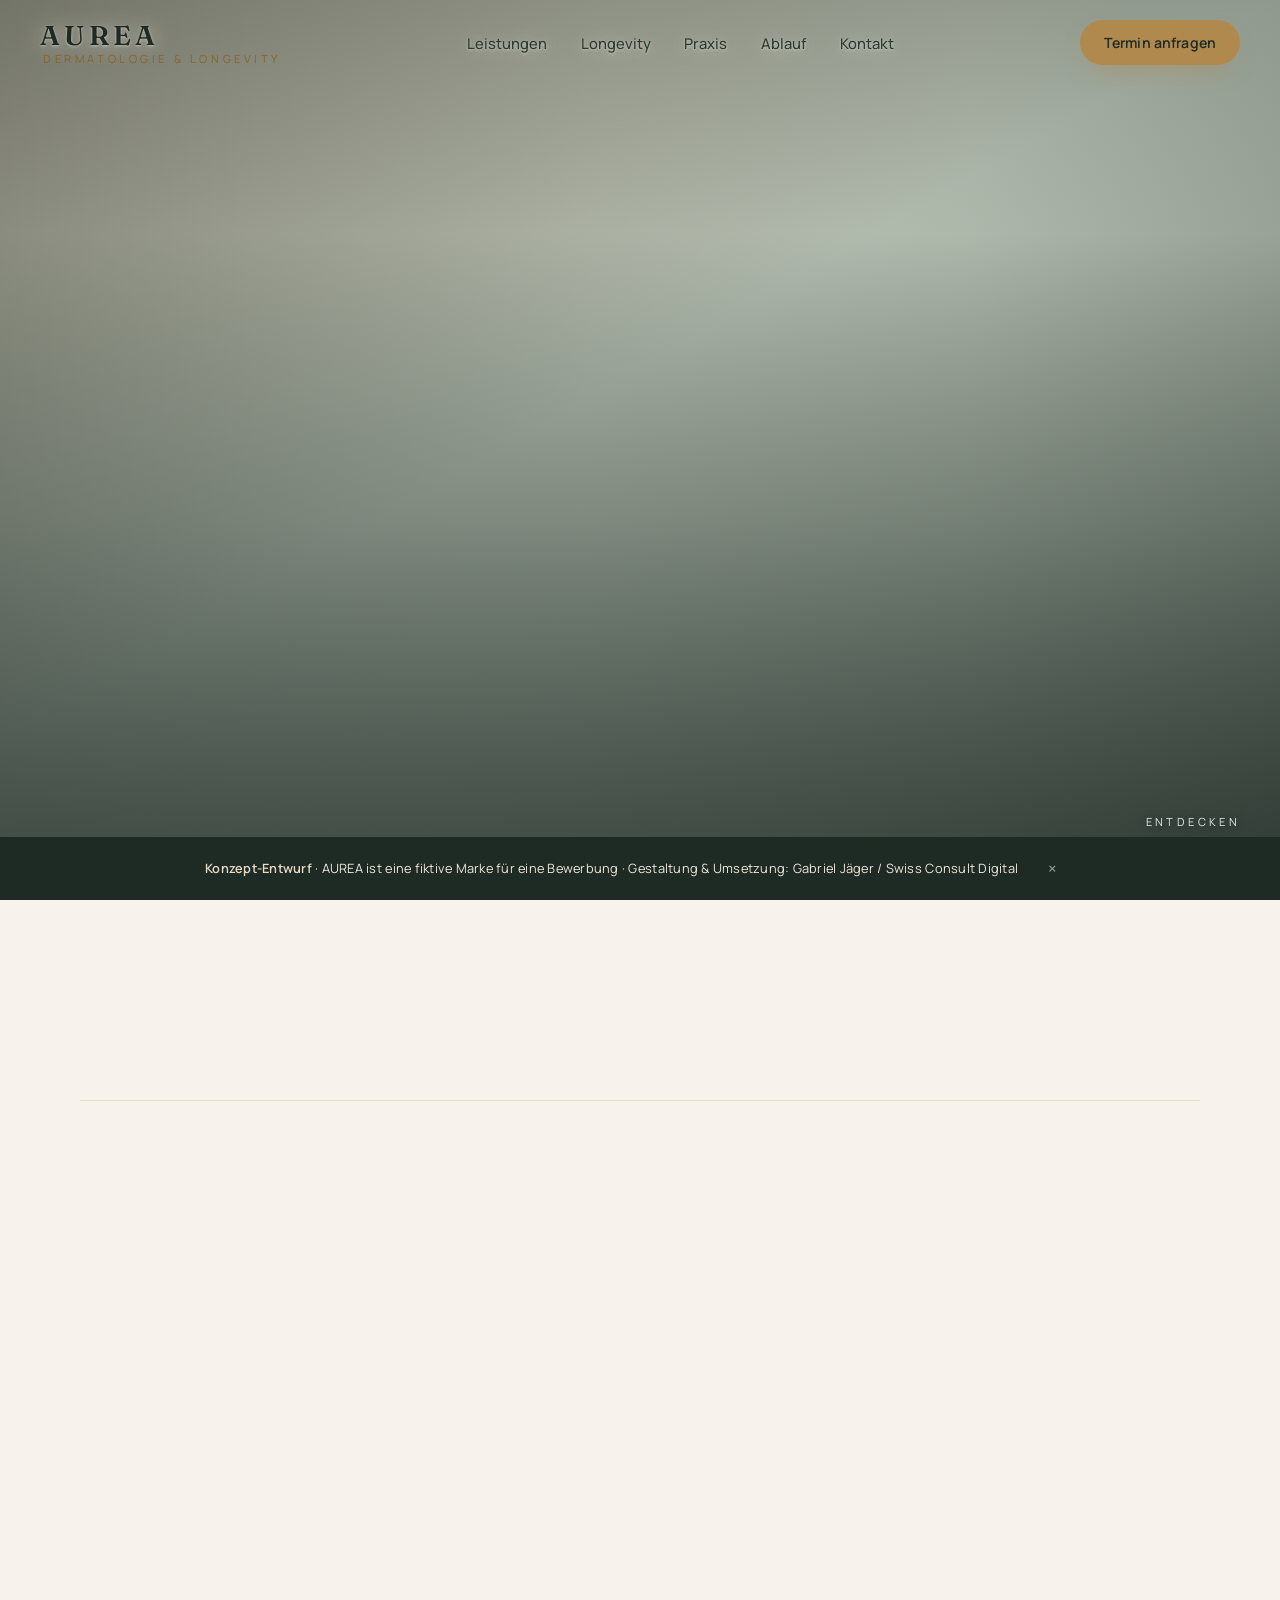
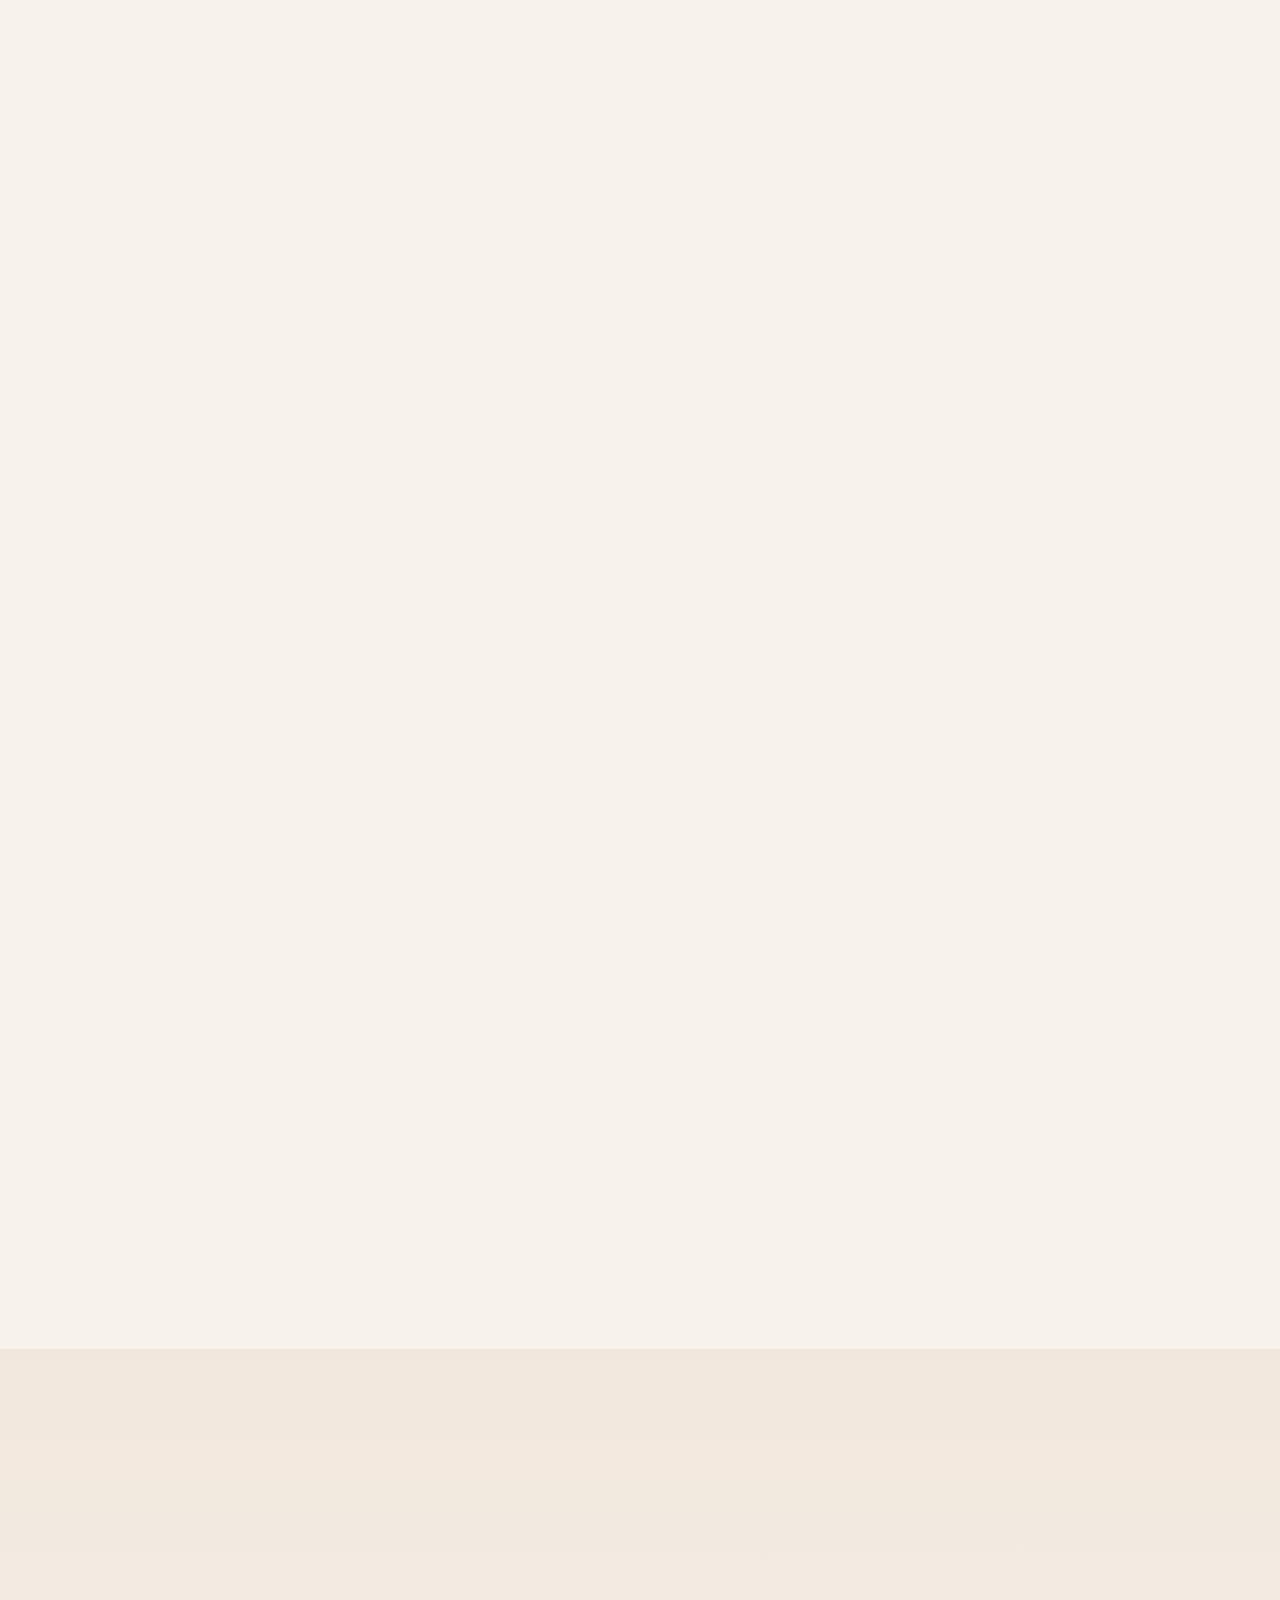
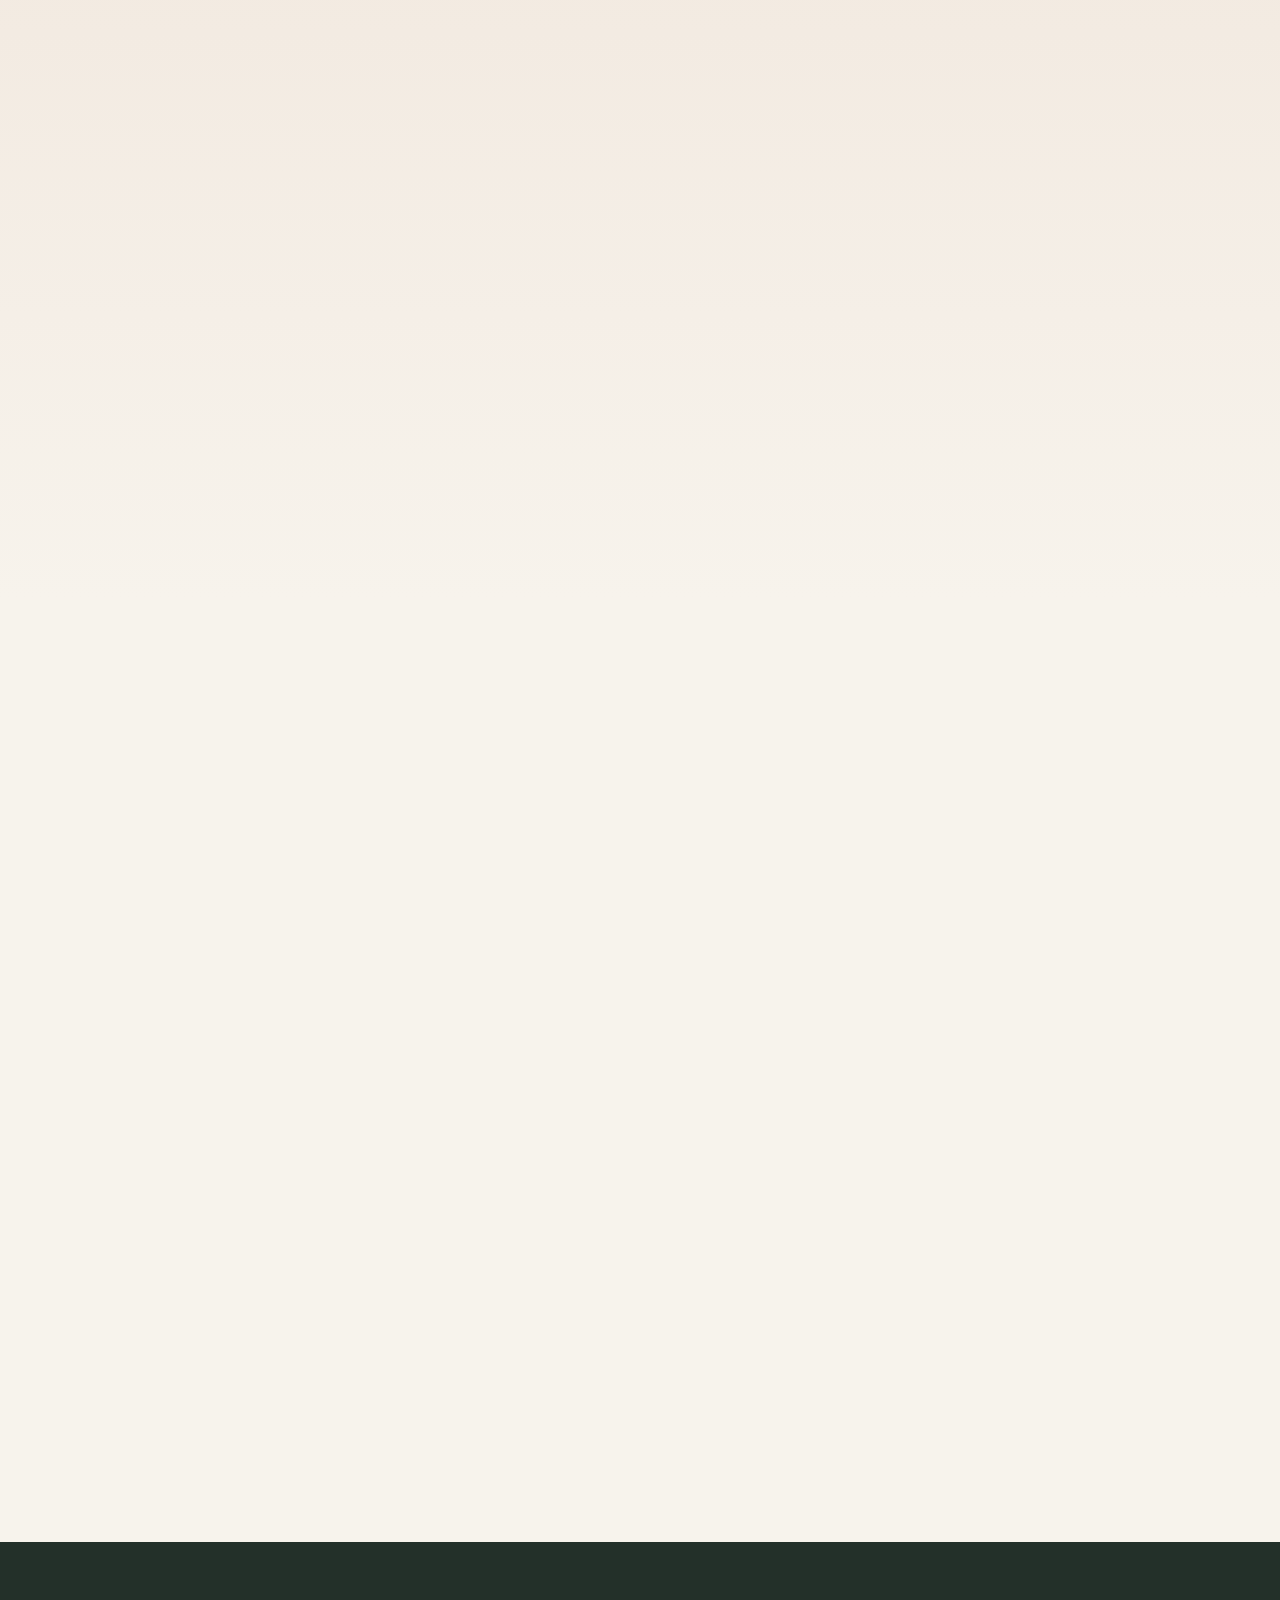
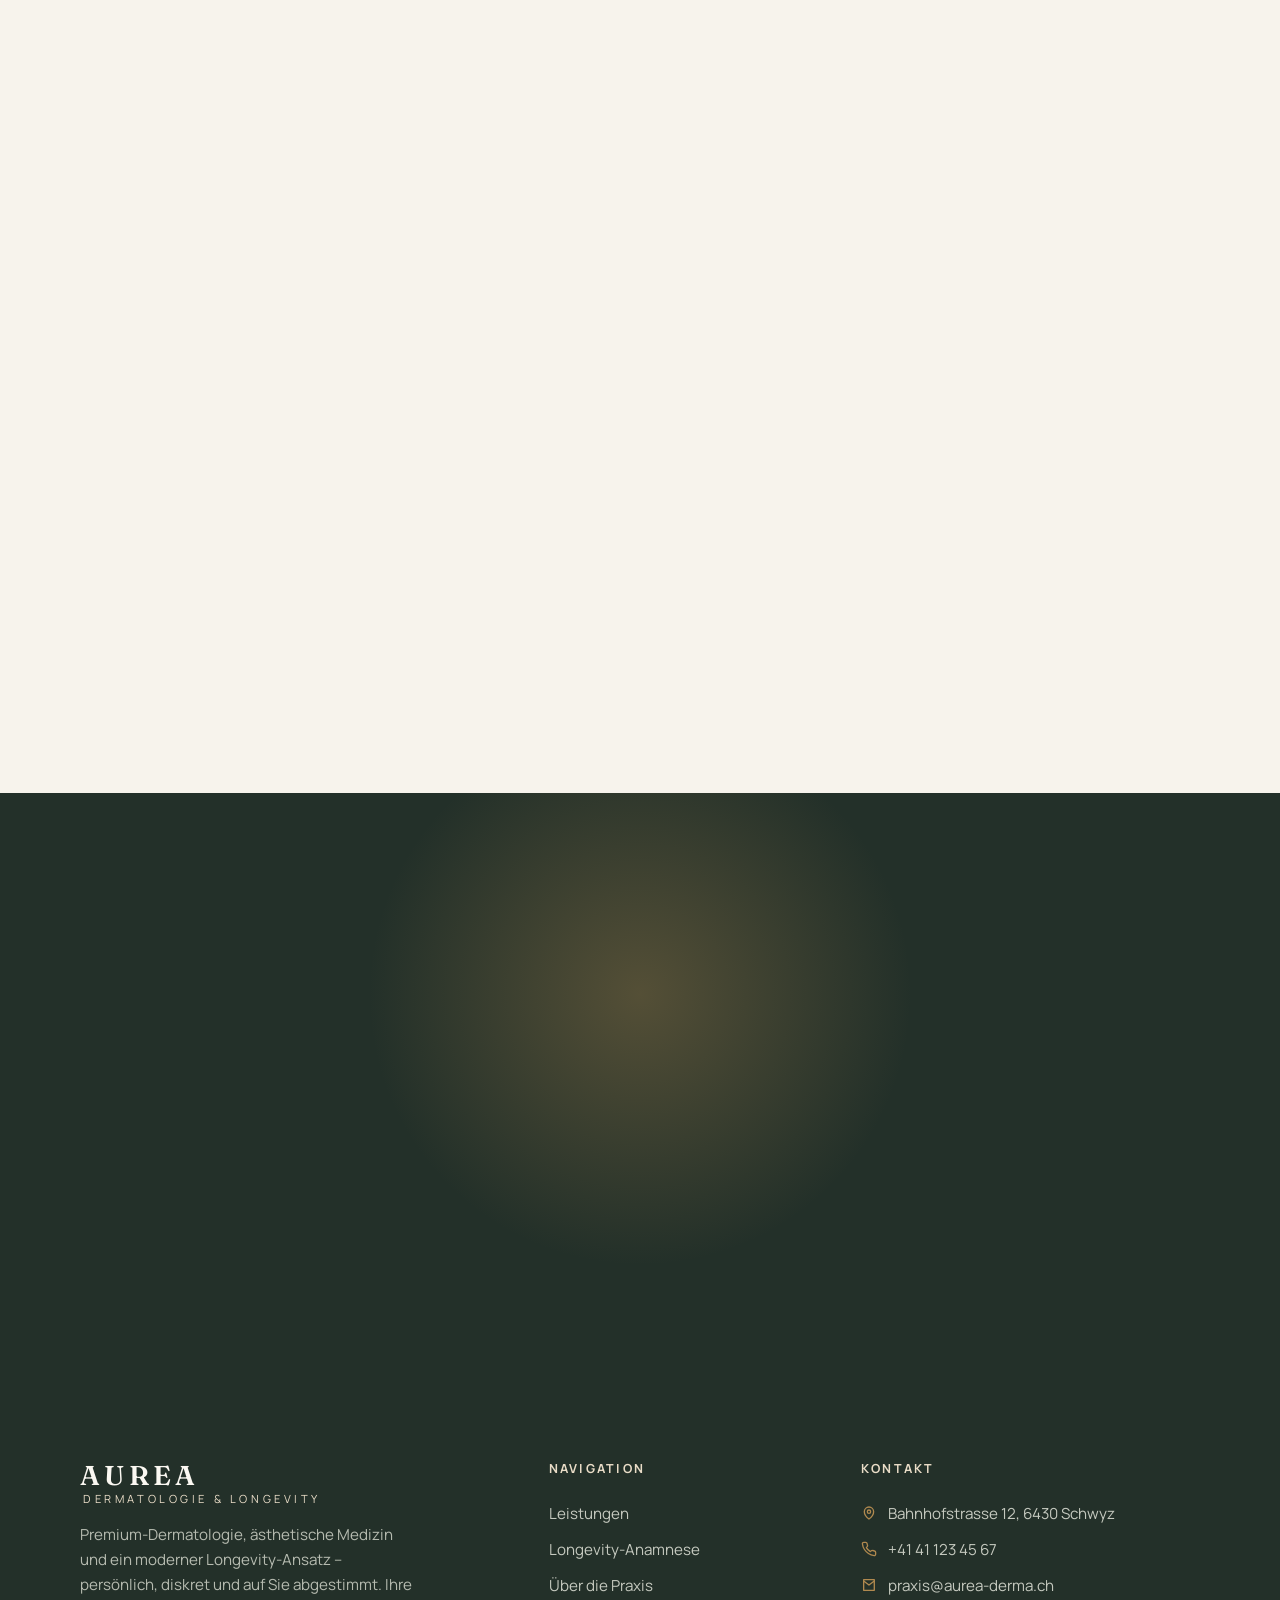
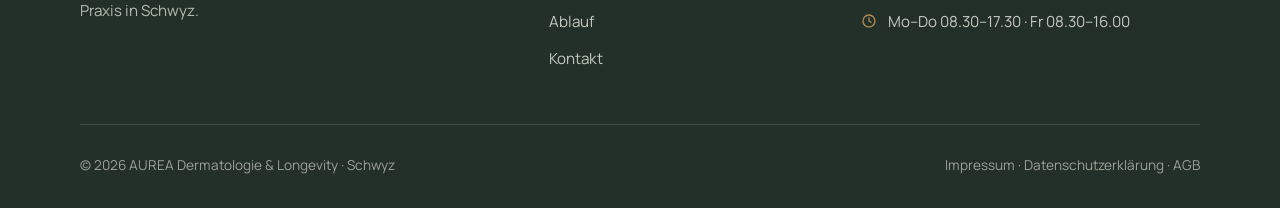
==== index.html @ 6bc844ad "DSG: Schriften lokal hosten (Google-CDN aus allen HTML entfernt) Fraunces + Manrope als lokale woff2" ====
<!DOCTYPE html>
<html lang="de-CH">
<head>
<meta charset="UTF-8">
<meta name="viewport" content="width=device-width, initial-scale=1.0">
<title>AUREA — Dermatologie & Longevity · Dr. med. Carla Brunner, Schwyz</title>
<meta name="description" content="AUREA in Schwyz verbindet medizinische Dermatologie, ästhetische Medizin und einen modernen Longevity-Ansatz. Persönlich, diskret und auf Sie abgestimmt.">
  <link rel="preload" href="assets/fonts/fraunces-standard-normal.woff2" as="font" type="font/woff2" crossorigin>
  <link rel="preload" href="assets/fonts/manrope-wght-normal.woff2" as="font" type="font/woff2" crossorigin>
<link rel="stylesheet" href="assets/style.css">
</head>
<body>

<!-- ============ NAV ============ -->
<header class="nav" id="nav">
  <a href="index.html" class="brand">
    <span class="mark">AUREA</span>
    <span class="sub">Dermatologie &amp; Longevity</span>
  </a>
  <nav class="nav-links" id="navlinks">
    <a href="#leistungen">Leistungen</a>
    <a href="longevity.html">Longevity</a>
    <a href="#ueber">Praxis</a>
    <a href="#ablauf">Ablauf</a>
    <a href="#kontakt">Kontakt</a>
  </nav>
  <div class="nav-right">
    <a href="#kontakt" class="btn btn-primary nav-cta">Termin anfragen</a>
    <button class="nav-toggle" id="navToggle" aria-label="Menü"><span></span><span></span><span></span></button>
  </div>
</header>

<!-- ============ HERO ============ -->
<section class="hero">
  <div class="hero-bg is-placeholder">
    <img src="assets/img/hero.jpg" alt="Lichtdurchflutete Premium-Praxis von AUREA in Schwyz" onerror="this.style.display='none'">
  </div>
  <div class="hero-inner">
    <span class="eyebrow reveal">Dermatologie · Ästhetik · Longevity · Schwyz</span>
    <h1 class="reveal d1">Ihre Hautgesundheit verdient Zeit, Sorgfalt und echtes Vertrauen</h1>
    <p class="lead reveal d2">In der AUREA Praxis verbinden wir medizinische Dermatologie, ästhetische Medizin und einen modernen Longevity-Ansatz – persönlich, diskret und individuell auf Sie abgestimmt. Für Ihr Anliegen nehmen wir uns bewusst Zeit.</p>
    <div class="hero-actions reveal d3">
      <a href="#kontakt" class="btn btn-primary">Termin anfragen
        <svg viewBox="0 0 24 24" fill="none" stroke="currentColor" stroke-width="2" stroke-linecap="round" stroke-linejoin="round"><path d="M5 12h14M13 6l6 6-6 6"/></svg></a>
      <a href="#leistungen" class="btn btn-outline-light">Leistungen entdecken</a>
    </div>
    <ul class="hero-trust reveal d4">
      <li><svg viewBox="0 0 24 24" fill="none" stroke="currentColor" stroke-width="2.4" stroke-linecap="round" stroke-linejoin="round"><path d="M20 6 9 17l-5-5"/></svg> Fachärztin für Dermatologie FMH</li>
      <li><svg viewBox="0 0 24 24" fill="none" stroke="currentColor" stroke-width="2.4" stroke-linecap="round" stroke-linejoin="round"><path d="M20 6 9 17l-5-5"/></svg> Über 15 Jahre Erfahrung</li>
      <li><svg viewBox="0 0 24 24" fill="none" stroke="currentColor" stroke-width="2.4" stroke-linecap="round" stroke-linejoin="round"><path d="M20 6 9 17l-5-5"/></svg> Diskret &amp; persönlich</li>
      <li><svg viewBox="0 0 24 24" fill="none" stroke="currentColor" stroke-width="2.4" stroke-linecap="round" stroke-linejoin="round"><path d="M20 6 9 17l-5-5"/></svg> Premium-Praxis in Schwyz</li>
    </ul>
  </div>
  <div class="hero-scroll"><span>Entdecken</span><span class="line"></span></div>
</section>

<!-- ============ STATS ============ -->
<div class="container">
  <div class="stats">
    <div class="stat reveal"><div class="v">FMH</div><div class="l">Fachärztin für Dermatologie &amp; Venerologie</div></div>
    <div class="stat reveal d1"><div class="v">15+ Jahre</div><div class="l">Erfahrung in Klinik und Praxis</div></div>
    <div class="stat reveal d2"><div class="v">100%</div><div class="l">auf Ihr Anliegen zugeschnitten</div></div>
    <div class="stat reveal d3"><div class="v">Schwyz</div><div class="l">zentral gelegen, gut erreichbar</div></div>
  </div>
</div>

<!-- ============ LEISTUNGEN ============ -->
<section class="section" id="leistungen">
  <div class="container">
    <div class="section-head center reveal">
      <span class="eyebrow center">Unsere Leistungen</span>
      <h2>Medizinische Kompetenz und ästhetisches Feingefühl – alles unter einem Dach</h2>
      <p>Von der medizinischen Abklärung über die Vorsorge bis zur ästhetischen Behandlung erhalten Sie bei uns das gesamte Spektrum der modernen Dermatologie – aufeinander abgestimmt und aus einer Hand.</p>
    </div>
    <div class="cards">

      <article class="card reveal">
        <div class="imgwrap grain"><img src="assets/img/leistung-medizin.jpg" alt="Medizinische Dermatologie" onerror="this.style.display='none'"></div>
        <div class="card-body">
          <span class="card-num">01</span>
          <h3>Medizinische Dermatologie</h3>
          <p>Akne, Ekzeme, Rosazea, Schuppenflechte oder Allergien: Wir klären die Ursache fundiert ab und behandeln sorgfältig nach aktuellem medizinischem Standard – verständlich erklärt und auf Sie abgestimmt.</p>
          <a href="#kontakt" class="link-arrow">Mehr erfahren <svg viewBox="0 0 24 24" fill="none" stroke="currentColor" stroke-width="2" stroke-linecap="round" stroke-linejoin="round"><path d="M5 12h14M13 6l6 6-6 6"/></svg></a>
        </div>
      </article>

      <article class="card reveal d1">
        <div class="imgwrap grain"><img src="assets/img/leistung-hautkrebs.jpg" alt="Hautkrebs-Vorsorge und Muttermal-Check" onerror="this.style.display='none'"></div>
        <div class="card-body">
          <span class="card-num">02</span>
          <h3>Hautkrebs-Vorsorge / Muttermal-Check</h3>
          <p>Mit modernster Auflichtmikroskopie untersuchen wir Ihre Haut und Ihre Muttermale sorgfältig. Früherkennung schafft Sicherheit – und ist die Grundlage für langfristig gesunde Haut.</p>
          <a href="#kontakt" class="link-arrow">Mehr erfahren <svg viewBox="0 0 24 24" fill="none" stroke="currentColor" stroke-width="2" stroke-linecap="round" stroke-linejoin="round"><path d="M5 12h14M13 6l6 6-6 6"/></svg></a>
        </div>
      </article>

      <article class="card reveal d2">
        <div class="imgwrap grain"><img src="assets/img/leistung-aesthetik.jpg" alt="Ästhetische Medizin" onerror="this.style.display='none'"></div>
        <div class="card-body">
          <span class="card-num">03</span>
          <h3>Ästhetische Medizin</h3>
          <p>Sanfte, natürliche Behandlungen, die Ihre Ausstrahlung unterstreichen – mit ärztlichem Augenmass statt Schablone. Wir beraten Sie ehrlich, zurückhaltend und ohne Versprechen.</p>
          <a href="#kontakt" class="link-arrow">Mehr erfahren <svg viewBox="0 0 24 24" fill="none" stroke="currentColor" stroke-width="2" stroke-linecap="round" stroke-linejoin="round"><path d="M5 12h14M13 6l6 6-6 6"/></svg></a>
        </div>
      </article>

      <article class="card reveal">
        <div class="imgwrap grain"><img src="assets/img/leistung-laser.jpg" alt="Laser- und Gerätetherapie" onerror="this.style.display='none'"></div>
        <div class="card-body">
          <span class="card-num">04</span>
          <h3>Laser- &amp; Gerätetherapie</h3>
          <p>Moderne Laser- und Geräteverfahren für Hautbild, Gefässe, Pigmente und Hauterneuerung. Jede Anwendung stimmen wir individuell auf Ihren Hauttyp und Ihr Ziel ab.</p>
          <a href="#kontakt" class="link-arrow">Mehr erfahren <svg viewBox="0 0 24 24" fill="none" stroke="currentColor" stroke-width="2" stroke-linecap="round" stroke-linejoin="round"><path d="M5 12h14M13 6l6 6-6 6"/></svg></a>
        </div>
      </article>

      <article class="card reveal d1">
        <div class="imgwrap grain"><img src="assets/img/leistung-longevity.jpg" alt="Longevity und Hautgesundheit" onerror="this.style.display='none'"></div>
        <div class="card-body">
          <span class="card-num">05</span>
          <h3>Longevity &amp; Hautgesundheit</h3>
          <p>Ein vorausschauender Ansatz für langfristig gesunde Haut: Wir betrachten Hautalterung im Zusammenhang mit Lebensstil, Prävention und Ihrer persönlichen Hautbiografie.</p>
          <a href="longevity.html" class="link-arrow">Zur Longevity-Anamnese <svg viewBox="0 0 24 24" fill="none" stroke="currentColor" stroke-width="2" stroke-linecap="round" stroke-linejoin="round"><path d="M5 12h14M13 6l6 6-6 6"/></svg></a>
        </div>
      </article>

      <article class="card reveal d2">
        <div class="imgwrap grain"><img src="assets/img/leistung-beratung.jpg" alt="Beratung und Begleitung" onerror="this.style.display='none'"></div>
        <div class="card-body">
          <span class="card-num">06</span>
          <h3>Beratung &amp; Begleitung</h3>
          <p>Wir nehmen uns Zeit für ein ausführliches Gespräch, erklären verständlich und begleiten Sie über die einzelne Behandlung hinaus – als verlässliche Ansprechpartnerin an Ihrer Seite.</p>
          <a href="#kontakt" class="link-arrow">Mehr erfahren <svg viewBox="0 0 24 24" fill="none" stroke="currentColor" stroke-width="2" stroke-linecap="round" stroke-linejoin="round"><path d="M5 12h14M13 6l6 6-6 6"/></svg></a>
        </div>
      </article>

    </div>
  </div>
</section>

<!-- ============ LONGEVITY TEASER ============ -->
<section class="section bg-blush">
  <div class="container">
    <div class="feature">
      <div class="feature-text reveal">
        <span class="eyebrow">Longevity &amp; Hautgesundheit</span>
        <h2>Gesunde Haut ist eine Frage der Weitsicht</h2>
        <p class="lead">Longevity bedeutet für uns, Ihre Hautgesundheit langfristig zu denken – statt nur das Symptom von heute zu behandeln. In einer ausführlichen Anamnese betrachten wir Ihre Haut im Zusammenhang mit Lebensstil, Schutz und Vorsorge. So entsteht ein Plan, der zu Ihrem Leben passt und Bestand hat.</p>
        <ul class="feature-list">
          <li><span class="ic"><svg viewBox="0 0 24 24" fill="none" stroke="currentColor" stroke-width="2.4" stroke-linecap="round" stroke-linejoin="round"><path d="M20 6 9 17l-5-5"/></svg></span>Ganzheitliche Hautanalyse und persönliche Hautbiografie</li>
          <li><span class="ic"><svg viewBox="0 0 24 24" fill="none" stroke="currentColor" stroke-width="2.4" stroke-linecap="round" stroke-linejoin="round"><path d="M20 6 9 17l-5-5"/></svg></span>Prävention und gezielter Schutz vor vorzeitiger Hautalterung</li>
          <li><span class="ic"><svg viewBox="0 0 24 24" fill="none" stroke="currentColor" stroke-width="2.4" stroke-linecap="round" stroke-linejoin="round"><path d="M20 6 9 17l-5-5"/></svg></span>Individuell abgestimmte Pflege- und Behandlungsstrategie</li>
          <li><span class="ic"><svg viewBox="0 0 24 24" fill="none" stroke="currentColor" stroke-width="2.4" stroke-linecap="round" stroke-linejoin="round"><path d="M20 6 9 17l-5-5"/></svg></span>Regelmässige Begleitung statt einmaliger Behandlung</li>
        </ul>
        <a href="longevity.html" class="btn btn-primary">Longevity-Anamnese entdecken
          <svg viewBox="0 0 24 24" fill="none" stroke="currentColor" stroke-width="2" stroke-linecap="round" stroke-linejoin="round"><path d="M5 12h14M13 6l6 6-6 6"/></svg></a>
      </div>
      <div class="imgwrap grain reveal d2"><img src="assets/img/longevity-teaser.jpg" alt="Longevity und Hautgesundheit bei AUREA" onerror="this.style.display='none'"></div>
    </div>
  </div>
</section>

<!-- ============ ÜBER / ÄRZTIN ============ -->
<section class="section" id="ueber">
  <div class="container">
    <div class="about">
      <div class="portrait reveal">
        <div class="imgwrap grain"><img src="assets/img/portrait.jpg" alt="Dr. med. Carla Brunner" onerror="this.style.display='none'"></div>
        <div class="badge"><div class="v">FMH</div><div class="l">Dermatologie &amp; Venerologie</div></div>
      </div>
      <div class="about-text reveal d1">
        <span class="eyebrow">Über die Praxis</span>
        <h2>Eine Ärztin, die zuhört – und sich Zeit nimmt</h2>
        <p class="lead">Dr. med. Carla Brunner führt die AUREA Praxis mit einer klaren Haltung: medizinische Sorgfalt, ehrliche Beratung und echte Zeit für den Menschen. Ästhetik verstehen wir als feine Ergänzung der Medizin, nie als Versprechen. Im Mittelpunkt stehen Ihr Vertrauen und Ihr persönliches Anliegen.</p>
        <ul class="creds">
          <li><svg viewBox="0 0 24 24" fill="none" stroke="currentColor" stroke-width="2.2" stroke-linecap="round" stroke-linejoin="round"><path d="M20 6 9 17l-5-5"/></svg> Fachärztin für Dermatologie &amp; Venerologie FMH</li>
          <li><svg viewBox="0 0 24 24" fill="none" stroke="currentColor" stroke-width="2.2" stroke-linecap="round" stroke-linejoin="round"><path d="M20 6 9 17l-5-5"/></svg> Über 15 Jahre Erfahrung in Klinik und Praxis</li>
          <li><svg viewBox="0 0 24 24" fill="none" stroke="currentColor" stroke-width="2.2" stroke-linecap="round" stroke-linejoin="round"><path d="M20 6 9 17l-5-5"/></svg> Spezialisierung in Hautkrebs-Vorsorge und ästhetischer Medizin</li>
          <li><svg viewBox="0 0 24 24" fill="none" stroke="currentColor" stroke-width="2.2" stroke-linecap="round" stroke-linejoin="round"><path d="M20 6 9 17l-5-5"/></svg> Regelmässige Fort- und Weiterbildung nach aktuellem Standard</li>
          <li><svg viewBox="0 0 24 24" fill="none" stroke="currentColor" stroke-width="2.2" stroke-linecap="round" stroke-linejoin="round"><path d="M20 6 9 17l-5-5"/></svg> Mitglied der Schweizerischen Gesellschaft für Dermatologie</li>
        </ul>
        <blockquote class="quote">«Gute Hautmedizin beginnt mit Zuhören. Ich möchte verstehen, was Sie beschäftigt – und Sie ehrlich und auf Augenhöhe beraten.»</blockquote>
        <div class="signature">Dr. med. Carla Brunner</div>
      </div>
    </div>
  </div>
</section>

<!-- ============ ABLAUF ============ -->
<section class="section bg-dark" id="ablauf">
  <div class="container">
    <div class="section-head center reveal" style="margin-inline:auto;">
      <span class="eyebrow center">So arbeiten wir</span>
      <h2>Ihr Weg zu uns – klar und unkompliziert</h2>
    </div>
    <div class="steps">
      <div class="step reveal"><span class="n">01</span><h3>Anfrage</h3><p>Stellen Sie unverbindlich eine Terminanfrage – telefonisch oder über das Formular. Wir melden uns zeitnah und diskret bei Ihnen zurück.</p></div>
      <div class="step reveal d1"><span class="n">02</span><h3>Erstgespräch &amp; Anamnese</h3><p>In Ruhe besprechen wir Ihr Anliegen, Ihre Vorgeschichte und Ihre Ziele. Eine sorgfältige Untersuchung bildet die Grundlage für alles Weitere.</p></div>
      <div class="step reveal d2"><span class="n">03</span><h3>Individueller Behandlungsplan</h3><p>Sie erhalten eine verständliche, ehrliche Einschätzung und einen auf Sie abgestimmten Plan – mit transparenter Information zu Ablauf und Kosten.</p></div>
      <div class="step reveal d3"><span class="n">04</span><h3>Behandlung &amp; Begleitung</h3><p>Wir behandeln Sie sorgfältig und begleiten Sie darüber hinaus. Kontrolltermine und Nachsorge gehören für uns selbstverständlich dazu.</p></div>
    </div>
  </div>
</section>

<!-- ============ TESTIMONIALS ============ -->
<section class="section bg-ivory2">
  <div class="container">
    <div class="section-head center reveal">
      <span class="eyebrow center">Stimmen unserer Patientinnen und Patienten</span>
      <h2>Vertrauen, das aus Sorgfalt wächst</h2>
    </div>
    <div class="tcards">
      <div class="tcard reveal">
        <div class="stars">★★★★★</div>
        <blockquote>«Endlich eine Ärztin, die sich wirklich Zeit nimmt und nichts über meinen Kopf hinweg entscheidet. Ich habe mich von Anfang an gut aufgehoben gefühlt.»</blockquote>
        <div class="who"><span class="av">S</span><div><div class="nm">Sandra M.</div><div class="dt">Patientin seit 2022</div></div></div>
      </div>
      <div class="tcard reveal d1">
        <div class="stars">★★★★★</div>
        <blockquote>«Die Beratung war ehrlich und zurückhaltend – mir wurde nichts aufgeschwatzt. Genau das schafft Vertrauen.»</blockquote>
        <div class="who"><span class="av">T</span><div><div class="nm">Thomas R.</div><div class="dt">Patient seit 2021</div></div></div>
      </div>
      <div class="tcard reveal">
        <div class="stars">★★★★★</div>
        <blockquote>«Vom Empfang bis zur Behandlung wirkt alles ruhig, professionell und diskret. Man spürt die Sorgfalt in jedem Detail.»</blockquote>
        <div class="who"><span class="av">B</span><div><div class="nm">Beatrice K.</div><div class="dt">Patientin seit 2023</div></div></div>
      </div>
      <div class="tcard reveal d1">
        <div class="stars">★★★★★</div>
        <blockquote>«Die jährliche Hautkontrolle gibt mir ein gutes Gefühl der Sicherheit. Alles wird verständlich erklärt.»</blockquote>
        <div class="who"><span class="av">M</span><div><div class="nm">Markus H.</div><div class="dt">Patient seit 2020</div></div></div>
      </div>
    </div>
  </div>
</section>

<!-- ============ FAQ ============ -->
<section class="section">
  <div class="container">
    <div class="section-head center reveal">
      <span class="eyebrow center">Häufige Fragen</span>
      <h2>Gut zu wissen</h2>
    </div>
    <div class="faq reveal">
      <div class="faq-item"><button class="faq-q">Werden die Kosten von der Krankenkasse übernommen oder bin ich Selbstzahler?<span class="pm"></span></button><div class="faq-a"><p>Medizinisch notwendige dermatologische Leistungen werden in der Regel über die Grundversicherung abgerechnet. Ästhetische und longevity-orientierte Behandlungen sind Selbstzahlerleistungen. Vor jeder Behandlung informieren wir Sie transparent über die zu erwartenden Kosten.</p></div></div>
      <div class="faq-item"><button class="faq-q">Wie erhalte ich einen Termin?<span class="pm"></span></button><div class="faq-a"><p>Am einfachsten stellen Sie eine Anfrage über das Kontaktformular oder telefonisch. Wir melden uns zeitnah zurück und finden gemeinsam einen passenden Termin. Für dringende medizinische Anliegen bemühen wir uns um eine rasche Lösung.</p></div></div>
      <div class="faq-item"><button class="faq-q">Was erwartet mich beim Erstgespräch?<span class="pm"></span></button><div class="faq-a"><p>Im Erstgespräch nehmen wir uns Zeit für Ihr Anliegen, Ihre Vorgeschichte und Ihre Ziele. Nach einer sorgfältigen Untersuchung besprechen wir gemeinsam die sinnvollen nächsten Schritte – ohne Druck und in Ruhe.</p></div></div>
      <div class="faq-item"><button class="faq-q">Wie wird mit Diskretion und Datenschutz umgegangen?<span class="pm"></span></button><div class="faq-a"><p>Diskretion ist für uns selbstverständlich. Ihre Daten behandeln wir vertraulich und nach den geltenden Schweizer Datenschutzbestimmungen. Gespräche und Behandlungen finden in geschütztem, ruhigem Rahmen statt.</p></div></div>
      <div class="faq-item"><button class="faq-q">Worin unterscheiden sich ästhetische und medizinische Behandlungen?<span class="pm"></span></button><div class="faq-a"><p>Medizinische Dermatologie behandelt Erkrankungen und Beschwerden der Haut. Ästhetische Medizin unterstreicht Ihre natürliche Ausstrahlung. Beides geht bei uns Hand in Hand – immer mit ärztlichem Augenmass und ohne Versprechen.</p></div></div>
      <div class="faq-item"><button class="faq-q">Wie komme ich zu Ihnen und gibt es Parkplätze in Schwyz?<span class="pm"></span></button><div class="faq-a"><p>Unsere Praxis liegt zentral an der Bahnhofstrasse 12 in 6430 Schwyz und ist mit öffentlichen Verkehrsmitteln gut erreichbar. In unmittelbarer Nähe stehen Parkmöglichkeiten zur Verfügung. Gerne nennen wir Ihnen die nächstgelegenen Parkplätze.</p></div></div>
    </div>
  </div>
</section>

<!-- ============ FINAL CTA ============ -->
<section class="section bg-dark ctaband" id="kontakt">
  <span class="glow"></span>
  <div class="container">
    <div class="reveal">
      <span class="eyebrow center">Kontakt &amp; Terminanfrage</span>
      <h2>Geben Sie Ihrer Haut die Aufmerksamkeit, die sie verdient</h2>
      <p>Stellen Sie unverbindlich eine Terminanfrage – wir melden uns diskret und zeitnah bei Ihnen.</p>
      <div class="hero-actions" style="justify-content:center;">
        <a href="tel:+41411234567" class="btn btn-primary">+41 41 123 45 67</a>
        <a href="mailto:praxis@aurea-derma.ch" class="btn btn-outline-light">praxis@aurea-derma.ch</a>
      </div>
    </div>
  </div>
</section>

<!-- ============ FOOTER ============ -->
<footer class="footer">
  <div class="container">
    <div class="footer-grid">
      <div>
        <div class="brand"><span class="mark">AUREA</span><span class="sub">Dermatologie &amp; Longevity</span></div>
        <p>Premium-Dermatologie, ästhetische Medizin und ein moderner Longevity-Ansatz – persönlich, diskret und auf Sie abgestimmt. Ihre Praxis in Schwyz.</p>
      </div>
      <div class="footer-col">
        <h4>Navigation</h4>
        <a href="#leistungen">Leistungen</a>
        <a href="longevity.html">Longevity-Anamnese</a>
        <a href="#ueber">Über die Praxis</a>
        <a href="#ablauf">Ablauf</a>
        <a href="#kontakt">Kontakt</a>
      </div>
      <div class="footer-col">
        <h4>Kontakt</h4>
        <div class="contact-line"><svg viewBox="0 0 24 24" fill="none" stroke="currentColor" stroke-width="2" stroke-linecap="round" stroke-linejoin="round"><path d="M12 21s-7-5.2-7-11a7 7 0 0 1 14 0c0 5.8-7 11-7 11Z"/><circle cx="12" cy="10" r="2.5"/></svg> Bahnhofstrasse 12, 6430 Schwyz</div>
        <div class="contact-line"><svg viewBox="0 0 24 24" fill="none" stroke="currentColor" stroke-width="2" stroke-linecap="round" stroke-linejoin="round"><path d="M22 16.9v3a2 2 0 0 1-2.2 2 19.8 19.8 0 0 1-8.6-3.1 19.5 19.5 0 0 1-6-6 19.8 19.8 0 0 1-3.1-8.7A2 2 0 0 1 4.1 2h3a2 2 0 0 1 2 1.7c.1.9.4 1.8.7 2.7a2 2 0 0 1-.5 2.1L8.1 9.9a16 16 0 0 0 6 6l1.4-1.2a2 2 0 0 1 2.1-.4c.9.3 1.8.6 2.7.7a2 2 0 0 1 1.7 2Z"/></svg> +41 41 123 45 67</div>
        <div class="contact-line"><svg viewBox="0 0 24 24" fill="none" stroke="currentColor" stroke-width="2" stroke-linecap="round" stroke-linejoin="round"><path d="M4 4h16v16H4z"/><path d="m4 6 8 6 8-6"/></svg> praxis@aurea-derma.ch</div>
        <div class="contact-line"><svg viewBox="0 0 24 24" fill="none" stroke="currentColor" stroke-width="2" stroke-linecap="round" stroke-linejoin="round"><circle cx="12" cy="12" r="9"/><path d="M12 7v5l3 2"/></svg> Mo–Do 08.30–17.30 · Fr 08.30–16.00</div>
      </div>
    </div>
    <div class="footer-bottom">
      <span>© 2026 AUREA Dermatologie &amp; Longevity · Schwyz</span>
      <span><a href="#">Impressum</a> · <a href="#">Datenschutzerklärung</a> · <a href="#">AGB</a></span>
    </div>
  </div>
</footer>

<!-- ============ CONCEPT MARKER ============ -->
<div class="concept-bar" id="conceptBar">
  <span><strong>Konzept-Entwurf</strong> · AUREA ist eine fiktive Marke für eine Bewerbung · Gestaltung &amp; Umsetzung: Gabriel Jäger / Swiss Consult Digital</span>
  <button onclick="document.getElementById('conceptBar').style.display='none'" aria-label="schliessen">×</button>
</div>

<script src="assets/app.js"></script>
</body>
</html>
---- assets/style.css ----
/* =========================================================================
   AUREA — Dermatologie & Longevity  ·  Konzept-Entwurf (Mockup)
   Design-System  ·  Gabriel Jäger / Swiss Consult Digital
   ========================================================================= */

/* Lokal gehostete Schriften (DSG-konform — kein Google-CDN, keine IP-Übermittlung). */
@font-face { font-family: "Fraunces"; font-style: normal; font-weight: 300 700; font-display: swap; src: url("fonts/fraunces-standard-normal.woff2") format("woff2"); }
@font-face { font-family: "Fraunces"; font-style: italic; font-weight: 300 700; font-display: swap; src: url("fonts/fraunces-standard-italic.woff2") format("woff2"); }
@font-face { font-family: "Manrope"; font-style: normal; font-weight: 200 800; font-display: swap; src: url("fonts/manrope-wght-normal.woff2") format("woff2"); }

/* ----------  Design Tokens  ---------- */
:root {
  /* Brand palette — warm ivory, deep forest-charcoal, champagne gold, blush */
  --ivory:        #F7F3EC;   /* page background */
  --ivory-2:      #FBF8F2;   /* alt surface */
  --paper:        #FFFFFF;
  --ink:          #1E2A24;   /* deep forest-charcoal (primary text / dark sections) */
  --ink-soft:     #2B3A33;
  --forest:       #233029;
  --muted:        #6C645B;   /* secondary text */
  --muted-2:      #736B5F;   /* de-emphasized meta text — AA on ivory */
  --gold:         #B0894F;   /* champagne gold — fills, icons, borders */
  --gold-hover:   #C49A5E;   /* lighter gold for button hover (keeps dark label high-contrast) */
  --gold-deep:    #8A6526;   /* gold TEXT on light backgrounds — WCAG AA */
  --gold-tint:    #E9DCC7;
  --blush:        #E7D7C8;
  --blush-tint:   #F1E7DD;
  --sage:         #C9D2C4;
  --line:         #E6DDCD;   /* hairlines */
  --line-soft:    #EFE8DC;

  /* Typography */
  --serif: 'Fraunces', 'Cormorant Garamond', Georgia, 'Times New Roman', serif;
  --sans:  'Manrope', -apple-system, BlinkMacSystemFont, 'Segoe UI', Roboto, sans-serif;

  /* Fluid type scale */
  --fs-eyebrow: 0.78rem;
  --fs-body:    1.05rem;
  --fs-lead:    clamp(1.12rem, 0.9rem + 0.7vw, 1.32rem);
  --fs-h3:      clamp(1.25rem, 1.05rem + 0.7vw, 1.6rem);
  --fs-h2:      clamp(2rem, 1.4rem + 2.4vw, 3.4rem);
  --fs-h1:      clamp(2.6rem, 1.6rem + 4.2vw, 5.2rem);
  --fs-display: clamp(3rem, 1.6rem + 6vw, 7rem);

  /* Spacing & layout */
  --container: 1200px;
  --container-narrow: 880px;
  --gut: clamp(1.25rem, 4vw, 2.5rem);
  --section-y: clamp(4.5rem, 8vw, 9rem);
  --radius: 4px;
  --radius-lg: 10px;
  --radius-xl: 20px;

  --shadow-sm: 0 2px 10px rgba(30, 42, 36, 0.05);
  --shadow:    0 18px 48px -22px rgba(30, 42, 36, 0.28);
  --shadow-lg: 0 40px 90px -40px rgba(30, 42, 36, 0.38);

  --ease: cubic-bezier(0.22, 1, 0.36, 1);
}

/* ----------  Reset  ---------- */
*, *::before, *::after { box-sizing: border-box; margin: 0; padding: 0; }
html { scroll-behavior: smooth; -webkit-text-size-adjust: 100%; }
body {
  font-family: var(--sans);
  font-size: var(--fs-body);
  line-height: 1.65;
  color: var(--ink);
  background: var(--ivory);
  font-weight: 400;
  -webkit-font-smoothing: antialiased;
  text-rendering: optimizeLegibility;
  overflow-x: hidden;
}
img { max-width: 100%; display: block; }
a { color: inherit; text-decoration: none; }
button { font-family: inherit; cursor: pointer; border: none; background: none; }
ul { list-style: none; }
::selection { background: var(--gold); color: #fff; }

/* Visible keyboard focus (WCAG 2.4.7) */
:focus-visible { outline: 2px solid var(--gold-deep); outline-offset: 3px; border-radius: 3px; }
.bg-dark :focus-visible, .hero :focus-visible, .ctaband :focus-visible, .subhero :focus-visible { outline-color: var(--gold-tint); }

/* ----------  Typography  ---------- */
h1, h2, h3, h4 { font-family: var(--serif); font-weight: 500; line-height: 1.08; letter-spacing: -0.01em; color: var(--ink); }
h1 { font-size: var(--fs-h1); }
h2 { font-size: var(--fs-h2); }
h3 { font-size: var(--fs-h3); font-weight: 500; }
p  { color: var(--muted); }
strong { color: var(--ink); font-weight: 600; }

.serif { font-family: var(--serif); }
.italic { font-style: italic; }

.eyebrow {
  display: inline-flex; align-items: center; gap: 0.6em;
  font-family: var(--sans);
  font-size: var(--fs-eyebrow);
  font-weight: 600;
  letter-spacing: 0.22em;
  text-transform: uppercase;
  color: var(--gold-deep);
}
.eyebrow::before {
  content: ""; width: 26px; height: 1px; background: var(--gold); opacity: 0.7;
}
.eyebrow.center::after {
  content: ""; width: 26px; height: 1px; background: var(--gold); opacity: 0.7;
}
.eyebrow.center { justify-content: center; }
.bg-dark .eyebrow { color: var(--gold-tint); }
.bg-dark .eyebrow::before, .bg-dark .eyebrow.center::after { background: var(--gold-tint); opacity: 0.85; }

.lead { font-size: var(--fs-lead); color: var(--ink-soft); line-height: 1.55; }

/* ----------  Layout  ---------- */
.container { width: 100%; max-width: var(--container); margin-inline: auto; padding-inline: var(--gut); }
.narrow { max-width: var(--container-narrow); }
.section { padding-block: var(--section-y); }
.section-head { max-width: 720px; margin-bottom: clamp(2.5rem, 5vw, 4rem); }
.section-head.center { margin-inline: auto; text-align: center; }
.section-head h2 { margin: 0.7rem 0 1rem; }
.section-head p { font-size: var(--fs-lead); color: var(--muted); }

.bg-ivory2 { background: var(--ivory-2); }
.bg-paper  { background: var(--paper); }
.bg-blush  { background: linear-gradient(180deg, var(--blush-tint), var(--ivory)); }
.bg-dark   { background: var(--forest); color: #EDEAE1; }
.bg-dark h1, .bg-dark h2, .bg-dark h3 { color: #FBF8F2; }
.bg-dark p { color: #C5C9BF; }

/* ----------  Buttons  ---------- */
.btn {
  display: inline-flex; align-items: center; justify-content: center; gap: 0.55em;
  font-family: var(--sans); font-weight: 600; font-size: 0.95rem; letter-spacing: 0.01em;
  padding: 1rem 1.9rem; border-radius: 100px;
  transition: transform 0.4s var(--ease), box-shadow 0.4s var(--ease), background 0.3s, color 0.3s;
  white-space: nowrap; line-height: 1;
}
.btn svg { width: 1.1em; height: 1.1em; }
.btn-primary { background: var(--gold); color: var(--ink); box-shadow: 0 12px 26px -12px rgba(176,137,79,0.7); }
.btn-primary:hover { background: var(--gold-hover); transform: translateY(-3px); box-shadow: 0 20px 34px -14px rgba(176,137,79,0.85); }
.btn-ghost { background: transparent; color: var(--ink); border: 1.5px solid var(--line); }
.btn-ghost:hover { border-color: var(--ink); transform: translateY(-3px); }
.btn-light { background: #fff; color: var(--ink); }
.btn-light:hover { transform: translateY(-3px); box-shadow: var(--shadow); }
.btn-outline-light { border: 1.5px solid rgba(255,255,255,0.35); color: #fff; }
.btn-outline-light:hover { border-color: #fff; background: rgba(255,255,255,0.08); transform: translateY(-3px); }
.btn-block { width: 100%; }

.link-arrow { display: inline-flex; align-items: center; gap: 0.5em; font-weight: 600; color: var(--gold-deep); font-size: 0.95rem; }
.link-arrow svg { width: 1.05em; transition: transform 0.35s var(--ease); }
.link-arrow:hover svg { transform: translateX(5px); }

/* ----------  Image placeholders (gradient fallback until Gemini images land)  ---------- */
.imgwrap { position: relative; overflow: hidden; background: linear-gradient(135deg, var(--blush-tint), var(--sage)); }
.imgwrap img { width: 100%; height: 100%; object-fit: cover; transition: transform 1.2s var(--ease); }
.imgwrap::after {
  /* tiny tag shown only over the placeholder gradient (hidden once an image covers it) */
  content: "Bild: Gemini"; position: absolute; left: 12px; bottom: 12px; z-index: 0;
  font-family: var(--sans); font-size: 0.62rem; letter-spacing: 0.18em; text-transform: uppercase;
  color: rgba(30,42,36,0.45); font-weight: 600;
}
.imgwrap img { position: relative; z-index: 1; }
.imgwrap.grain::before {
  content: ""; position: absolute; inset: 0; z-index: 2; pointer-events: none;
  background-image: radial-gradient(rgba(255,255,255,0.10) 1px, transparent 1px);
  background-size: 4px 4px; mix-blend-mode: soft-light;
}

/* ==========================================================================
   NAVBAR
   ========================================================================== */
.nav {
  position: fixed; top: 0; left: 0; right: 0; z-index: 100;
  display: flex; align-items: center; justify-content: space-between;
  padding: 1.25rem var(--gut);
  transition: background 0.45s var(--ease), padding 0.45s var(--ease), box-shadow 0.45s var(--ease), border-color 0.45s;
  border-bottom: 1px solid transparent;
}
.nav.scrolled {
  background: rgba(247,243,236,0.86); backdrop-filter: blur(14px) saturate(1.2);
  padding-block: 0.85rem; border-bottom-color: var(--line); box-shadow: var(--shadow-sm);
}
.nav:not(.scrolled) .brand .mark,
.nav:not(.scrolled) .nav-links a { text-shadow: 0 1px 20px rgba(247,243,236,0.6), 0 1px 3px rgba(247,243,236,0.5); }
.brand { display: flex; flex-direction: column; line-height: 1; }
.brand .mark { font-family: var(--serif); font-size: 1.7rem; font-weight: 600; letter-spacing: 0.16em; color: var(--ink); }
.brand .sub  { font-family: var(--sans); font-size: 0.7rem; letter-spacing: 0.32em; text-transform: uppercase; color: var(--gold-deep); margin-top: 4px; padding-left: 3px; }
.footer .brand .sub, .vnav .brand .sub { color: var(--gold-tint); }
.nav-links { display: flex; align-items: center; gap: 2.1rem; }
.nav-links a { font-size: 0.92rem; font-weight: 500; color: var(--ink-soft); position: relative; transition: color 0.3s; }
.nav-links a::after { content: ""; position: absolute; left: 0; bottom: -5px; height: 1.5px; width: 0; background: var(--gold); transition: width 0.35s var(--ease); }
.nav-links a:hover { color: var(--ink); }
.nav-links a:hover::after { width: 100%; }
.nav-right { display: flex; align-items: center; gap: 1.2rem; }
.nav-cta { padding: 0.98rem 1.5rem; font-size: 0.88rem; }
.nav-toggle { display: none; flex-direction: column; justify-content: center; align-items: center; gap: 5px; width: 44px; height: 44px; }
.nav-toggle span { width: 26px; height: 2px; background: var(--ink); border-radius: 2px; transition: 0.35s var(--ease); }

/* ==========================================================================
   HERO
   ========================================================================== */
.hero { position: relative; min-height: 100svh; display: flex; align-items: flex-end; padding-bottom: clamp(3rem,6vw,6rem); overflow: hidden; }
.hero-bg { position: absolute; inset: 0; z-index: 0; }
.hero-bg img { width: 100%; height: 100%; object-fit: cover; }
.hero-bg::after { content: ""; position: absolute; inset: 0; background:
  linear-gradient(180deg, rgba(30,42,36,0.34) 0%, rgba(30,42,36,0.12) 26%, rgba(30,42,36,0.30) 58%, rgba(30,42,36,0.70) 100%),
  linear-gradient(90deg, rgba(30,42,36,0.36) 0%, rgba(30,42,36,0.10) 46%, transparent 76%); }
.hero-bg.is-placeholder { background: linear-gradient(150deg, #E9DCC7 0%, #C9D2C4 45%, #233029 120%); }
.hero-inner { position: relative; z-index: 2; width: 100%; max-width: var(--container); margin-inline: auto; padding-inline: var(--gut); color: #fff; }
.hero .eyebrow { color: #F4EAD4; text-shadow: 0 1px 14px rgba(20,28,24,0.55); }
.hero .eyebrow::before { background: #F4EAD4; }
.hero h1 { color: #fff; max-width: 16ch; margin: 1.1rem 0 1.4rem; text-shadow: 0 2px 30px rgba(0,0,0,0.25); }
.hero .lead { color: rgba(255,255,255,0.94); max-width: 52ch; text-shadow: 0 1px 16px rgba(20,28,24,0.5); }
.hero-actions { display: flex; flex-wrap: wrap; gap: 1rem; margin-top: 2.2rem; }
.hero-trust { display: flex; flex-wrap: wrap; gap: 1.6rem 2.4rem; margin-top: 3rem; padding-top: 1.8rem; border-top: 1px solid rgba(255,255,255,0.18); }
.hero-trust li { display: flex; align-items: center; gap: 0.6em; font-size: 0.9rem; font-weight: 500; color: rgba(255,255,255,0.9); }
.hero-trust svg { width: 1.15em; color: var(--gold-tint); flex: none; }
.hero-scroll { position: absolute; bottom: 1.4rem; right: var(--gut); left: auto; transform: none; z-index: 2; font-size: 0.7rem; letter-spacing: 0.3em; text-transform: uppercase; color: rgba(255,255,255,0.88); text-shadow: 0 1px 10px rgba(20,28,24,0.5); display: flex; flex-direction: column; align-items: center; gap: 0.5rem; }
@media (max-width: 1100px) { .hero-scroll { display: none; } }
.hero-scroll .line { width: 1px; height: 38px; background: linear-gradient(rgba(255,255,255,0.7), transparent); animation: scrolldrop 2.4s var(--ease) infinite; }
@keyframes scrolldrop { 0% { transform: scaleY(0); transform-origin: top; } 45% { transform: scaleY(1); transform-origin: top; } 55% { transform: scaleY(1); transform-origin: bottom; } 100% { transform: scaleY(0); transform-origin: bottom; } }

/* ==========================================================================
   STATS BAR
   ========================================================================== */
.stats { display: grid; grid-template-columns: repeat(4, 1fr); gap: 2rem; padding-block: clamp(2.5rem,4vw,3.5rem); border-bottom: 1px solid var(--line); }
.stat { text-align: center; }
.stat .v { font-family: var(--serif); font-size: clamp(2rem, 1.4rem + 1.6vw, 3rem); color: var(--gold-deep); line-height: 1; }
.stat .l { font-size: 0.82rem; letter-spacing: 0.04em; color: var(--muted); margin-top: 0.7rem; }
.stat + .stat { border-left: 1px solid var(--line); }

/* ==========================================================================
   SERVICES
   ========================================================================== */
.cards { display: grid; grid-template-columns: repeat(3, 1fr); gap: clamp(1.2rem, 2vw, 1.8rem); }
.card {
  position: relative;
  background: var(--paper); border: 1px solid var(--line-soft); border-radius: var(--radius-lg); overflow: hidden;
  display: flex; flex-direction: column; transition: transform 0.5s var(--ease), box-shadow 0.5s var(--ease), border-color 0.5s;
}
.card:hover { transform: translateY(-7px); box-shadow: var(--shadow); border-color: var(--gold-tint); }
.card .imgwrap { aspect-ratio: 4 / 3; }
.card:hover .imgwrap img { transform: scale(1.06); }
.card-body { padding: 1.7rem 1.7rem 1.9rem; display: flex; flex-direction: column; flex: 1; }
.card-num { font-family: var(--serif); font-size: 0.95rem; color: var(--gold-deep); margin-bottom: 0.6rem; letter-spacing: 0.05em; }
.card h3 { margin-bottom: 0.6rem; }
.card p { font-size: 0.96rem; flex: 1; }
.card .link-arrow { margin-top: 1.3rem; }
.card .link-arrow::after { content: ""; position: absolute; inset: 0; z-index: 3; }

/* ==========================================================================
   LONGEVITY TEASER (split feature)
   ========================================================================== */
.feature { display: grid; grid-template-columns: 1.05fr 0.95fr; gap: clamp(2rem, 5vw, 5rem); align-items: center; }
.feature.flip { grid-template-columns: 0.95fr 1.05fr; }
.feature .imgwrap { aspect-ratio: 4 / 5; border-radius: var(--radius-xl); box-shadow: var(--shadow); }
.feature-text h2 { margin: 0.8rem 0 1.2rem; }
.feature-list { margin: 1.8rem 0 2.2rem; display: grid; gap: 1rem; }
.feature-list li { display: flex; gap: 0.9rem; align-items: flex-start; font-size: 1rem; color: var(--ink-soft); }
.feature-list .ic { flex: none; width: 26px; height: 26px; border-radius: 50%; background: var(--gold-tint); color: var(--gold-deep); display: grid; place-items: center; margin-top: 2px; }
.feature-list .ic svg { width: 14px; }

/* ==========================================================================
   ABOUT / DOCTOR
   ========================================================================== */
.about { display: grid; grid-template-columns: 0.85fr 1.15fr; gap: clamp(2rem,5vw,4.5rem); align-items: center; }
.about .portrait { position: relative; }
.about .portrait .imgwrap { aspect-ratio: 3 / 4; border-radius: var(--radius-xl); box-shadow: var(--shadow-lg); }
.about .badge { position: absolute; right: -18px; bottom: 28px; background: var(--forest); color: #F4EFE4; padding: 1.1rem 1.4rem; border-radius: var(--radius-lg); box-shadow: var(--shadow); text-align: center; }
.about .badge .v { font-family: var(--serif); font-size: 1.5rem; color: var(--gold-tint); line-height: 1; }
.about .badge .l { font-size: 0.72rem; letter-spacing: 0.14em; text-transform: uppercase; margin-top: 0.4rem; color: #D4D8CE; }
.creds { display: grid; grid-template-columns: 1fr 1fr; gap: 0.8rem 1.6rem; margin: 1.8rem 0; }
.creds li { display: flex; gap: 0.6rem; align-items: flex-start; font-size: 0.95rem; color: var(--ink-soft); }
.creds svg { width: 1.1em; color: var(--gold); flex: none; margin-top: 3px; }
.quote { font-family: var(--serif); font-size: var(--fs-h3); font-style: italic; line-height: 1.4; color: var(--ink); border-left: 2px solid var(--gold); padding-left: 1.4rem; margin: 1.8rem 0; }
.signature { font-family: var(--serif); font-size: 1.3rem; font-style: italic; color: var(--gold-deep); }

/* ==========================================================================
   PROCESS / ABLAUF
   ========================================================================== */
.steps { display: grid; grid-template-columns: repeat(4, 1fr); gap: clamp(1.2rem, 2.5vw, 2.2rem); counter-reset: step; }
.step { position: relative; }
.step .n { font-family: var(--serif); font-size: 3.2rem; color: var(--gold-tint); line-height: 1; display: block; margin-bottom: 0.7rem; }
.step h3 { font-size: 1.2rem; margin-bottom: 0.5rem; }
.step p { font-size: 0.95rem; }
.step:not(:last-child)::after { content: ""; position: absolute; top: 1.4rem; right: -1.1rem; width: 2.2rem; height: 1px; background: var(--line); }
.bg-dark .step .n { color: rgba(190,150,90,0.85); }
.bg-dark .step:not(:last-child)::after { background: rgba(255,255,255,0.15); }

/* ==========================================================================
   TESTIMONIALS
   ========================================================================== */
.tcards { display: grid; grid-template-columns: repeat(2, 1fr); gap: clamp(1.2rem,2vw,1.8rem); }
.tcard { background: var(--paper); border: 1px solid var(--line-soft); border-radius: var(--radius-lg); padding: 2rem 2.1rem; }
.tcard .stars { color: var(--gold-deep); letter-spacing: 0.15em; font-size: 0.95rem; margin-bottom: 1rem; }
.tcard blockquote { font-family: var(--serif); font-size: 1.22rem; font-style: italic; line-height: 1.45; color: var(--ink); margin-bottom: 1.4rem; }
.tcard .who { display: flex; align-items: center; gap: 0.9rem; }
.tcard .av { width: 42px; height: 42px; border-radius: 50%; background: linear-gradient(135deg, var(--blush), var(--sage)); display: grid; place-items: center; font-family: var(--serif); color: var(--forest); font-size: 1.05rem; }
.tcard .who .nm { font-weight: 600; font-size: 0.95rem; color: var(--ink); }
.tcard .who .dt { font-size: 0.82rem; color: var(--muted-2); }

/* ==========================================================================
   FAQ (accordion)
   ========================================================================== */
.faq { max-width: 820px; margin-inline: auto; }
.faq-item { border-bottom: 1px solid var(--line); }
.faq-q { width: 100%; display: flex; justify-content: space-between; align-items: center; gap: 1.5rem; text-align: left; padding: 1.5rem 0; font-family: var(--serif); font-size: 1.2rem; color: var(--ink); }
.faq-q .pm { flex: none; width: 26px; height: 26px; position: relative; }
.faq-q .pm::before, .faq-q .pm::after { content: ""; position: absolute; top: 50%; left: 50%; transform: translate(-50%,-50%); background: var(--gold-deep); }
.faq-q .pm::before { width: 14px; height: 2px; }
.faq-q .pm::after { width: 2px; height: 14px; transition: transform 0.4s var(--ease); }
.faq-item.open .pm::after { transform: translate(-50%,-50%) scaleY(0); }
.faq-a { overflow: hidden; max-height: 0; transition: max-height 0.45s var(--ease); }
.faq-a p { padding-bottom: 1.5rem; color: var(--muted); font-size: 0.98rem; max-width: 68ch; }

/* ==========================================================================
   CTA BAND
   ========================================================================== */
.ctaband { position: relative; overflow: hidden; text-align: center; }
.ctaband .container { position: relative; z-index: 2; }
.ctaband h2 { color: #FBF8F2; max-width: 18ch; margin: 0.8rem auto 1.2rem; }
.ctaband p { color: #C8CCC2; max-width: 50ch; margin: 0 auto 2.2rem; font-size: var(--fs-lead); }
.ctaband .glow { position: absolute; width: 50vw; height: 50vw; border-radius: 50%; background: radial-gradient(circle, rgba(176,137,79,0.35), transparent 60%); top: -20%; left: 50%; transform: translateX(-50%); z-index: 0; }

/* ==========================================================================
   FOOTER
   ========================================================================== */
.footer { background: var(--forest); color: #C5C9BF; padding-block: clamp(3.5rem,6vw,5rem) 2rem; }
.footer-grid { display: grid; grid-template-columns: 1.6fr 1fr 1.3fr; gap: clamp(2rem,4vw,4rem); padding-bottom: 3rem; border-bottom: 1px solid rgba(255,255,255,0.12); }
.footer .brand .mark { color: #FBF8F2; }
.footer p { color: #B6BBB0; font-size: 0.95rem; margin-top: 1.1rem; max-width: 38ch; }
.footer h4 { font-family: var(--sans); font-size: 0.78rem; letter-spacing: 0.18em; text-transform: uppercase; color: var(--gold-tint); margin-bottom: 1.2rem; font-weight: 700; }
.footer-col a, .footer-col li { display: block; font-size: 0.95rem; color: #C5C9BF; padding: 0.35rem 0; transition: color 0.3s; }
.footer-col a:hover { color: #fff; }
.footer .contact-line { display: flex; gap: 0.7rem; align-items: flex-start; font-size: 0.95rem; padding: 0.35rem 0; }
.footer .contact-line svg { width: 1.05em; color: var(--gold); flex: none; margin-top: 4px; }
.footer-bottom { display: flex; justify-content: space-between; flex-wrap: wrap; gap: 1rem; padding-top: 1.8rem; font-size: 0.85rem; color: #9CA298; }
.footer-bottom a { color: #9CA298; }
.footer-bottom a:hover { color: #fff; }

/* ==========================================================================
   CONCEPT / DRAFT BANNER
   ========================================================================== */
.concept-bar {
  position: fixed; bottom: 0; left: 0; right: 0; z-index: 200;
  background: var(--ink); color: #EFE8DC; font-size: 0.8rem; letter-spacing: 0.02em;
  display: flex; align-items: center; justify-content: center; gap: 0.8rem; flex-wrap: wrap;
  padding: 0.6rem 1rem; text-align: center;
}
.concept-bar strong { color: var(--gold-tint); }
.concept-bar button { color: #EFE8DC; opacity: 0.6; font-size: 1.1rem; line-height: 1; padding: 0.5rem 0.9rem; min-height: 44px; min-width: 44px; }
.concept-bar button:hover { opacity: 1; }

/* ==========================================================================
   SCROLL REVEAL
   ========================================================================== */
.reveal { opacity: 0; transform: translateY(28px); transition: opacity 0.9s var(--ease), transform 0.9s var(--ease); }
.reveal.in { opacity: 1; transform: none; }
.reveal.d1 { transition-delay: 0.08s; }
.reveal.d2 { transition-delay: 0.16s; }
.reveal.d3 { transition-delay: 0.24s; }
.reveal.d4 { transition-delay: 0.32s; }
@media (prefers-reduced-motion: reduce) { .reveal { opacity: 1; transform: none; } .hero-scroll .line { animation: none; } * { scroll-behavior: auto; } }

/* ==========================================================================
   LONGEVITY PAGE — pillars, measures, multi-step form
   ========================================================================== */
.subhero { padding-top: clamp(8rem, 14vh, 11rem); padding-bottom: clamp(3rem,6vw,5rem); position: relative; overflow: hidden; }
.subhero .imgwrap { position: absolute; inset: 0; z-index: 0; }
.subhero .imgwrap::after { content: ""; }
.subhero-overlay { position: absolute; inset: 0; background: linear-gradient(90deg, rgba(247,243,236,0.94) 0%, rgba(247,243,236,0.86) 42%, rgba(247,243,236,0.45) 100%); z-index: 1; }
.subhero .container { position: relative; z-index: 2; }
.subhero h1 { max-width: 18ch; margin: 1rem 0 1.3rem; }
.subhero .lead { max-width: 56ch; color: var(--muted); }
.breadcrumb { font-size: 0.82rem; color: var(--muted-2); margin-bottom: 0.5rem; }
.breadcrumb a:hover { color: var(--gold-deep); }

.pillars { display: grid; grid-template-columns: repeat(4, 1fr); gap: clamp(1rem,2vw,1.6rem); }
.pillar { background: var(--paper); border: 1px solid var(--line-soft); border-radius: var(--radius-lg); padding: 1.8rem 1.6rem; transition: transform 0.5s var(--ease), box-shadow 0.5s var(--ease); }
.pillar:hover { transform: translateY(-6px); box-shadow: var(--shadow); }
.pillar .ic { width: 50px; height: 50px; border-radius: 14px; background: linear-gradient(135deg, var(--gold-tint), var(--blush)); display: grid; place-items: center; color: var(--gold-deep); margin-bottom: 1.2rem; }
.pillar .ic svg { width: 24px; }
.pillar h3 { font-size: 1.2rem; margin-bottom: 0.5rem; }
.pillar p { font-size: 0.93rem; }

.measures { display: grid; grid-template-columns: repeat(2, 1fr); gap: 1.4rem 3rem; }
.measure { display: flex; gap: 1.1rem; padding: 1.2rem 0; border-bottom: 1px solid var(--line); }
.measure .mn { font-family: var(--serif); font-size: 1.3rem; color: var(--gold-deep); flex: none; }
.measure h3 { font-size: 1.1rem; margin-bottom: 0.3rem; }
.measure p { font-size: 0.93rem; }

/* Multi-step form */
.formwrap { max-width: 760px; margin-inline: auto; background: var(--paper); border: 1px solid var(--line); border-radius: var(--radius-xl); box-shadow: var(--shadow-lg); overflow: hidden; }
.form-head { padding: 2.2rem 2.4rem 1.6rem; border-bottom: 1px solid var(--line-soft); }
.form-head h3 { font-size: 1.5rem; margin-bottom: 0.5rem; }
.form-head p { font-size: 0.95rem; }
.progress { display: flex; gap: 0.5rem; margin-top: 1.4rem; }
.progress .dot { flex: 1; height: 4px; border-radius: 4px; background: var(--line); transition: background 0.4s; }
.progress .dot.active { background: var(--gold); }
.form-body { padding: 2.2rem 2.4rem; }
.fstep { display: none; animation: fade 0.5s var(--ease); }
.fstep.active { display: block; }
@keyframes fade { from { opacity: 0; transform: translateY(10px); } to { opacity: 1; transform: none; } }
.fstep .step-label { font-size: 0.78rem; letter-spacing: 0.18em; text-transform: uppercase; color: var(--gold-deep); font-weight: 600; margin-bottom: 0.4rem; }
.fstep h4 { font-family: var(--serif); font-size: 1.4rem; margin-bottom: 1.6rem; font-weight: 500; }
.field { margin-bottom: 1.3rem; }
.field label { display: block; font-size: 0.88rem; font-weight: 600; color: var(--ink-soft); margin-bottom: 0.5rem; }
.field input, .field textarea, .field select {
  width: 100%; padding: 0.9rem 1.1rem; border: 1.5px solid var(--line); border-radius: 8px;
  font-family: var(--sans); font-size: 0.98rem; color: var(--ink); background: var(--ivory-2); transition: border-color 0.3s, box-shadow 0.3s;
}
.field input:focus, .field textarea:focus, .field select:focus { outline: none; border-color: var(--gold); box-shadow: 0 0 0 4px rgba(176,137,79,0.12); background: #fff; }
.field textarea { min-height: 110px; resize: vertical; }
.field-row { display: grid; grid-template-columns: 1fr 1fr; gap: 1.1rem; }
.choices { display: flex; flex-wrap: wrap; gap: 0.7rem; }
.choice { display: inline-flex; align-items: center; gap: 0.5rem; padding: 0.82rem 1.2rem; min-height: 44px; border: 1.5px solid var(--line); border-radius: 100px; font-size: 0.92rem; cursor: pointer; transition: all 0.3s; color: var(--ink-soft); }
.choice:hover { border-color: var(--gold); }
.choice input { accent-color: var(--gold); }
.choice:has(input:checked) { border-color: var(--gold); background: var(--gold-tint); color: var(--ink); font-weight: 600; }
.consent { display: flex; gap: 0.8rem; align-items: flex-start; background: var(--ivory-2); padding: 1.1rem 1.2rem; border-radius: 10px; font-size: 0.88rem; color: var(--muted); }
.consent input { margin-top: 4px; accent-color: var(--gold); width: 18px; height: 18px; flex: none; }
.form-nav { display: flex; justify-content: space-between; gap: 1rem; padding: 1.6rem 2.4rem 2.2rem; border-top: 1px solid var(--line-soft); }
.form-done { text-align: center; padding: 1rem 0; }
.form-done .check { width: 64px; height: 64px; border-radius: 50%; background: var(--gold-tint); color: var(--gold-deep); display: grid; place-items: center; margin: 0 auto 1.4rem; }
.form-done .check svg { width: 30px; }

/* ==========================================================================
   RESPONSIVE
   ========================================================================== */
@media (max-width: 1024px) {
  .cards { grid-template-columns: repeat(2, 1fr); }
  .steps { grid-template-columns: repeat(2, 1fr); row-gap: 2.5rem; }
  .step:nth-child(2)::after { display: none; }
  .pillars { grid-template-columns: repeat(2, 1fr); }
  .about { grid-template-columns: 1fr; gap: 3rem; }
  .about .portrait { max-width: 420px; }
}
@media (max-width: 860px) {
  .nav-links, .nav-right .nav-cta { display: none; }
  .nav-toggle { display: flex; }
  .nav.open .nav-links {
    display: flex; flex-direction: column; position: fixed; inset: 0; background: var(--ivory);
    align-items: center; justify-content: center; gap: 2rem; font-size: 1.4rem; z-index: 99;
  }
  .nav.open .nav-links a { font-family: var(--serif); }
  .nav.open .nav-toggle span:nth-child(1) { transform: translateY(7px) rotate(45deg); }
  .nav.open .nav-toggle span:nth-child(2) { opacity: 0; }
  .nav.open .nav-toggle span:nth-child(3) { transform: translateY(-7px) rotate(-45deg); }
  .hero { align-items: flex-start; padding-top: calc(5rem + env(safe-area-inset-top, 0px)); padding-bottom: 3rem; }
  .footer-grid { grid-template-columns: 1fr 1fr; }
  .footer-grid > :first-child { grid-column: 1 / -1; }
  .subhero-overlay { background: linear-gradient(180deg, rgba(247,243,236,0.86), rgba(247,243,236,0.93)); }
  .feature, .feature.flip { grid-template-columns: 1fr; gap: 2.5rem; }
  .feature .imgwrap { aspect-ratio: 16 / 11; max-height: 440px; }
  .feature.flip .imgwrap { order: -1; }
  .stats { grid-template-columns: repeat(2, 1fr); gap: 2rem 1rem; }
  .stat:nth-child(3) { border-left: none; }
  .stat:nth-child(odd) { border-left: none; }
  .tcards { grid-template-columns: 1fr; }
  .creds { grid-template-columns: 1fr; }
  .measures { grid-template-columns: 1fr; gap: 0; }
}
@media (max-width: 560px) {
  .cards { grid-template-columns: 1fr; }
  .pillars { grid-template-columns: 1fr; }
  .steps { grid-template-columns: 1fr; }
  .step::after { display: none !important; }
  .field-row { grid-template-columns: 1fr; }
  .footer-grid { grid-template-columns: 1fr; gap: 2rem; }
  .hero .eyebrow { display: none; }
  .hero-actions .btn { flex: 1; }
  .about .badge { right: 8px; }
  .form-head, .form-body, .form-nav { padding-inline: 1.4rem; }
}
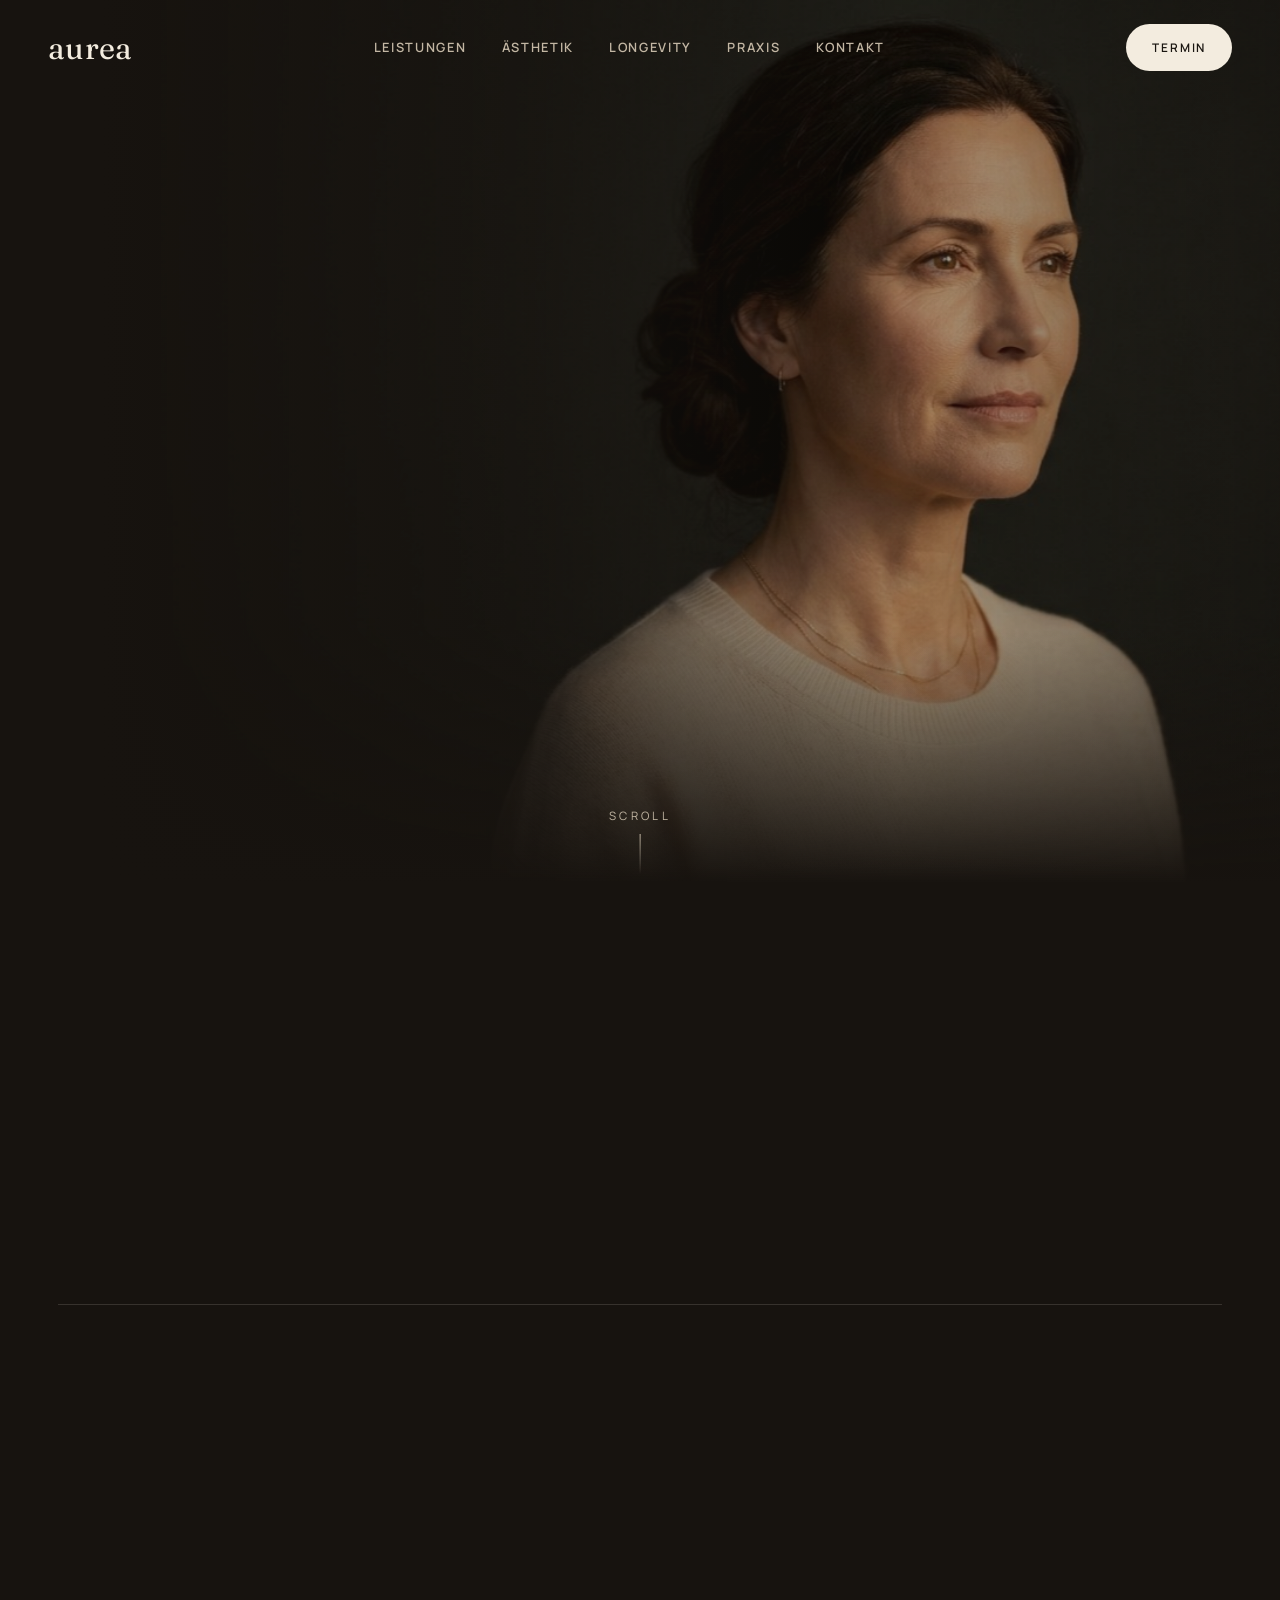
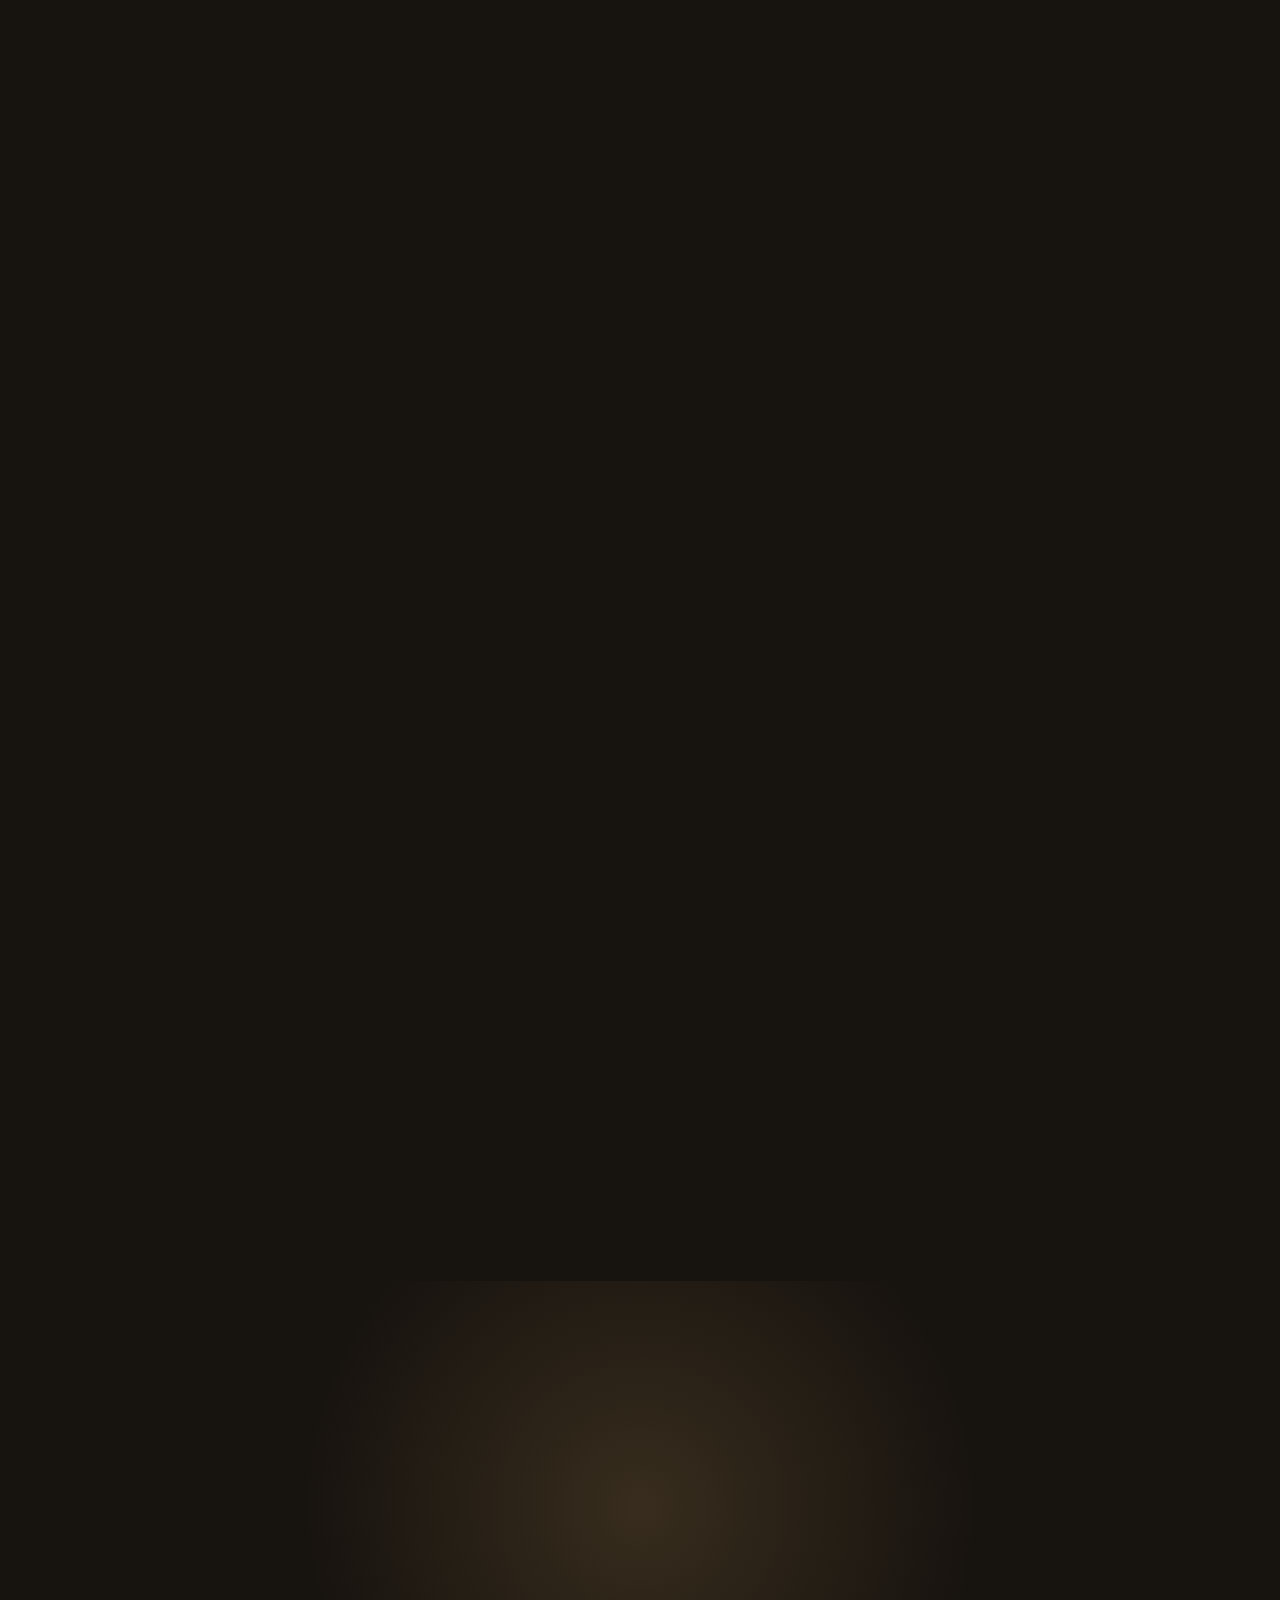
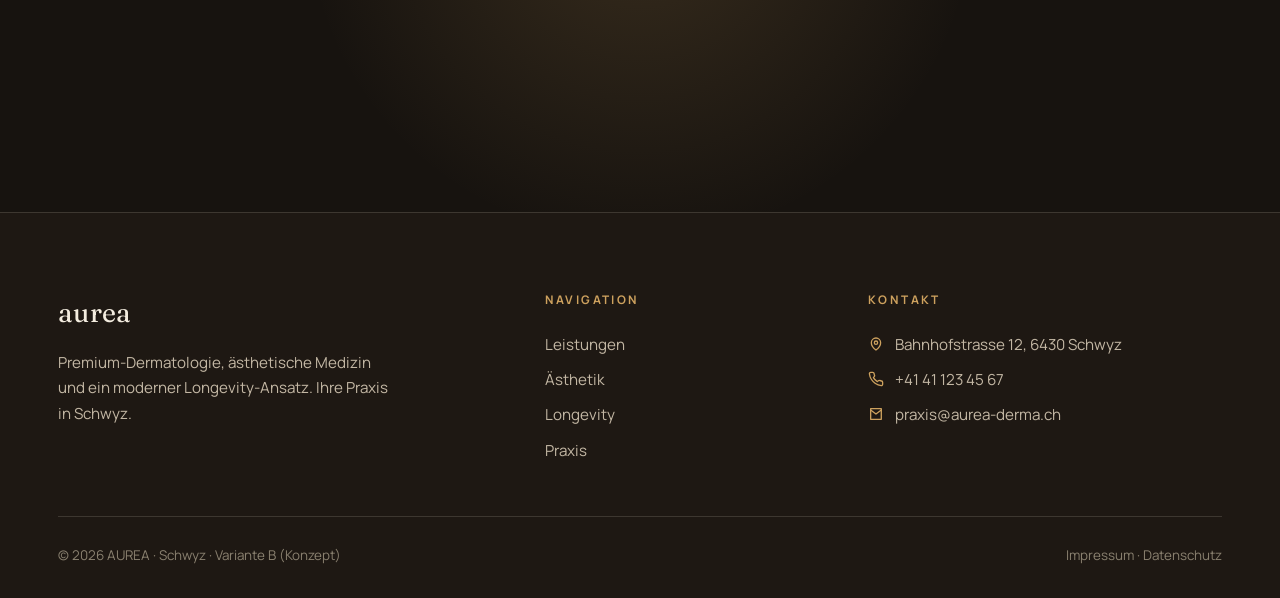
==== commit 59cdfb56: "Hero neu (Gremium-Sieger) + Ken-Burns-Zoom + Ausblick-Teaser (Shop/Mitglieder) Co-Authored-By: Claud" ====
--- a/index.html
+++ b/index.html
@@ -2,309 +2,275 @@
 <html lang="de-CH">
 <head>
 <meta charset="UTF-8">
+<script>document.documentElement.classList.add('aurea-js');</script>
 <meta name="viewport" content="width=device-width, initial-scale=1.0">
-<title>AUREA — Dermatologie & Longevity · Dr. med. Carla Brunner, Schwyz</title>
-<meta name="description" content="AUREA in Schwyz verbindet medizinische Dermatologie, ästhetische Medizin und einen modernen Longevity-Ansatz. Persönlich, diskret und auf Sie abgestimmt.">
+<title>AUREA — Variante B (Noir Editorial) · Dermatologie & Longevity, Schwyz</title>
+<meta name="description" content="AUREA Variante B — dunkle, editoriale Designsprache für eine Premium-Dermatologie. Konzept-Entwurf.">
   <link rel="preload" href="assets/fonts/fraunces-standard-normal.woff2" as="font" type="font/woff2" crossorigin>
   <link rel="preload" href="assets/fonts/manrope-wght-normal.woff2" as="font" type="font/woff2" crossorigin>
-<link rel="stylesheet" href="assets/style.css">
+<link rel="stylesheet" href="assets/style-b.css">
 </head>
 <body>
 
-<!-- ============ NAV ============ -->
-<header class="nav" id="nav">
-  <a href="index.html" class="brand">
-    <span class="mark">AUREA</span>
-    <span class="sub">Dermatologie &amp; Longevity</span>
-  </a>
-  <nav class="nav-links" id="navlinks">
+<!-- NAV -->
+<header class="b-nav" id="bnav">
+  <a href="index.html" class="b-brand">aurea</a>
+  <nav class="b-nav-links" id="bnavlinks">
     <a href="#leistungen">Leistungen</a>
-    <a href="longevity.html">Longevity</a>
-    <a href="#ueber">Praxis</a>
-    <a href="#ablauf">Ablauf</a>
+    <a href="#aesthetik">Ästhetik</a>
+    <a href="#longevity">Longevity</a>
+    <a href="#praxis">Praxis</a>
     <a href="#kontakt">Kontakt</a>
   </nav>
-  <div class="nav-right">
-    <a href="#kontakt" class="btn btn-primary nav-cta">Termin anfragen</a>
-    <button class="nav-toggle" id="navToggle" aria-label="Menü"><span></span><span></span><span></span></button>
+  <div style="display:flex;align-items:center;gap:1rem">
+    <a href="#termin" class="b-btn b-btn-cream b-nav-cta">Termin</a>
+    <button class="b-nav-toggle" id="bnavToggle" aria-label="Menü"><span></span><span></span><span></span></button>
   </div>
 </header>
 
-<!-- ============ HERO ============ -->
-<section class="hero">
-  <div class="hero-bg is-placeholder">
-    <img src="assets/img/hero.jpg" alt="Lichtdurchflutete Premium-Praxis von AUREA in Schwyz" onerror="this.style.display='none'">
-  </div>
-  <div class="hero-inner">
-    <span class="eyebrow reveal">Dermatologie · Ästhetik · Longevity · Schwyz</span>
-    <h1 class="reveal d1">Ihre Hautgesundheit verdient Zeit, Sorgfalt und echtes Vertrauen</h1>
-    <p class="lead reveal d2">In der AUREA Praxis verbinden wir medizinische Dermatologie, ästhetische Medizin und einen modernen Longevity-Ansatz – persönlich, diskret und individuell auf Sie abgestimmt. Für Ihr Anliegen nehmen wir uns bewusst Zeit.</p>
-    <div class="hero-actions reveal d3">
-      <a href="#kontakt" class="btn btn-primary">Termin anfragen
+<!-- HERO -->
+<section class="b-hero">
+  <div class="b-hero-bg"><img src="assets/img/b-hero.jpg" alt="" onerror="this.style.display='none'"></div>
+  <div class="b-hero-inner">
+    <span class="b-eyebrow b-reveal">Dermatologie · Ästhetik · Longevity · Schwyz</span>
+    <h1 class="b-reveal d1">Schöne Haut ist<br><em>kein Zufall.</em></h1>
+    <p class="b-lead b-reveal d2">AUREA verbindet medizinische Dermatologie, ästhetische Medizin und einen modernen Longevity-Ansatz – in Schwyz, mit Zeit und Präzision für Sie.</p>
+    <div class="b-hero-actions b-reveal d3">
+      <a href="#termin" class="b-btn b-btn-cream">Termin buchen
         <svg viewBox="0 0 24 24" fill="none" stroke="currentColor" stroke-width="2" stroke-linecap="round" stroke-linejoin="round"><path d="M5 12h14M13 6l6 6-6 6"/></svg></a>
-      <a href="#leistungen" class="btn btn-outline-light">Leistungen entdecken</a>
-    </div>
-    <ul class="hero-trust reveal d4">
-      <li><svg viewBox="0 0 24 24" fill="none" stroke="currentColor" stroke-width="2.4" stroke-linecap="round" stroke-linejoin="round"><path d="M20 6 9 17l-5-5"/></svg> Fachärztin für Dermatologie FMH</li>
-      <li><svg viewBox="0 0 24 24" fill="none" stroke="currentColor" stroke-width="2.4" stroke-linecap="round" stroke-linejoin="round"><path d="M20 6 9 17l-5-5"/></svg> Über 15 Jahre Erfahrung</li>
-      <li><svg viewBox="0 0 24 24" fill="none" stroke="currentColor" stroke-width="2.4" stroke-linecap="round" stroke-linejoin="round"><path d="M20 6 9 17l-5-5"/></svg> Diskret &amp; persönlich</li>
-      <li><svg viewBox="0 0 24 24" fill="none" stroke="currentColor" stroke-width="2.4" stroke-linecap="round" stroke-linejoin="round"><path d="M20 6 9 17l-5-5"/></svg> Premium-Praxis in Schwyz</li>
-    </ul>
-  </div>
-  <div class="hero-scroll"><span>Entdecken</span><span class="line"></span></div>
-</section>
-
-<!-- ============ STATS ============ -->
-<div class="container">
-  <div class="stats">
-    <div class="stat reveal"><div class="v">FMH</div><div class="l">Fachärztin für Dermatologie &amp; Venerologie</div></div>
-    <div class="stat reveal d1"><div class="v">15+ Jahre</div><div class="l">Erfahrung in Klinik und Praxis</div></div>
-    <div class="stat reveal d2"><div class="v">100%</div><div class="l">auf Ihr Anliegen zugeschnitten</div></div>
-    <div class="stat reveal d3"><div class="v">Schwyz</div><div class="l">zentral gelegen, gut erreichbar</div></div>
-  </div>
-</div>
-
-<!-- ============ LEISTUNGEN ============ -->
-<section class="section" id="leistungen">
-  <div class="container">
-    <div class="section-head center reveal">
-      <span class="eyebrow center">Unsere Leistungen</span>
-      <h2>Medizinische Kompetenz und ästhetisches Feingefühl – alles unter einem Dach</h2>
-      <p>Von der medizinischen Abklärung über die Vorsorge bis zur ästhetischen Behandlung erhalten Sie bei uns das gesamte Spektrum der modernen Dermatologie – aufeinander abgestimmt und aus einer Hand.</p>
-    </div>
-    <div class="cards">
-
-      <article class="card reveal">
-        <div class="imgwrap grain"><img src="assets/img/leistung-medizin.jpg" alt="Medizinische Dermatologie" onerror="this.style.display='none'"></div>
-        <div class="card-body">
-          <span class="card-num">01</span>
-          <h3>Medizinische Dermatologie</h3>
-          <p>Akne, Ekzeme, Rosazea, Schuppenflechte oder Allergien: Wir klären die Ursache fundiert ab und behandeln sorgfältig nach aktuellem medizinischem Standard – verständlich erklärt und auf Sie abgestimmt.</p>
-          <a href="#kontakt" class="link-arrow">Mehr erfahren <svg viewBox="0 0 24 24" fill="none" stroke="currentColor" stroke-width="2" stroke-linecap="round" stroke-linejoin="round"><path d="M5 12h14M13 6l6 6-6 6"/></svg></a>
+      <a href="#leistungen" class="b-btn b-btn-outline">Leistungen</a>
+    </div>
+  </div>
+  <div class="b-scroll"><span>Scroll</span><span class="ln"></span></div>
+</section>
+
+<!-- LEISTUNGEN -->
+<section class="b-section b-container" id="leistungen">
+  <div class="b-head b-reveal">
+    <span class="b-eyebrow">Leistungen</span>
+    <h2>Das ganze Spektrum moderner Dermatologie.</h2>
+    <p>Medizin, Ästhetik und Prävention – aufeinander abgestimmt, aus einer Hand.</p>
+  </div>
+  <div class="b-serv">
+    <article class="b-serv-item b-reveal"><span class="no">01</span><div><h3>Medizinische Dermatologie</h3><p>Akne, Ekzeme, Rosazea, Schuppenflechte, Allergien – fundiert abgeklärt, sorgfältig behandelt nach aktuellem Standard.</p><span class="b-link">Mehr<svg viewBox="0 0 24 24" fill="none" stroke="currentColor" stroke-width="2" stroke-linecap="round" stroke-linejoin="round"><path d="M5 12h14M13 6l6 6-6 6"/></svg></span></div><a class="stretch" href="#" data-service="medizin" aria-label="Mehr über Medizinische Dermatologie"></a></article>
+    <article class="b-serv-item b-reveal d1"><span class="no">02</span><div><h3>Hautkrebs-Vorsorge</h3><p>Muttermal-Check mit moderner Auflichtmikroskopie. Früherkennung schafft Sicherheit – die Basis langfristig gesunder Haut.</p><span class="b-link">Mehr<svg viewBox="0 0 24 24" fill="none" stroke="currentColor" stroke-width="2" stroke-linecap="round" stroke-linejoin="round"><path d="M5 12h14M13 6l6 6-6 6"/></svg></span></div><a class="stretch" href="#" data-service="hautkrebs" aria-label="Mehr über Hautkrebs-Vorsorge"></a></article>
+    <article class="b-serv-item b-reveal"><span class="no">03</span><div><h3>Ästhetische Medizin</h3><p>Sanfte, natürliche Behandlungen mit ärztlichem Augenmass – ehrlich beraten, ohne Versprechen.</p><span class="b-link">Mehr<svg viewBox="0 0 24 24" fill="none" stroke="currentColor" stroke-width="2" stroke-linecap="round" stroke-linejoin="round"><path d="M5 12h14M13 6l6 6-6 6"/></svg></span></div><a class="stretch" href="#" data-service="aesthetik" aria-label="Mehr über Ästhetische Medizin"></a></article>
+    <article class="b-serv-item b-reveal d1"><span class="no">04</span><div><h3>Laser- &amp; Gerätetherapie</h3><p>Moderne Verfahren für Hautbild, Gefässe, Pigmente und Hauterneuerung – individuell auf Ihren Hauttyp abgestimmt.</p><span class="b-link">Mehr<svg viewBox="0 0 24 24" fill="none" stroke="currentColor" stroke-width="2" stroke-linecap="round" stroke-linejoin="round"><path d="M5 12h14M13 6l6 6-6 6"/></svg></span></div><a class="stretch" href="#" data-service="laser" aria-label="Mehr über Laser- und Gerätetherapie"></a></article>
+    <article class="b-serv-item b-reveal"><span class="no">05</span><div><h3>Longevity &amp; Hautgesundheit</h3><p>Ein vorausschauender Ansatz: Hautalterung im Zusammenhang mit Lebensstil, Prävention und Ihrer Hautbiografie.</p><span class="b-link">Mehr<svg viewBox="0 0 24 24" fill="none" stroke="currentColor" stroke-width="2" stroke-linecap="round" stroke-linejoin="round"><path d="M5 12h14M13 6l6 6-6 6"/></svg></span></div><a class="stretch" href="#" data-service="longevity" aria-label="Mehr über Longevity und Hautgesundheit"></a></article>
+    <article class="b-serv-item b-reveal d1"><span class="no">06</span><div><h3>Beratung &amp; Begleitung</h3><p>Zeit für ein ausführliches Gespräch und Begleitung über die einzelne Behandlung hinaus.</p><span class="b-link">Mehr<svg viewBox="0 0 24 24" fill="none" stroke="currentColor" stroke-width="2" stroke-linecap="round" stroke-linejoin="round"><path d="M5 12h14M13 6l6 6-6 6"/></svg></span></div><a class="stretch" href="#" data-service="beratung" aria-label="Mehr über Beratung und Begleitung"></a></article>
+  </div>
+</section>
+
+<!-- FEATURE: ÄSTHETIK -->
+<section class="b-feature" id="aesthetik">
+  <div class="media b-reveal"><img src="assets/img/b-feature-1.jpg" alt="Ästhetische Medizin bei AUREA"></div>
+  <div class="txt b-reveal d1">
+    <span class="b-eyebrow">Ästhetik</span>
+    <h2>Natürlich. Nie gemacht.</h2>
+    <p>Ästhetik verstehen wir als feine Ergänzung der Medizin – nie als Versprechen. Wir unterstreichen Ihre Ausstrahlung mit ärztlichem Augenmass, beraten ehrlich und zurückhaltend und behandeln nur, was Ihnen wirklich entspricht.</p>
+    <a href="#termin" class="b-btn b-btn-cream">Beratung anfragen</a>
+  </div>
+</section>
+
+<!-- FEATURE: LONGEVITY -->
+<section class="b-feature flip" id="longevity">
+  <div class="media b-reveal"><img src="assets/img/b-feature-2.jpg" alt="Longevity und Hautgesundheit"></div>
+  <div class="txt b-reveal d1">
+    <span class="b-eyebrow">Longevity</span>
+    <h2>Haut ist ein Langzeit&shy;projekt.</h2>
+    <p>In einer ausführlichen Longevity-Anamnese betrachten wir Ihre Haut im Zusammenhang mit Lebensstil, Schutz und Vorsorge. So entsteht ein Plan, der zu Ihrem Leben passt – und Bestand hat.</p>
+    <a href="longevity-b.html" class="b-link">Longevity-Anamnese entdecken<svg viewBox="0 0 24 24" fill="none" stroke="currentColor" stroke-width="2" stroke-linecap="round" stroke-linejoin="round"><path d="M5 12h14M13 6l6 6-6 6"/></svg></a>
+  </div>
+</section>
+
+<!-- VORHER / NACHHER -->
+<section class="b-section b-ba" id="ergebnisse">
+  <div class="b-container">
+    <div class="b-head c b-reveal">
+      <span class="b-eyebrow c">Vorher · Nachher</span>
+      <h2>Sehen, was möglich ist.</h2>
+      <p>Ziehen Sie den Regler. Beispielhafte Darstellungen – individuelle Ergebnisse können abweichen, eine Garantie besteht nicht.</p>
+    </div>
+    <div class="ba-pills b-reveal">
+      <button class="ba-pill is-active" data-case="roetung">Rötungen &amp; Couperose</button>
+      <button class="ba-pill" data-case="pigment">Pigmentflecken</button>
+      <button class="ba-pill" data-case="textur">Hautbild &amp; Poren</button>
+    </div>
+    <div class="ba-stage b-reveal d1" id="baStage">
+      <img class="ba-after" id="baAfter" src="assets/img/ba-roetung-after.jpg" alt="Nachher">
+      <img class="ba-before" id="baBefore" src="assets/img/ba-roetung-before.jpg" alt="Vorher">
+      <div class="ba-handle"><span class="ba-knob"><svg viewBox="0 0 24 24" fill="none" stroke="currentColor" stroke-width="2" stroke-linecap="round" stroke-linejoin="round"><path d="m9 18-6-6 6-6M15 6l6 6-6 6"/></svg></span></div>
+      <span class="ba-tag ba-tag-before">Vorher</span>
+      <span class="ba-tag ba-tag-after">Nachher</span>
+      <input type="range" min="0" max="100" value="50" class="ba-range" id="baRange" aria-label="Vorher-Nachher-Regler">
+    </div>
+  </div>
+</section>
+
+<!-- PULL QUOTE -->
+<section class="b-section b-quote">
+  <div class="b-container b-reveal">
+    <blockquote>«Gute Hautmedizin beginnt mit <em>Zuhören.</em> Ich möchte verstehen, was Sie beschäftigt – und Sie ehrlich, auf Augenhöhe beraten.»</blockquote>
+    <div class="by">Dr. med. Carla Brunner · Fachärztin Dermatologie FMH</div>
+  </div>
+</section>
+
+<!-- DOCTOR -->
+<section class="b-section b-container" id="praxis">
+  <div class="b-doctor">
+    <div class="media b-reveal"><img src="assets/img/b-doctor.jpg" alt="Dr. med. Carla Brunner"></div>
+    <div class="b-reveal d1">
+      <span class="b-eyebrow">Die Praxis</span>
+      <h2>Eine Ärztin, die sich Zeit nimmt.</h2>
+      <p class="b-lead">Dr. med. Carla Brunner führt AUREA mit einer klaren Haltung: medizinische Sorgfalt, ehrliche Beratung und echte Zeit für den Menschen.</p>
+      <ul class="creds">
+        <li><svg viewBox="0 0 24 24" fill="none" stroke="currentColor" stroke-width="2.2" stroke-linecap="round" stroke-linejoin="round"><path d="M20 6 9 17l-5-5"/></svg> Fachärztin für Dermatologie &amp; Venerologie FMH</li>
+        <li><svg viewBox="0 0 24 24" fill="none" stroke="currentColor" stroke-width="2.2" stroke-linecap="round" stroke-linejoin="round"><path d="M20 6 9 17l-5-5"/></svg> Über 15 Jahre Erfahrung in Klinik und Praxis</li>
+        <li><svg viewBox="0 0 24 24" fill="none" stroke="currentColor" stroke-width="2.2" stroke-linecap="round" stroke-linejoin="round"><path d="M20 6 9 17l-5-5"/></svg> Spezialisierung in Hautkrebs-Vorsorge und ästhetischer Medizin</li>
+        <li><svg viewBox="0 0 24 24" fill="none" stroke="currentColor" stroke-width="2.2" stroke-linecap="round" stroke-linejoin="round"><path d="M20 6 9 17l-5-5"/></svg> Mitglied der Schweizerischen Gesellschaft für Dermatologie</li>
+      </ul>
+    </div>
+  </div>
+</section>
+
+<!-- TERMIN BUCHEN -->
+<section class="b-section b-container" id="termin">
+  <div class="b-head c b-reveal">
+    <span class="b-eyebrow c">Online-Terminanfrage</span>
+    <h2>In wenigen Schritten zum Termin.</h2>
+  </div>
+  <div class="bk b-reveal d1" id="bk">
+    <div class="bk-steps">
+      <span class="s active"><span class="n">1</span><span class="lbl">Fachrichtung</span></span><span class="bk-sep"></span>
+      <span class="s"><span class="n">2</span><span class="lbl">Anliegen</span></span><span class="bk-sep"></span>
+      <span class="s"><span class="n">3</span><span class="lbl">Termin</span></span><span class="bk-sep"></span>
+      <span class="s"><span class="n">4</span><span class="lbl">Bestätigung</span></span>
+    </div>
+    <div class="bk-body">
+      <div class="bk-step active">
+        <h3>Fachrichtung wählen</h3>
+        <p class="hint">Wofür möchten Sie einen Termin?</p>
+        <div class="bk-pillrow" id="bkFach">
+          <button class="bk-pill" data-fach="Dermatologie und Venerologie">Dermatologie und Venerologie</button>
+          <button class="bk-pill" data-fach="Ästhetische Medizin">Ästhetische Medizin</button>
         </div>
-      </article>
-
-      <article class="card reveal d1">
-        <div class="imgwrap grain"><img src="assets/img/leistung-hautkrebs.jpg" alt="Hautkrebs-Vorsorge und Muttermal-Check" onerror="this.style.display='none'"></div>
-        <div class="card-body">
-          <span class="card-num">02</span>
-          <h3>Hautkrebs-Vorsorge / Muttermal-Check</h3>
-          <p>Mit modernster Auflichtmikroskopie untersuchen wir Ihre Haut und Ihre Muttermale sorgfältig. Früherkennung schafft Sicherheit – und ist die Grundlage für langfristig gesunde Haut.</p>
-          <a href="#kontakt" class="link-arrow">Mehr erfahren <svg viewBox="0 0 24 24" fill="none" stroke="currentColor" stroke-width="2" stroke-linecap="round" stroke-linejoin="round"><path d="M5 12h14M13 6l6 6-6 6"/></svg></a>
+      </div>
+      <div class="bk-step">
+        <h3>Behandlungsgrund</h3>
+        <p class="hint">Bitte wählen Sie Ihr Anliegen.</p>
+        <div class="bk-pillrow" id="bkReasons"></div>
+      </div>
+      <div class="bk-step">
+        <h3>Freien Termin wählen</h3>
+        <p class="hint">Verfügbare Zeiten in der gewählten Woche.</p>
+        <div class="bk-cal-head">
+          <button class="bk-navbtn" id="bkPrev" aria-label="Vorherige Woche"><svg viewBox="0 0 24 24" fill="none" stroke="currentColor" stroke-width="2" stroke-linecap="round" stroke-linejoin="round"><path d="m15 18-6-6 6-6"/></svg></button>
+          <span class="kw" id="bkKW">KW</span>
+          <button class="bk-navbtn" id="bkNextWeek" aria-label="Nächste Woche"><svg viewBox="0 0 24 24" fill="none" stroke="currentColor" stroke-width="2" stroke-linecap="round" stroke-linejoin="round"><path d="m9 18 6-6-6-6"/></svg></button>
         </div>
-      </article>
-
-      <article class="card reveal d2">
-        <div class="imgwrap grain"><img src="assets/img/leistung-aesthetik.jpg" alt="Ästhetische Medizin" onerror="this.style.display='none'"></div>
-        <div class="card-body">
-          <span class="card-num">03</span>
-          <h3>Ästhetische Medizin</h3>
-          <p>Sanfte, natürliche Behandlungen, die Ihre Ausstrahlung unterstreichen – mit ärztlichem Augenmass statt Schablone. Wir beraten Sie ehrlich, zurückhaltend und ohne Versprechen.</p>
-          <a href="#kontakt" class="link-arrow">Mehr erfahren <svg viewBox="0 0 24 24" fill="none" stroke="currentColor" stroke-width="2" stroke-linecap="round" stroke-linejoin="round"><path d="M5 12h14M13 6l6 6-6 6"/></svg></a>
+        <div class="bk-week" id="bkWeek"></div>
+        <div class="bk-empty" id="bkEmpty" style="display:none">
+          <div class="ic"><svg viewBox="0 0 24 24" fill="none" stroke="currentColor" stroke-width="1.8" stroke-linecap="round" stroke-linejoin="round"><circle cx="12" cy="12" r="9"/><path d="M12 7v5l3 2"/></svg></div>
+          <h4>Diese Woche ist ausgebucht.</h4>
+          <p id="bkEmptyMsg">Nächster freier Termin: <strong class="nf">—</strong></p>
+          <button class="b-btn b-btn-cream" id="bkJump">Zum nächsten Termin<svg viewBox="0 0 24 24" fill="none" stroke="currentColor" stroke-width="2" stroke-linecap="round" stroke-linejoin="round"><path d="M5 12h14M13 6l6 6-6 6"/></svg></button>
         </div>
-      </article>
-
-      <article class="card reveal">
-        <div class="imgwrap grain"><img src="assets/img/leistung-laser.jpg" alt="Laser- und Gerätetherapie" onerror="this.style.display='none'"></div>
-        <div class="card-body">
-          <span class="card-num">04</span>
-          <h3>Laser- &amp; Gerätetherapie</h3>
-          <p>Moderne Laser- und Geräteverfahren für Hautbild, Gefässe, Pigmente und Hauterneuerung. Jede Anwendung stimmen wir individuell auf Ihren Hauttyp und Ihr Ziel ab.</p>
-          <a href="#kontakt" class="link-arrow">Mehr erfahren <svg viewBox="0 0 24 24" fill="none" stroke="currentColor" stroke-width="2" stroke-linecap="round" stroke-linejoin="round"><path d="M5 12h14M13 6l6 6-6 6"/></svg></a>
-        </div>
-      </article>
-
-      <article class="card reveal d1">
-        <div class="imgwrap grain"><img src="assets/img/leistung-longevity.jpg" alt="Longevity und Hautgesundheit" onerror="this.style.display='none'"></div>
-        <div class="card-body">
-          <span class="card-num">05</span>
-          <h3>Longevity &amp; Hautgesundheit</h3>
-          <p>Ein vorausschauender Ansatz für langfristig gesunde Haut: Wir betrachten Hautalterung im Zusammenhang mit Lebensstil, Prävention und Ihrer persönlichen Hautbiografie.</p>
-          <a href="longevity.html" class="link-arrow">Zur Longevity-Anamnese <svg viewBox="0 0 24 24" fill="none" stroke="currentColor" stroke-width="2" stroke-linecap="round" stroke-linejoin="round"><path d="M5 12h14M13 6l6 6-6 6"/></svg></a>
-        </div>
-      </article>
-
-      <article class="card reveal d2">
-        <div class="imgwrap grain"><img src="assets/img/leistung-beratung.jpg" alt="Beratung und Begleitung" onerror="this.style.display='none'"></div>
-        <div class="card-body">
-          <span class="card-num">06</span>
-          <h3>Beratung &amp; Begleitung</h3>
-          <p>Wir nehmen uns Zeit für ein ausführliches Gespräch, erklären verständlich und begleiten Sie über die einzelne Behandlung hinaus – als verlässliche Ansprechpartnerin an Ihrer Seite.</p>
-          <a href="#kontakt" class="link-arrow">Mehr erfahren <svg viewBox="0 0 24 24" fill="none" stroke="currentColor" stroke-width="2" stroke-linecap="round" stroke-linejoin="round"><path d="M5 12h14M13 6l6 6-6 6"/></svg></a>
-        </div>
-      </article>
-
-    </div>
-  </div>
-</section>
-
-<!-- ============ LONGEVITY TEASER ============ -->
-<section class="section bg-blush">
-  <div class="container">
-    <div class="feature">
-      <div class="feature-text reveal">
-        <span class="eyebrow">Longevity &amp; Hautgesundheit</span>
-        <h2>Gesunde Haut ist eine Frage der Weitsicht</h2>
-        <p class="lead">Longevity bedeutet für uns, Ihre Hautgesundheit langfristig zu denken – statt nur das Symptom von heute zu behandeln. In einer ausführlichen Anamnese betrachten wir Ihre Haut im Zusammenhang mit Lebensstil, Schutz und Vorsorge. So entsteht ein Plan, der zu Ihrem Leben passt und Bestand hat.</p>
-        <ul class="feature-list">
-          <li><span class="ic"><svg viewBox="0 0 24 24" fill="none" stroke="currentColor" stroke-width="2.4" stroke-linecap="round" stroke-linejoin="round"><path d="M20 6 9 17l-5-5"/></svg></span>Ganzheitliche Hautanalyse und persönliche Hautbiografie</li>
-          <li><span class="ic"><svg viewBox="0 0 24 24" fill="none" stroke="currentColor" stroke-width="2.4" stroke-linecap="round" stroke-linejoin="round"><path d="M20 6 9 17l-5-5"/></svg></span>Prävention und gezielter Schutz vor vorzeitiger Hautalterung</li>
-          <li><span class="ic"><svg viewBox="0 0 24 24" fill="none" stroke="currentColor" stroke-width="2.4" stroke-linecap="round" stroke-linejoin="round"><path d="M20 6 9 17l-5-5"/></svg></span>Individuell abgestimmte Pflege- und Behandlungsstrategie</li>
-          <li><span class="ic"><svg viewBox="0 0 24 24" fill="none" stroke="currentColor" stroke-width="2.4" stroke-linecap="round" stroke-linejoin="round"><path d="M20 6 9 17l-5-5"/></svg></span>Regelmässige Begleitung statt einmaliger Behandlung</li>
-        </ul>
-        <a href="longevity.html" class="btn btn-primary">Longevity-Anamnese entdecken
-          <svg viewBox="0 0 24 24" fill="none" stroke="currentColor" stroke-width="2" stroke-linecap="round" stroke-linejoin="round"><path d="M5 12h14M13 6l6 6-6 6"/></svg></a>
-      </div>
-      <div class="imgwrap grain reveal d2"><img src="assets/img/longevity-teaser.jpg" alt="Longevity und Hautgesundheit bei AUREA" onerror="this.style.display='none'"></div>
-    </div>
-  </div>
-</section>
-
-<!-- ============ ÜBER / ÄRZTIN ============ -->
-<section class="section" id="ueber">
-  <div class="container">
-    <div class="about">
-      <div class="portrait reveal">
-        <div class="imgwrap grain"><img src="assets/img/portrait.jpg" alt="Dr. med. Carla Brunner" onerror="this.style.display='none'"></div>
-        <div class="badge"><div class="v">FMH</div><div class="l">Dermatologie &amp; Venerologie</div></div>
-      </div>
-      <div class="about-text reveal d1">
-        <span class="eyebrow">Über die Praxis</span>
-        <h2>Eine Ärztin, die zuhört – und sich Zeit nimmt</h2>
-        <p class="lead">Dr. med. Carla Brunner führt die AUREA Praxis mit einer klaren Haltung: medizinische Sorgfalt, ehrliche Beratung und echte Zeit für den Menschen. Ästhetik verstehen wir als feine Ergänzung der Medizin, nie als Versprechen. Im Mittelpunkt stehen Ihr Vertrauen und Ihr persönliches Anliegen.</p>
-        <ul class="creds">
-          <li><svg viewBox="0 0 24 24" fill="none" stroke="currentColor" stroke-width="2.2" stroke-linecap="round" stroke-linejoin="round"><path d="M20 6 9 17l-5-5"/></svg> Fachärztin für Dermatologie &amp; Venerologie FMH</li>
-          <li><svg viewBox="0 0 24 24" fill="none" stroke="currentColor" stroke-width="2.2" stroke-linecap="round" stroke-linejoin="round"><path d="M20 6 9 17l-5-5"/></svg> Über 15 Jahre Erfahrung in Klinik und Praxis</li>
-          <li><svg viewBox="0 0 24 24" fill="none" stroke="currentColor" stroke-width="2.2" stroke-linecap="round" stroke-linejoin="round"><path d="M20 6 9 17l-5-5"/></svg> Spezialisierung in Hautkrebs-Vorsorge und ästhetischer Medizin</li>
-          <li><svg viewBox="0 0 24 24" fill="none" stroke="currentColor" stroke-width="2.2" stroke-linecap="round" stroke-linejoin="round"><path d="M20 6 9 17l-5-5"/></svg> Regelmässige Fort- und Weiterbildung nach aktuellem Standard</li>
-          <li><svg viewBox="0 0 24 24" fill="none" stroke="currentColor" stroke-width="2.2" stroke-linecap="round" stroke-linejoin="round"><path d="M20 6 9 17l-5-5"/></svg> Mitglied der Schweizerischen Gesellschaft für Dermatologie</li>
-        </ul>
-        <blockquote class="quote">«Gute Hautmedizin beginnt mit Zuhören. Ich möchte verstehen, was Sie beschäftigt – und Sie ehrlich und auf Augenhöhe beraten.»</blockquote>
-        <div class="signature">Dr. med. Carla Brunner</div>
-      </div>
-    </div>
-  </div>
-</section>
-
-<!-- ============ ABLAUF ============ -->
-<section class="section bg-dark" id="ablauf">
-  <div class="container">
-    <div class="section-head center reveal" style="margin-inline:auto;">
-      <span class="eyebrow center">So arbeiten wir</span>
-      <h2>Ihr Weg zu uns – klar und unkompliziert</h2>
-    </div>
-    <div class="steps">
-      <div class="step reveal"><span class="n">01</span><h3>Anfrage</h3><p>Stellen Sie unverbindlich eine Terminanfrage – telefonisch oder über das Formular. Wir melden uns zeitnah und diskret bei Ihnen zurück.</p></div>
-      <div class="step reveal d1"><span class="n">02</span><h3>Erstgespräch &amp; Anamnese</h3><p>In Ruhe besprechen wir Ihr Anliegen, Ihre Vorgeschichte und Ihre Ziele. Eine sorgfältige Untersuchung bildet die Grundlage für alles Weitere.</p></div>
-      <div class="step reveal d2"><span class="n">03</span><h3>Individueller Behandlungsplan</h3><p>Sie erhalten eine verständliche, ehrliche Einschätzung und einen auf Sie abgestimmten Plan – mit transparenter Information zu Ablauf und Kosten.</p></div>
-      <div class="step reveal d3"><span class="n">04</span><h3>Behandlung &amp; Begleitung</h3><p>Wir behandeln Sie sorgfältig und begleiten Sie darüber hinaus. Kontrolltermine und Nachsorge gehören für uns selbstverständlich dazu.</p></div>
-    </div>
-  </div>
-</section>
-
-<!-- ============ TESTIMONIALS ============ -->
-<section class="section bg-ivory2">
-  <div class="container">
-    <div class="section-head center reveal">
-      <span class="eyebrow center">Stimmen unserer Patientinnen und Patienten</span>
-      <h2>Vertrauen, das aus Sorgfalt wächst</h2>
-    </div>
-    <div class="tcards">
-      <div class="tcard reveal">
-        <div class="stars">★★★★★</div>
-        <blockquote>«Endlich eine Ärztin, die sich wirklich Zeit nimmt und nichts über meinen Kopf hinweg entscheidet. Ich habe mich von Anfang an gut aufgehoben gefühlt.»</blockquote>
-        <div class="who"><span class="av">S</span><div><div class="nm">Sandra M.</div><div class="dt">Patientin seit 2022</div></div></div>
-      </div>
-      <div class="tcard reveal d1">
-        <div class="stars">★★★★★</div>
-        <blockquote>«Die Beratung war ehrlich und zurückhaltend – mir wurde nichts aufgeschwatzt. Genau das schafft Vertrauen.»</blockquote>
-        <div class="who"><span class="av">T</span><div><div class="nm">Thomas R.</div><div class="dt">Patient seit 2021</div></div></div>
-      </div>
-      <div class="tcard reveal">
-        <div class="stars">★★★★★</div>
-        <blockquote>«Vom Empfang bis zur Behandlung wirkt alles ruhig, professionell und diskret. Man spürt die Sorgfalt in jedem Detail.»</blockquote>
-        <div class="who"><span class="av">B</span><div><div class="nm">Beatrice K.</div><div class="dt">Patientin seit 2023</div></div></div>
-      </div>
-      <div class="tcard reveal d1">
-        <div class="stars">★★★★★</div>
-        <blockquote>«Die jährliche Hautkontrolle gibt mir ein gutes Gefühl der Sicherheit. Alles wird verständlich erklärt.»</blockquote>
-        <div class="who"><span class="av">M</span><div><div class="nm">Markus H.</div><div class="dt">Patient seit 2020</div></div></div>
-      </div>
-    </div>
-  </div>
-</section>
-
-<!-- ============ FAQ ============ -->
-<section class="section">
-  <div class="container">
-    <div class="section-head center reveal">
-      <span class="eyebrow center">Häufige Fragen</span>
-      <h2>Gut zu wissen</h2>
-    </div>
-    <div class="faq reveal">
-      <div class="faq-item"><button class="faq-q">Werden die Kosten von der Krankenkasse übernommen oder bin ich Selbstzahler?<span class="pm"></span></button><div class="faq-a"><p>Medizinisch notwendige dermatologische Leistungen werden in der Regel über die Grundversicherung abgerechnet. Ästhetische und longevity-orientierte Behandlungen sind Selbstzahlerleistungen. Vor jeder Behandlung informieren wir Sie transparent über die zu erwartenden Kosten.</p></div></div>
-      <div class="faq-item"><button class="faq-q">Wie erhalte ich einen Termin?<span class="pm"></span></button><div class="faq-a"><p>Am einfachsten stellen Sie eine Anfrage über das Kontaktformular oder telefonisch. Wir melden uns zeitnah zurück und finden gemeinsam einen passenden Termin. Für dringende medizinische Anliegen bemühen wir uns um eine rasche Lösung.</p></div></div>
-      <div class="faq-item"><button class="faq-q">Was erwartet mich beim Erstgespräch?<span class="pm"></span></button><div class="faq-a"><p>Im Erstgespräch nehmen wir uns Zeit für Ihr Anliegen, Ihre Vorgeschichte und Ihre Ziele. Nach einer sorgfältigen Untersuchung besprechen wir gemeinsam die sinnvollen nächsten Schritte – ohne Druck und in Ruhe.</p></div></div>
-      <div class="faq-item"><button class="faq-q">Wie wird mit Diskretion und Datenschutz umgegangen?<span class="pm"></span></button><div class="faq-a"><p>Diskretion ist für uns selbstverständlich. Ihre Daten behandeln wir vertraulich und nach den geltenden Schweizer Datenschutzbestimmungen. Gespräche und Behandlungen finden in geschütztem, ruhigem Rahmen statt.</p></div></div>
-      <div class="faq-item"><button class="faq-q">Worin unterscheiden sich ästhetische und medizinische Behandlungen?<span class="pm"></span></button><div class="faq-a"><p>Medizinische Dermatologie behandelt Erkrankungen und Beschwerden der Haut. Ästhetische Medizin unterstreicht Ihre natürliche Ausstrahlung. Beides geht bei uns Hand in Hand – immer mit ärztlichem Augenmass und ohne Versprechen.</p></div></div>
-      <div class="faq-item"><button class="faq-q">Wie komme ich zu Ihnen und gibt es Parkplätze in Schwyz?<span class="pm"></span></button><div class="faq-a"><p>Unsere Praxis liegt zentral an der Bahnhofstrasse 12 in 6430 Schwyz und ist mit öffentlichen Verkehrsmitteln gut erreichbar. In unmittelbarer Nähe stehen Parkmöglichkeiten zur Verfügung. Gerne nennen wir Ihnen die nächstgelegenen Parkplätze.</p></div></div>
-    </div>
-  </div>
-</section>
-
-<!-- ============ FINAL CTA ============ -->
-<section class="section bg-dark ctaband" id="kontakt">
+      </div>
+      <div class="bk-step" id="bkConfirm">
+        <h3>Bestätigung</h3>
+        <p class="hint">Bitte prüfen Sie Ihre Angaben.</p>
+        <div id="bkConfirmBody"></div>
+      </div>
+    </div>
+    <div class="bk-nav">
+      <button class="b-btn b-btn-outline" id="bkBack" style="visibility:hidden">Zurück</button>
+      <button class="b-btn b-btn-cream" id="bkFwd">Weiter</button>
+    </div>
+  </div>
+</section>
+
+<!-- AUSBLICK · optionale Phasen (dezenter Teaser) -->
+<section class="b-section b-container" id="ausblick">
+  <div class="b-head c b-reveal">
+    <span class="b-eyebrow c">Ausblick · Optionale Phasen</span>
+    <h2>Mitwachsen, wenn Sie bereit sind.</h2>
+    <p>Zwei Module sind konzeptionell vorbereitet und jederzeit als eigene Phase zuschaltbar – ohne die Hauptseite zu belasten.</p>
+  </div>
+  <div class="ausblick-grid b-reveal">
+    <article class="ausblick-card">
+      <span class="ausblick-tag">in Planung</span>
+      <h3>Patienten- &amp; Longevity-Bereich</h3>
+      <p>Geschützter Login für persönliche Anamnese-Auswertungen, Verlaufsberichte und exklusive Inhalte.</p>
+      <span class="ausblick-meta">Mitgliederbereich · MemberPress / Restrict Content Pro</span>
+    </article>
+    <article class="ausblick-card">
+      <span class="ausblick-tag">in Planung</span>
+      <h3>Online-Shop</h3>
+      <p>Hautpflege-Produkte, Behandlungspakete und Gutscheine – Schweizer Zahlung, DSG-konform.</p>
+      <span class="ausblick-meta">Shop · WooCommerce</span>
+    </article>
+  </div>
+</section>
+
+<!-- CTA -->
+<section class="b-section b-cta" id="kontakt">
   <span class="glow"></span>
-  <div class="container">
-    <div class="reveal">
-      <span class="eyebrow center">Kontakt &amp; Terminanfrage</span>
-      <h2>Geben Sie Ihrer Haut die Aufmerksamkeit, die sie verdient</h2>
-      <p>Stellen Sie unverbindlich eine Terminanfrage – wir melden uns diskret und zeitnah bei Ihnen.</p>
-      <div class="hero-actions" style="justify-content:center;">
-        <a href="tel:+41411234567" class="btn btn-primary">+41 41 123 45 67</a>
-        <a href="mailto:praxis@aurea-derma.ch" class="btn btn-outline-light">praxis@aurea-derma.ch</a>
-      </div>
-    </div>
-  </div>
-</section>
-
-<!-- ============ FOOTER ============ -->
-<footer class="footer">
-  <div class="container">
-    <div class="footer-grid">
+  <div class="b-container">
+    <span class="b-eyebrow c b-reveal">Kontakt &amp; Termin</span>
+    <h2 class="b-reveal">Bereit, wenn Sie es sind.</h2>
+    <p class="b-reveal">Stellen Sie unverbindlich eine Terminanfrage – wir melden uns diskret und zeitnah bei Ihnen.</p>
+    <div class="b-hero-actions b-reveal" style="justify-content:center">
+      <a href="tel:+41411234567" class="b-btn b-btn-cream">+41 41 123 45 67</a>
+      <a href="mailto:praxis@aurea-derma.ch" class="b-btn b-btn-outline">praxis@aurea-derma.ch</a>
+    </div>
+  </div>
+</section>
+
+<!-- FOOTER -->
+<footer class="b-footer">
+  <div class="b-container">
+    <div class="b-footer-grid">
       <div>
-        <div class="brand"><span class="mark">AUREA</span><span class="sub">Dermatologie &amp; Longevity</span></div>
-        <p>Premium-Dermatologie, ästhetische Medizin und ein moderner Longevity-Ansatz – persönlich, diskret und auf Sie abgestimmt. Ihre Praxis in Schwyz.</p>
-      </div>
-      <div class="footer-col">
+        <div class="b-brand">aurea</div>
+        <p>Premium-Dermatologie, ästhetische Medizin und ein moderner Longevity-Ansatz. Ihre Praxis in Schwyz.</p>
+      </div>
+      <div class="b-footer-col">
         <h4>Navigation</h4>
         <a href="#leistungen">Leistungen</a>
-        <a href="longevity.html">Longevity-Anamnese</a>
-        <a href="#ueber">Über die Praxis</a>
-        <a href="#ablauf">Ablauf</a>
-        <a href="#kontakt">Kontakt</a>
-      </div>
-      <div class="footer-col">
+        <a href="#aesthetik">Ästhetik</a>
+        <a href="#longevity">Longevity</a>
+        <a href="#praxis">Praxis</a>
+      </div>
+      <div class="b-footer-col">
         <h4>Kontakt</h4>
-        <div class="contact-line"><svg viewBox="0 0 24 24" fill="none" stroke="currentColor" stroke-width="2" stroke-linecap="round" stroke-linejoin="round"><path d="M12 21s-7-5.2-7-11a7 7 0 0 1 14 0c0 5.8-7 11-7 11Z"/><circle cx="12" cy="10" r="2.5"/></svg> Bahnhofstrasse 12, 6430 Schwyz</div>
-        <div class="contact-line"><svg viewBox="0 0 24 24" fill="none" stroke="currentColor" stroke-width="2" stroke-linecap="round" stroke-linejoin="round"><path d="M22 16.9v3a2 2 0 0 1-2.2 2 19.8 19.8 0 0 1-8.6-3.1 19.5 19.5 0 0 1-6-6 19.8 19.8 0 0 1-3.1-8.7A2 2 0 0 1 4.1 2h3a2 2 0 0 1 2 1.7c.1.9.4 1.8.7 2.7a2 2 0 0 1-.5 2.1L8.1 9.9a16 16 0 0 0 6 6l1.4-1.2a2 2 0 0 1 2.1-.4c.9.3 1.8.6 2.7.7a2 2 0 0 1 1.7 2Z"/></svg> +41 41 123 45 67</div>
-        <div class="contact-line"><svg viewBox="0 0 24 24" fill="none" stroke="currentColor" stroke-width="2" stroke-linecap="round" stroke-linejoin="round"><path d="M4 4h16v16H4z"/><path d="m4 6 8 6 8-6"/></svg> praxis@aurea-derma.ch</div>
-        <div class="contact-line"><svg viewBox="0 0 24 24" fill="none" stroke="currentColor" stroke-width="2" stroke-linecap="round" stroke-linejoin="round"><circle cx="12" cy="12" r="9"/><path d="M12 7v5l3 2"/></svg> Mo–Do 08.30–17.30 · Fr 08.30–16.00</div>
-      </div>
-    </div>
-    <div class="footer-bottom">
-      <span>© 2026 AUREA Dermatologie &amp; Longevity · Schwyz</span>
-      <span><a href="#">Impressum</a> · <a href="#">Datenschutzerklärung</a> · <a href="#">AGB</a></span>
+        <div class="b-cl"><svg viewBox="0 0 24 24" fill="none" stroke="currentColor" stroke-width="2" stroke-linecap="round" stroke-linejoin="round"><path d="M12 21s-7-5.2-7-11a7 7 0 0 1 14 0c0 5.8-7 11-7 11Z"/><circle cx="12" cy="10" r="2.5"/></svg> Bahnhofstrasse 12, 6430 Schwyz</div>
+        <div class="b-cl"><svg viewBox="0 0 24 24" fill="none" stroke="currentColor" stroke-width="2" stroke-linecap="round" stroke-linejoin="round"><path d="M22 16.9v3a2 2 0 0 1-2.2 2 19.8 19.8 0 0 1-8.6-3.1 19.5 19.5 0 0 1-6-6 19.8 19.8 0 0 1-3.1-8.7A2 2 0 0 1 4.1 2h3a2 2 0 0 1 2 1.7c.1.9.4 1.8.7 2.7a2 2 0 0 1-.5 2.1L8.1 9.9a16 16 0 0 0 6 6l1.4-1.2a2 2 0 0 1 2.1-.4c.9.3 1.8.6 2.7.7a2 2 0 0 1 1.7 2Z"/></svg> +41 41 123 45 67</div>
+        <div class="b-cl"><svg viewBox="0 0 24 24" fill="none" stroke="currentColor" stroke-width="2" stroke-linecap="round" stroke-linejoin="round"><path d="M4 4h16v16H4z"/><path d="m4 6 8 6 8-6"/></svg> praxis@aurea-derma.ch</div>
+      </div>
+    </div>
+    <div class="b-foot-bottom">
+      <span>© 2026 AUREA · Schwyz · Variante B (Konzept)</span>
+      <span><a href="impressum-b.html">Impressum</a> · <a href="datenschutz-b.html">Datenschutz</a></span>
     </div>
   </div>
 </footer>
 
-<!-- ============ CONCEPT MARKER ============ -->
-<div class="concept-bar" id="conceptBar">
-  <span><strong>Konzept-Entwurf</strong> · AUREA ist eine fiktive Marke für eine Bewerbung · Gestaltung &amp; Umsetzung: Gabriel Jäger / Swiss Consult Digital</span>
-  <button onclick="document.getElementById('conceptBar').style.display='none'" aria-label="schliessen">×</button>
+<!-- SERVICE DETAIL MODAL -->
+<div class="bmodal" id="bmodal" aria-hidden="true">
+  <div class="bmodal-backdrop" data-close></div>
+  <div class="bmodal-panel" role="dialog" aria-modal="true" aria-labelledby="bmTitle">
+    <button class="bmodal-x" data-close aria-label="schliessen">×</button>
+    <span class="b-eyebrow" id="bmEy">Leistung</span>
+    <h3 id="bmTitle"></h3>
+    <p class="b-lead" id="bmLead"></p>
+    <ul class="bmodal-list" id="bmList"></ul>
+    <p class="bmodal-note" id="bmNote"></p>
+    <div class="bmodal-actions">
+      <a href="#termin" class="b-btn b-btn-cream" data-close>Termin buchen<svg viewBox="0 0 24 24" fill="none" stroke="currentColor" stroke-width="2" stroke-linecap="round" stroke-linejoin="round"><path d="M5 12h14M13 6l6 6-6 6"/></svg></a>
+      <button class="b-btn b-btn-outline" data-close>Schliessen</button>
+    </div>
+  </div>
 </div>
-
-<script src="assets/app.js"></script>
+<script src="assets/b-app.js"></script>
 </body>
 </html>
--- a/assets/style-b.css
+++ b/assets/style-b.css
@@ -0,0 +1,481 @@
+/* =========================================================================
+   AUREA — Variante B  ·  "Noir Editorial"
+   Dark, high-contrast, fashion-editorial — eigenständige Editorial-Richtung.
+   Champagner-Gold als Marken-Faden zu Variante A.
+   ========================================================================= */
+
+/* Lokal gehostete Schriften (DSG-konform — kein Google-CDN, keine IP-Übermittlung).
+   Variable woff2 (Fraunces opsz+wght normal/italic, Manrope wght). */
+@font-face { font-family: "Fraunces"; font-style: normal; font-weight: 300 700; font-display: swap; src: url("fonts/fraunces-standard-normal.woff2") format("woff2"); }
+@font-face { font-family: "Fraunces"; font-style: italic; font-weight: 300 700; font-display: swap; src: url("fonts/fraunces-standard-italic.woff2") format("woff2"); }
+@font-face { font-family: "Manrope"; font-style: normal; font-weight: 200 800; font-display: swap; src: url("fonts/manrope-wght-normal.woff2") format("woff2"); }
+
+:root {
+  --noir:      #17130F;   /* page background (warm near-black) */
+  --noir-2:    #1E1813;   /* surface */
+  --noir-3:    #271F18;   /* raised panel */
+  --bone:      #F3ECDF;   /* primary text / cream */
+  --bone-mut:  #C3B7A4;   /* muted text on dark */
+  --gold:      #CDA15E;   /* champagne gold for dark bg */
+  --gold-soft: #E6D2AC;
+  --light:     #ECE5D9;   /* light (bone) section bg */
+  --light-2:   #E3DACB;
+  --ink:       #1A1611;   /* text on light sections */
+  --ink-mut:   #5E564A;
+  --line:      rgba(243,236,223,0.14);
+  --line-ink:  rgba(26,22,17,0.14);
+
+  --serif: 'Fraunces', 'Cormorant Garamond', Georgia, serif;
+  --sans:  'Manrope', -apple-system, BlinkMacSystemFont, 'Segoe UI', sans-serif;
+
+  --container: 1260px;
+  --gut: clamp(1.25rem, 4vw, 3rem);
+  --section-y: clamp(4.5rem, 9vw, 9.5rem);
+  --ease: cubic-bezier(0.22, 1, 0.36, 1);
+
+  --fs-eyebrow: 0.78rem;
+  --fs-display: clamp(3rem, 1.2rem + 7.4vw, 8rem);
+  --fs-h2: clamp(2.2rem, 1.2rem + 3.4vw, 4.6rem);
+  --fs-h3: clamp(1.4rem, 1.1rem + 1vw, 1.9rem);
+  --fs-lead: clamp(1.1rem, 0.95rem + 0.6vw, 1.3rem);
+}
+
+*, *::before, *::after { box-sizing: border-box; margin: 0; padding: 0; }
+html { scroll-behavior: smooth; }
+body { font-family: var(--sans); font-size: 1.05rem; line-height: 1.65; color: var(--bone);
+  background: var(--noir); -webkit-font-smoothing: antialiased; overflow-x: hidden; }
+img { max-width: 100%; display: block; }
+a { color: inherit; text-decoration: none; }
+button { font-family: inherit; cursor: pointer; border: none; background: none; }
+ul { list-style: none; }
+::selection { background: var(--gold); color: var(--noir); }
+:focus-visible { outline: 2px solid var(--gold); outline-offset: 3px; border-radius: 3px; }
+
+h1, h2, h3 { font-family: var(--serif); font-weight: 400; line-height: 1.04; letter-spacing: -0.012em; }
+
+.b-container { width: 100%; max-width: var(--container); margin-inline: auto; padding-inline: var(--gut); }
+.b-section { padding-block: var(--section-y); }
+.b-eyebrow { display: inline-flex; align-items: center; gap: 0.7em; font-size: var(--fs-eyebrow); font-weight: 600;
+  letter-spacing: 0.32em; text-transform: uppercase; color: var(--gold); }
+.b-eyebrow.c { justify-content: center; }
+.b-lead { font-size: var(--fs-lead); color: var(--bone-mut); line-height: 1.6; }
+
+/* Buttons — cream pill (primary), outline (secondary) */
+.b-btn { display: inline-flex; align-items: center; justify-content: center; gap: 0.6em;
+  font-family: var(--sans); font-weight: 600; font-size: 0.82rem; letter-spacing: 0.16em; text-transform: uppercase;
+  padding: 1.15rem 2.2rem; border-radius: 100px; min-height: 44px;
+  transition: transform .45s var(--ease), background .35s, color .35s, box-shadow .45s var(--ease); }
+.b-btn svg { width: 1.05em; height: 1.05em; }
+.b-btn-cream { background: var(--bone); color: var(--ink); }
+.b-btn-cream:hover { background: #fff; transform: translateY(-3px); box-shadow: 0 18px 40px -18px rgba(0,0,0,0.6); }
+.b-btn-outline { border: 1.5px solid rgba(243,236,223,0.4); color: var(--bone); }
+.b-btn-outline:hover { border-color: var(--bone); background: rgba(243,236,223,0.06); transform: translateY(-3px); }
+.b-btn-dark { background: var(--ink); color: var(--bone); }
+.b-btn-dark:hover { transform: translateY(-3px); box-shadow: 0 18px 40px -18px rgba(0,0,0,0.4); }
+.b-btn-ink-outline { border: 1.5px solid var(--line-ink); color: var(--ink); }
+.b-btn-ink-outline:hover { border-color: var(--ink); transform: translateY(-3px); }
+
+.b-link { display: inline-flex; align-items: center; gap: 0.5em; font-weight: 600; font-size: 0.8rem;
+  letter-spacing: 0.14em; text-transform: uppercase; color: var(--gold); }
+.b-link svg { width: 1.1em; transition: transform .35s var(--ease); }
+.b-link:hover svg { transform: translateX(5px); }
+
+/* ---------- NAV ---------- */
+.b-nav { position: fixed; inset: 0 0 auto 0; z-index: 100; display: flex; align-items: center; justify-content: space-between;
+  padding: 1.35rem var(--gut); transition: background .45s var(--ease), padding .45s var(--ease), border-color .45s;
+  border-bottom: 1px solid transparent; }
+.b-nav.scrolled { background: rgba(23,19,15,0.82); backdrop-filter: blur(14px); padding-block: 0.9rem; border-bottom-color: var(--line); }
+.b-brand { font-family: var(--serif); font-size: 1.95rem; font-weight: 400; letter-spacing: 0.01em; color: var(--bone); }
+.b-nav-links { display: flex; align-items: center; gap: 2.2rem; }
+.b-nav-links a { font-size: 0.8rem; font-weight: 600; letter-spacing: 0.13em; text-transform: uppercase; color: var(--bone-mut); transition: color .3s; }
+.b-nav-links a:hover { color: var(--bone); }
+.b-nav-cta { padding: 0.85rem 1.6rem; font-size: 0.74rem; }
+.b-nav-toggle { display: none; flex-direction: column; justify-content: center; align-items: center; gap: 5px; width: 44px; height: 44px; }
+.b-nav-toggle span { width: 26px; height: 2px; background: var(--bone); border-radius: 2px; transition: .35s var(--ease); }
+
+/* ---------- HERO ---------- */
+.b-hero { position: relative; min-height: 100svh; display: flex; align-items: center; overflow: hidden; }
+.b-hero-bg { position: absolute; inset: 0; z-index: 0; background: var(--noir-2); }
+.b-hero-bg img { width: 100%; height: 100%; object-fit: cover; object-position: 70% center; opacity: 0.92;
+  animation: aurea-kenburns 30s ease-in-out infinite alternate; transform-origin: 70% 42%; will-change: transform; }
+/* Ken-Burns: kaum merklicher Slow-Zoom (lebendig/bedacht, 0 zusätzliche Bytes, GPU). */
+@keyframes aurea-kenburns { from { transform: scale(1); } to { transform: scale(1.055); } }
+@media (prefers-reduced-motion: reduce) { .b-hero-bg img { animation: none; } }
+
+/* Ausblick — optionale Phasen (dezenter „in Planung"-Teaser) */
+.ausblick-grid { display: grid; grid-template-columns: 1fr 1fr; gap: 1.2rem; max-width: 940px; margin: 0 auto; }
+.ausblick-card { position: relative; border: 1px solid var(--line); border-radius: 14px; padding: 1.9rem 1.8rem; background: var(--noir-2); }
+.ausblick-tag { display: inline-block; font-size: 0.68rem; letter-spacing: 0.18em; text-transform: uppercase; color: var(--gold);
+  border: 1px solid var(--line); border-radius: 100px; padding: 0.28rem 0.75rem; margin-bottom: 1.1rem; }
+.ausblick-card h3 { font-family: var(--serif); font-size: 1.35rem; font-weight: 400; color: var(--bone); margin-bottom: 0.55rem; }
+.ausblick-card p { color: var(--bone-mut); font-size: 0.97rem; line-height: 1.6; }
+.ausblick-meta { display: block; margin-top: 1.1rem; font-size: 0.76rem; letter-spacing: 0.05em; color: var(--bone-mut); opacity: 0.65; }
+@media (max-width: 720px) { .ausblick-grid { grid-template-columns: 1fr; } }
+.b-hero-bg::after { content: ""; position: absolute; inset: 0; background:
+  linear-gradient(90deg, var(--noir) 8%, rgba(23,19,15,0.72) 42%, rgba(23,19,15,0.30) 70%, rgba(23,19,15,0.55) 100%),
+  linear-gradient(0deg, var(--noir) 2%, transparent 30%); }
+.b-hero-inner { position: relative; z-index: 2; width: 100%; max-width: var(--container); margin-inline: auto; padding-inline: var(--gut); }
+.b-hero h1 { font-size: var(--fs-display); max-width: 15ch; margin: 1.4rem 0 1.6rem; color: var(--bone); font-weight: 300; }
+.b-hero h1 em { font-style: italic; color: var(--gold-soft); }
+.b-hero .b-lead { max-width: 46ch; color: #E8E1D4; }
+.b-hero-actions { display: flex; flex-wrap: wrap; gap: 1rem; margin-top: 2.4rem; }
+.b-scroll { position: absolute; bottom: 1.6rem; left: 50%; transform: translateX(-50%); z-index: 2;
+  font-size: 0.72rem; letter-spacing: 0.3em; text-transform: uppercase; color: var(--bone-mut);
+  display: flex; flex-direction: column; align-items: center; gap: 0.6rem;
+  transition: opacity .45s var(--ease); pointer-events: none; }
+.b-scroll .ln { width: 1px; height: 40px; background: linear-gradient(var(--bone-mut), transparent); }
+
+/* ---------- SECTION HEAD ---------- */
+.b-head { max-width: 760px; margin-bottom: clamp(2.5rem, 5vw, 4.5rem); }
+.b-head.c { margin-inline: auto; text-align: center; }
+.b-head h2 { font-size: var(--fs-h2); margin: 1rem 0; font-weight: 300; hyphens: manual; overflow-wrap: break-word; }
+/* Typografie-Goldstandard: Headlines ausgewogen umbrechen statt Mitten-im-Wort zu trennen. */
+.b-head h2, .b-hero h1, .b-subhero h1 { text-wrap: balance; }
+p, .b-lead { text-wrap: pretty; }
+.b-head p { font-size: var(--fs-lead); color: var(--bone-mut); }
+
+/* ---------- SERVICES (editorial list) ---------- */
+.b-serv { display: grid; grid-template-columns: 1fr 1fr; gap: 0; border-top: 1px solid var(--line); }
+.b-serv-item { position: relative; padding: 2.2rem 2rem; border-bottom: 1px solid var(--line); display: flex; gap: 1.6rem;
+  transition: background .4s; }
+.b-serv-item:nth-child(odd) { border-right: 1px solid var(--line); }
+.b-serv-item:hover { background: var(--noir-2); }
+.b-serv-item .no { font-family: var(--serif); font-size: 1.1rem; color: var(--gold); flex: none; padding-top: 0.4rem; }
+.b-serv-item h3 { font-size: var(--fs-h3); margin-bottom: 0.5rem; color: var(--bone); font-weight: 400; }
+.b-serv-item p { font-size: 0.97rem; color: var(--bone-mut); }
+.b-serv-item .b-link { margin-top: 1rem; }
+.b-serv-item .stretch { position: absolute; inset: 0; z-index: 1; }
+
+/* ---------- FEATURE (alternating full-bleed) ---------- */
+.b-feature { display: grid; grid-template-columns: 1fr 1fr; align-items: stretch; min-height: 80vh; }
+.b-feature .media { position: relative; overflow: hidden; min-height: 50vh; }
+.b-feature .media img { width: 100%; height: 100%; object-fit: cover; }
+.b-feature .txt { display: flex; flex-direction: column; justify-content: center; padding: clamp(2.5rem,6vw,6rem); }
+.b-feature.flip .media { order: 2; }
+.b-feature .txt h2 { font-size: var(--fs-h2); margin: 1rem 0 1.3rem; font-weight: 300; }
+.b-feature .txt p { color: var(--bone-mut); max-width: 46ch; }
+.b-feature .txt .b-btn, .b-feature .txt .b-link { margin-top: 2rem; align-self: flex-start; }
+.b-feature.on-light { background: var(--light); color: var(--ink); }
+.b-feature.on-light .txt h2 { color: var(--ink); }
+.b-feature.on-light .txt p { color: var(--ink-mut); }
+.b-feature.on-light .b-eyebrow { color: #9A7A3E; }
+
+/* ---------- PULL QUOTE (light section) ---------- */
+.b-quote { background: var(--light); color: var(--ink); text-align: center; }
+.b-quote .b-container { max-width: 980px; }
+.b-quote blockquote { font-family: var(--serif); font-weight: 300; font-size: clamp(1.8rem, 1rem + 3vw, 3.4rem);
+  line-height: 1.22; letter-spacing: -0.01em; }
+.b-quote blockquote em { font-style: italic; color: #9A7A3E; }
+.b-quote .by { margin-top: 2rem; font-size: 0.82rem; font-weight: 600; letter-spacing: 0.18em; text-transform: uppercase; color: var(--ink-mut); }
+
+/* ---------- DOCTOR ---------- */
+.b-doctor { display: grid; grid-template-columns: 0.9fr 1.1fr; gap: clamp(2rem,5vw,5rem); align-items: center; }
+.b-doctor .media { aspect-ratio: 3/4; overflow: hidden; border-radius: 2px; }
+.b-doctor .media img { width: 100%; height: 100%; object-fit: cover; }
+.b-doctor h2 { font-size: var(--fs-h2); margin: 1rem 0 1.3rem; font-weight: 300; color: var(--bone); }
+.b-doctor .creds { display: grid; gap: 0.7rem; margin: 1.8rem 0; }
+.b-doctor .creds li { display: flex; gap: 0.7rem; align-items: flex-start; color: var(--bone-mut); font-size: 0.97rem; }
+.b-doctor .creds svg { width: 1.05em; color: var(--gold); flex: none; margin-top: 4px; }
+
+/* ---------- CTA ---------- */
+.b-cta { text-align: center; position: relative; overflow: hidden; }
+.b-cta h2 { font-size: var(--fs-h2); font-weight: 300; max-width: 16ch; margin: 1rem auto 1.5rem; color: var(--bone); }
+.b-cta p { color: var(--bone-mut); max-width: 48ch; margin: 0 auto 2.4rem; font-size: var(--fs-lead); }
+.b-cta .glow { position: absolute; width: 60vw; height: 60vw; border-radius: 50%; top: -30%; left: 50%; transform: translateX(-50%);
+  background: radial-gradient(circle, rgba(205,161,94,0.18), transparent 62%); z-index: 0; }
+.b-cta .b-container { position: relative; z-index: 2; }
+
+/* ---------- FOOTER ---------- */
+.b-footer { background: var(--noir-2); border-top: 1px solid var(--line); padding-block: clamp(3.5rem,6vw,5rem) 2rem; }
+.b-footer-grid { display: grid; grid-template-columns: 1.6fr 1fr 1.3fr; gap: clamp(2rem,4vw,4rem); padding-bottom: 3rem; border-bottom: 1px solid var(--line); }
+.b-footer .b-brand { font-size: 1.7rem; }
+.b-footer p { color: var(--bone-mut); font-size: 0.95rem; margin-top: 1rem; max-width: 38ch; }
+.b-footer h4 { font-size: 0.74rem; letter-spacing: 0.2em; text-transform: uppercase; color: var(--gold); margin-bottom: 1.1rem; font-weight: 700; }
+.b-footer-col a, .b-footer-col li { display: block; font-size: 0.95rem; color: var(--bone-mut); padding: 0.32rem 0; transition: color .3s; }
+.b-footer-col a:hover { color: var(--bone); }
+.b-cl { display: flex; gap: 0.7rem; align-items: flex-start; font-size: 0.95rem; color: var(--bone-mut); padding: 0.32rem 0; }
+.b-cl svg { width: 1.05em; color: var(--gold); flex: none; margin-top: 4px; }
+.b-foot-bottom { display: flex; justify-content: space-between; flex-wrap: wrap; gap: 1rem; padding-top: 1.7rem; font-size: 0.84rem; color: #8A8170; }
+.b-foot-bottom a { color: #8A8170; }
+.b-foot-bottom a:hover { color: var(--bone); }
+
+/* ---------- CONCEPT BAR ---------- */
+.b-concept { position: fixed; bottom: 0; left: 0; right: 0; z-index: 200; background: #000; color: var(--bone-mut);
+  font-size: 0.8rem; display: flex; align-items: center; justify-content: center; gap: 0.8rem; flex-wrap: wrap; padding: 0.6rem 1rem; text-align: center; }
+.b-concept strong { color: var(--gold-soft); }
+.b-concept a { color: var(--gold-soft); text-decoration: underline; text-underline-offset: 3px; }
+.b-concept button { color: var(--bone-mut); opacity: 0.7; font-size: 1.1rem; line-height: 1; padding: 0.5rem 0.9rem; min-height: 44px; min-width: 44px; }
+.b-concept button:hover { opacity: 1; }
+
+/* ---------- REVEAL ---------- */
+/* Progressive Enhancement: versteckter Startzustand nur bei aktivem JS (html.aurea-js,
+   per Inline-Script im <head> gesetzt). Ohne JS bleibt jeder Inhalt sichtbar. */
+.aurea-js .b-reveal { opacity: 0; transform: translateY(30px); transition: opacity .9s var(--ease), transform .9s var(--ease); }
+.b-reveal.in { opacity: 1; transform: none; }
+.b-reveal.d1 { transition-delay: .1s; } .b-reveal.d2 { transition-delay: .2s; } .b-reveal.d3 { transition-delay: .3s; }
+@media (prefers-reduced-motion: reduce) { .b-reveal { opacity: 1; transform: none; } * { scroll-behavior: auto; } }
+
+/* ---------- BEFORE / AFTER SLIDER ---------- */
+.b-ba { text-align: center; }
+.ba-pills { display: flex; flex-wrap: wrap; justify-content: center; gap: 0.6rem; margin-bottom: 1.6rem; }
+.ba-pill { padding: 0.7rem 1.3rem; border-radius: 100px; border: 1.5px solid var(--line); color: var(--bone-mut);
+  font-size: 0.82rem; font-weight: 600; letter-spacing: 0.03em; min-height: 44px; transition: all .3s; }
+.ba-pill:hover { border-color: var(--gold); color: var(--bone); }
+.ba-pill.is-active { background: var(--bone); color: var(--ink); border-color: var(--bone); }
+.ba-stage { position: relative; max-width: 760px; margin: 0 auto; aspect-ratio: 4/3; border-radius: 6px; overflow: hidden;
+  --pos: 50%; box-shadow: 0 34px 80px -34px rgba(0,0,0,0.75); background: var(--noir-3); }
+.ba-stage img { position: absolute; inset: 0; width: 100%; height: 100%; object-fit: cover; display: block; }
+.ba-after { z-index: 1; }
+.ba-before { z-index: 2; clip-path: inset(0 calc(100% - var(--pos)) 0 0); }
+.ba-handle { position: absolute; top: 0; bottom: 0; left: var(--pos); width: 2px; background: var(--bone); z-index: 3;
+  transform: translateX(-1px); pointer-events: none; }
+.ba-knob { position: absolute; top: 50%; left: 50%; transform: translate(-50%,-50%); width: 46px; height: 46px; border-radius: 50%;
+  background: var(--bone); color: var(--ink); display: grid; place-items: center; box-shadow: 0 6px 22px rgba(0,0,0,0.55); }
+.ba-knob svg { width: 22px; }
+.ba-tag { position: absolute; bottom: 12px; z-index: 3; font-size: 0.66rem; font-weight: 700; letter-spacing: 0.14em;
+  text-transform: uppercase; padding: 0.34rem 0.72rem; border-radius: 100px; background: rgba(23,19,15,0.72); color: var(--bone); backdrop-filter: blur(4px); }
+.ba-tag-before { left: 12px; } .ba-tag-after { right: 12px; }
+.ba-range { position: absolute; inset: 0; width: 100%; height: 100%; margin: 0; background: transparent;
+  -webkit-appearance: none; appearance: none; z-index: 4; cursor: ew-resize; }
+.ba-range::-webkit-slider-runnable-track { background: transparent; height: 100%; }
+.ba-range::-webkit-slider-thumb { -webkit-appearance: none; width: 48px; height: 600px; background: transparent; cursor: ew-resize; }
+.ba-range::-moz-range-track { background: transparent; }
+.ba-range::-moz-range-thumb { width: 48px; height: 600px; border: 0; background: transparent; cursor: ew-resize; }
+.ba-range:focus-visible { outline: 2px solid var(--gold); outline-offset: 3px; }
+
+/* ---------- BOOKING TOOL ---------- */
+.bk { max-width: 880px; margin: 0 auto; background: var(--noir-2); border: 1px solid var(--line); border-radius: 18px; overflow: hidden; }
+.bk-steps { display: flex; align-items: center; gap: 0.5rem; padding: 1.4rem 1.8rem; border-bottom: 1px solid var(--line); flex-wrap: wrap; }
+.bk-steps .s { display: flex; align-items: center; gap: 0.5rem; font-size: 0.72rem; font-weight: 600; letter-spacing: 0.06em;
+  text-transform: uppercase; color: var(--bone-mut); }
+.bk-steps .s .n { width: 25px; height: 25px; border-radius: 50%; border: 1.5px solid var(--line); display: grid; place-items: center; font-size: 0.72rem; flex: none; }
+.bk-steps .s.active { color: var(--bone); } .bk-steps .s.active .n { background: var(--gold); color: var(--ink); border-color: var(--gold); }
+.bk-steps .s.done .n { background: var(--bone); color: var(--ink); border-color: var(--bone); }
+.bk-sep { flex: 1; height: 1px; background: var(--line); min-width: 8px; }
+.bk-body { padding: 2.1rem 1.8rem; }
+.bk-step { display: none; animation: bfade .5s var(--ease); }
+.bk-step.active { display: block; }
+@keyframes bfade { from { opacity: 0; transform: translateY(10px); } to { opacity: 1; transform: none; } }
+.bk-step h3 { font-family: var(--serif); font-weight: 400; font-size: 1.5rem; margin-bottom: 0.4rem; color: var(--bone); }
+.bk-step .hint { color: var(--bone-mut); font-size: 0.92rem; margin-bottom: 1.5rem; }
+.bk-pillrow { display: flex; flex-wrap: wrap; gap: 0.7rem; }
+.bk-pill { padding: 0.95rem 1.5rem; border-radius: 100px; border: 1.5px solid var(--line); color: var(--bone); background: var(--noir-3);
+  font-size: 0.92rem; font-weight: 600; min-height: 44px; transition: all .3s; }
+.bk-pill:hover { border-color: var(--gold); }
+.bk-pill.sel { background: var(--gold); color: var(--ink); border-color: var(--gold); }
+.bk-cal-head { display: flex; align-items: center; justify-content: space-between; gap: 1rem; margin-bottom: 1.3rem; }
+.bk-cal-head .kw { font-weight: 600; color: var(--bone); font-size: 0.98rem; }
+.bk-navbtn { width: 44px; height: 44px; border-radius: 50%; border: 1.5px solid var(--line); color: var(--bone); display: grid; place-items: center; transition: all .3s; flex: none; }
+.bk-navbtn:hover:not(:disabled) { border-color: var(--gold); color: var(--gold); }
+.bk-navbtn:disabled { opacity: 0.3; cursor: not-allowed; }
+.bk-navbtn svg { width: 18px; }
+.bk-week { display: grid; grid-template-columns: repeat(6, 1fr); gap: 0.55rem; }
+.bk-day { background: var(--noir-3); border: 1px solid var(--line); border-radius: 10px; padding: 0.85rem 0.5rem; min-height: 158px; text-align: center; }
+.bk-day.past { opacity: 0.45; }
+.bk-day.booked { opacity: 0.5; }
+.bk-day.booked .dom { color: var(--bone-mut); }
+.bk-day .dow { font-size: 0.68rem; font-weight: 700; letter-spacing: 0.1em; text-transform: uppercase; color: var(--bone-mut); }
+.bk-day .dom { font-family: var(--serif); font-size: 1.3rem; color: var(--bone); margin: 0.15rem 0 0.7rem; }
+.bk-slot { display: block; width: 100%; padding: 0.5rem 0.2rem; margin-bottom: 0.4rem; border-radius: 7px; border: 1px solid var(--line);
+  background: transparent; color: var(--bone); font-size: 0.8rem; font-weight: 600; transition: all .25s; min-height: 44px; cursor: pointer; }
+.bk-slot:hover { background: var(--gold); color: var(--ink); border-color: var(--gold); }
+.bk-slot.sel { background: var(--gold); color: var(--ink); border-color: var(--gold); }
+.bk-none { font-size: 1.2rem; line-height: 1; color: var(--bone-mut); padding-top: 1rem; opacity: 0.55; }
+.bk-empty { text-align: center; padding: 2.4rem 1rem 0.6rem; }
+.bk-empty .ic { width: 52px; height: 52px; border-radius: 50%; border: 1.5px solid var(--line); color: var(--gold); display: grid; place-items: center; margin: 0 auto 1.2rem; }
+.bk-empty h4 { font-family: var(--serif); font-weight: 400; font-size: 1.3rem; color: var(--bone); margin-bottom: 0.5rem; }
+.bk-empty p { color: var(--bone-mut); margin-bottom: 1.4rem; }
+.bk-nav { display: flex; justify-content: space-between; gap: 1rem; padding: 1.4rem 1.8rem; border-top: 1px solid var(--line); }
+.bk-summary { display: grid; gap: 0; margin-bottom: 1.6rem; }
+.bk-summary .row { display: flex; justify-content: space-between; gap: 1rem; padding: 0.85rem 0; border-bottom: 1px solid var(--line); font-size: 0.95rem; }
+.bk-summary .row .k { color: var(--bone-mut); } .bk-summary .row .v { color: var(--bone); font-weight: 600; text-align: right; }
+.bk-done { text-align: center; padding: 1rem; }
+.bk-done .chk { width: 64px; height: 64px; border-radius: 50%; background: var(--gold); color: var(--ink); display: grid; place-items: center; margin: 0 auto 1.4rem; }
+.bk-done .chk svg { width: 30px; }
+.bk-done p { color: var(--bone-mut); max-width: 44ch; margin: 0 auto; }
+
+/* ---------- SERVICE MODAL ---------- */
+.bmodal { position: fixed; inset: 0; z-index: 300; display: none; align-items: center; justify-content: center; padding: 1.2rem; }
+.bmodal.open { display: flex; }
+.bmodal-backdrop { position: absolute; inset: 0; background: rgba(8,6,4,0.74); backdrop-filter: blur(6px); }
+.bmodal-panel { position: relative; z-index: 1; width: 100%; max-width: 560px; max-height: 88vh; overflow: auto;
+  background: var(--noir-2); border: 1px solid var(--line); border-radius: 18px; padding: clamp(1.8rem, 4vw, 2.7rem);
+  box-shadow: 0 50px 120px -30px rgba(0,0,0,0.85); animation: bpop .4s var(--ease); }
+@keyframes bpop { from { opacity: 0; transform: translateY(18px) scale(.985); } to { opacity: 1; transform: none; } }
+.bmodal-x { position: absolute; top: 0.7rem; right: 0.7rem; width: 44px; height: 44px; border-radius: 50%;
+  color: var(--bone-mut); font-size: 1.5rem; line-height: 1; transition: color .3s, background .3s; }
+.bmodal-x:hover { color: var(--bone); background: var(--noir-3); }
+.bmodal-panel h3 { font-family: var(--serif); font-weight: 400; font-size: clamp(1.6rem, 1.2rem + 1.6vw, 2.2rem); margin: 0.7rem 0 1rem; color: var(--bone); }
+.bmodal-panel .b-lead { font-size: 1.02rem; }
+.bmodal-list { display: grid; gap: 0.7rem; margin: 1.5rem 0; }
+.bmodal-list li { display: flex; gap: 0.7rem; align-items: flex-start; color: var(--bone-mut); font-size: 0.97rem; }
+.bmodal-list svg { width: 1.05em; color: var(--gold); flex: none; margin-top: 4px; }
+.bmodal-note { font-size: 0.86rem; color: var(--bone-mut); opacity: 0.82; border-top: 1px solid var(--line); padding-top: 1.2rem; }
+.bmodal-actions { display: flex; flex-wrap: wrap; gap: 0.8rem; margin-top: 1.7rem; }
+
+/* ---------- RESPONSIVE ---------- */
+@media (max-width: 900px) {
+  .b-nav-links { display: none; }
+  .b-nav-cta { display: none; }
+  .b-nav-toggle { display: flex; }
+  .b-nav.open .b-nav-links { display: flex; flex-direction: column; position: fixed; inset: 0; background: var(--noir);
+    align-items: center; justify-content: center; gap: 2.2rem; font-size: 1.1rem; z-index: 99; }
+  .b-nav.open .b-nav-toggle span:nth-child(1) { transform: translateY(7px) rotate(45deg); }
+  .b-nav.open .b-nav-toggle span:nth-child(2) { opacity: 0; }
+  .b-nav.open .b-nav-toggle span:nth-child(3) { transform: translateY(-7px) rotate(-45deg); }
+  .b-hero { align-items: flex-end; padding-bottom: clamp(3rem,10vw,5rem); padding-top: calc(5rem + env(safe-area-inset-top,0px)); }
+  .b-hero-bg img { object-position: 60% center; }
+  .b-hero-bg::after { background: linear-gradient(0deg, var(--noir) 6%, rgba(23,19,15,0.55) 46%, rgba(23,19,15,0.5) 100%); }
+  .b-serv { grid-template-columns: 1fr; }
+  .b-serv-item:nth-child(odd) { border-right: none; }
+  .b-feature, .b-feature.flip { grid-template-columns: 1fr; }
+  .b-feature .media { order: -1 !important; min-height: 56vw; }
+  .b-feature.flip .media { order: -1; }
+  .b-doctor { grid-template-columns: 1fr; gap: 2.5rem; }
+  .b-doctor .media { max-width: 420px; }
+  .b-footer-grid { grid-template-columns: 1fr 1fr; }
+  .b-footer-grid > :first-child { grid-column: 1 / -1; }
+}
+@media (max-width: 560px) {
+  .b-footer-grid { grid-template-columns: 1fr; gap: 2rem; }
+  .b-hero-actions .b-btn { flex: 1; }
+}
+@media (max-width: 760px) {
+  .bk-week { grid-template-columns: repeat(3, 1fr); }
+  .bk-steps .lbl { display: none; }
+  .bk-steps { justify-content: center; }
+}
+@media (max-width: 480px) {
+  .bk-week { grid-template-columns: repeat(2, 1fr); }
+  .bk-day { min-height: 130px; }
+}
+
+/* =========================================================================
+   LONGEVITY-ANAMNESE (B) + RECHTLICHES — geteilte Noir-Editorial-Komponenten
+   ========================================================================= */
+
+/* ---- Sub-Hero (kürzer als Full-Hero) ---- */
+.b-subhero { position: relative; min-height: 74svh; display: flex; align-items: flex-end; overflow: hidden;
+  padding-bottom: clamp(2.5rem, 6vw, 5rem); padding-top: 7rem; }
+.b-subhero-bg { position: absolute; inset: 0; z-index: 0; background: var(--noir-2); }
+.b-subhero-bg img { width: 100%; height: 100%; object-fit: cover; object-position: 62% 28%; opacity: 0.9; }
+.b-subhero-bg::after { content: ""; position: absolute; inset: 0; background:
+  linear-gradient(90deg, var(--noir) 6%, rgba(23,19,15,0.74) 46%, rgba(23,19,15,0.34) 80%, rgba(23,19,15,0.5) 100%),
+  linear-gradient(0deg, var(--noir) 2%, transparent 38%); }
+.b-subhero-inner { position: relative; z-index: 2; width: 100%; max-width: var(--container);
+  margin-inline: auto; padding-inline: var(--gut); }
+.b-subhero h1 { font-size: clamp(2.6rem, 1.4rem + 5vw, 5.4rem); font-weight: 300; color: var(--bone);
+  max-width: 19ch; margin: 1.1rem 0 1.3rem; line-height: 1.04; }
+.b-subhero h1 em { font-style: italic; color: var(--gold-soft); }
+.b-subhero .b-lead { max-width: 56ch; color: #E8E1D4; }
+.b-subhero .b-hero-actions { margin-top: 2rem; }
+.b-breadcrumb { font-size: 0.78rem; letter-spacing: 0.12em; text-transform: uppercase; color: var(--bone-mut); margin-bottom: 0.5rem; }
+.b-breadcrumb a { color: var(--gold); }
+.b-breadcrumb a:hover { color: var(--gold-soft); }
+
+/* ---- Band-Hintergrund zur Rhythmisierung ---- */
+.b-band { background: var(--noir-2); }
+
+/* ---- Pillars (Vier Perspektiven) ---- */
+.b-pillars { display: grid; grid-template-columns: repeat(4, 1fr); gap: 1px; background: var(--line);
+  border: 1px solid var(--line); border-radius: 14px; overflow: hidden; }
+.b-pillar { background: var(--noir); padding: 2.2rem 1.7rem; }
+.b-band .b-pillar { background: var(--noir-2); }
+.b-pillar .ic { width: 50px; height: 50px; border-radius: 12px; border: 1px solid var(--line);
+  display: grid; place-items: center; color: var(--gold); margin-bottom: 1.3rem; }
+.b-pillar .ic svg { width: 24px; }
+.b-pillar h3 { font-size: 1.18rem; font-weight: 400; color: var(--bone); margin-bottom: 0.6rem; }
+.b-pillar p { font-size: 0.93rem; color: var(--bone-mut); }
+
+/* ---- Process (nummerierte Schritte) ---- */
+.b-process { display: grid; gap: 0; max-width: 880px; margin-inline: auto; border-top: 1px solid var(--line); }
+.b-step-row { display: grid; grid-template-columns: auto 1fr; gap: 1.7rem; padding: 1.9rem 0; border-bottom: 1px solid var(--line); }
+.b-step-row .mn { font-family: var(--serif); font-size: 1.5rem; color: var(--gold); line-height: 1.1; }
+.b-step-row h3 { font-size: 1.3rem; font-weight: 400; color: var(--bone); margin-bottom: 0.4rem; }
+.b-step-row p { color: var(--bone-mut); font-size: 0.97rem; max-width: 62ch; }
+
+/* ---- Measures grid (Was wir erfassen) ---- */
+.b-measures { display: grid; grid-template-columns: repeat(3, 1fr); gap: 1px; background: var(--line);
+  border: 1px solid var(--line); border-radius: 14px; overflow: hidden; }
+.b-measure-c { background: var(--noir); padding: 1.9rem 1.6rem; }
+.b-band .b-measure-c { background: var(--noir-2); }
+.b-measure-c h3 { font-size: 1.08rem; font-weight: 400; color: var(--bone); margin-bottom: 0.5rem;
+  display: flex; align-items: center; gap: 0.6rem; }
+.b-measure-c h3::before { content: ""; width: 7px; height: 7px; border-radius: 50%; background: var(--gold); flex: none; }
+.b-measure-c p { font-size: 0.92rem; color: var(--bone-mut); }
+
+/* ---- Multi-Step Formular ---- */
+.b-form { max-width: 820px; margin: 0 auto; background: var(--noir-2); border: 1px solid var(--line);
+  border-radius: 18px; overflow: hidden; }
+.b-form-head { padding: 1.8rem 2rem 1.5rem; border-bottom: 1px solid var(--line); }
+.b-form-head h3 { font-family: var(--serif); font-weight: 400; font-size: 1.45rem; color: var(--bone); }
+.b-form-head p { color: var(--bone-mut); font-size: 0.92rem; margin-top: 0.3rem; }
+.b-progress { display: flex; gap: 0.5rem; margin-top: 1.1rem; }
+.b-progress .dot { flex: 1; height: 4px; border-radius: 100px; background: var(--noir-3); transition: background .4s var(--ease); }
+.b-progress .dot.active { background: var(--gold); }
+.b-form-body { padding: 2rem; }
+.b-fstep { display: none; animation: bfade .5s var(--ease); }
+.b-fstep.active { display: block; }
+.b-fstep .step-label { font-size: 0.72rem; letter-spacing: 0.2em; text-transform: uppercase; color: var(--gold); margin-bottom: 0.5rem; }
+.b-fstep h4 { font-family: var(--serif); font-weight: 400; font-size: 1.45rem; color: var(--bone); margin-bottom: 1.4rem; }
+.b-field { margin-bottom: 1.2rem; }
+.b-field-row { display: grid; grid-template-columns: 1fr 1fr; gap: 1rem; }
+.b-field > label { display: block; font-size: 0.85rem; font-weight: 600; color: var(--bone); margin-bottom: 0.5rem; }
+.b-field input, .b-field select, .b-field textarea {
+  width: 100%; font-family: var(--sans); font-size: 0.97rem; color: var(--bone); background: var(--noir-3);
+  border: 1px solid var(--line); border-radius: 10px; padding: 0.85rem 1rem; min-height: 48px; transition: border-color .3s; }
+.b-field textarea { min-height: 104px; resize: vertical; line-height: 1.5; }
+.b-field input::placeholder, .b-field textarea::placeholder { color: var(--bone-mut); opacity: 0.65; }
+.b-field input:focus, .b-field select:focus, .b-field textarea:focus { outline: none; border-color: var(--gold); }
+.b-field select { appearance: none; -webkit-appearance: none; cursor: pointer; padding-right: 2.6rem;
+  background-image: url("data:image/svg+xml,%3Csvg xmlns='http://www.w3.org/2000/svg' width='14' height='14' viewBox='0 0 24 24' fill='none' stroke='%23CDA15E' stroke-width='2' stroke-linecap='round' stroke-linejoin='round'%3E%3Cpath d='m6 9 6 6 6-6'/%3E%3C/svg%3E");
+  background-repeat: no-repeat; background-position: right 1rem center; }
+.b-choices { display: grid; gap: 0.6rem; grid-template-columns: 1fr 1fr; }
+.b-choice { display: flex; align-items: center; gap: 0.7rem; padding: 0.8rem 1rem; min-height: 48px;
+  background: var(--noir-3); border: 1px solid var(--line); border-radius: 10px; font-size: 0.92rem; color: var(--bone); cursor: pointer; transition: border-color .3s; }
+.b-choice:hover { border-color: var(--gold); }
+.b-choice input { accent-color: var(--gold); width: 18px; height: 18px; flex: none; }
+.b-consent { display: flex; gap: 0.7rem; align-items: flex-start; padding: 0.9rem 0; font-size: 0.9rem; color: var(--bone-mut); cursor: pointer; }
+.b-consent input { accent-color: var(--gold); width: 18px; height: 18px; flex: none; margin-top: 3px; }
+.b-form-nav { display: flex; justify-content: space-between; gap: 1rem; padding: 1.5rem 2rem; border-top: 1px solid var(--line); }
+.b-form-done { text-align: center; padding: 1.5rem 1rem; }
+.b-form-done .chk { width: 64px; height: 64px; border-radius: 50%; background: var(--gold); color: var(--ink); display: grid; place-items: center; margin: 0 auto 1.4rem; }
+.b-form-done .chk svg { width: 30px; }
+.b-form-done h4 { font-family: var(--serif); font-weight: 400; font-size: 1.5rem; color: var(--bone); margin-bottom: 0.7rem; }
+.b-form-done p { color: var(--bone-mut); max-width: 46ch; margin: 0 auto; }
+
+/* ---- FAQ ---- */
+.b-faq { max-width: 820px; margin: 0 auto; border-top: 1px solid var(--line); }
+.b-faq-item { border-bottom: 1px solid var(--line); }
+.b-faq-q { width: 100%; display: flex; align-items: center; justify-content: space-between; gap: 1rem; text-align: left;
+  padding: 1.5rem 0.2rem; font-family: var(--sans); font-size: 1.05rem; font-weight: 600; color: var(--bone); min-height: 44px; }
+.b-faq-q:hover { color: var(--gold-soft); }
+.b-faq-q .pm { position: relative; width: 16px; height: 16px; flex: none; }
+.b-faq-q .pm::before, .b-faq-q .pm::after { content: ""; position: absolute; background: var(--gold); transition: transform .35s var(--ease); }
+.b-faq-q .pm::before { top: 7px; left: 0; width: 16px; height: 2px; }
+.b-faq-q .pm::after { left: 7px; top: 0; width: 2px; height: 16px; }
+.b-faq-item.open .pm::after { transform: scaleY(0); }
+.b-faq-a { max-height: 0; overflow: hidden; transition: max-height .45s var(--ease); }
+.b-faq-a p { color: var(--bone-mut); font-size: 0.97rem; padding: 0 0.2rem 1.5rem; max-width: 66ch; }
+
+/* ---- Rechtstexte (Legal prose) ---- */
+.b-legal { max-width: 800px; margin: 0 auto; overflow-wrap: anywhere; hyphens: auto; }
+.b-legal h2 { font-size: 1.5rem; font-weight: 400; color: var(--bone); margin: 2.2rem 0 0.8rem; }
+.b-legal h2:first-child { margin-top: 0; }
+.b-legal p, .b-legal li { color: var(--bone-mut); font-size: 0.98rem; margin-bottom: 0.8rem; line-height: 1.7; }
+.b-legal ul { padding-left: 1.2rem; list-style: disc; margin-bottom: 1rem; }
+.b-legal a { color: var(--gold); text-decoration: underline; text-underline-offset: 3px; }
+.b-legal strong { color: var(--bone); }
+
+/* ---- Responsive ---- */
+@media (max-width: 900px) {
+  .b-pillars { grid-template-columns: repeat(2, 1fr); }
+  .b-measures { grid-template-columns: 1fr 1fr; }
+}
+@media (max-width: 600px) {
+  .b-pillars, .b-measures { grid-template-columns: 1fr; }
+  .b-field-row { grid-template-columns: 1fr; }
+  .b-choices { grid-template-columns: 1fr; }
+  .b-step-row { grid-template-columns: 1fr; gap: 0.5rem; }
+  .b-form-body, .b-form-head, .b-form-nav { padding-inline: 1.3rem; }
+}
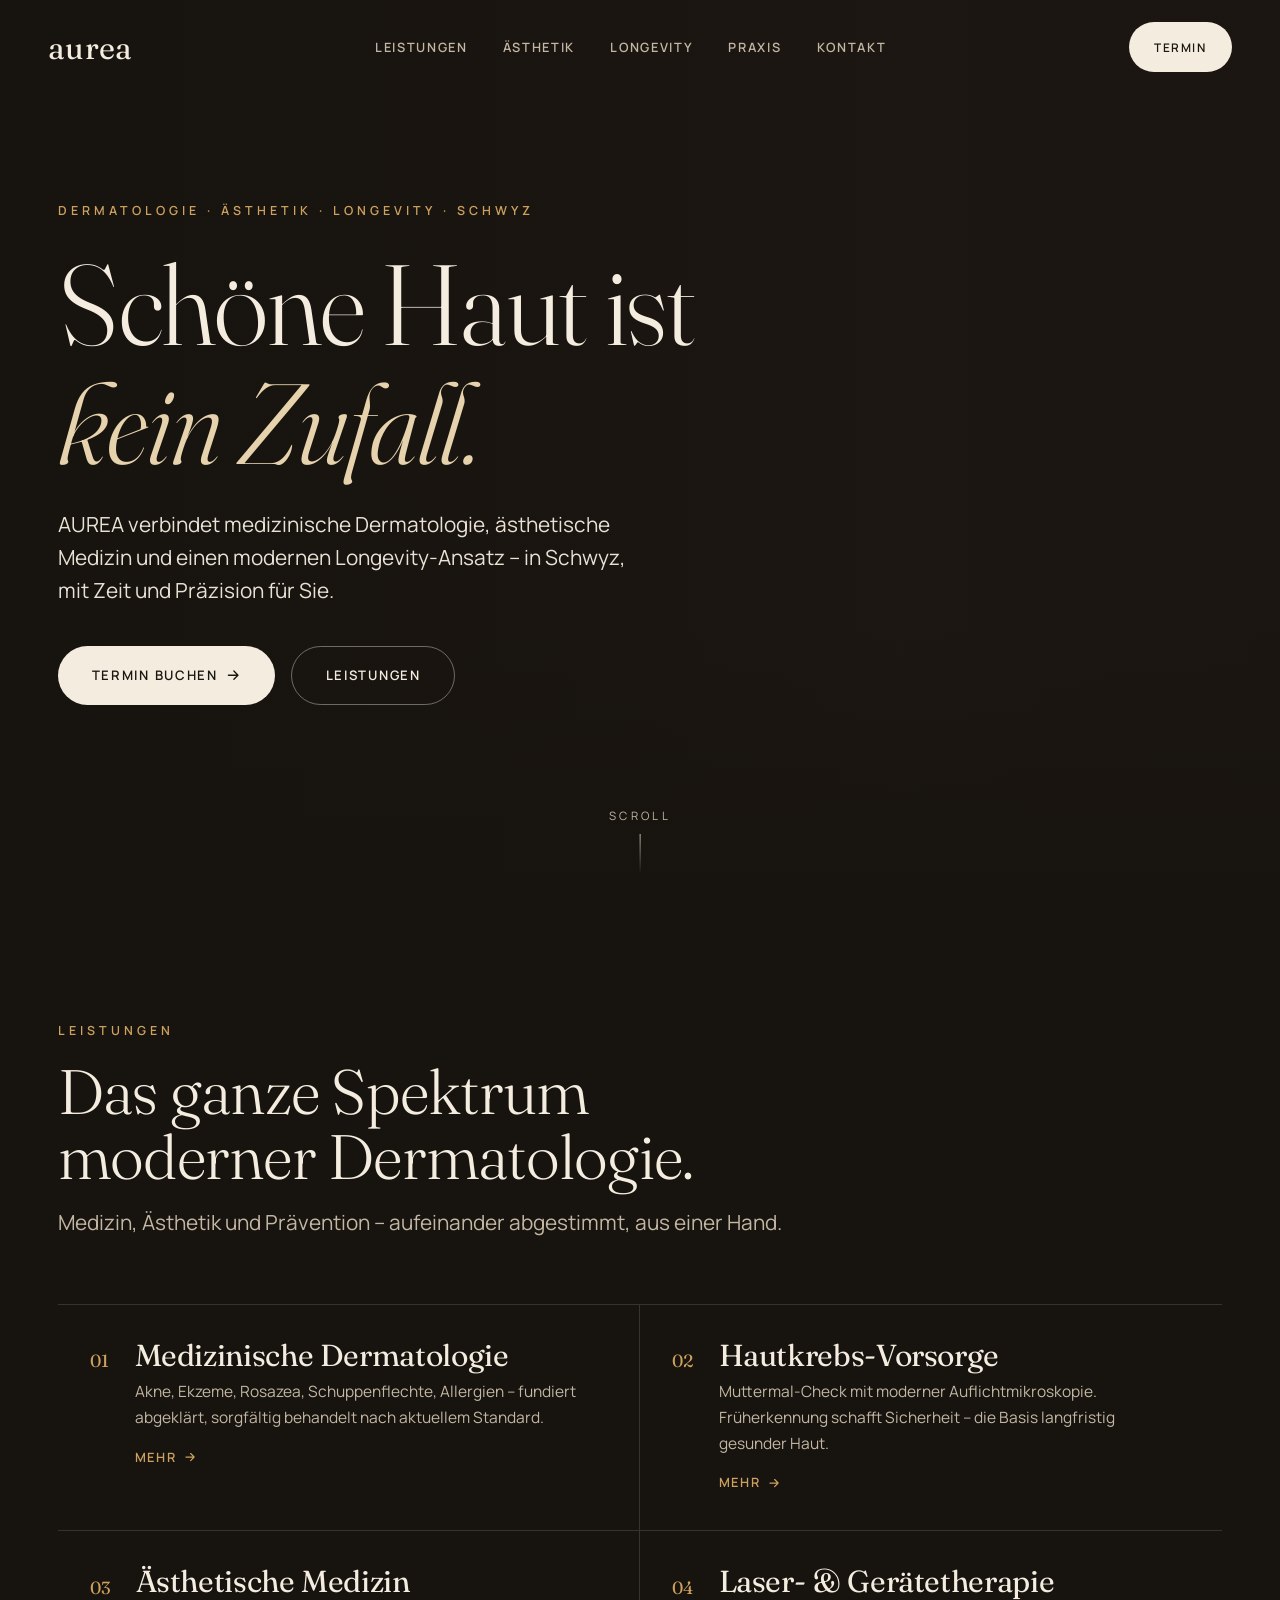
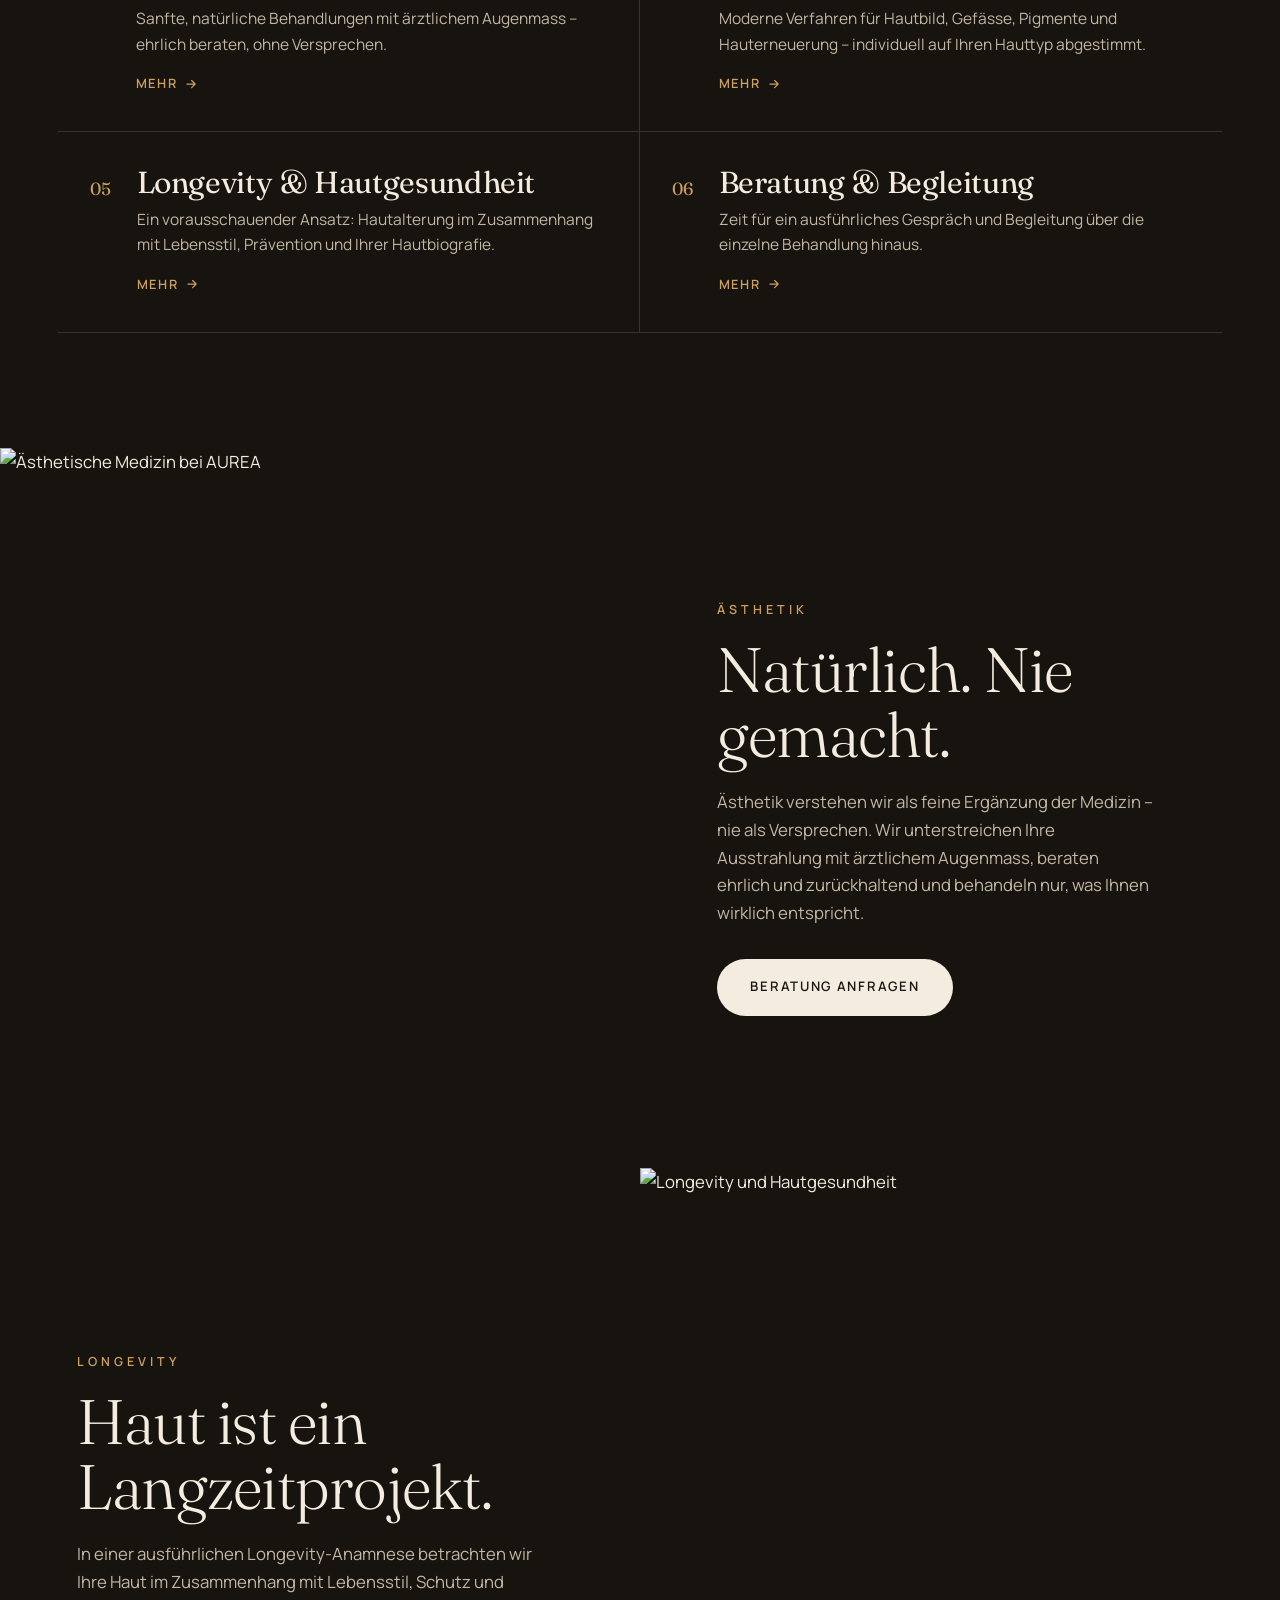
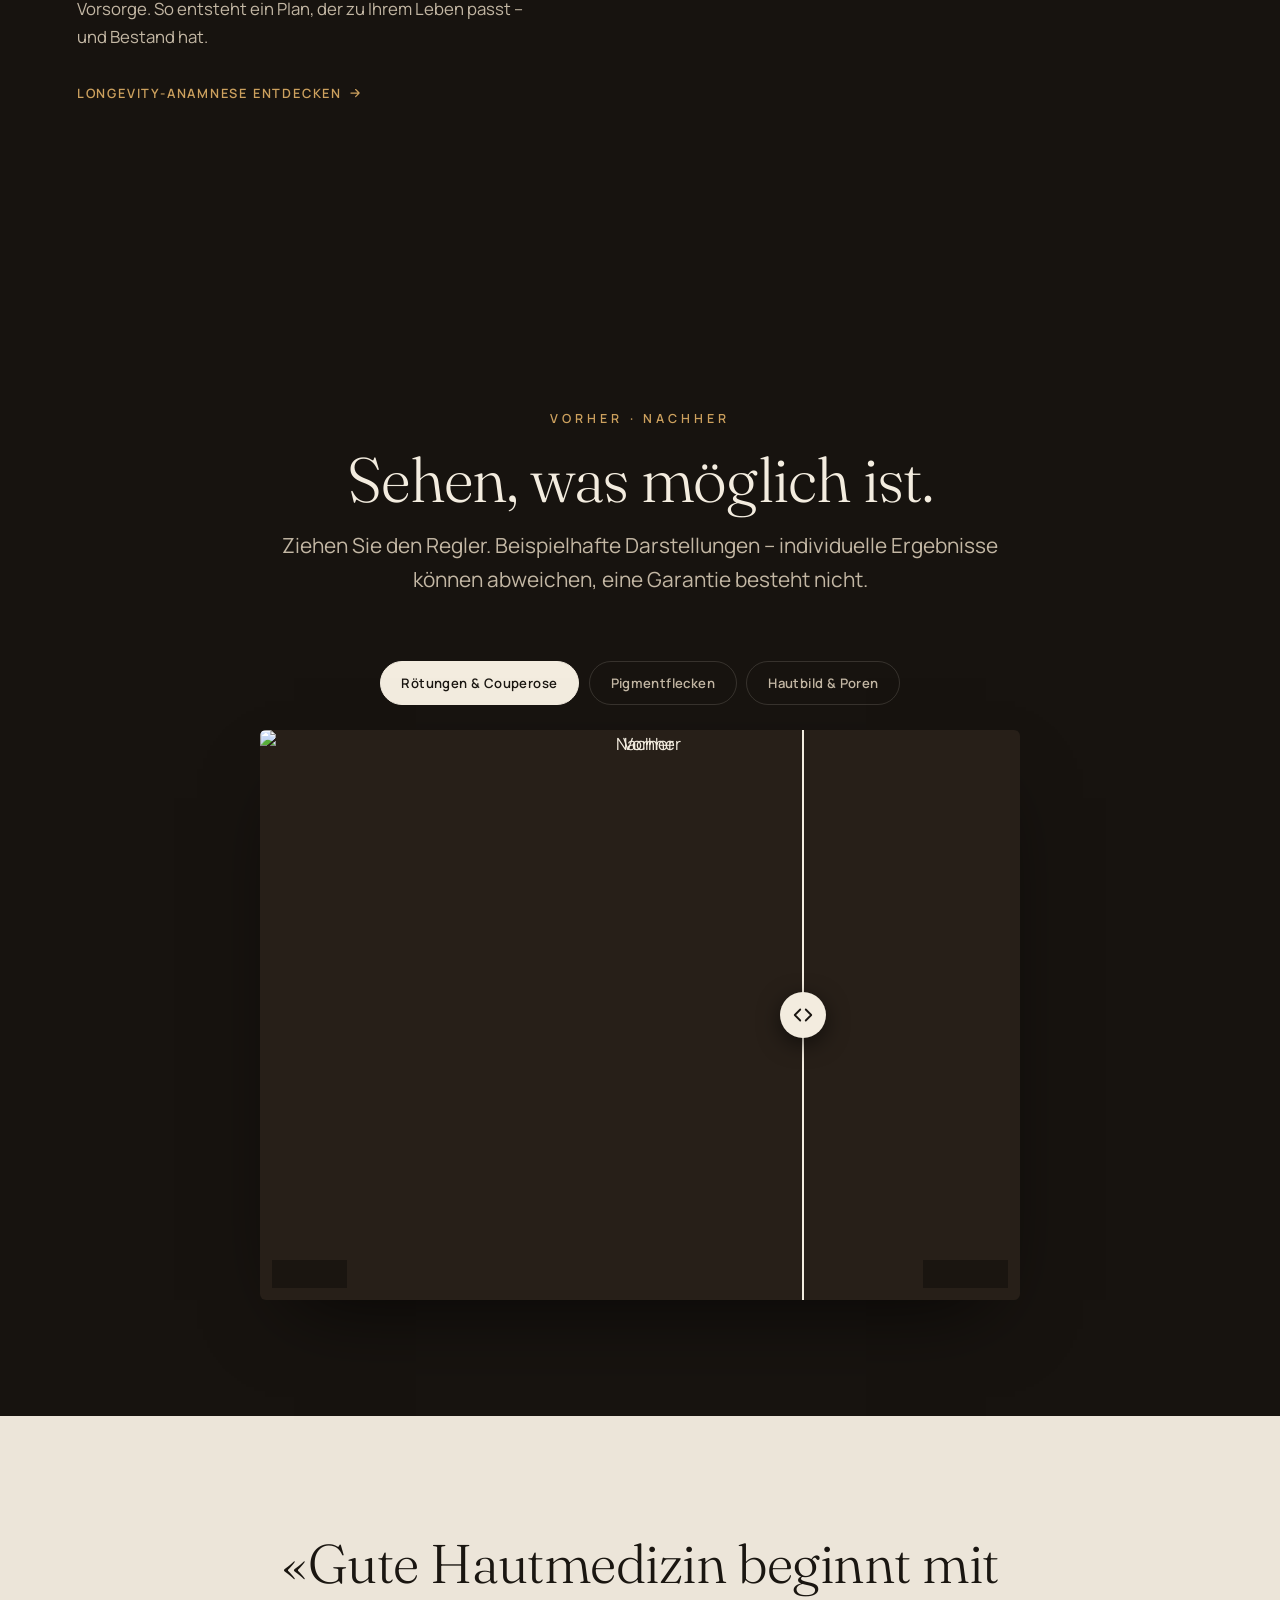
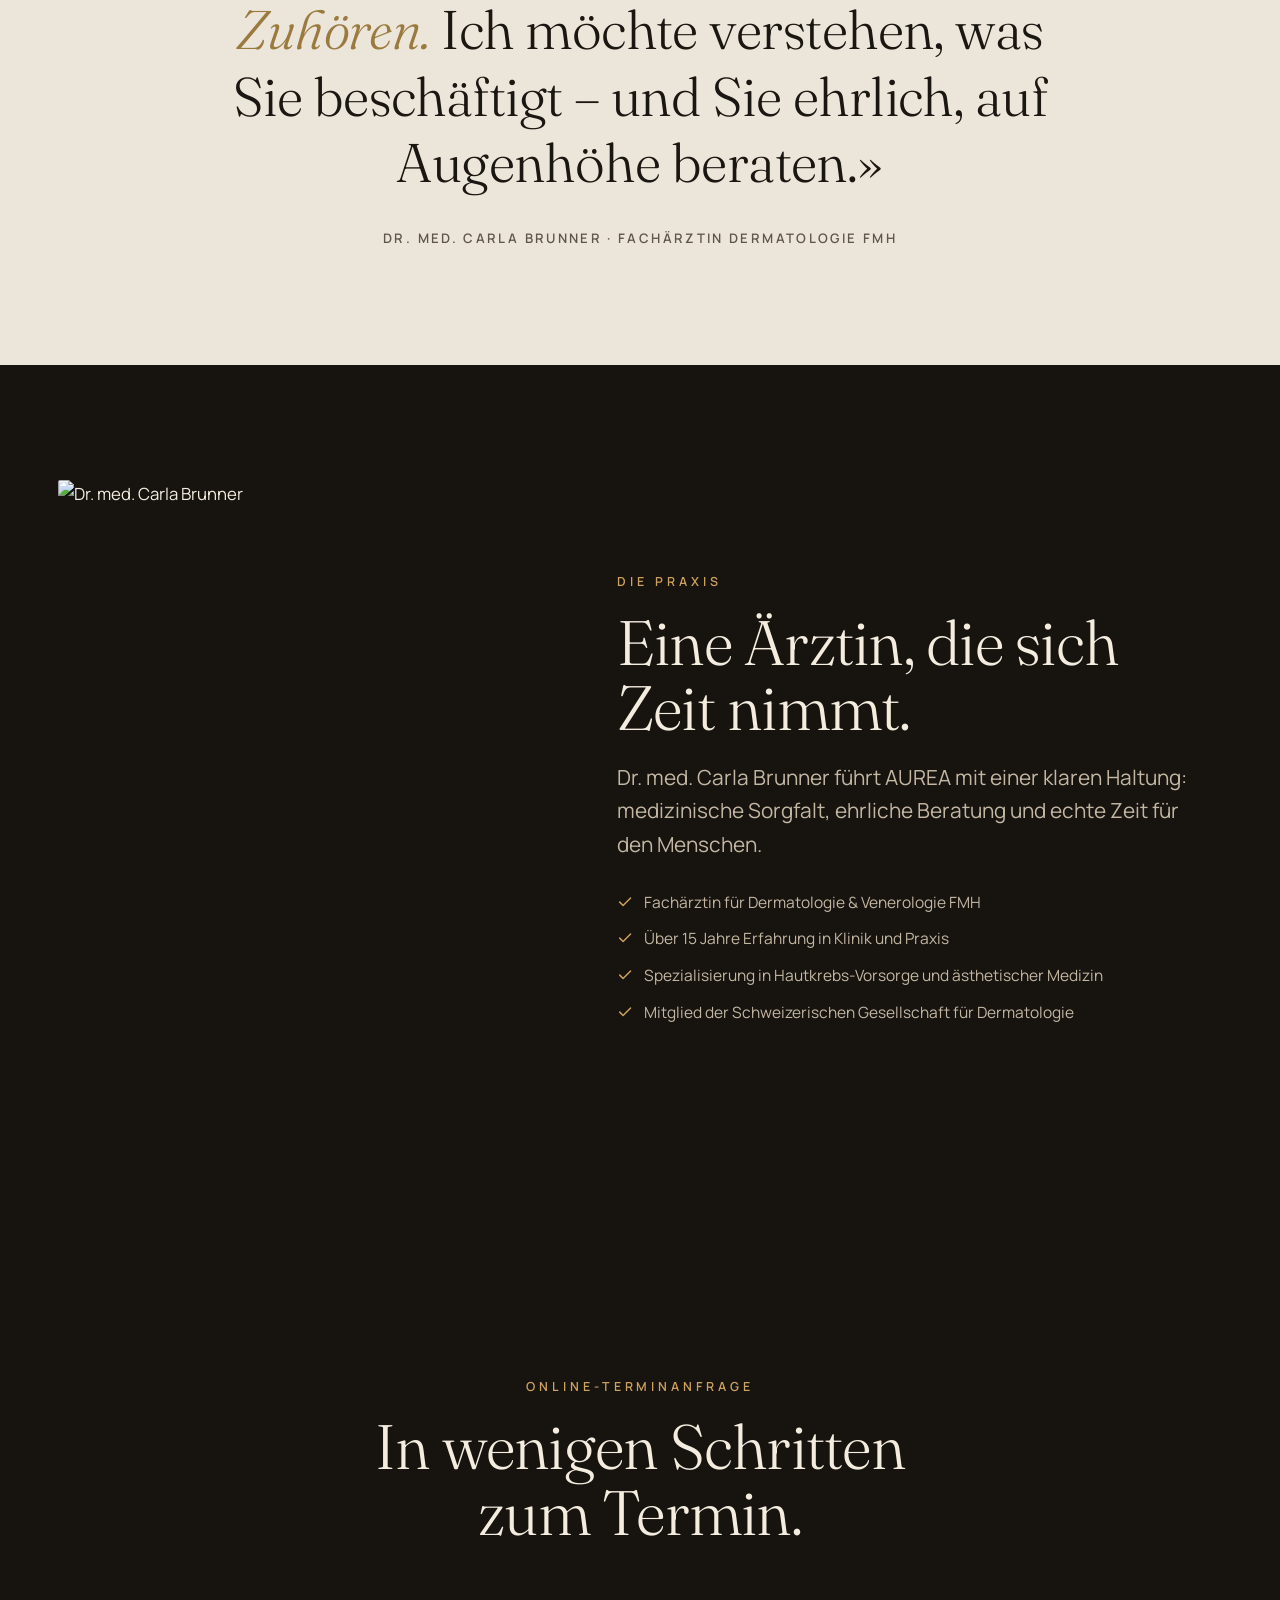
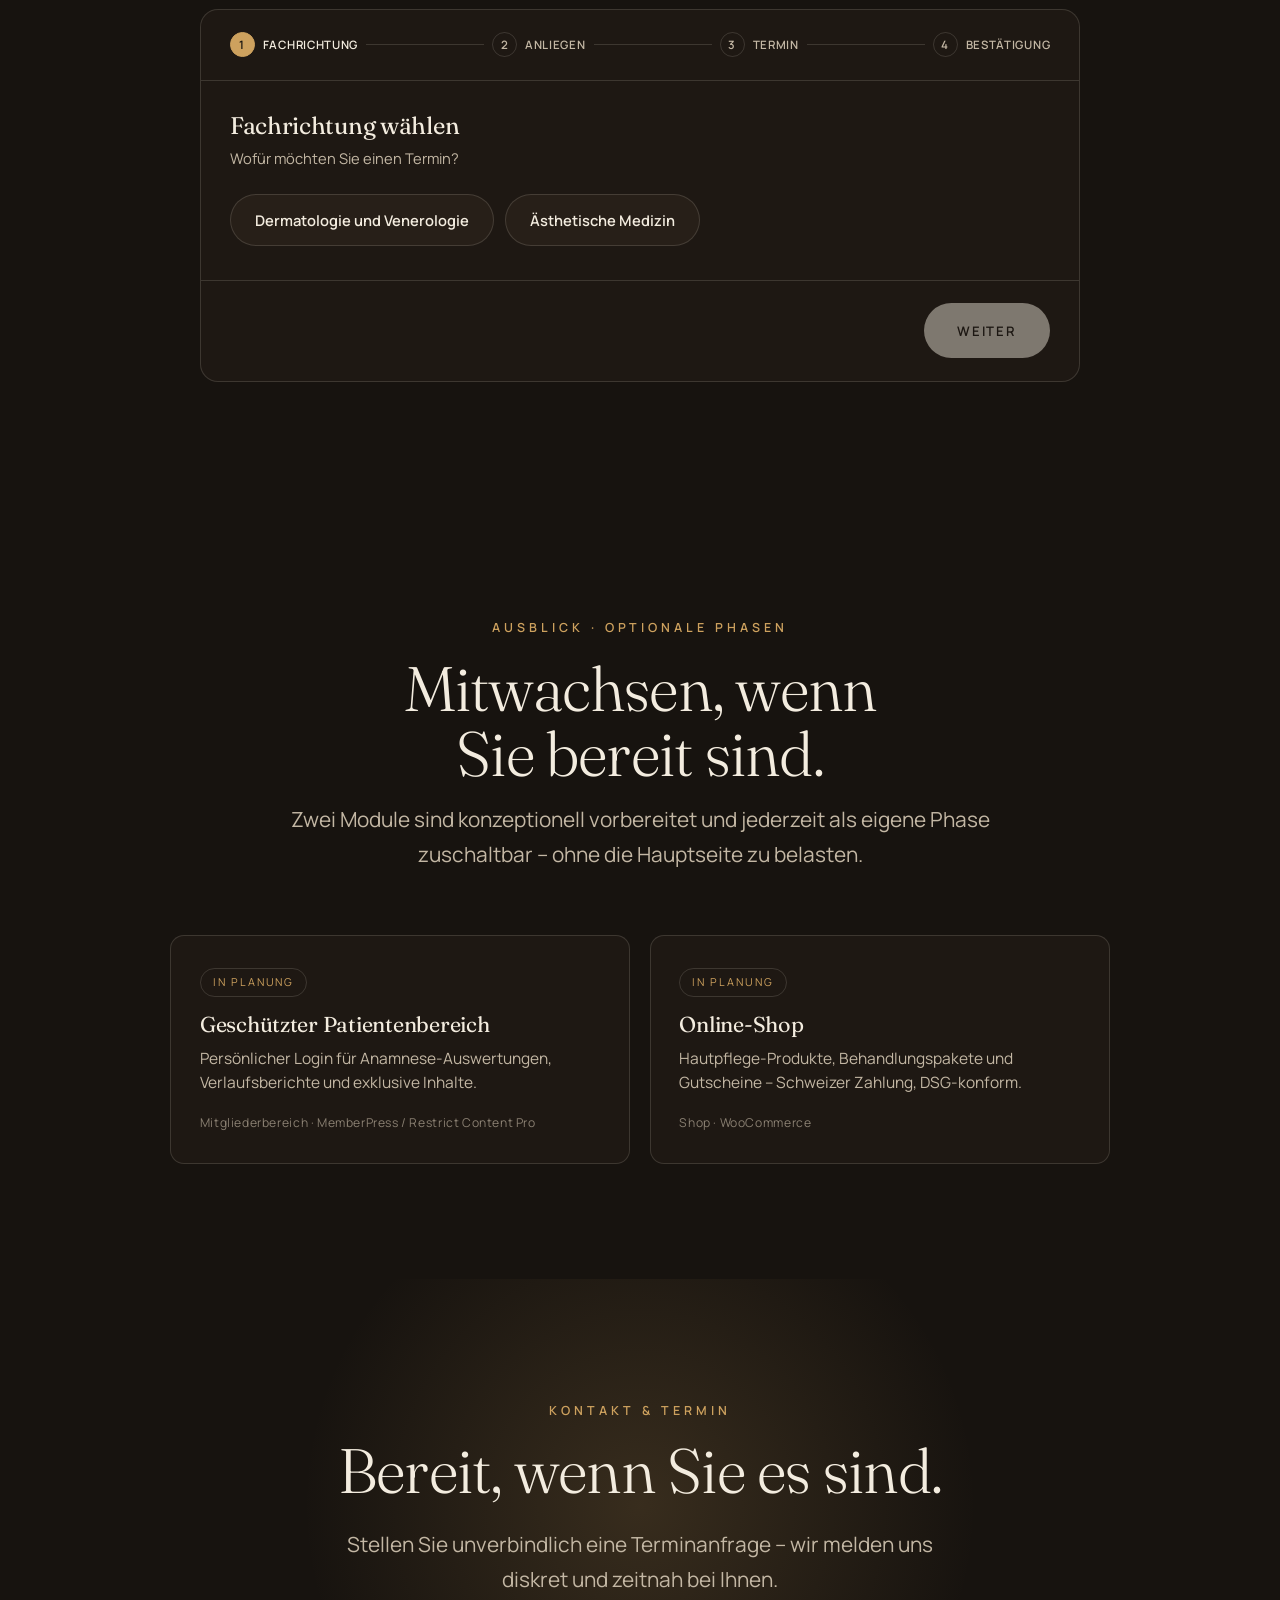
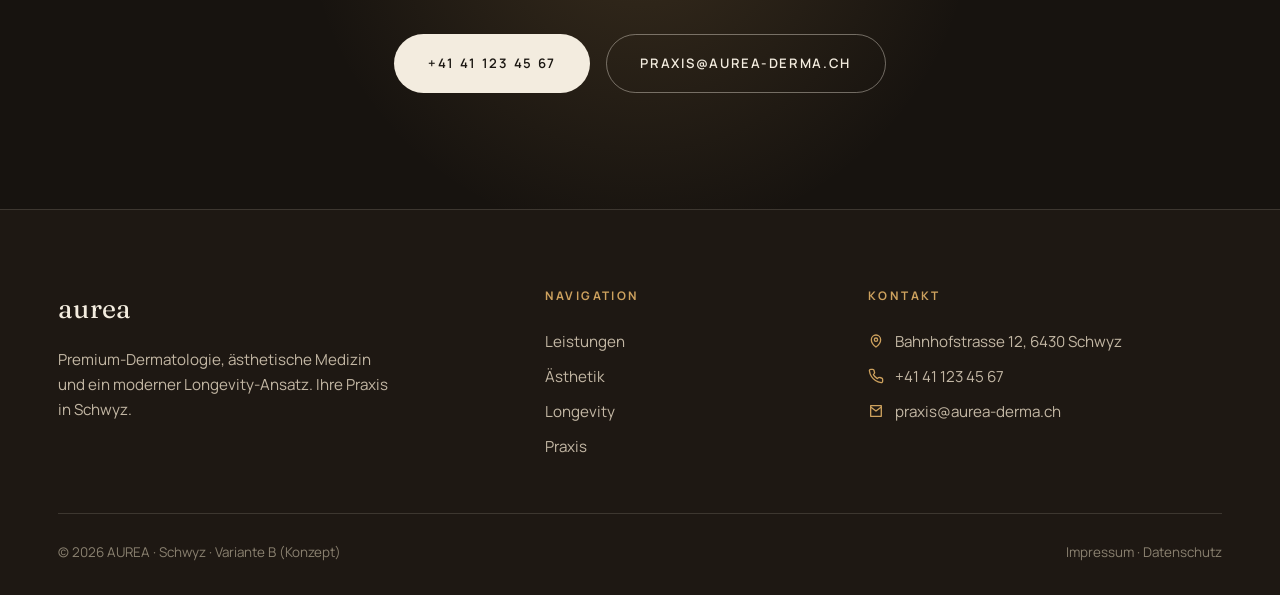
==== commit b00f785b: "Mobile-Politur: Burger-Menü, Buttons, Telefon, Kalender, Longevity-Entdopplung - Burger-Menü Handy r" ====
--- a/index.html
+++ b/index.html
@@ -8,6 +8,7 @@
 <meta name="description" content="AUREA Variante B — dunkle, editoriale Designsprache für eine Premium-Dermatologie. Konzept-Entwurf.">
   <link rel="preload" href="assets/fonts/fraunces-standard-normal.woff2" as="font" type="font/woff2" crossorigin>
   <link rel="preload" href="assets/fonts/manrope-wght-normal.woff2" as="font" type="font/woff2" crossorigin>
+<link rel="icon" href="assets/favicon.svg">
 <link rel="stylesheet" href="assets/style-b.css">
 </head>
 <body>
@@ -30,7 +31,10 @@
 
 <!-- HERO -->
 <section class="b-hero">
-  <div class="b-hero-bg"><img src="assets/img/b-hero.jpg" alt="" onerror="this.style.display='none'"></div>
+  <div class="b-hero-bg"><picture>
+    <source media="(max-width: 760px)" srcset="assets/img/b-hero-mobile.webp">
+    <img fetchpriority="high" decoding="async" width="1376" height="768" src="assets/img/b-hero.webp" alt="" onerror="this.style.display='none'">
+  </picture></div>
   <div class="b-hero-inner">
     <span class="b-eyebrow b-reveal">Dermatologie · Ästhetik · Longevity · Schwyz</span>
     <h1 class="b-reveal d1">Schöne Haut ist<br><em>kein Zufall.</em></h1>
@@ -63,7 +67,7 @@
 
 <!-- FEATURE: ÄSTHETIK -->
 <section class="b-feature" id="aesthetik">
-  <div class="media b-reveal"><img src="assets/img/b-feature-1.jpg" alt="Ästhetische Medizin bei AUREA"></div>
+  <div class="media b-reveal"><img loading="lazy" decoding="async" src="assets/img/b-feature-1.webp" alt="Ästhetische Medizin bei AUREA"></div>
   <div class="txt b-reveal d1">
     <span class="b-eyebrow">Ästhetik</span>
     <h2>Natürlich. Nie gemacht.</h2>
@@ -74,7 +78,7 @@
 
 <!-- FEATURE: LONGEVITY -->
 <section class="b-feature flip" id="longevity">
-  <div class="media b-reveal"><img src="assets/img/b-feature-2.jpg" alt="Longevity und Hautgesundheit"></div>
+  <div class="media b-reveal"><img loading="lazy" decoding="async" src="assets/img/b-feature-2.webp" alt="Longevity und Hautgesundheit"></div>
   <div class="txt b-reveal d1">
     <span class="b-eyebrow">Longevity</span>
     <h2>Haut ist ein Langzeit&shy;projekt.</h2>
@@ -97,8 +101,8 @@
       <button class="ba-pill" data-case="textur">Hautbild &amp; Poren</button>
     </div>
     <div class="ba-stage b-reveal d1" id="baStage">
-      <img class="ba-after" id="baAfter" src="assets/img/ba-roetung-after.jpg" alt="Nachher">
-      <img class="ba-before" id="baBefore" src="assets/img/ba-roetung-before.jpg" alt="Vorher">
+      <img loading="lazy" decoding="async" class="ba-after" id="baAfter" src="assets/img/ba-roetung-after.webp" alt="Nachher">
+      <img loading="lazy" decoding="async" class="ba-before" id="baBefore" src="assets/img/ba-roetung-before.webp" alt="Vorher">
       <div class="ba-handle"><span class="ba-knob"><svg viewBox="0 0 24 24" fill="none" stroke="currentColor" stroke-width="2" stroke-linecap="round" stroke-linejoin="round"><path d="m9 18-6-6 6-6M15 6l6 6-6 6"/></svg></span></div>
       <span class="ba-tag ba-tag-before">Vorher</span>
       <span class="ba-tag ba-tag-after">Nachher</span>
@@ -118,7 +122,7 @@
 <!-- DOCTOR -->
 <section class="b-section b-container" id="praxis">
   <div class="b-doctor">
-    <div class="media b-reveal"><img src="assets/img/b-doctor.jpg" alt="Dr. med. Carla Brunner"></div>
+    <div class="media b-reveal"><img loading="lazy" decoding="async" src="assets/img/b-doctor.webp" alt="Dr. med. Carla Brunner"></div>
     <div class="b-reveal d1">
       <span class="b-eyebrow">Die Praxis</span>
       <h2>Eine Ärztin, die sich Zeit nimmt.</h2>
@@ -199,8 +203,8 @@
   <div class="ausblick-grid b-reveal">
     <article class="ausblick-card">
       <span class="ausblick-tag">in Planung</span>
-      <h3>Patienten- &amp; Longevity-Bereich</h3>
-      <p>Geschützter Login für persönliche Anamnese-Auswertungen, Verlaufsberichte und exklusive Inhalte.</p>
+      <h3>Geschützter Patientenbereich</h3>
+      <p>Persönlicher Login für Anamnese-Auswertungen, Verlaufsberichte und exklusive Inhalte.</p>
       <span class="ausblick-meta">Mitgliederbereich · MemberPress / Restrict Content Pro</span>
     </article>
     <article class="ausblick-card">
--- a/assets/style-b.css
+++ b/assets/style-b.css
@@ -41,6 +41,11 @@
 }
 
 *, *::before, *::after { box-sizing: border-box; margin: 0; padding: 0; }
+/* Touch-Politur: kein blauer Tap-Flash auf Smartphones; Fokusring nur für Tastatur
+   (Accessibility bleibt erhalten, sieht aber bei Maus/Touch sauber aus). */
+* { -webkit-tap-highlight-color: transparent; }
+:focus:not(:focus-visible) { outline: none; }
+:focus-visible { outline: 2px solid var(--gold); outline-offset: 3px; border-radius: 6px; }
 html { scroll-behavior: smooth; }
 body { font-family: var(--sans); font-size: 1.05rem; line-height: 1.65; color: var(--bone);
   background: var(--noir); -webkit-font-smoothing: antialiased; overflow-x: hidden; }
@@ -61,11 +66,12 @@
 .b-lead { font-size: var(--fs-lead); color: var(--bone-mut); line-height: 1.6; }
 
 /* Buttons — cream pill (primary), outline (secondary) */
-.b-btn { display: inline-flex; align-items: center; justify-content: center; gap: 0.6em;
-  font-family: var(--sans); font-weight: 600; font-size: 0.82rem; letter-spacing: 0.16em; text-transform: uppercase;
-  padding: 1.15rem 2.2rem; border-radius: 100px; min-height: 44px;
+.b-btn { display: inline-flex; align-items: center; justify-content: center; gap: 0.55em;
+  font-family: var(--sans); font-weight: 600; font-size: 0.82rem; letter-spacing: 0.13em; text-transform: uppercase;
+  padding: 1.1rem 2.1rem; border-radius: 100px; min-height: 50px; white-space: nowrap;
   transition: transform .45s var(--ease), background .35s, color .35s, box-shadow .45s var(--ease); }
-.b-btn svg { width: 1.05em; height: 1.05em; }
+.b-btn svg { width: 1.25em; height: 1.25em; flex-shrink: 0; transition: transform .35s var(--ease); }
+.b-btn:hover svg { transform: translateX(4px); }
 .b-btn-cream { background: var(--bone); color: var(--ink); }
 .b-btn-cream:hover { background: #fff; transform: translateY(-3px); box-shadow: 0 18px 40px -18px rgba(0,0,0,0.6); }
 .b-btn-outline { border: 1.5px solid rgba(243,236,223,0.4); color: var(--bone); }
@@ -92,6 +98,8 @@
 .b-nav-cta { padding: 0.85rem 1.6rem; font-size: 0.74rem; }
 .b-nav-toggle { display: none; flex-direction: column; justify-content: center; align-items: center; gap: 5px; width: 44px; height: 44px; }
 .b-nav-toggle span { width: 26px; height: 2px; background: var(--bone); border-radius: 2px; transition: .35s var(--ease); }
+/* Scroll-Sperre des Hintergrunds, solange das Mobil-Menü offen ist */
+body.b-noscroll { overflow: hidden; }
 
 /* ---------- HERO ---------- */
 .b-hero { position: relative; min-height: 100svh; display: flex; align-items: center; overflow: hidden; }
@@ -317,15 +325,23 @@
 @media (max-width: 900px) {
   .b-nav-links { display: none; }
   .b-nav-cta { display: none; }
-  .b-nav-toggle { display: flex; }
+  .b-nav-toggle { display: flex; position: relative; z-index: 210; }
+  /* Offen: Header-backdrop-filter MUSS aus sein — sonst wird der fixe Overlay am gefilterten
+     Header (winzige Höhe) statt am Viewport ausgerichtet → abgeschnittenes, unleserliches Menü. */
+  .b-nav.open { background: var(--noir); -webkit-backdrop-filter: none; backdrop-filter: none; border-bottom-color: transparent; }
+  .b-nav.open .b-brand { position: relative; z-index: 210; }
   .b-nav.open .b-nav-links { display: flex; flex-direction: column; position: fixed; inset: 0; background: var(--noir);
-    align-items: center; justify-content: center; gap: 2.2rem; font-size: 1.1rem; z-index: 99; }
+    align-items: center; justify-content: center; gap: 1.9rem; font-size: 1.2rem; z-index: 200;
+    padding: 6rem var(--gut) calc(2.5rem + env(safe-area-inset-bottom,0px)); }
+  .b-nav.open .b-nav-links a { color: var(--bone); }
   .b-nav.open .b-nav-toggle span:nth-child(1) { transform: translateY(7px) rotate(45deg); }
   .b-nav.open .b-nav-toggle span:nth-child(2) { opacity: 0; }
   .b-nav.open .b-nav-toggle span:nth-child(3) { transform: translateY(-7px) rotate(-45deg); }
   .b-hero { align-items: flex-end; padding-bottom: clamp(3rem,10vw,5rem); padding-top: calc(5rem + env(safe-area-inset-top,0px)); }
   .b-hero-bg img { object-position: 60% center; }
   .b-hero-bg::after { background: linear-gradient(0deg, var(--noir) 6%, rgba(23,19,15,0.55) 46%, rgba(23,19,15,0.5) 100%); }
+  /* Scroll-Hinweis auf Touch ausblenden (überlagerte sonst die Buttons im bottom-aligned Hero) */
+  .b-scroll { display: none; }
   .b-serv { grid-template-columns: 1fr; }
   .b-serv-item:nth-child(odd) { border-right: none; }
   .b-feature, .b-feature.flip { grid-template-columns: 1fr; }
@@ -338,12 +354,17 @@
 }
 @media (max-width: 560px) {
   .b-footer-grid { grid-template-columns: 1fr; gap: 2rem; }
-  .b-hero-actions .b-btn { flex: 1; }
+  /* Hero- & Kontakt-Buttons sauber gestapelt & voll zentriert statt nebeneinander gequetscht
+     (verhindert u. a. den Umbruch der Telefonnummer im Kontakt-Button) */
+  .b-hero-actions { flex-direction: column; align-items: stretch; gap: 0.85rem; }
+  .b-hero-actions .b-btn { flex: none; width: 100%; }
 }
 @media (max-width: 760px) {
   .bk-week { grid-template-columns: repeat(3, 1fr); }
   .bk-steps .lbl { display: none; }
   .bk-steps { justify-content: center; }
+  /* Portrait-Hero (4:5): Gesicht oben halten, dunkle Textzone unten zeigen */
+  .b-hero-bg img { object-position: 50% 8%; transform-origin: 50% 30%; }
 }
 @media (max-width: 480px) {
   .bk-week { grid-template-columns: repeat(2, 1fr); }
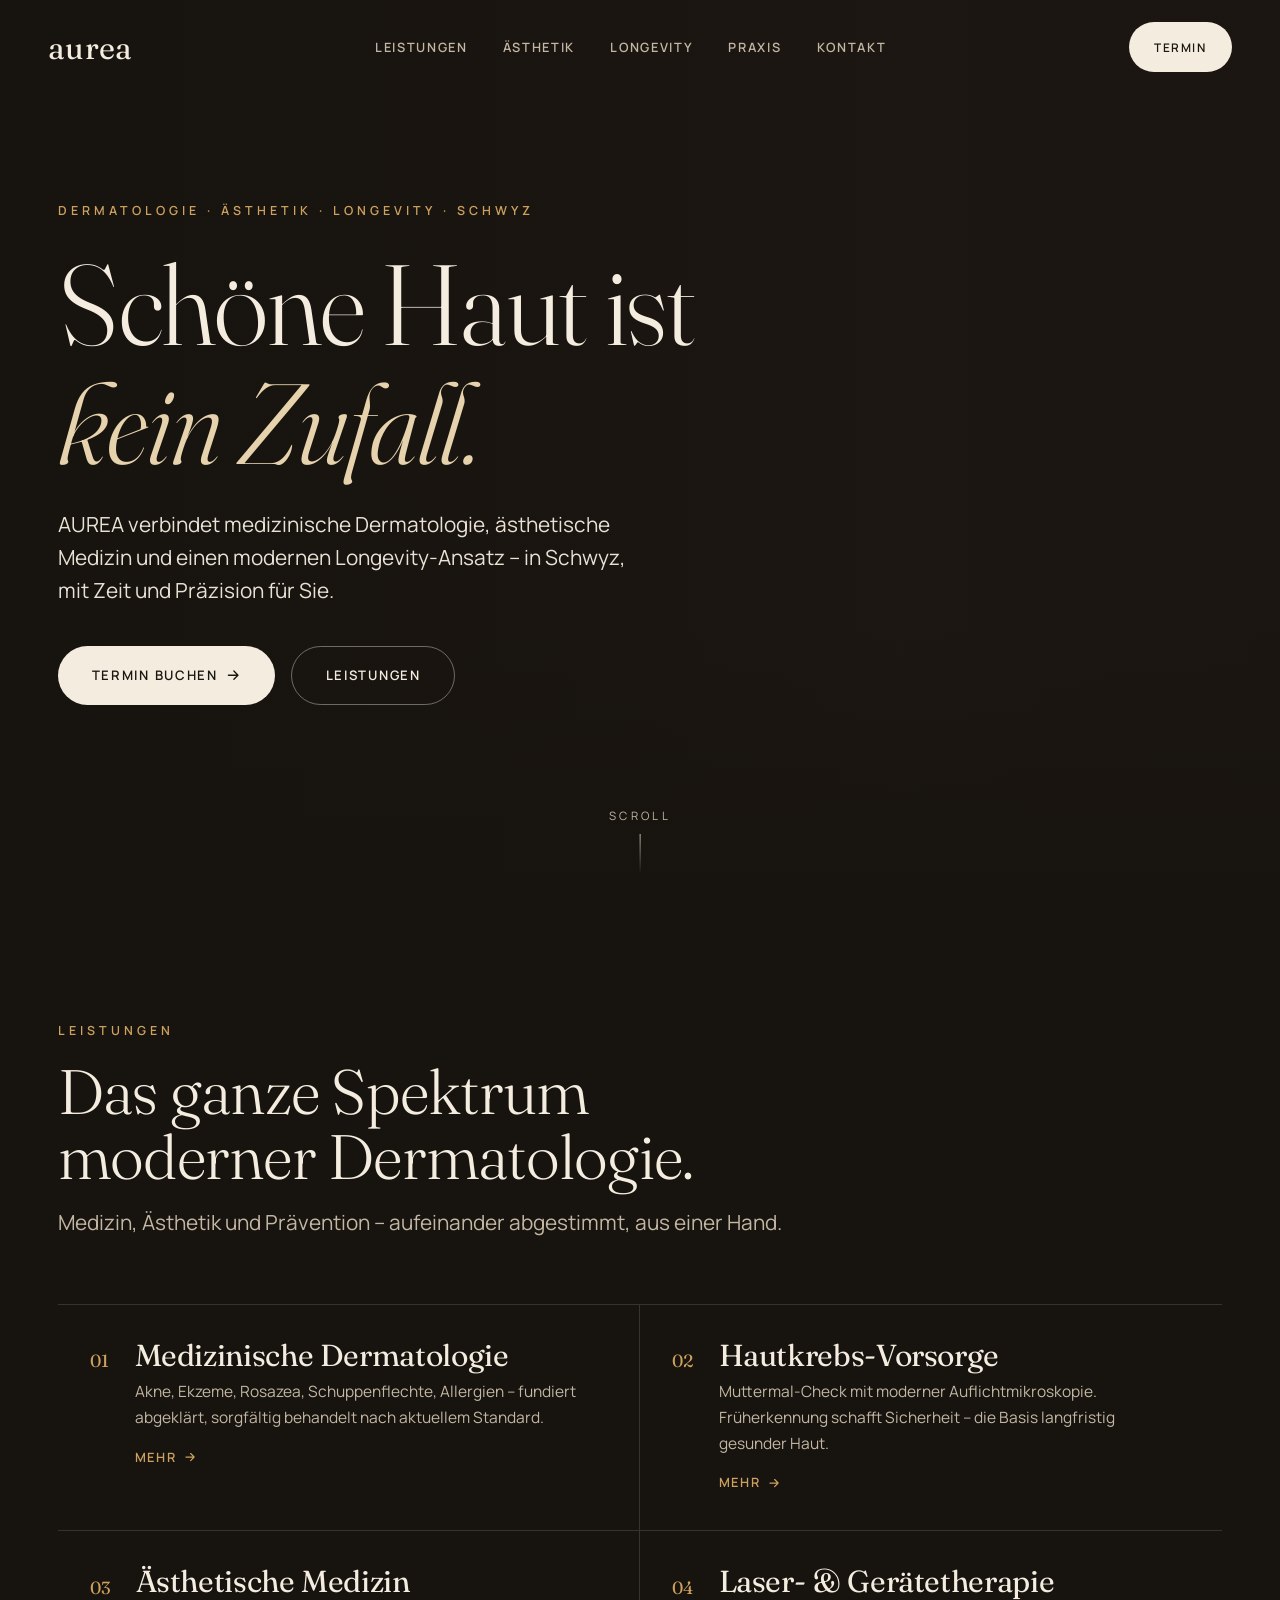
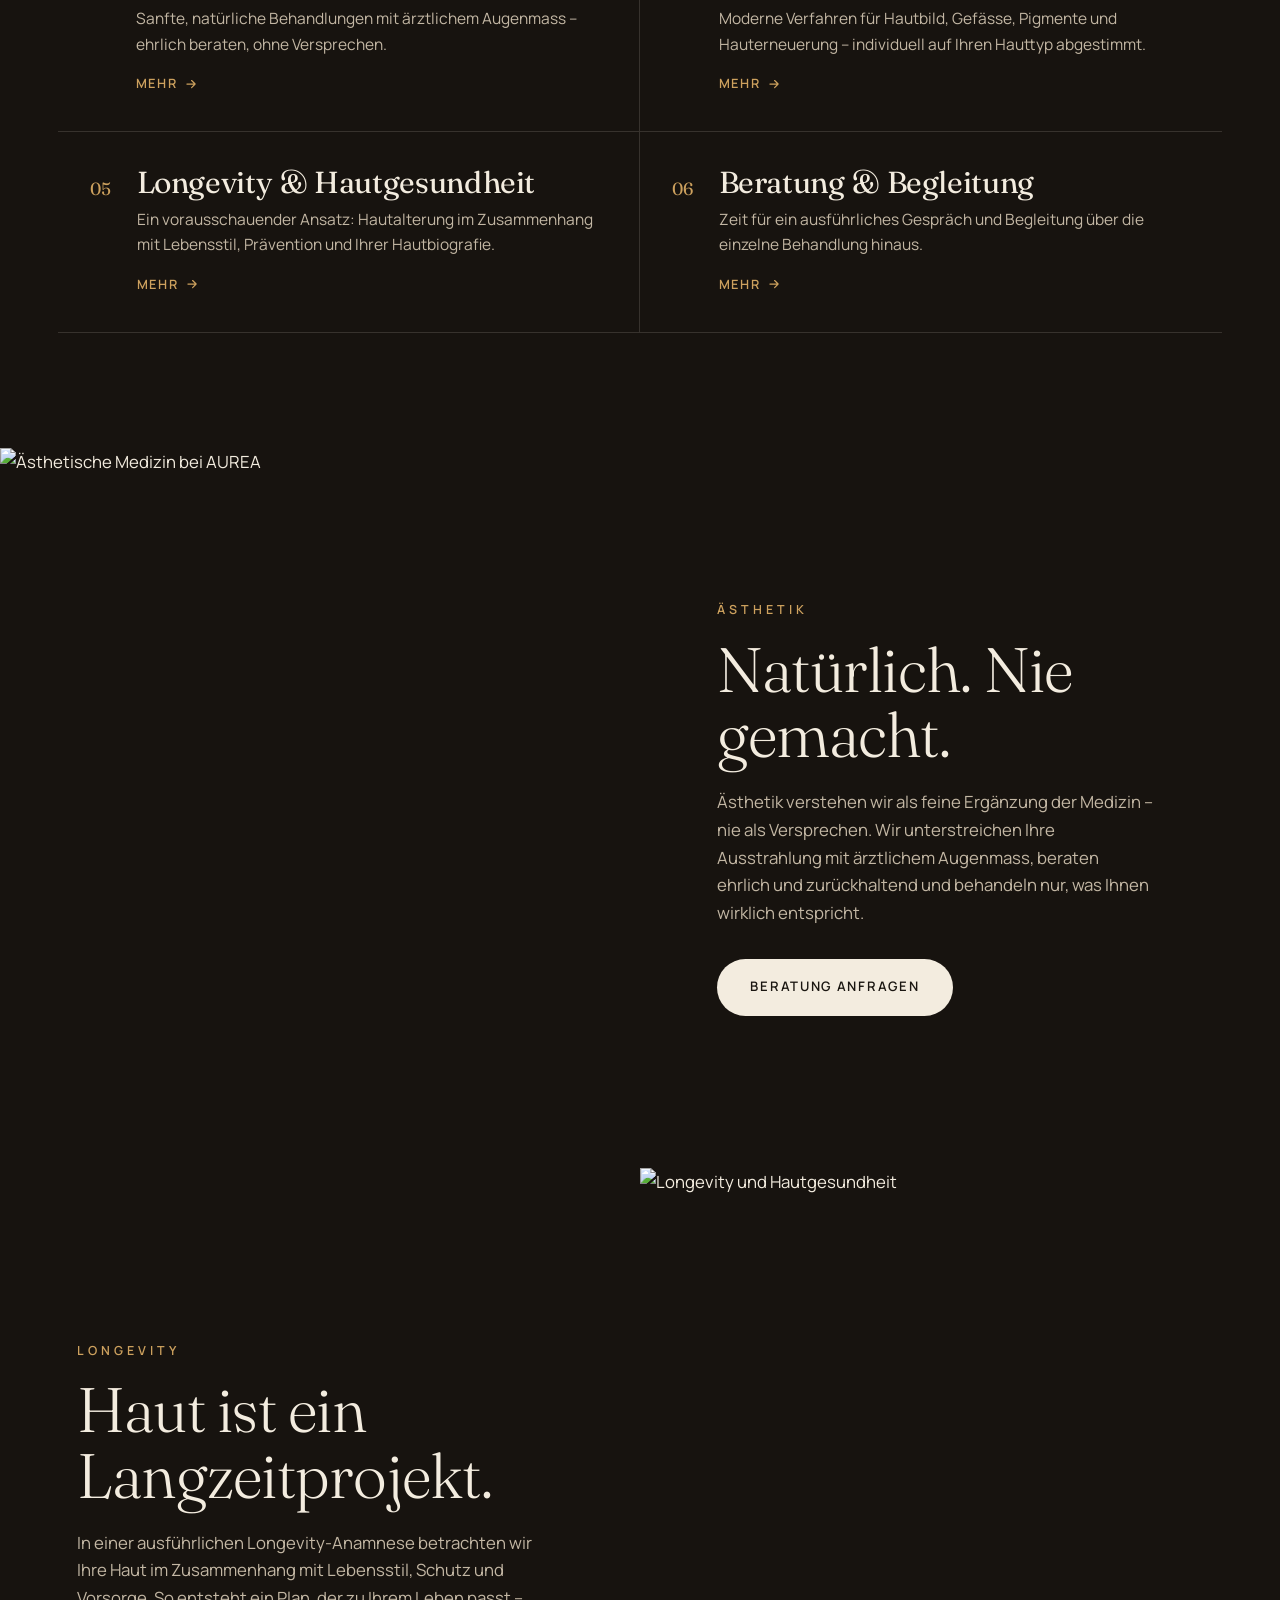
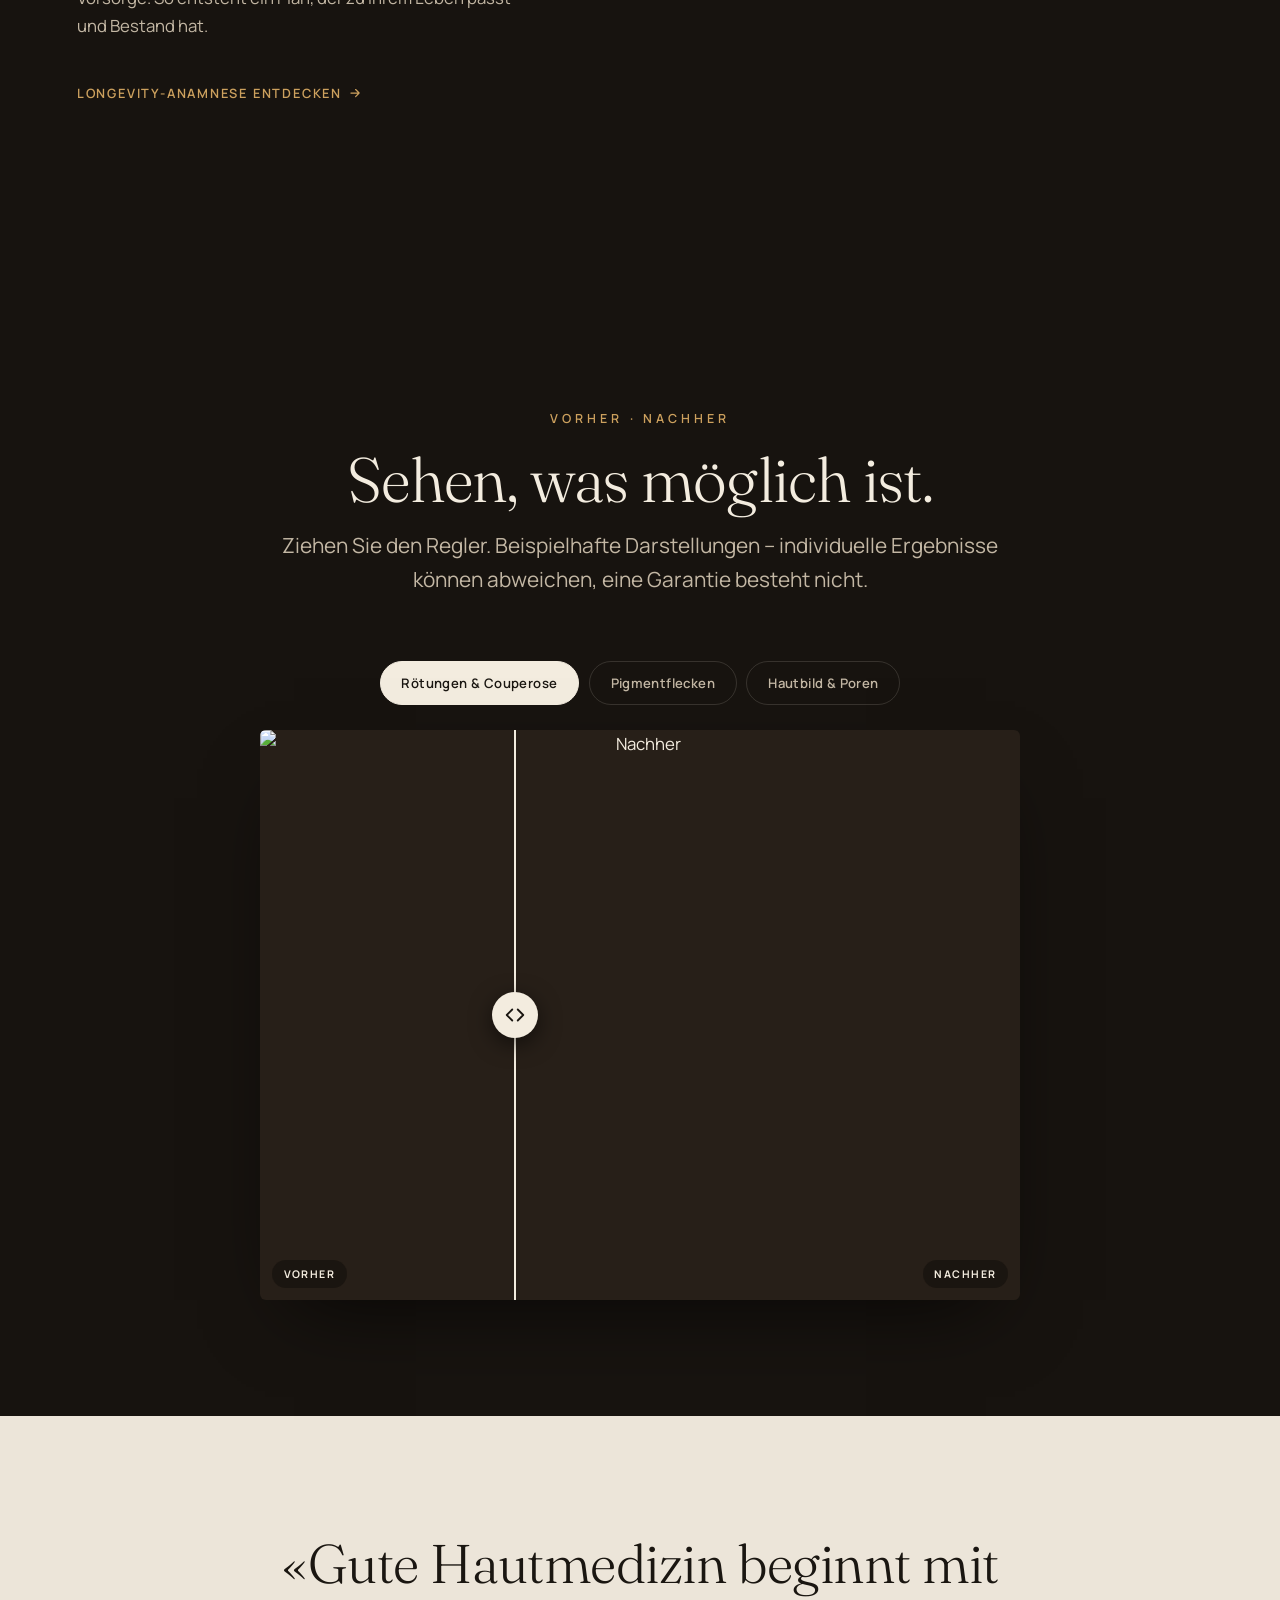
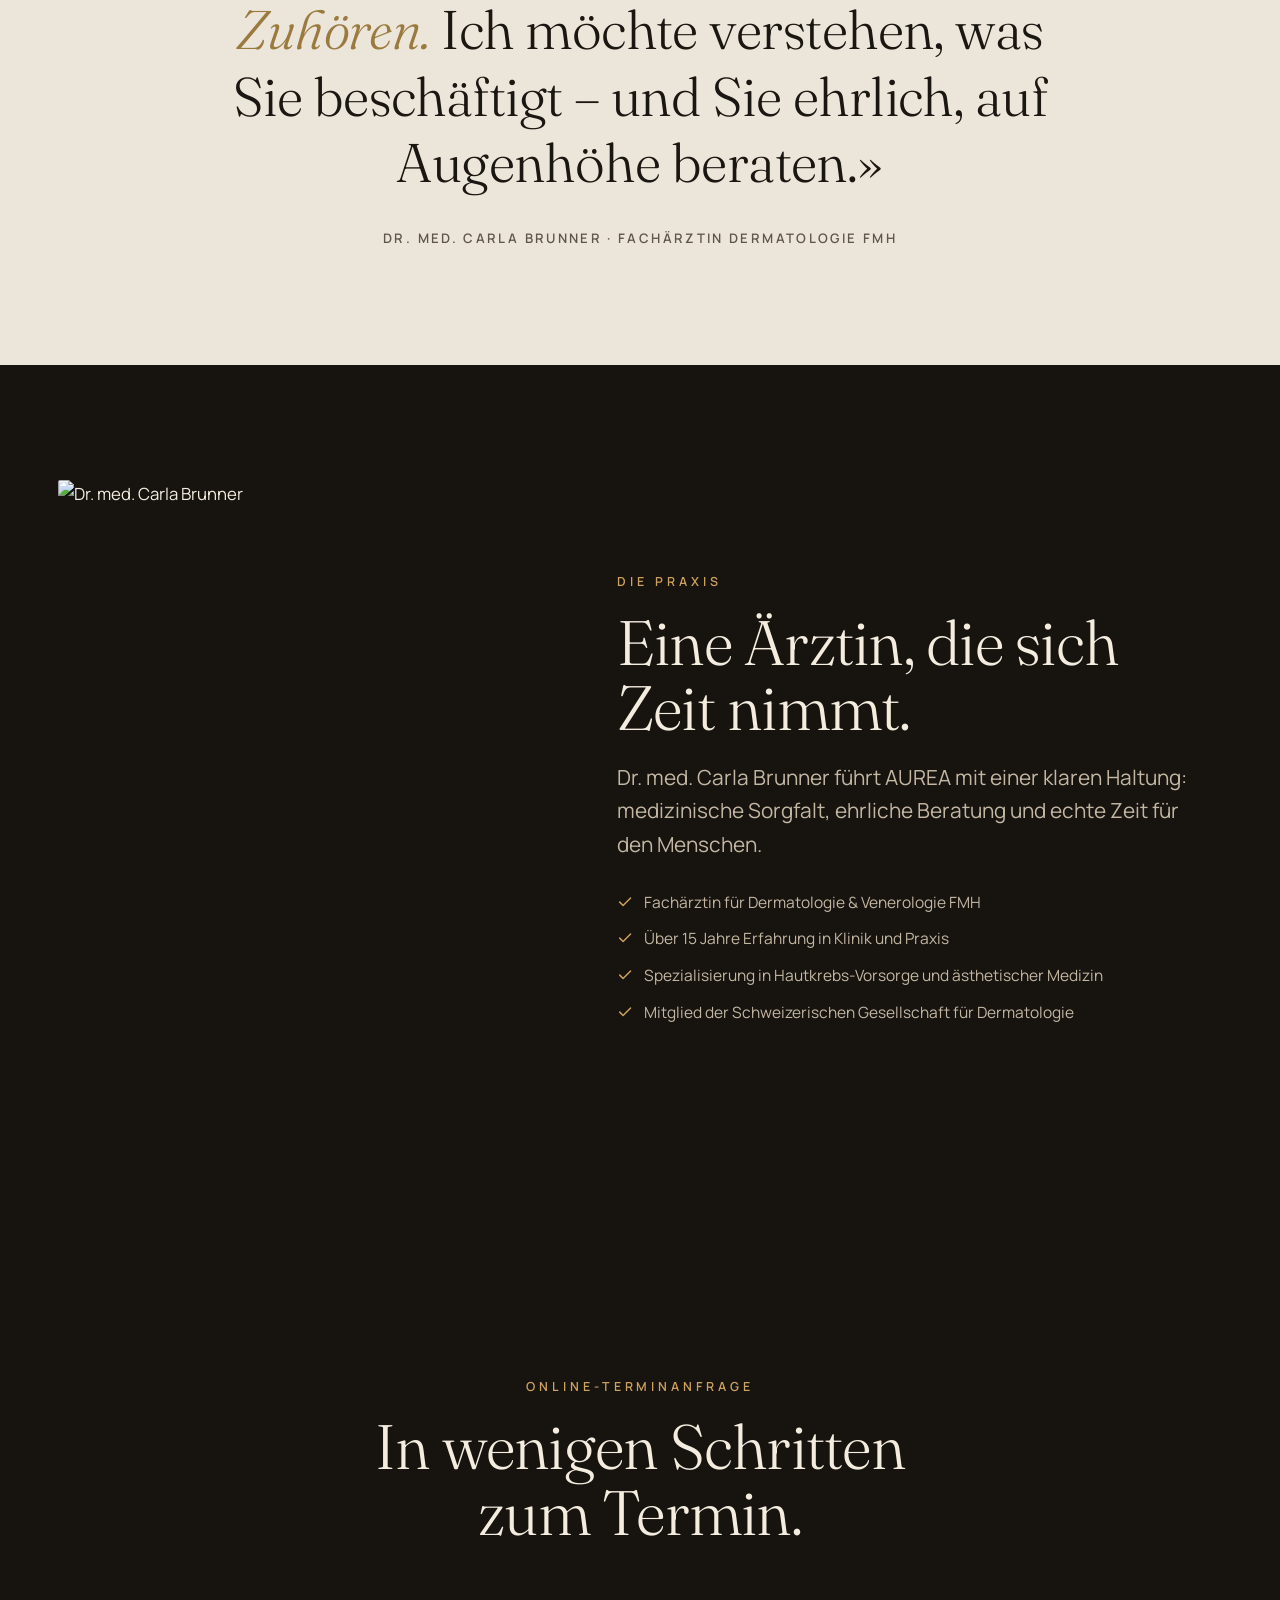
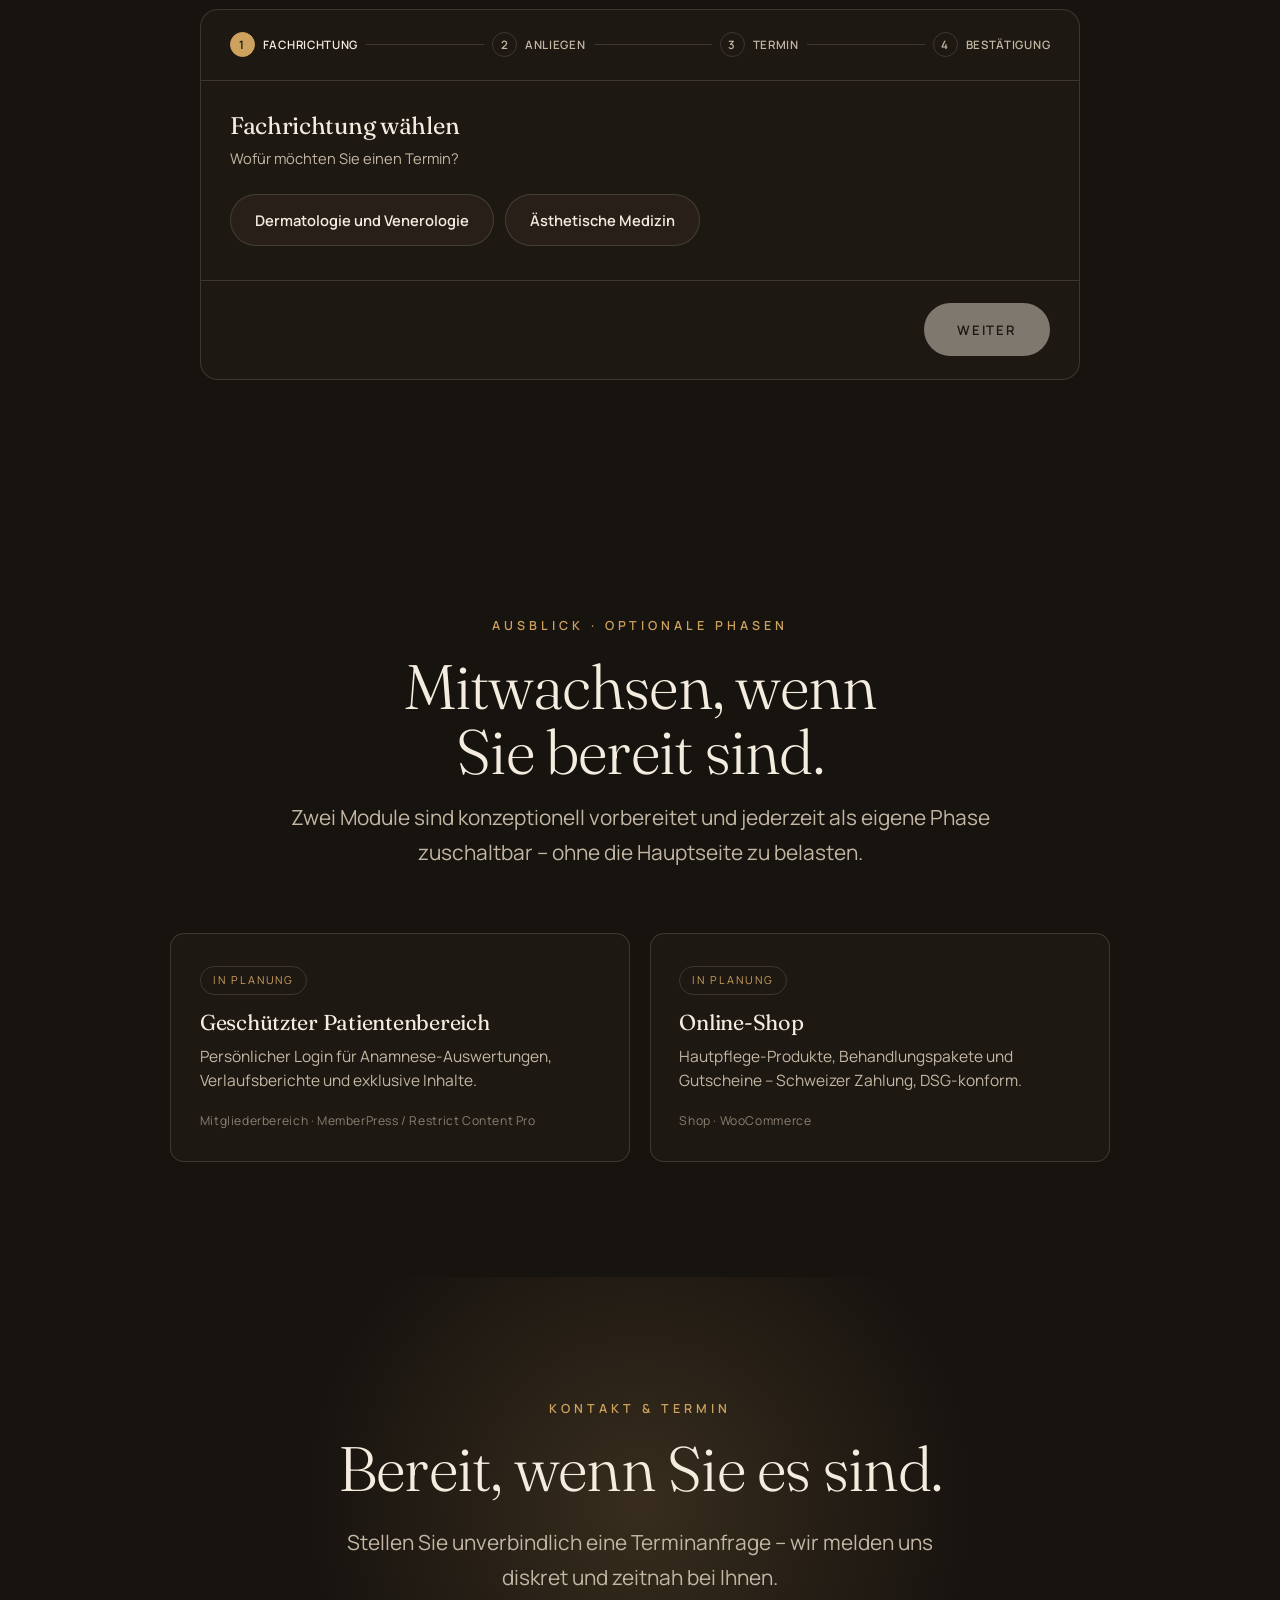
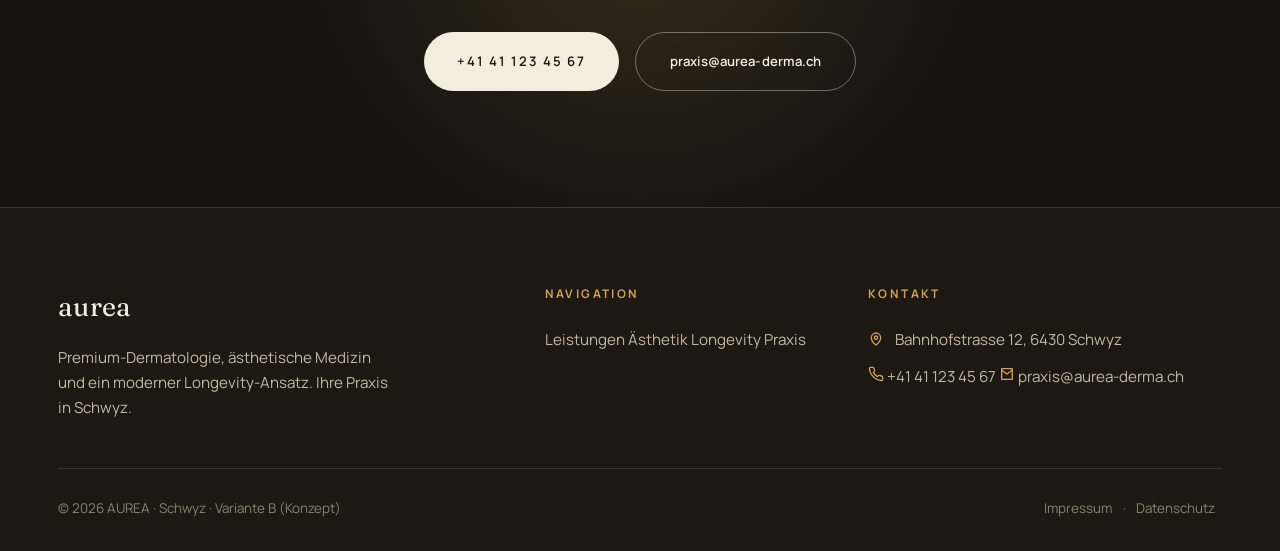
==== commit 98b3f498: "HIG-/Mobile-UX-Audit: Major-Befunde + Politur umgesetzt 7-Perspektiven-Gremium (Apple HIG/WCAG/Mater" ====
--- a/index.html
+++ b/index.html
@@ -3,7 +3,7 @@
 <head>
 <meta charset="UTF-8">
 <script>document.documentElement.classList.add('aurea-js');</script>
-<meta name="viewport" content="width=device-width, initial-scale=1.0">
+<meta name="viewport" content="width=device-width, initial-scale=1.0, viewport-fit=cover">
 <title>AUREA — Variante B (Noir Editorial) · Dermatologie & Longevity, Schwyz</title>
 <meta name="description" content="AUREA Variante B — dunkle, editoriale Designsprache für eine Premium-Dermatologie. Konzept-Entwurf.">
   <link rel="preload" href="assets/fonts/fraunces-standard-normal.woff2" as="font" type="font/woff2" crossorigin>
@@ -22,6 +22,8 @@
     <a href="#longevity">Longevity</a>
     <a href="#praxis">Praxis</a>
     <a href="#kontakt">Kontakt</a>
+    <a href="#termin" class="b-btn b-btn-cream b-nav-menu-cta">Termin buchen
+      <svg viewBox="0 0 24 24" fill="none" stroke="currentColor" stroke-width="2" stroke-linecap="round" stroke-linejoin="round"><path d="M5 12h14M13 6l6 6-6 6"/></svg></a>
   </nav>
   <div style="display:flex;align-items:center;gap:1rem">
     <a href="#termin" class="b-btn b-btn-cream b-nav-cta">Termin</a>
@@ -187,7 +189,7 @@
       </div>
     </div>
     <div class="bk-nav">
-      <button class="b-btn b-btn-outline" id="bkBack" style="visibility:hidden">Zurück</button>
+      <button class="b-btn b-btn-outline" id="bkBack" style="display:none">Zurück</button>
       <button class="b-btn b-btn-cream" id="bkFwd">Weiter</button>
     </div>
   </div>
@@ -225,7 +227,7 @@
     <p class="b-reveal">Stellen Sie unverbindlich eine Terminanfrage – wir melden uns diskret und zeitnah bei Ihnen.</p>
     <div class="b-hero-actions b-reveal" style="justify-content:center">
       <a href="tel:+41411234567" class="b-btn b-btn-cream">+41 41 123 45 67</a>
-      <a href="mailto:praxis@aurea-derma.ch" class="b-btn b-btn-outline">praxis@aurea-derma.ch</a>
+      <a href="mailto:praxis@aurea-derma.ch" class="b-btn b-btn-outline b-btn-lower">praxis@aurea-derma.ch</a>
     </div>
   </div>
 </section>
@@ -248,8 +250,8 @@
       <div class="b-footer-col">
         <h4>Kontakt</h4>
         <div class="b-cl"><svg viewBox="0 0 24 24" fill="none" stroke="currentColor" stroke-width="2" stroke-linecap="round" stroke-linejoin="round"><path d="M12 21s-7-5.2-7-11a7 7 0 0 1 14 0c0 5.8-7 11-7 11Z"/><circle cx="12" cy="10" r="2.5"/></svg> Bahnhofstrasse 12, 6430 Schwyz</div>
-        <div class="b-cl"><svg viewBox="0 0 24 24" fill="none" stroke="currentColor" stroke-width="2" stroke-linecap="round" stroke-linejoin="round"><path d="M22 16.9v3a2 2 0 0 1-2.2 2 19.8 19.8 0 0 1-8.6-3.1 19.5 19.5 0 0 1-6-6 19.8 19.8 0 0 1-3.1-8.7A2 2 0 0 1 4.1 2h3a2 2 0 0 1 2 1.7c.1.9.4 1.8.7 2.7a2 2 0 0 1-.5 2.1L8.1 9.9a16 16 0 0 0 6 6l1.4-1.2a2 2 0 0 1 2.1-.4c.9.3 1.8.6 2.7.7a2 2 0 0 1 1.7 2Z"/></svg> +41 41 123 45 67</div>
-        <div class="b-cl"><svg viewBox="0 0 24 24" fill="none" stroke="currentColor" stroke-width="2" stroke-linecap="round" stroke-linejoin="round"><path d="M4 4h16v16H4z"/><path d="m4 6 8 6 8-6"/></svg> praxis@aurea-derma.ch</div>
+        <a class="b-cl" href="tel:+41411234567"><svg viewBox="0 0 24 24" fill="none" stroke="currentColor" stroke-width="2" stroke-linecap="round" stroke-linejoin="round"><path d="M22 16.9v3a2 2 0 0 1-2.2 2 19.8 19.8 0 0 1-8.6-3.1 19.5 19.5 0 0 1-6-6 19.8 19.8 0 0 1-3.1-8.7A2 2 0 0 1 4.1 2h3a2 2 0 0 1 2 1.7c.1.9.4 1.8.7 2.7a2 2 0 0 1-.5 2.1L8.1 9.9a16 16 0 0 0 6 6l1.4-1.2a2 2 0 0 1 2.1-.4c.9.3 1.8.6 2.7.7a2 2 0 0 1 1.7 2Z"/></svg> +41 41 123 45 67</a>
+        <a class="b-cl" href="mailto:praxis@aurea-derma.ch"><svg viewBox="0 0 24 24" fill="none" stroke="currentColor" stroke-width="2" stroke-linecap="round" stroke-linejoin="round"><path d="M4 4h16v16H4z"/><path d="m4 6 8 6 8-6"/></svg> praxis@aurea-derma.ch</a>
       </div>
     </div>
     <div class="b-foot-bottom">
--- a/assets/style-b.css
+++ b/assets/style-b.css
@@ -46,7 +46,7 @@
 * { -webkit-tap-highlight-color: transparent; }
 :focus:not(:focus-visible) { outline: none; }
 :focus-visible { outline: 2px solid var(--gold); outline-offset: 3px; border-radius: 6px; }
-html { scroll-behavior: smooth; }
+html { scroll-behavior: smooth; scroll-padding-top: 5.5rem; }
 body { font-family: var(--sans); font-size: 1.05rem; line-height: 1.65; color: var(--bone);
   background: var(--noir); -webkit-font-smoothing: antialiased; overflow-x: hidden; }
 img { max-width: 100%; display: block; }
@@ -88,7 +88,9 @@
 
 /* ---------- NAV ---------- */
 .b-nav { position: fixed; inset: 0 0 auto 0; z-index: 100; display: flex; align-items: center; justify-content: space-between;
-  padding: 1.35rem var(--gut); transition: background .45s var(--ease), padding .45s var(--ease), border-color .45s;
+  padding: 1.35rem var(--gut); padding-top: calc(1.35rem + env(safe-area-inset-top, 0px));
+  padding-left: max(var(--gut), env(safe-area-inset-left)); padding-right: max(var(--gut), env(safe-area-inset-right));
+  transition: background .45s var(--ease), padding .45s var(--ease), border-color .45s;
   border-bottom: 1px solid transparent; }
 .b-nav.scrolled { background: rgba(23,19,15,0.82); backdrop-filter: blur(14px); padding-block: 0.9rem; border-bottom-color: var(--line); }
 .b-brand { font-family: var(--serif); font-size: 1.95rem; font-weight: 400; letter-spacing: 0.01em; color: var(--bone); }
@@ -221,7 +223,11 @@
 .aurea-js .b-reveal { opacity: 0; transform: translateY(30px); transition: opacity .9s var(--ease), transform .9s var(--ease); }
 .b-reveal.in { opacity: 1; transform: none; }
 .b-reveal.d1 { transition-delay: .1s; } .b-reveal.d2 { transition-delay: .2s; } .b-reveal.d3 { transition-delay: .3s; }
-@media (prefers-reduced-motion: reduce) { .b-reveal { opacity: 1; transform: none; } * { scroll-behavior: auto; } }
+@media (prefers-reduced-motion: reduce) {
+  .b-reveal { opacity: 1; transform: none; }
+  html { scroll-behavior: auto; }
+  *, *::before, *::after { animation-duration: .001ms !important; animation-iteration-count: 1 !important; transition-duration: .001ms !important; }
+}
 
 /* ---------- BEFORE / AFTER SLIDER ---------- */
 .b-ba { text-align: center; }
@@ -293,7 +299,13 @@
 .bk-empty .ic { width: 52px; height: 52px; border-radius: 50%; border: 1.5px solid var(--line); color: var(--gold); display: grid; place-items: center; margin: 0 auto 1.2rem; }
 .bk-empty h4 { font-family: var(--serif); font-weight: 400; font-size: 1.3rem; color: var(--bone); margin-bottom: 0.5rem; }
 .bk-empty p { color: var(--bone-mut); margin-bottom: 1.4rem; }
-.bk-nav { display: flex; justify-content: space-between; gap: 1rem; padding: 1.4rem 1.8rem; border-top: 1px solid var(--line); }
+.bk-nav { display: flex; gap: 1rem; padding: 1.4rem 1.8rem; border-top: 1px solid var(--line); }
+.bk-nav #bkFwd { margin-left: auto; }
+/* Schmale Viewports: Buttons stapeln (Primär oben), nichts läuft mehr aus der Karte */
+@media (max-width: 560px) {
+  .bk-nav { flex-direction: column-reverse; gap: 0.7rem; padding-inline: 1.3rem; }
+  .bk-nav .b-btn { width: 100%; margin-left: 0; }
+}
 .bk-summary { display: grid; gap: 0; margin-bottom: 1.6rem; }
 .bk-summary .row { display: flex; justify-content: space-between; gap: 1rem; padding: 0.85rem 0; border-bottom: 1px solid var(--line); font-size: 0.95rem; }
 .bk-summary .row .k { color: var(--bone-mut); } .bk-summary .row .v { color: var(--bone); font-weight: 600; text-align: right; }
@@ -333,7 +345,7 @@
   .b-nav.open .b-nav-links { display: flex; flex-direction: column; position: fixed; inset: 0; background: var(--noir);
     align-items: center; justify-content: center; gap: 1.9rem; font-size: 1.2rem; z-index: 200;
     padding: 6rem var(--gut) calc(2.5rem + env(safe-area-inset-bottom,0px)); }
-  .b-nav.open .b-nav-links a { color: var(--bone); }
+  .b-nav.open .b-nav-links a:not(.b-btn) { color: var(--bone); }
   .b-nav.open .b-nav-toggle span:nth-child(1) { transform: translateY(7px) rotate(45deg); }
   .b-nav.open .b-nav-toggle span:nth-child(2) { opacity: 0; }
   .b-nav.open .b-nav-toggle span:nth-child(3) { transform: translateY(-7px) rotate(-45deg); }
@@ -500,3 +512,51 @@
   .b-step-row { grid-template-columns: 1fr; gap: 0.5rem; }
   .b-form-body, .b-form-head, .b-form-nav { padding-inline: 1.3rem; }
 }
+
+/* ===========================================================================
+   HIG-/Mobile-UX-Audit-Politur (Gremium-Befunde, gegengeprüft)
+   =========================================================================== */
+
+/* Longevity-Sektion: Text-Link als vollwertiges Tap-Ziel (≥44px), Noir-Look bleibt */
+.b-feature .txt .b-link { padding-block: 0.6rem; min-height: 44px; }
+
+/* Burger-Menü: primärer „Termin buchen"-CTA NUR im offenen Mobil-Overlay */
+.b-nav-menu-cta { display: none; }
+@media (max-width: 900px) {
+  .b-nav.open .b-nav-menu-cta { display: inline-flex; margin-top: 1.2rem; min-width: 220px; }
+  /* Menü-Links als grössere, klar trennbare Tap-Ziele */
+  .b-nav.open .b-nav-links a:not(.b-btn) { display: block; padding: 0.45rem 1.5rem; }
+}
+
+/* Footer: Navigations- & Rechtslinks auf komfortable Tap-Höhe; Telefon/Mail klickbar */
+.b-footer-grid nav a, .b-footer-grid a:not(.b-brand) { display: inline-block; padding-block: 0.32rem; }
+.b-foot-bottom a { display: inline-block; padding: 0.5rem 0.45rem; margin: -0.5rem 0; }
+a.b-cl { padding-block: 0.5rem; text-decoration: none; transition: color .3s; }
+a.b-cl:hover { color: var(--bone); }
+
+/* Kontakt/Mail-Button: Originalschreibweise statt Versalien (Lesbarkeit der Adresse) */
+.b-btn-lower { text-transform: none; letter-spacing: 0.01em; }
+
+/* Placeholder-Kontrast anheben (war 0.65 → unter 4.5:1) */
+.b-field input::placeholder, .b-field textarea::placeholder { opacity: 0.85; }
+
+/* Vorher/Nachher: vertikales Scrollen über dem Bild nicht als Regler-Drag werten */
+.ba-stage, .ba-range { touch-action: pan-y; }
+
+/* Touch: sofortiges Pressed-Feedback; „klebendes" Gold auf Touch-Geräten neutralisieren */
+.b-btn:active, .bk-pill:active, .bk-slot:active, .ba-pill:active, .bk-navbtn:active,
+.b-nav-toggle:active { transform: scale(0.97); }
+@media (hover: none) {
+  .bk-pill:hover { border-color: var(--line); }
+  .bk-slot:hover { background: var(--noir-3); color: var(--bone); border-color: var(--line); }
+  .b-btn-cream:hover { background: var(--bone); transform: none; box-shadow: none; }
+  .b-btn-outline:hover { background: transparent; border-color: rgba(243,236,223,0.4); transform: none; }
+}
+
+/* Absätze in Feature-Texten optisch trennen (Anamnese-Intro war eine Textwand) */
+.b-feature .txt p + p { margin-top: 1em; }
+
+/* Fliesstext in dichten Komponenten auf dem Smartphone auf ≥16px anheben */
+@media (max-width: 600px) {
+  .b-serv-item p, .b-pillar p, .b-measure-c p, .ausblick-card p { font-size: 1rem; line-height: 1.6; }
+}
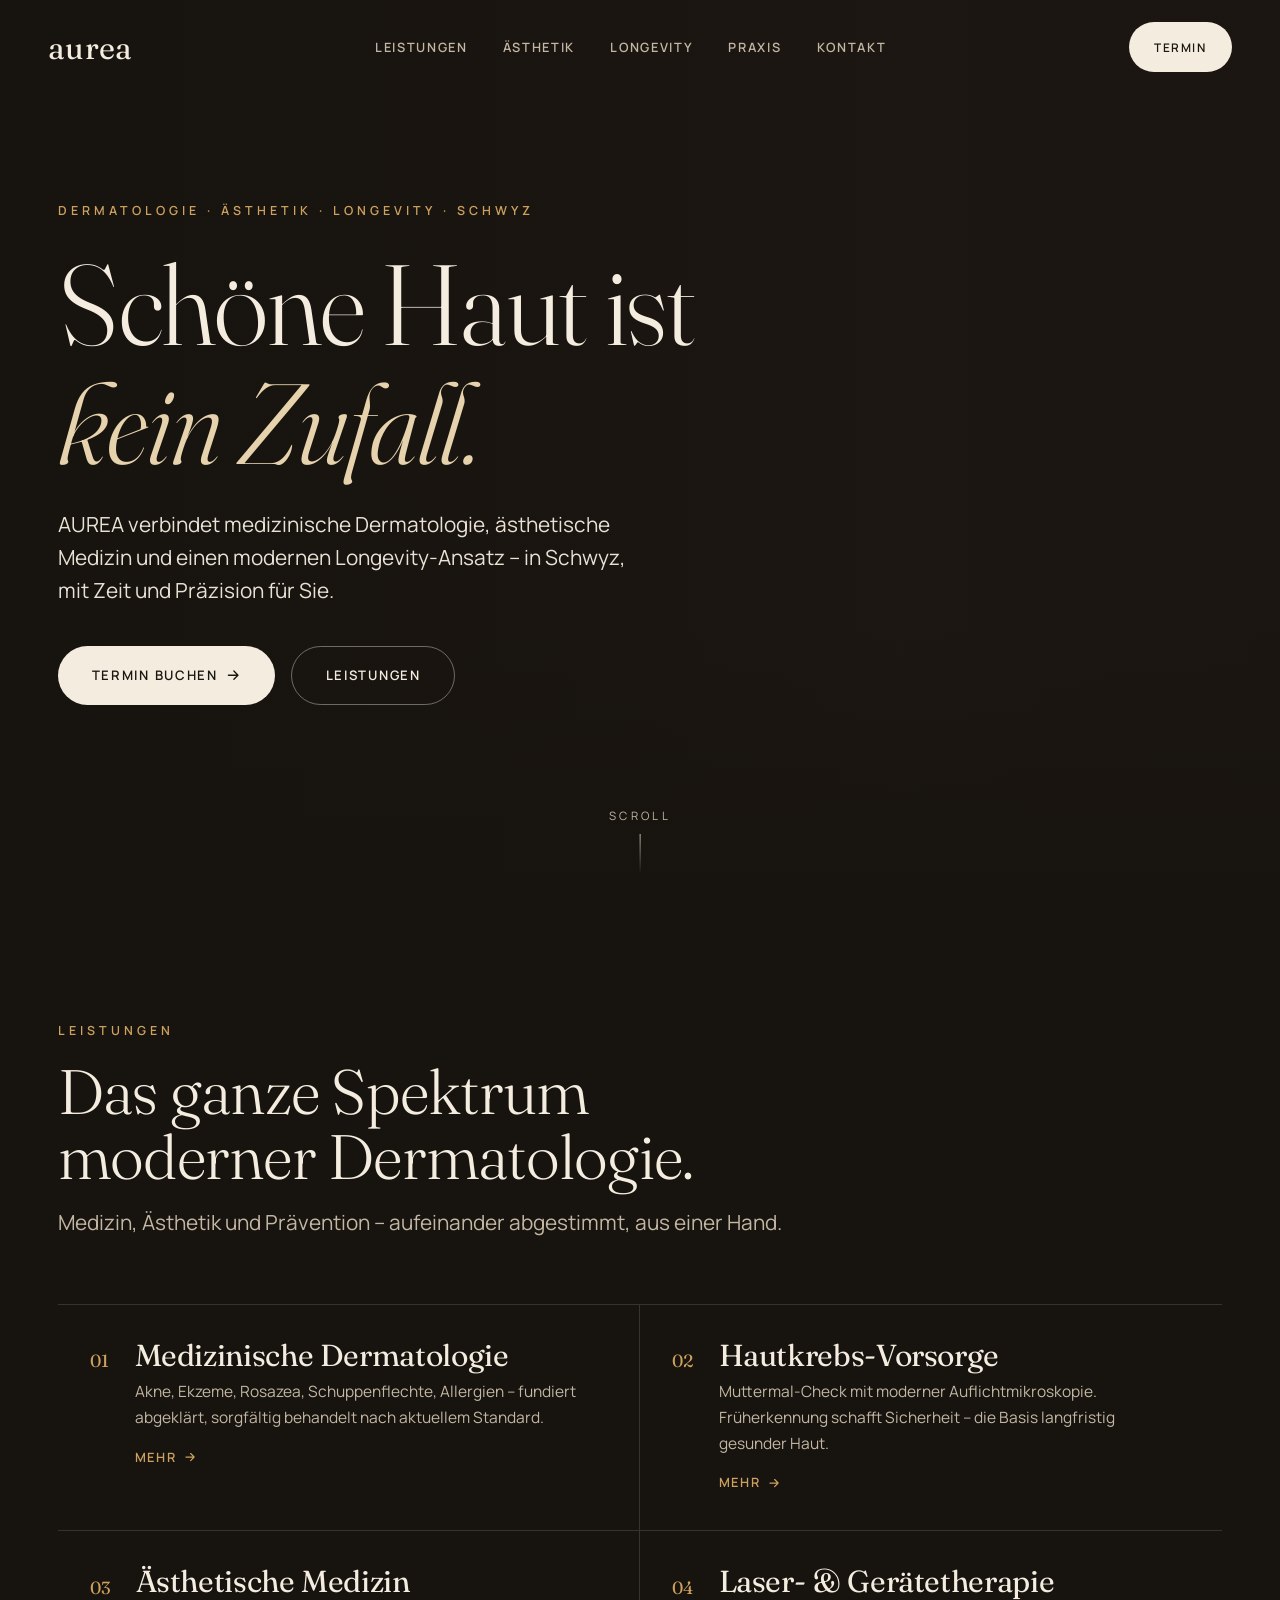
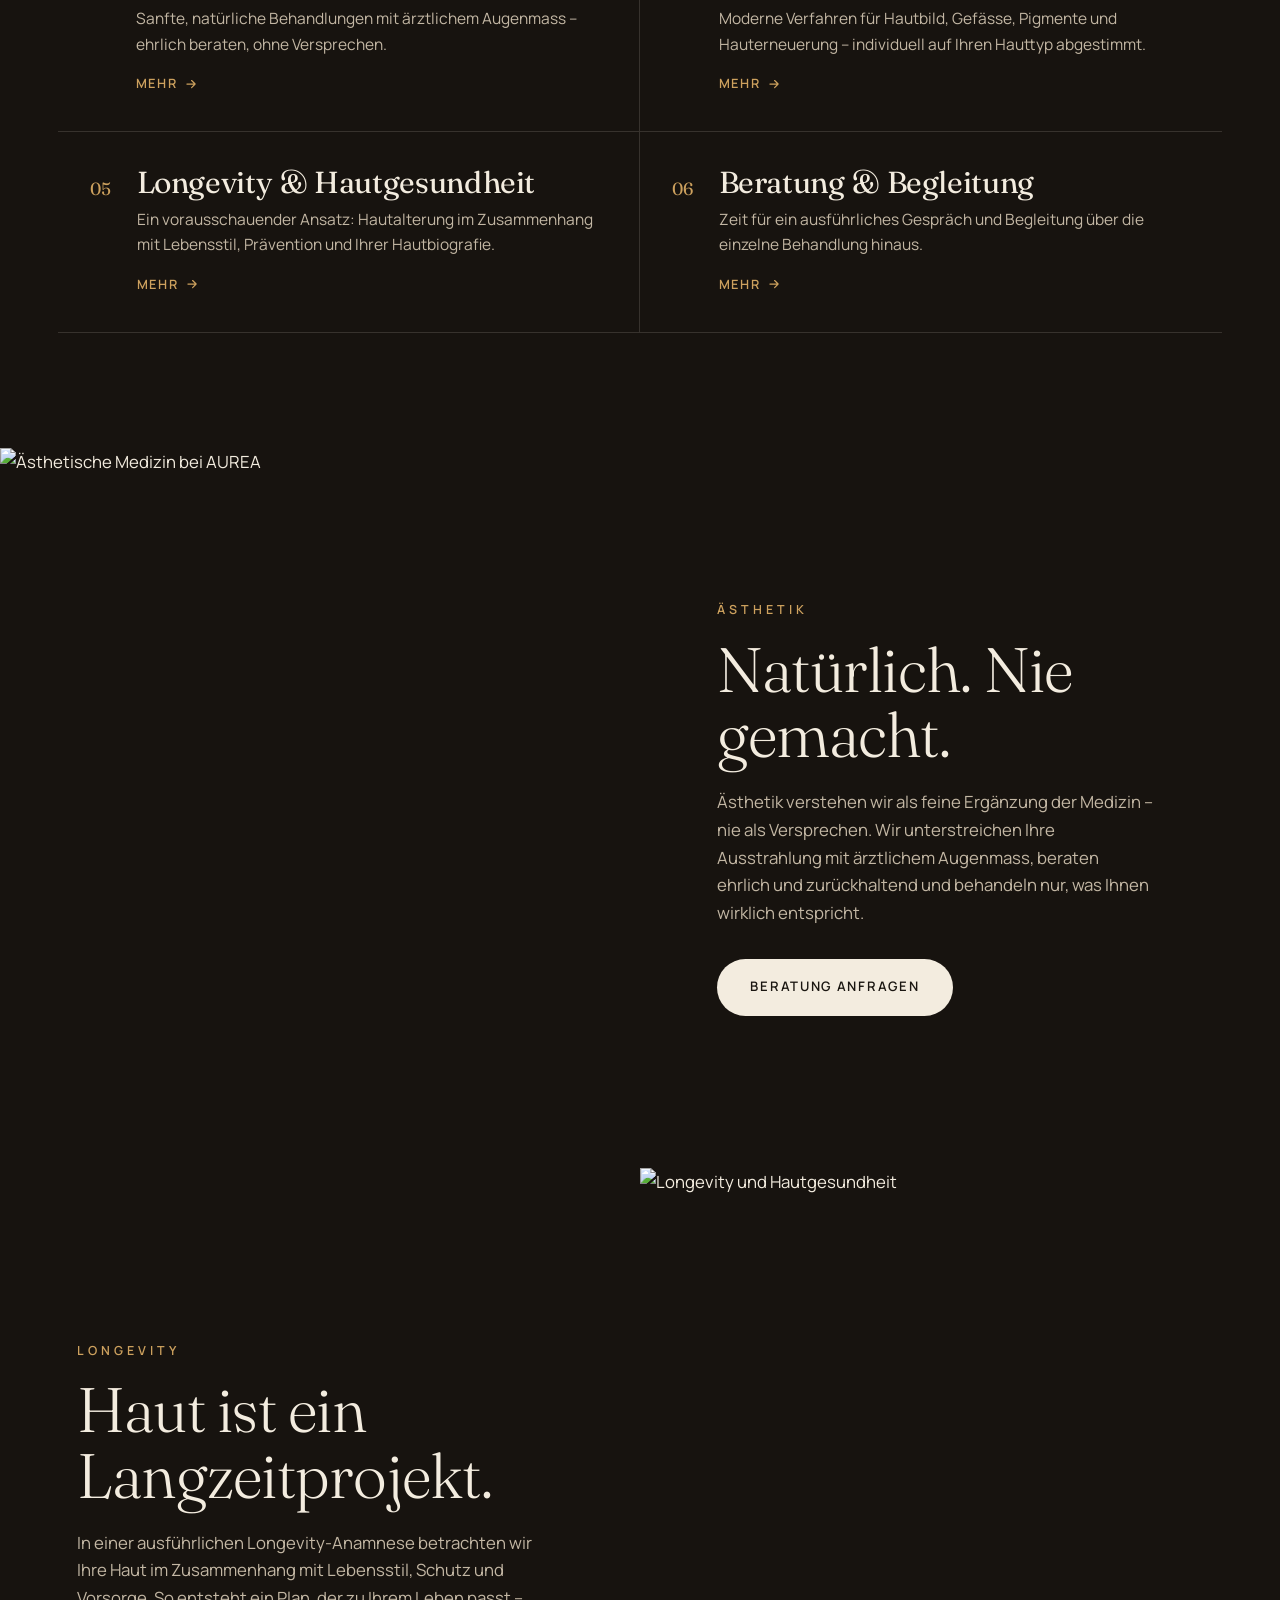
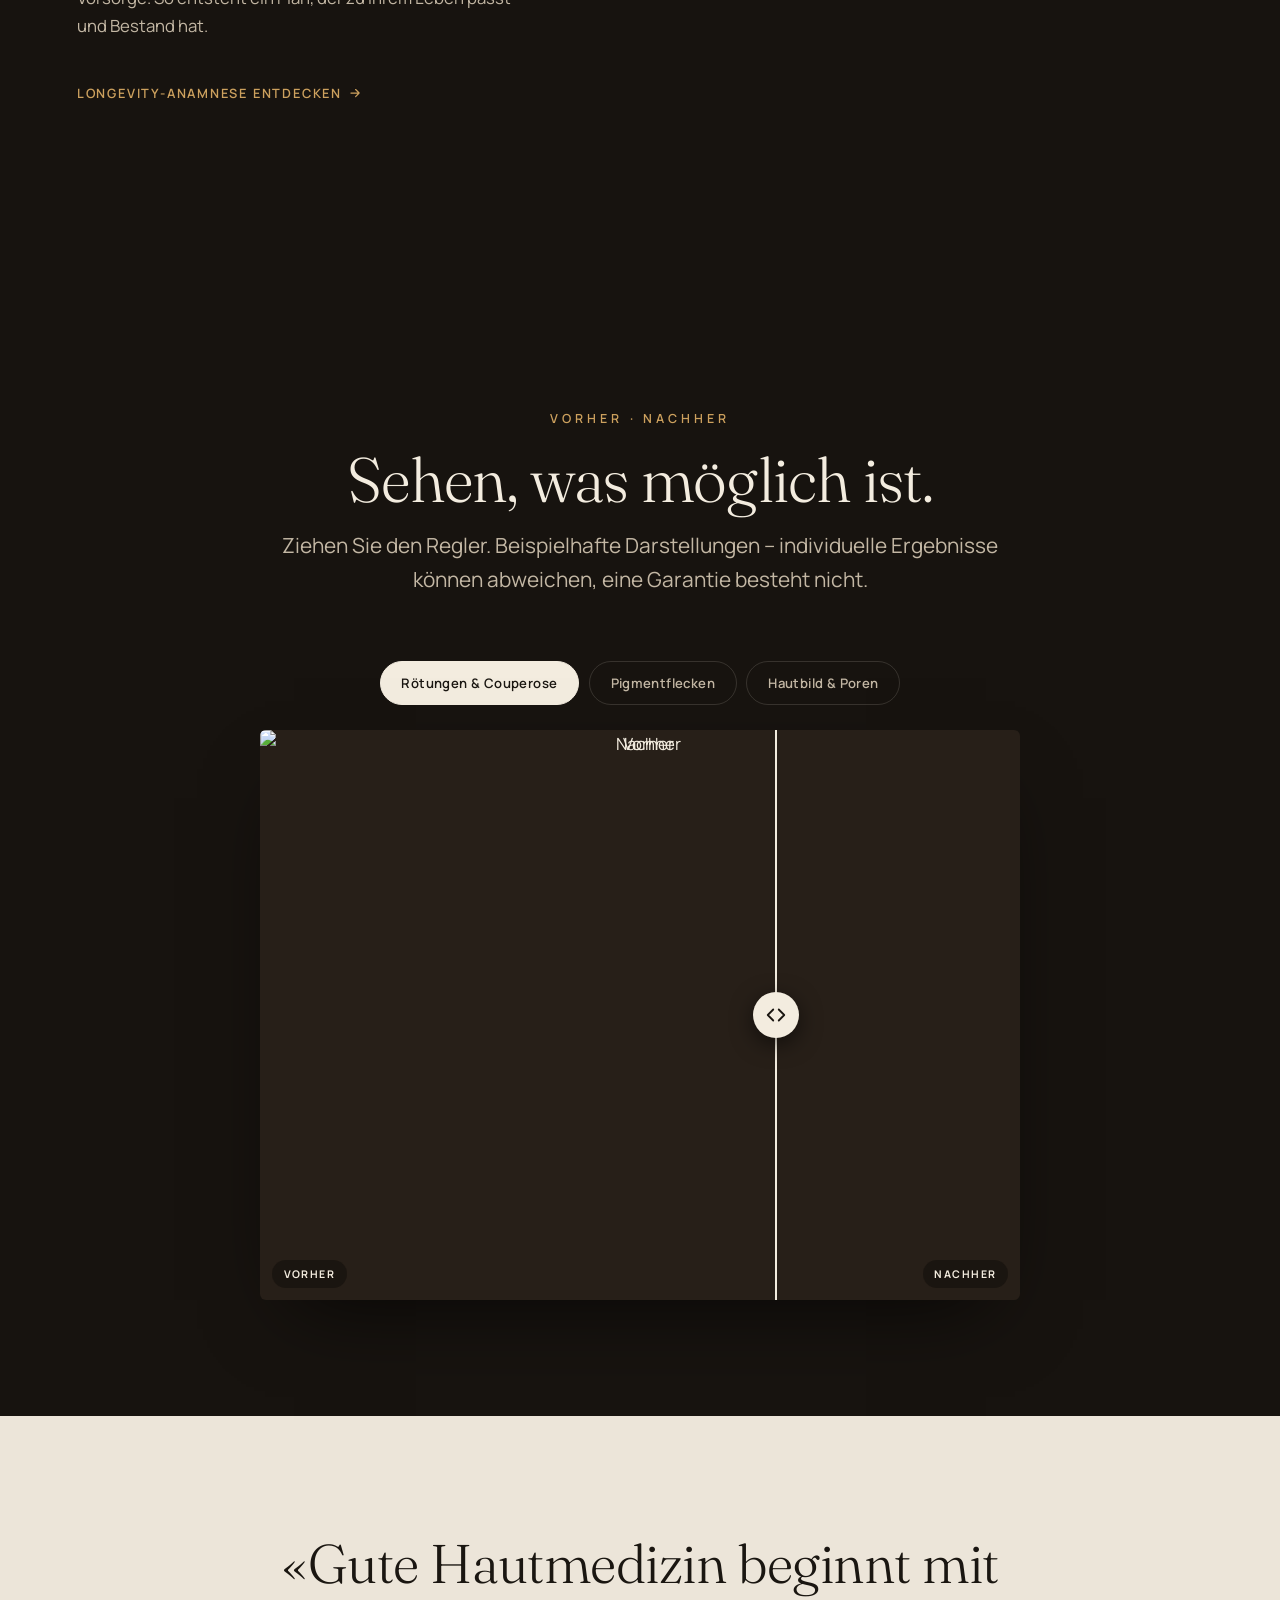
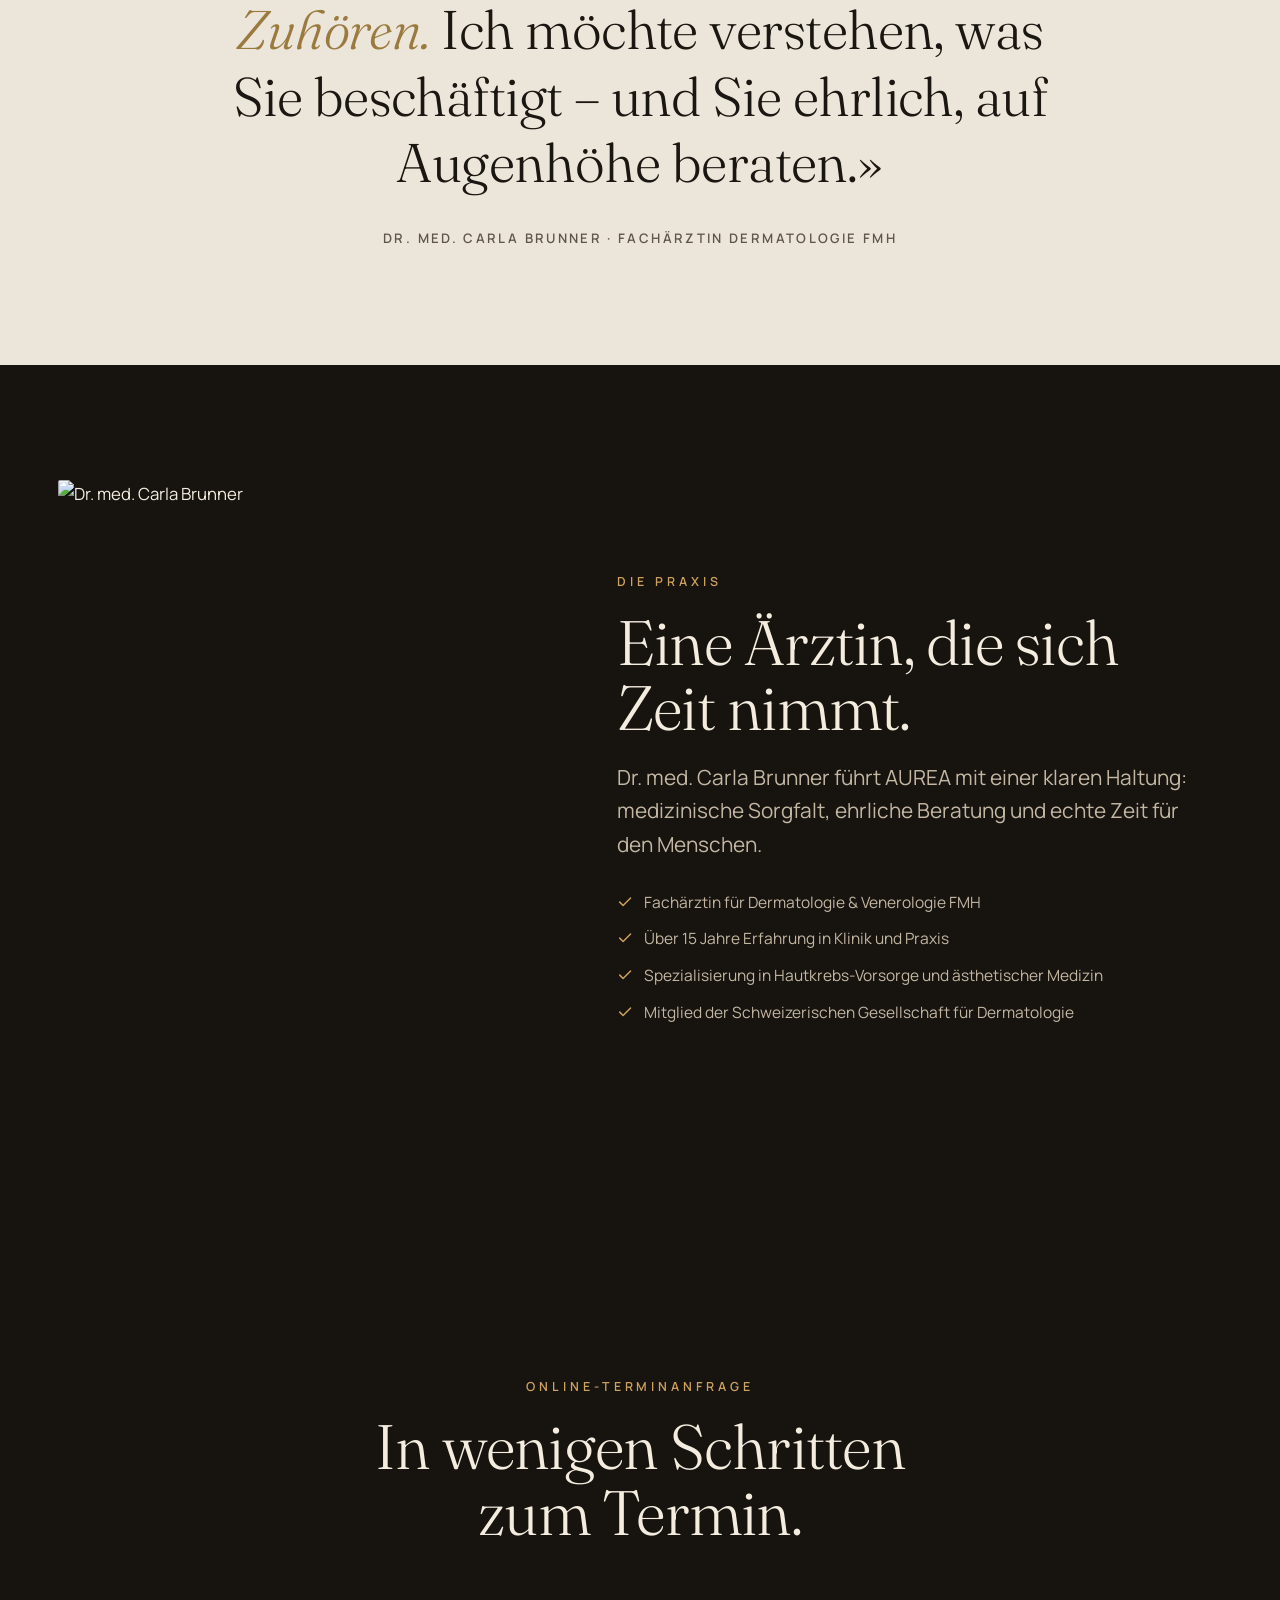
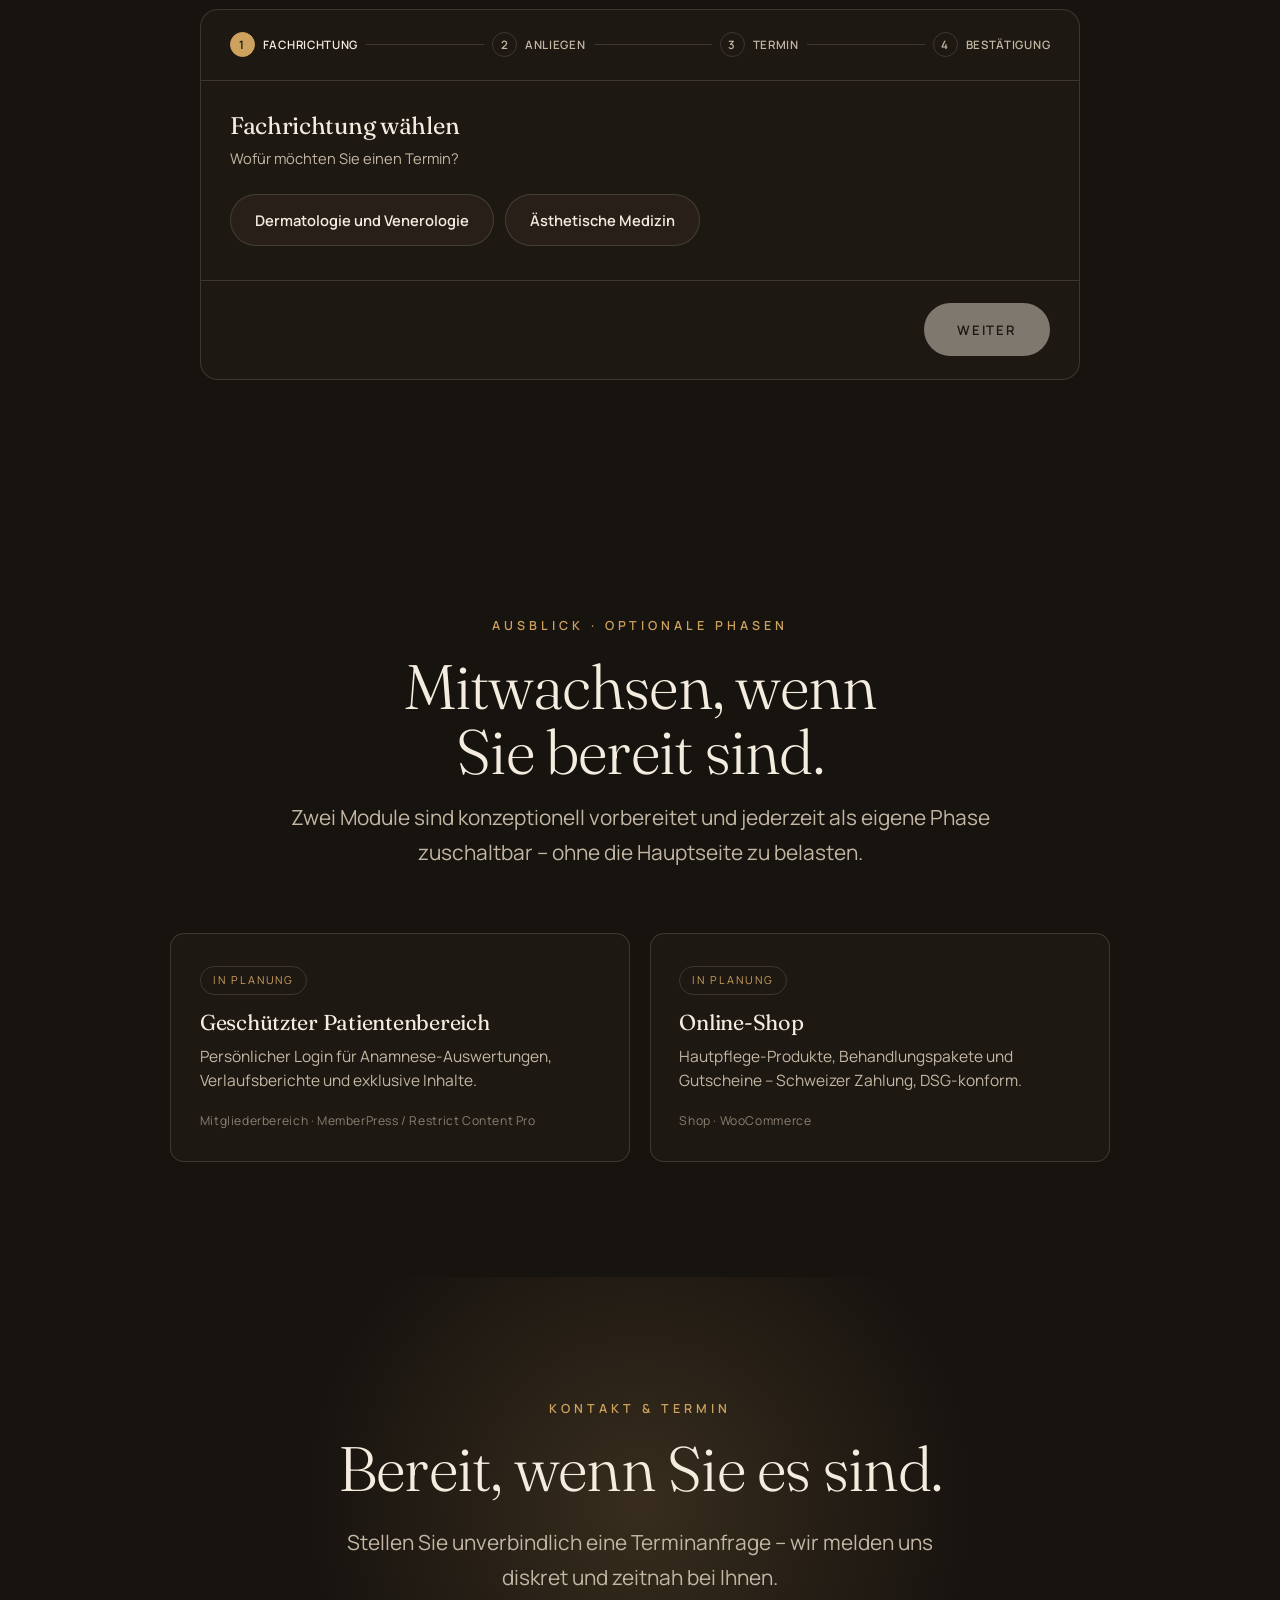
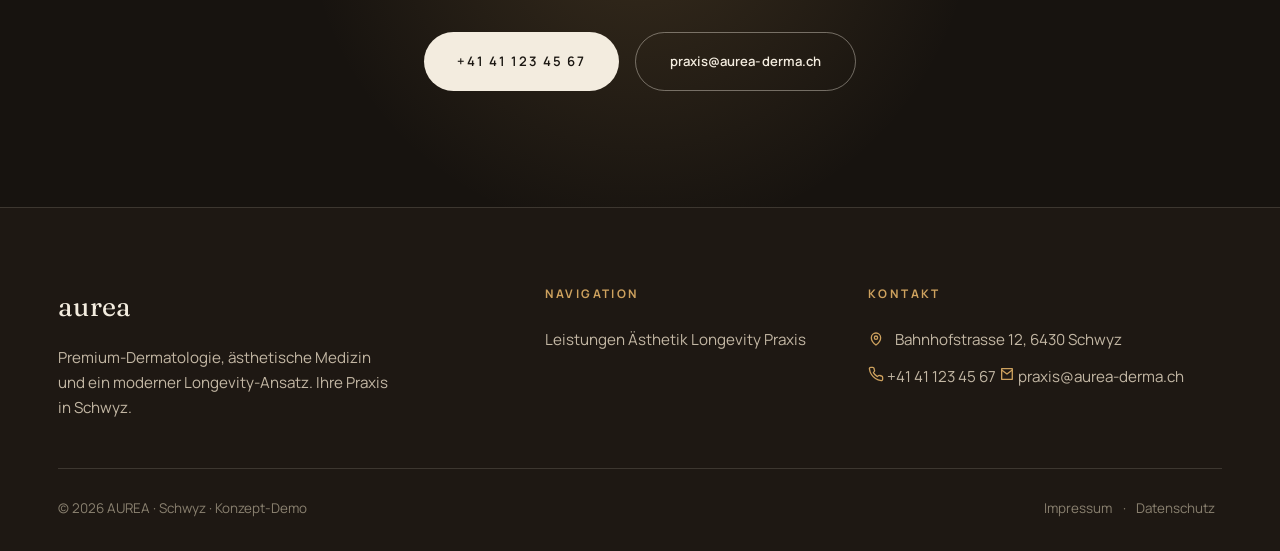
==== commit 40334033: "Mobile-Feinschliff: Hero-Crop, Validierungs-Kontrast, Menü-CTA, „Variante B" raus 1) Mobiler Hero ne" ====
--- a/index.html
+++ b/index.html
@@ -4,8 +4,8 @@
 <meta charset="UTF-8">
 <script>document.documentElement.classList.add('aurea-js');</script>
 <meta name="viewport" content="width=device-width, initial-scale=1.0, viewport-fit=cover">
-<title>AUREA — Variante B (Noir Editorial) · Dermatologie & Longevity, Schwyz</title>
-<meta name="description" content="AUREA Variante B — dunkle, editoriale Designsprache für eine Premium-Dermatologie. Konzept-Entwurf.">
+<title>AUREA — Dermatologie & Longevity, Schwyz</title>
+<meta name="description" content="AUREA — dunkle, editoriale Designsprache für eine Premium-Dermatologie. Konzept-Entwurf.">
   <link rel="preload" href="assets/fonts/fraunces-standard-normal.woff2" as="font" type="font/woff2" crossorigin>
   <link rel="preload" href="assets/fonts/manrope-wght-normal.woff2" as="font" type="font/woff2" crossorigin>
 <link rel="icon" href="assets/favicon.svg">
@@ -255,7 +255,7 @@
       </div>
     </div>
     <div class="b-foot-bottom">
-      <span>© 2026 AUREA · Schwyz · Variante B (Konzept)</span>
+      <span>© 2026 AUREA · Schwyz · Konzept-Demo</span>
       <span><a href="impressum-b.html">Impressum</a> · <a href="datenschutz-b.html">Datenschutz</a></span>
     </div>
   </div>
--- a/assets/style-b.css
+++ b/assets/style-b.css
@@ -452,8 +452,9 @@
 .b-fstep .step-label { font-size: 0.72rem; letter-spacing: 0.2em; text-transform: uppercase; color: var(--gold); margin-bottom: 0.5rem; }
 .b-fstep h4 { font-family: var(--serif); font-weight: 400; font-size: 1.45rem; color: var(--bone); margin-bottom: 1.4rem; }
 .b-field { margin-bottom: 1.2rem; }
+fieldset.b-field { border: 0; padding: 0; min-width: 0; }
 .b-field-row { display: grid; grid-template-columns: 1fr 1fr; gap: 1rem; }
-.b-field > label { display: block; font-size: 0.85rem; font-weight: 600; color: var(--bone); margin-bottom: 0.5rem; }
+.b-field > label, .b-field > legend { display: block; float: none; width: auto; font-size: 0.85rem; font-weight: 600; color: var(--bone); margin-bottom: 0.5rem; padding: 0; }
 .b-field input, .b-field select, .b-field textarea {
   width: 100%; font-family: var(--sans); font-size: 0.97rem; color: var(--bone); background: var(--noir-3);
   border: 1px solid var(--line); border-radius: 10px; padding: 0.85rem 1rem; min-height: 48px; transition: border-color .3s; }
@@ -524,6 +525,9 @@
 .b-nav-menu-cta { display: none; }
 @media (max-width: 900px) {
   .b-nav.open .b-nav-menu-cta { display: inline-flex; margin-top: 1.2rem; min-width: 220px; }
+  /* dunkler Text auf Creme erzwingen (sonst gewinnt .b-nav-links a mit bone-mut → kein Kontrast) */
+  .b-nav-links a.b-btn-cream { color: var(--ink); }
+  .b-nav-links a.b-btn-cream svg { color: var(--ink); }
   /* Menü-Links als grössere, klar trennbare Tap-Ziele */
   .b-nav.open .b-nav-links a:not(.b-btn) { display: block; padding: 0.45rem 1.5rem; }
 }
@@ -560,3 +564,22 @@
 @media (max-width: 600px) {
   .b-serv-item p, .b-pillar p, .b-measure-c p, .ausblick-card p { font-size: 1rem; line-height: 1.6; }
 }
+
+/* ===== Formular-Pflichtfeld-Validierung (Anamnese) — Gremium-Spez. ===== */
+:root { --b-warn: #F2876A; } /* klares Koralle — deutlich distinkt vom Champagner-Gold, ~6:1 auf --noir */
+/* Pflicht-Marker in Warnfarbe (nicht Gold) → wird klar als „erforderlich" erkannt, hebt sich von den
+   dekorativen Gold-Akzenten ab. */
+.b-req { color: var(--b-warn); margin-left: 0.18em; font-weight: 700; }
+.b-vh { position: absolute; width: 1px; height: 1px; padding: 0; margin: -1px; overflow: hidden; clip-path: inset(50%); white-space: nowrap; border: 0; }
+.b-field-error { color: var(--b-warn); font-size: 0.86rem; font-weight: 500; margin-top: 0.5rem; display: flex; gap: 0.45rem; align-items: flex-start; line-height: 1.45; }
+.b-field-error[hidden] { display: none; }
+.b-field-error svg { width: 1.15em; height: 1.15em; flex: none; margin-top: 0.1em; }
+/* farb-unabhängiges Signal: kräftiger Rahmen + dezente Tönung zusätzlich zur Farbe (WCAG 1.4.1) */
+.b-field input[aria-invalid="true"], .b-field textarea[aria-invalid="true"], .b-field select[aria-invalid="true"] {
+  border-color: var(--b-warn); box-shadow: 0 0 0 2px var(--b-warn); background: rgba(242,135,106,0.07); }
+.b-consent input[aria-invalid="true"] { outline: 2px solid var(--b-warn); outline-offset: 2px; }
+fieldset.b-field[aria-invalid="true"] .b-choices { outline: 2px solid var(--b-warn); outline-offset: 5px; border-radius: 8px; }
+.b-form-alert { margin: 0 1.8rem 0.2rem; padding: 0.95rem 1.15rem; border: 1.5px solid var(--b-warn); border-radius: 10px;
+  background: rgba(242,135,106,0.12); color: var(--b-warn); font-size: 0.92rem; font-weight: 500; line-height: 1.5; }
+.b-form-alert[hidden] { display: none; }
+@media (max-width: 600px) { .b-form-alert { margin-inline: 1.3rem; } }
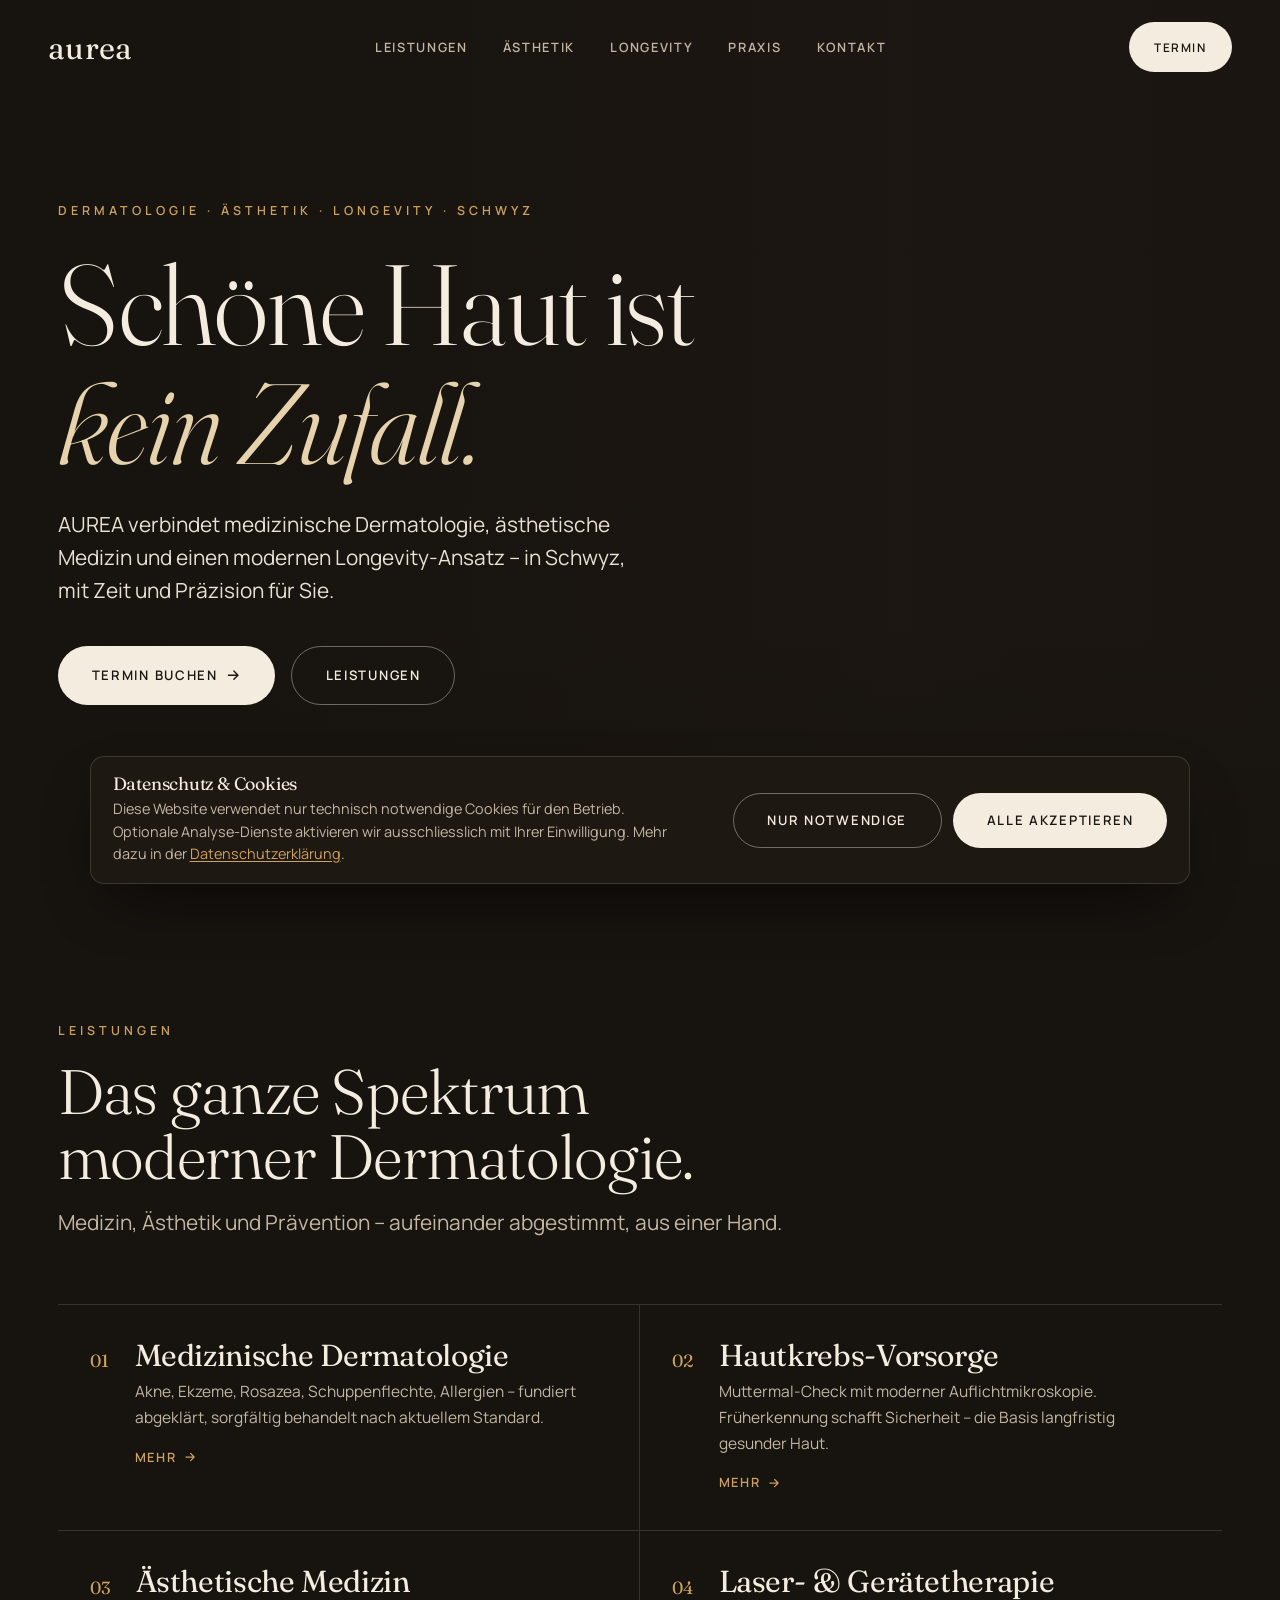
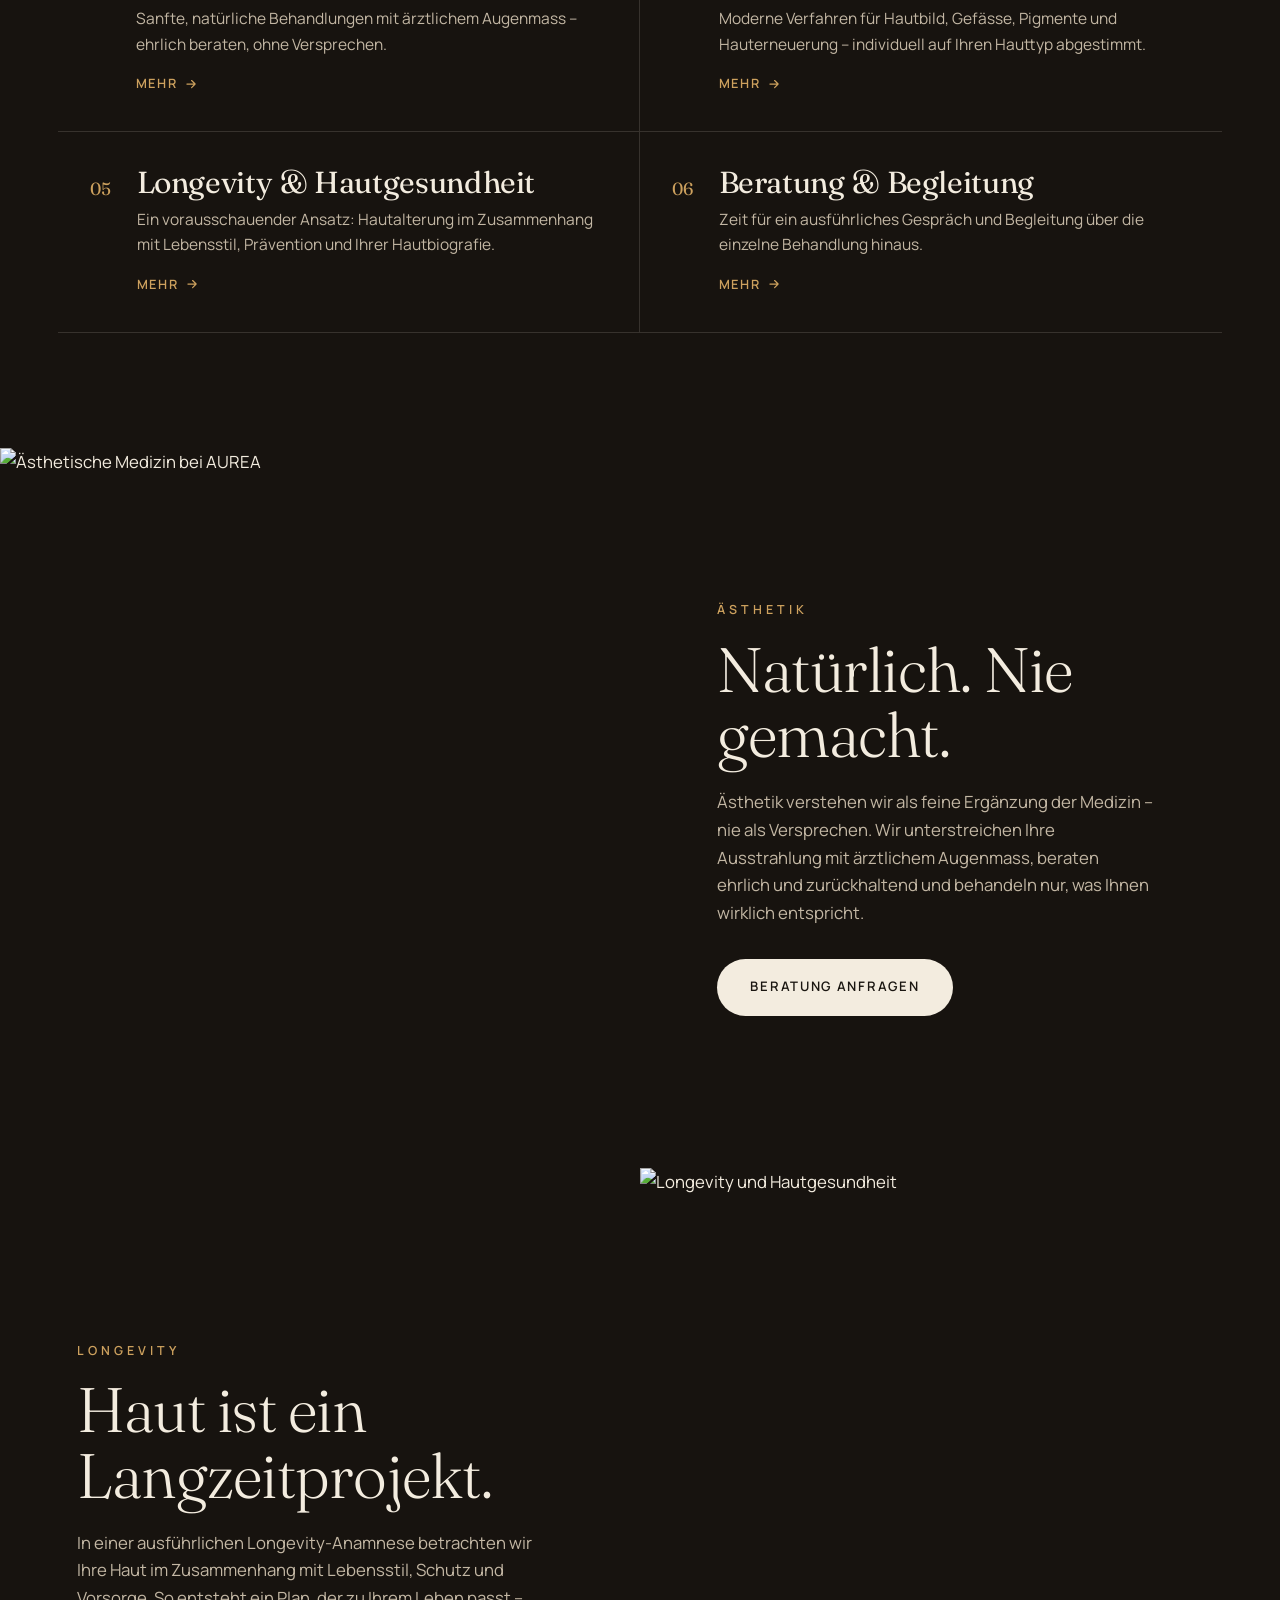
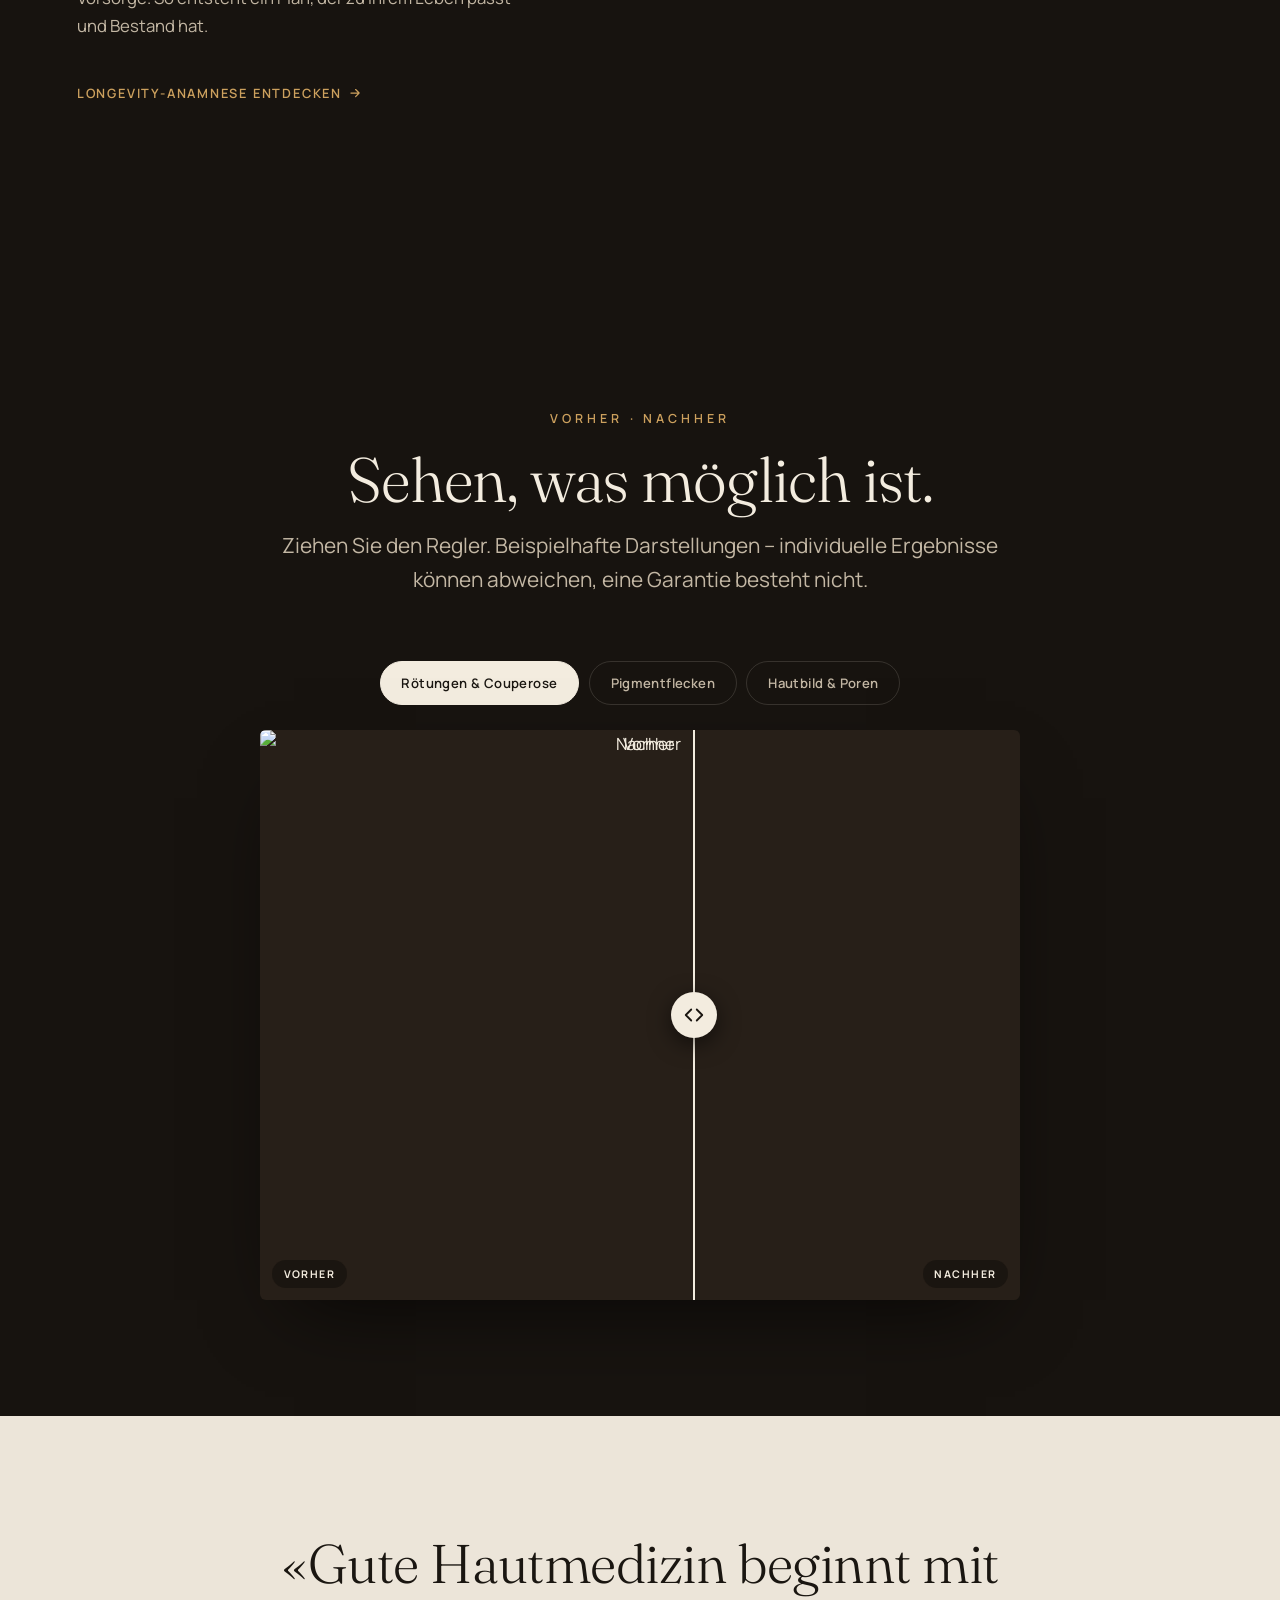
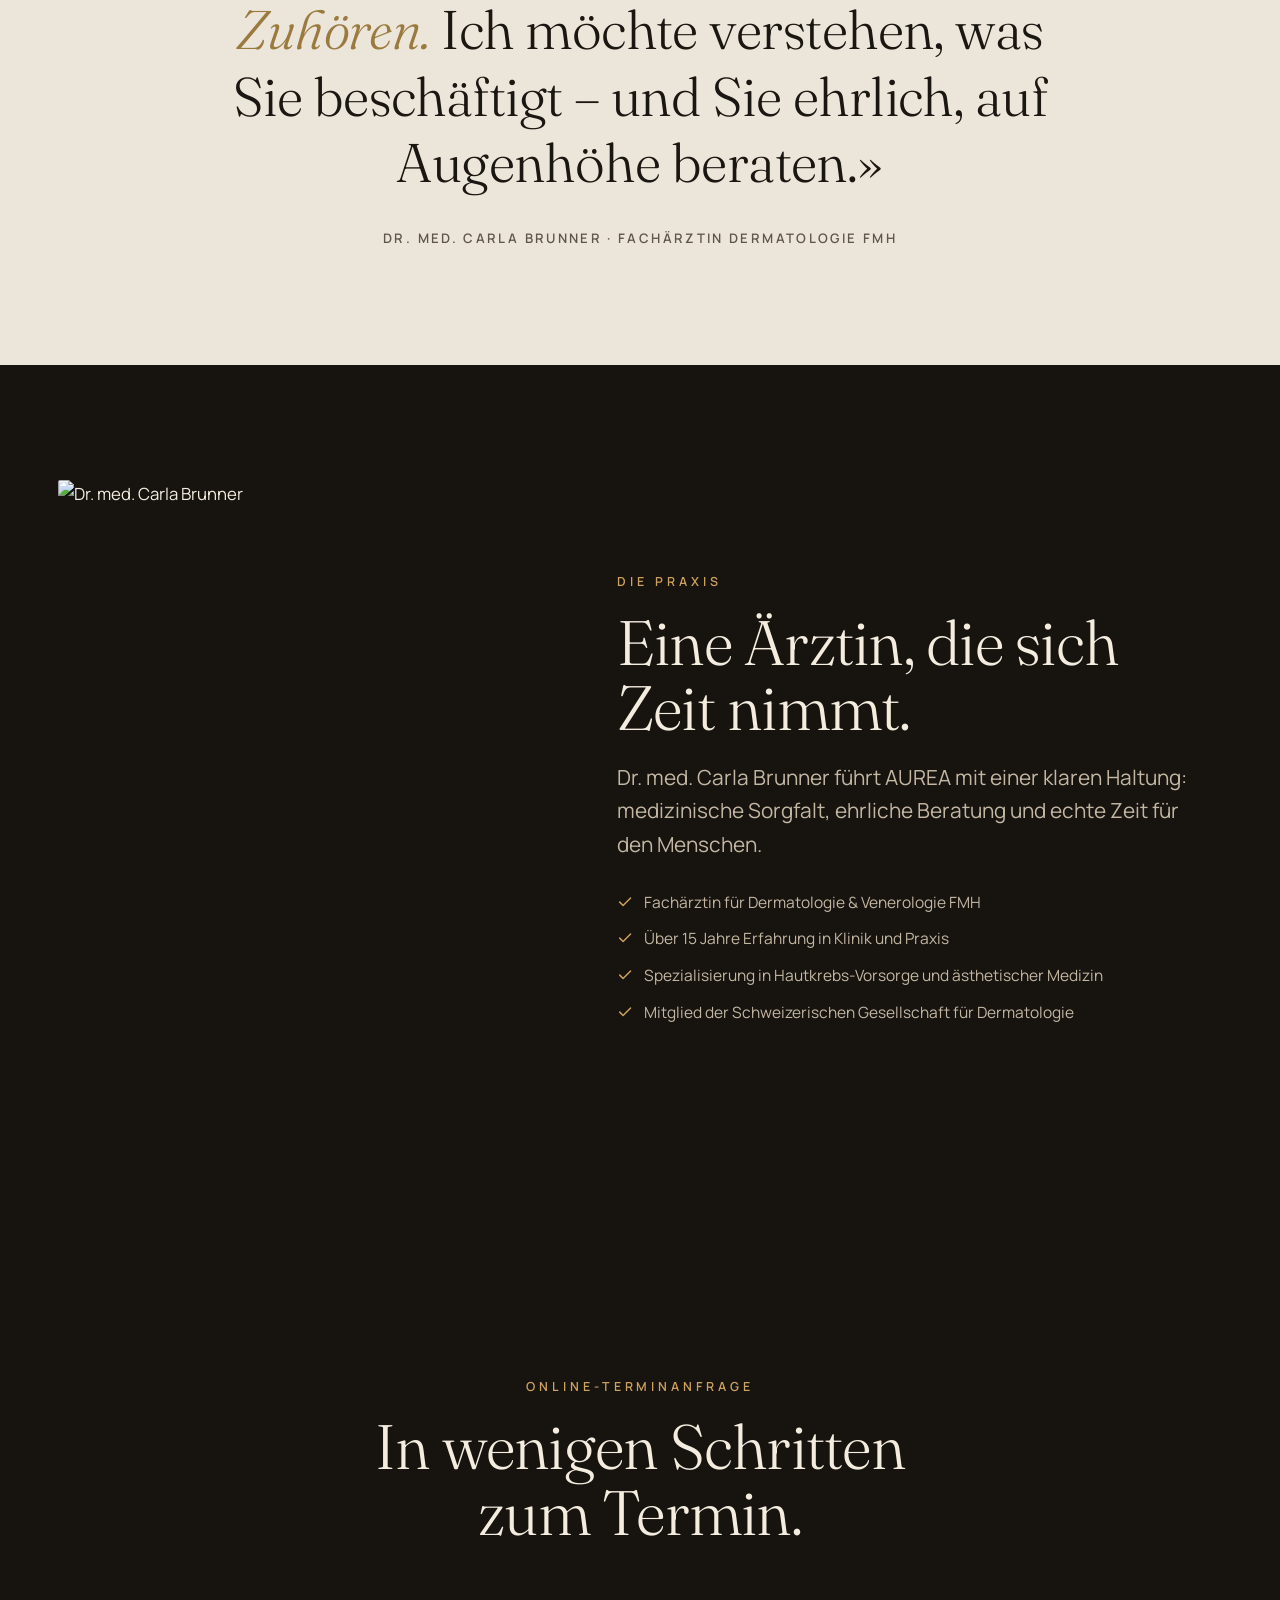
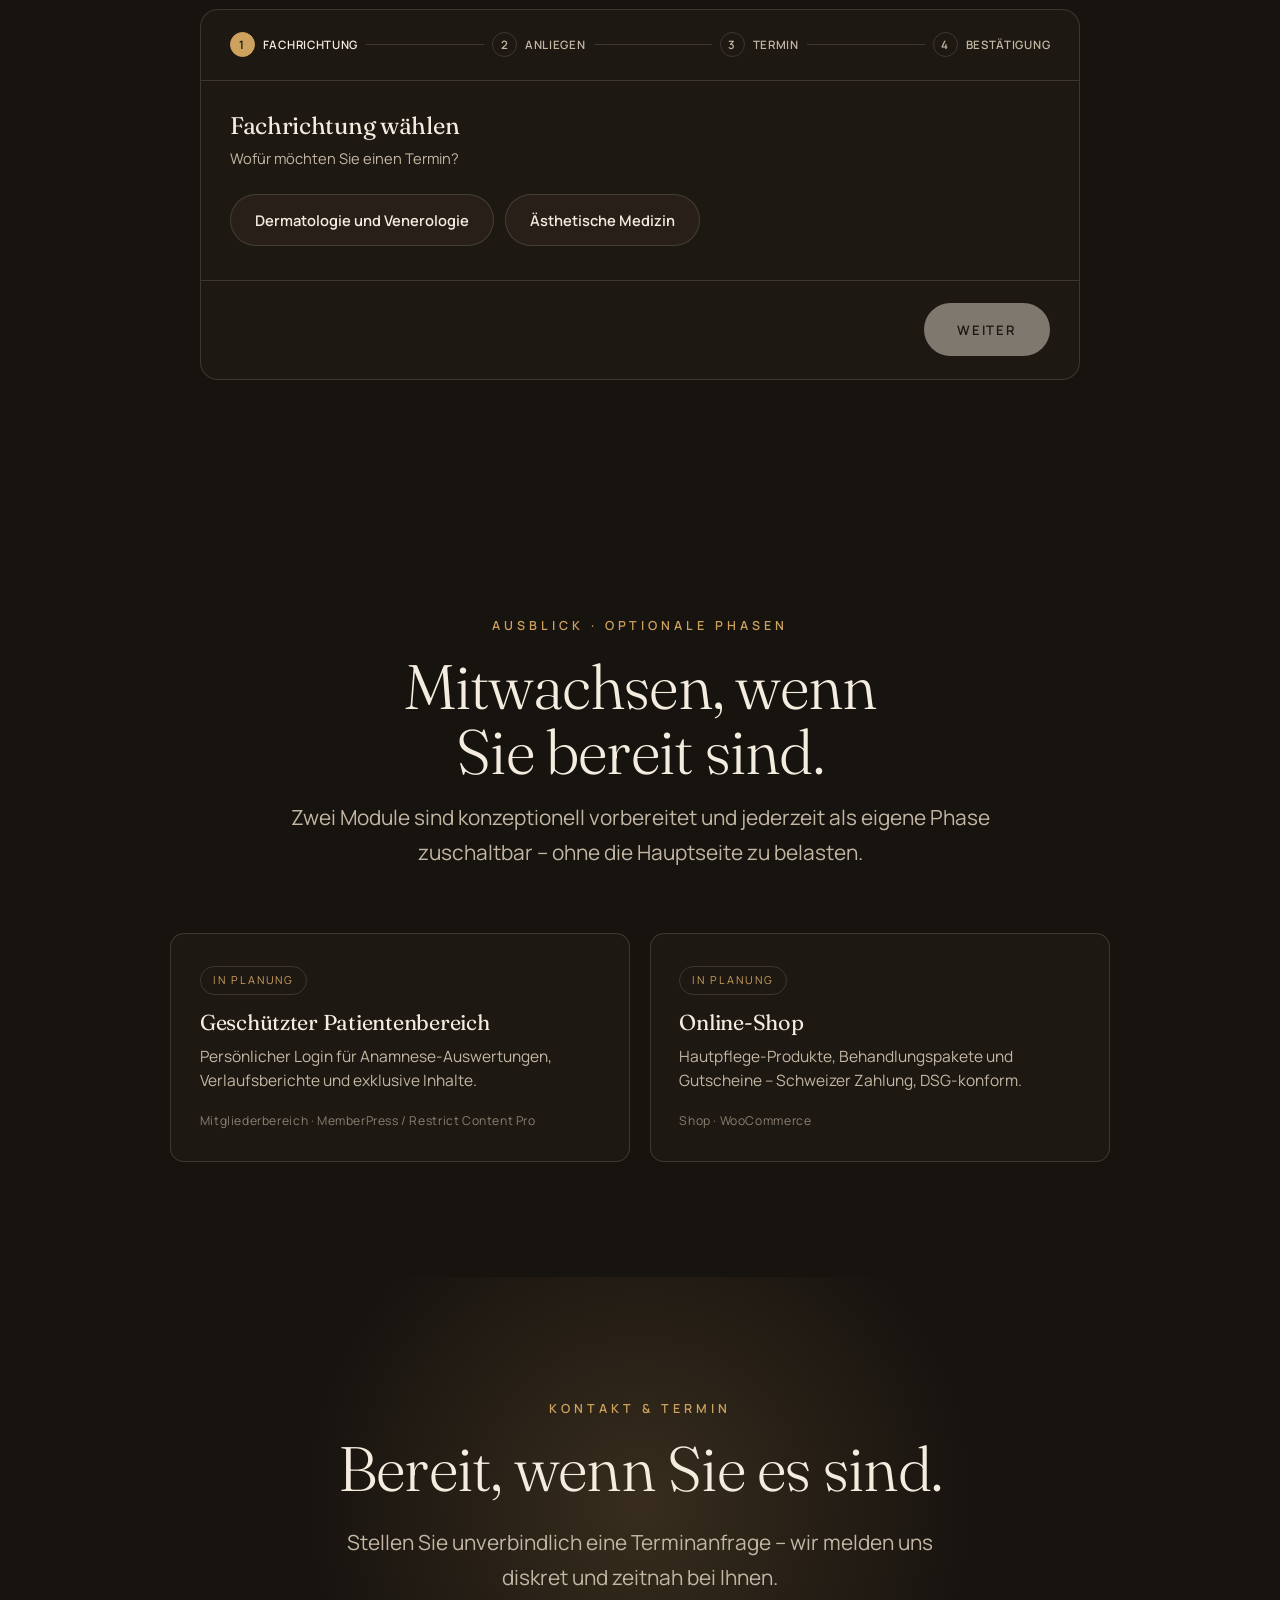
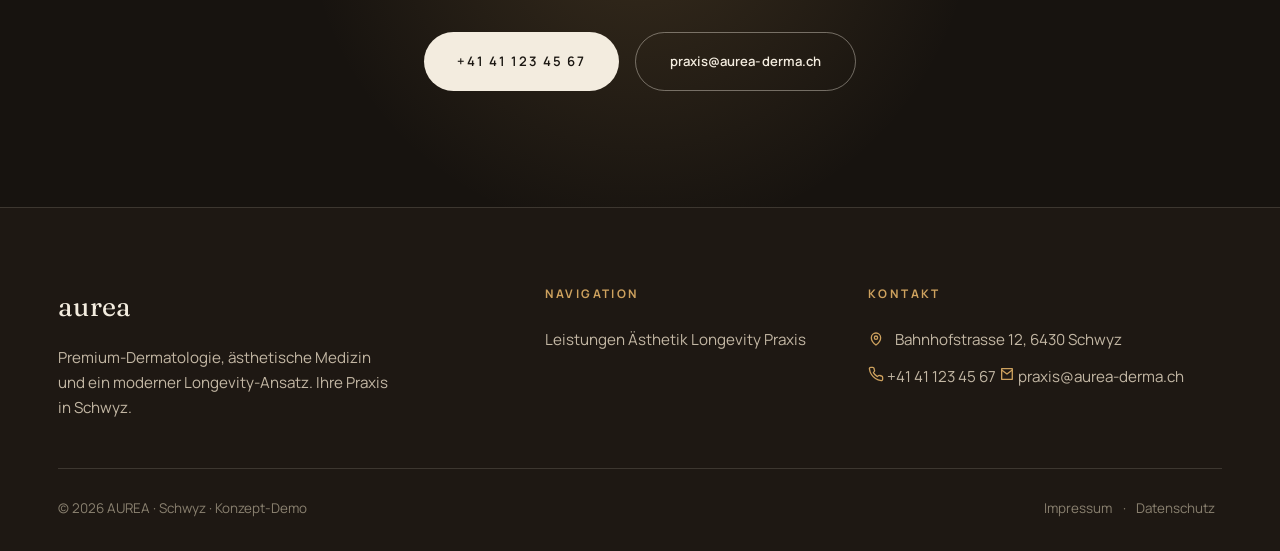
==== commit c1e59381: "Dezentes Consent-Banner (#5) + mobile Terminwahl als Airline-Vollbild-Sheet (#6) #5 Consent: barrier" ====
--- a/index.html
+++ b/index.html
@@ -169,17 +169,30 @@
       <div class="bk-step">
         <h3>Freien Termin wählen</h3>
         <p class="hint">Verfügbare Zeiten in der gewählten Woche.</p>
-        <div class="bk-cal-head">
-          <button class="bk-navbtn" id="bkPrev" aria-label="Vorherige Woche"><svg viewBox="0 0 24 24" fill="none" stroke="currentColor" stroke-width="2" stroke-linecap="round" stroke-linejoin="round"><path d="m15 18-6-6 6-6"/></svg></button>
-          <span class="kw" id="bkKW">KW</span>
-          <button class="bk-navbtn" id="bkNextWeek" aria-label="Nächste Woche"><svg viewBox="0 0 24 24" fill="none" stroke="currentColor" stroke-width="2" stroke-linecap="round" stroke-linejoin="round"><path d="m9 18 6-6-6-6"/></svg></button>
+        <!-- Desktop/Tablet: Kalender direkt inline (≥761px) -->
+        <div id="bkInlineCal">
+          <div class="bk-cal-head">
+            <button class="bk-navbtn" id="bkPrev" aria-label="Vorherige Woche"><svg viewBox="0 0 24 24" fill="none" stroke="currentColor" stroke-width="2" stroke-linecap="round" stroke-linejoin="round"><path d="m15 18-6-6 6-6"/></svg></button>
+            <span class="kw" id="bkKW">KW</span>
+            <button class="bk-navbtn" id="bkNextWeek" aria-label="Nächste Woche"><svg viewBox="0 0 24 24" fill="none" stroke="currentColor" stroke-width="2" stroke-linecap="round" stroke-linejoin="round"><path d="m9 18 6-6-6-6"/></svg></button>
+          </div>
+          <div class="bk-week" id="bkWeek"></div>
+          <div class="bk-empty" id="bkEmpty" style="display:none">
+            <div class="ic"><svg viewBox="0 0 24 24" fill="none" stroke="currentColor" stroke-width="1.8" stroke-linecap="round" stroke-linejoin="round"><circle cx="12" cy="12" r="9"/><path d="M12 7v5l3 2"/></svg></div>
+            <h4>Diese Woche ist ausgebucht.</h4>
+            <p id="bkEmptyMsg">Nächster freier Termin: <strong class="nf">—</strong></p>
+            <button class="b-btn b-btn-cream" id="bkJump">Zum nächsten Termin<svg viewBox="0 0 24 24" fill="none" stroke="currentColor" stroke-width="2" stroke-linecap="round" stroke-linejoin="round"><path d="M5 12h14M13 6l6 6-6 6"/></svg></button>
+          </div>
         </div>
-        <div class="bk-week" id="bkWeek"></div>
-        <div class="bk-empty" id="bkEmpty" style="display:none">
-          <div class="ic"><svg viewBox="0 0 24 24" fill="none" stroke="currentColor" stroke-width="1.8" stroke-linecap="round" stroke-linejoin="round"><circle cx="12" cy="12" r="9"/><path d="M12 7v5l3 2"/></svg></div>
-          <h4>Diese Woche ist ausgebucht.</h4>
-          <p id="bkEmptyMsg">Nächster freier Termin: <strong class="nf">—</strong></p>
-          <button class="b-btn b-btn-cream" id="bkJump">Zum nächsten Termin<svg viewBox="0 0 24 24" fill="none" stroke="currentColor" stroke-width="2" stroke-linecap="round" stroke-linejoin="round"><path d="M5 12h14M13 6l6 6-6 6"/></svg></button>
+        <!-- Smartphone (≤760px): Auslöser für das Vollbild-Kalender-Sheet -->
+        <div id="bkTrigger">
+          <button type="button" class="bk-trigger" id="bkTriggerBtn">
+            <span class="bk-trigger-main">
+              <span class="bk-trigger-label" id="bkTriggerLabel">Termin wählen</span>
+              <span class="bk-trigger-sub" id="bkTriggerSub">Tag und Uhrzeit im Kalender auswählen.</span>
+            </span>
+            <span class="bk-trigger-cta" id="bkTriggerCta">Öffnen<svg viewBox="0 0 24 24" fill="none" stroke="currentColor" stroke-width="2" stroke-linecap="round" stroke-linejoin="round"><path d="M8 7h9v9M17 7 7 17"/></svg></span>
+          </button>
         </div>
       </div>
       <div class="bk-step" id="bkConfirm">
--- a/assets/style-b.css
+++ b/assets/style-b.css
@@ -216,6 +216,29 @@
 .b-concept a { color: var(--gold-soft); text-decoration: underline; text-underline-offset: 3px; }
 .b-concept button { color: var(--bone-mut); opacity: 0.7; font-size: 1.1rem; line-height: 1; padding: 0.5rem 0.9rem; min-height: 44px; min-width: 44px; }
 .b-concept button:hover { opacity: 1; }
+
+/* ---------- CONSENT-HINWEIS (dezent, Noir) ---------- */
+.b-cc { position: fixed; left: 0; right: 0; bottom: 0; z-index: 250; pointer-events: none;
+  padding: 0 1rem calc(1rem + env(safe-area-inset-bottom, 0px));
+  transform: translateY(130%); transition: transform .45s var(--ease); }
+.b-cc.in { transform: none; }
+.b-cc-in { pointer-events: auto; max-width: 1100px; margin: 0 auto; display: flex; align-items: center;
+  gap: 1rem 2rem; flex-wrap: wrap; justify-content: space-between;
+  background: var(--noir-2); border: 1px solid var(--line); border-radius: 14px;
+  padding: 1.1rem 1.35rem; box-shadow: 0 26px 64px -26px rgba(0,0,0,0.82); }
+.b-cc-txt { flex: 1 1 360px; min-width: 0; }
+.b-cc-txt h2 { font-family: var(--serif); font-weight: 400; font-size: 1.12rem; color: var(--bone); margin-bottom: 0.3rem; }
+.b-cc-txt p { font-size: 0.9rem; color: var(--bone-mut); line-height: 1.55; margin: 0; max-width: 64ch; }
+.b-cc-txt a { color: var(--gold); text-decoration: underline; text-underline-offset: 2px; }
+.b-cc-act { display: flex; gap: 0.7rem; flex: none; flex-wrap: wrap; }
+.b-cc-act .b-btn { min-height: 46px; }
+@media (max-width: 640px) {
+  .b-cc-in { flex-direction: column; align-items: stretch; gap: 1rem; justify-content: flex-start; }
+  .b-cc-txt { flex: 0 0 auto; }          /* sonst wird die 360px-Basis zur Höhe → Leerfläche */
+  .b-cc-act { width: 100%; }
+  .b-cc-act .b-btn { flex: 1 1 140px; width: auto; }
+}
+@media (prefers-reduced-motion: reduce) { .b-cc { transition: none; } }
 
 /* ---------- REVEAL ---------- */
 /* Progressive Enhancement: versteckter Startzustand nur bei aktivem JS (html.aurea-js,
@@ -384,6 +407,85 @@
 }
 
 /* =========================================================================
+   MOBILE BUCHUNGS-SHEET (Airline-Muster, ≤760px) — Schritt 3 als Vollbild
+   ========================================================================= */
+#bkTrigger { display: none; }
+@media (max-width: 760px) {
+  #bkInlineCal { display: none; }            /* Inline-Kalender nur Desktop/Tablet */
+  #bkTrigger { display: block; }             /* Trigger-Karte nur Smartphone */
+}
+.bk-trigger { width: 100%; display: flex; align-items: center; justify-content: space-between; gap: 1rem;
+  text-align: left; padding: 1.1rem 1.25rem; border-radius: 12px; border: 1px solid var(--line);
+  background: var(--noir-3); color: var(--bone); transition: border-color .3s; min-height: 64px; }
+.bk-trigger:hover { border-color: var(--gold); }
+.bk-trigger-main { display: flex; flex-direction: column; gap: 0.2rem; min-width: 0; }
+.bk-trigger-label { font-family: var(--serif); font-size: 1.12rem; color: var(--bone); }
+.bk-trigger-sub { font-size: 0.85rem; color: var(--bone-mut); }
+.bk-trigger.has-sel .bk-trigger-label { color: var(--gold-soft); }
+.bk-trigger-cta { display: inline-flex; align-items: center; gap: 0.4rem; flex: none; font-size: 0.76rem;
+  font-weight: 700; letter-spacing: 0.12em; text-transform: uppercase; color: var(--gold); }
+.bk-trigger-cta svg { width: 1em; }
+
+.bk-sheet { display: none; }                  /* nur ≤760px + .open zeigt das Sheet */
+@media (max-width: 760px) {
+  .bk-sheet { position: fixed; inset: 0; height: 100dvh; z-index: 340; background: var(--noir); flex-direction: column; }
+  .bk-sheet.open { display: flex; animation: bksheetin .34s var(--ease); }
+  .bk-sheet-head { display: flex; align-items: center; gap: 0.8rem; padding: 1rem;
+    padding-top: calc(1rem + env(safe-area-inset-top, 0px)); border-bottom: 1px solid var(--line); }
+  .bk-sheet-lead { flex: none; width: 44px; }
+  .bk-sheet-ic { width: 44px; height: 44px; border-radius: 50%; display: grid; place-items: center;
+    color: var(--bone); border: 1px solid var(--line); background: var(--noir-2); transition: all .3s; }
+  .bk-sheet-ic:hover { border-color: var(--gold); color: var(--gold); }
+  .bk-sheet-ic svg { width: 18px; }
+  .bk-sheet-ic[hidden] { display: none; }    /* sonst überschreibt display:grid das hidden-Attribut */
+  .bk-sheet-titles { flex: 1; min-width: 0; text-align: center; }
+  .bk-sheet-title { font-family: var(--serif); font-weight: 400; font-size: 1.18rem; color: var(--bone); line-height: 1.2; }
+  .bk-sheet-title:focus { outline: none; }
+  .bk-sheet-kw { display: block; font-size: 0.73rem; letter-spacing: 0.04em; color: var(--bone-mut); margin-top: 0.15rem; }
+  .bk-sheet-weeknav { flex: none; display: flex; gap: 0.4rem; }
+  .bk-sheet-body { flex: 1; overflow-y: auto; overscroll-behavior: contain; padding: 1.1rem 1rem 1.4rem; }
+  .bk-sheet-pane { animation: bkpane .3s var(--ease); }
+  .bk-sheet[data-phase="times"] .bk-sheet-pane { animation: bkpanefwd .3s var(--ease); }
+  .bk-sheet-foot { flex: none; padding: 1rem; padding-bottom: calc(1rem + env(safe-area-inset-bottom, 0px));
+    border-top: 1px solid var(--line); }
+  .bk-sheet-foot .b-btn { width: 100%; }
+  .bk-sheet-foot .b-btn:disabled { opacity: 0.4; cursor: not-allowed; }
+  /* Tagesliste */
+  .bk-daylist { display: flex; flex-direction: column; gap: 0.55rem; }
+  .bk-dayrow { display: flex; align-items: center; gap: 0.9rem; width: 100%; text-align: left; min-height: 60px;
+    padding: 0.8rem 1rem; border-radius: 11px; border: 1px solid var(--line); background: var(--noir-3);
+    color: var(--bone); transition: border-color .25s, background .25s; }
+  .bk-dayrow:hover:not([aria-disabled="true"]) { border-color: var(--gold); }
+  .bk-dayrow.sel { border-color: var(--gold); background: rgba(205,161,94,0.10); }
+  .bk-dayrow[aria-disabled="true"] { opacity: 0.42; }
+  .bk-dayrow-date { flex: 1; display: flex; align-items: baseline; gap: 0.6rem; min-width: 0; }
+  .bk-dayrow .dow { font-size: 0.7rem; font-weight: 700; letter-spacing: 0.1em; text-transform: uppercase; color: var(--bone-mut); flex: none; }
+  .bk-dayrow .dom { font-family: var(--serif); font-size: 1.1rem; color: var(--bone); }
+  .bk-dayrow .chev { flex: none; color: var(--bone-mut); display: grid; place-items: center; }
+  .bk-dayrow .chev svg { width: 18px; display: block; }
+  .bk-dayrow[aria-disabled="true"] .chev { visibility: hidden; }
+  /* Verfügbarkeits-Badge (Farbe + Form + Text, nie nur Farbe) */
+  .bk-badge { display: inline-flex; align-items: center; gap: 0.42rem; flex: none; font-size: 0.8rem; font-weight: 600; color: var(--bone-mut); }
+  .bk-badge .dot { width: 8px; height: 8px; border-radius: 50%; flex: none; }
+  .bk-badge--frei .dot { background: #8FB98A; }
+  .bk-badge--wenige { color: var(--gold-soft); }
+  .bk-badge--wenige .dot { background: var(--gold); box-shadow: 0 0 0 3px rgba(205,161,94,0.18); }
+  .bk-badge--zu .dot, .bk-badge--off .dot { display: none; }
+  .bk-badge--zu, .bk-badge--off { opacity: 0.8; }
+  /* Uhrzeit-Ebene */
+  .bk-timehint { font-size: 0.86rem; color: var(--bone-mut); margin-bottom: 1rem; }
+  .bk-timegrid { display: grid; grid-template-columns: repeat(2, 1fr); gap: 0.6rem; }
+  .bk-timegrid .bk-slot { margin-bottom: 0; min-height: 52px; font-size: 0.95rem; }
+  .bk-sheet .bk-empty { padding-top: 1.4rem; }
+}
+@keyframes bksheetin { from { opacity: 0; transform: translateY(2%); } to { opacity: 1; transform: none; } }
+@keyframes bkpane { from { opacity: 0; transform: translateX(-14px); } to { opacity: 1; transform: none; } }
+@keyframes bkpanefwd { from { opacity: 0; transform: translateX(14px); } to { opacity: 1; transform: none; } }
+@media (prefers-reduced-motion: reduce) {
+  .bk-sheet.open, .bk-sheet-pane, .bk-sheet[data-phase="times"] .bk-sheet-pane { animation: none; }
+}
+
+/* =========================================================================
    LONGEVITY-ANAMNESE (B) + RECHTLICHES — geteilte Noir-Editorial-Komponenten
    ========================================================================= */
 
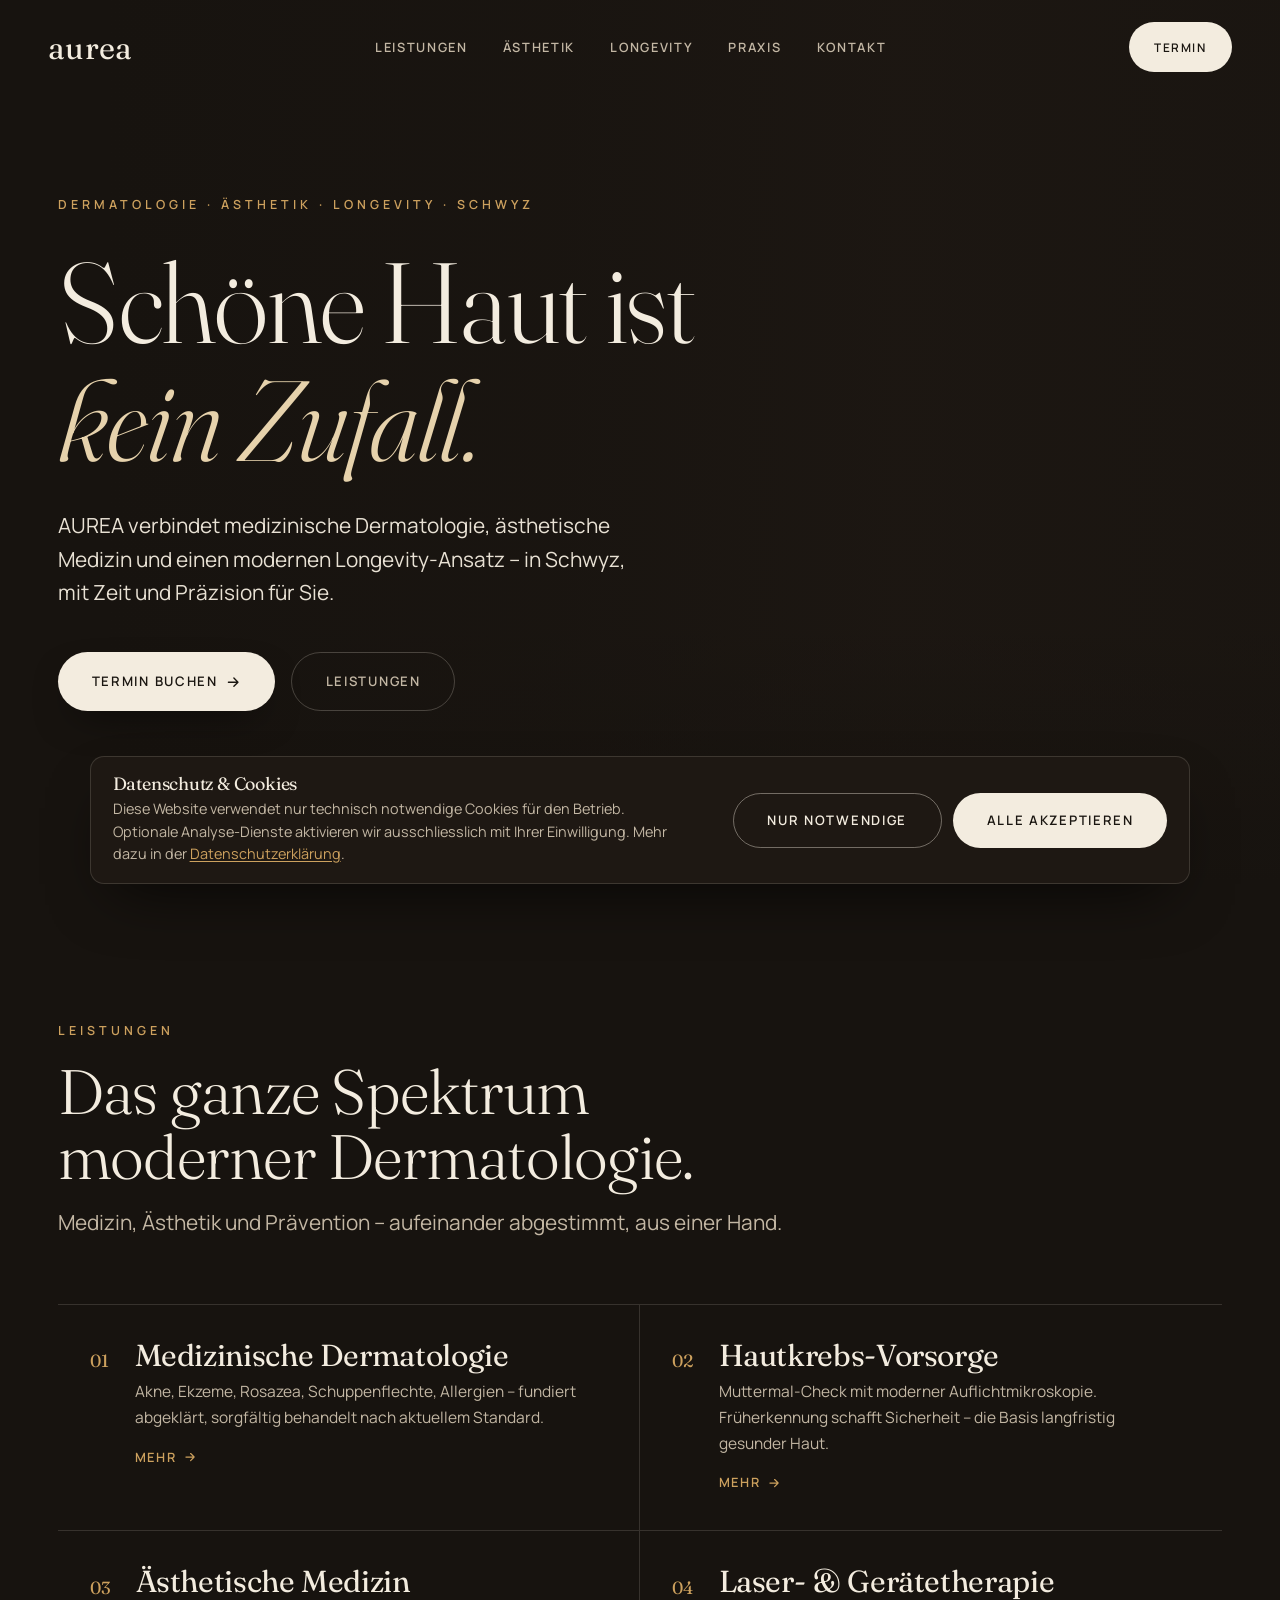
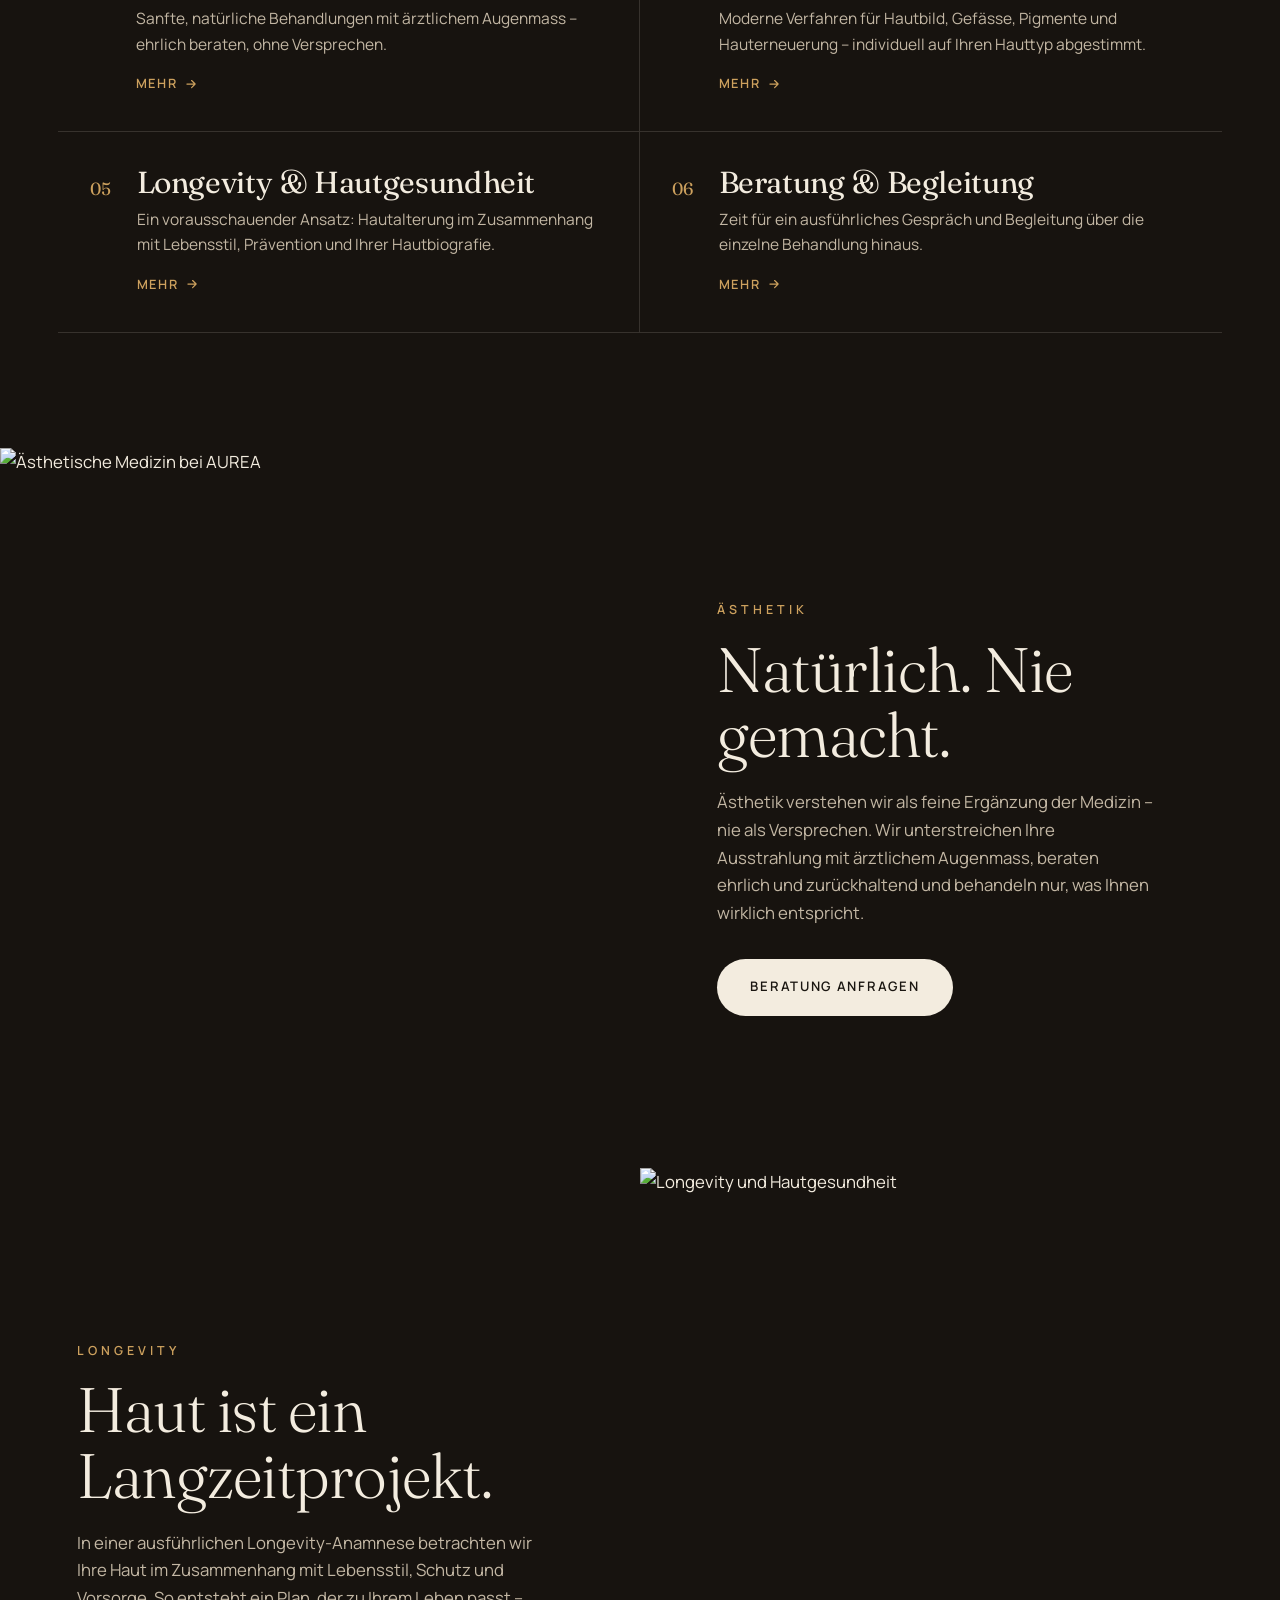
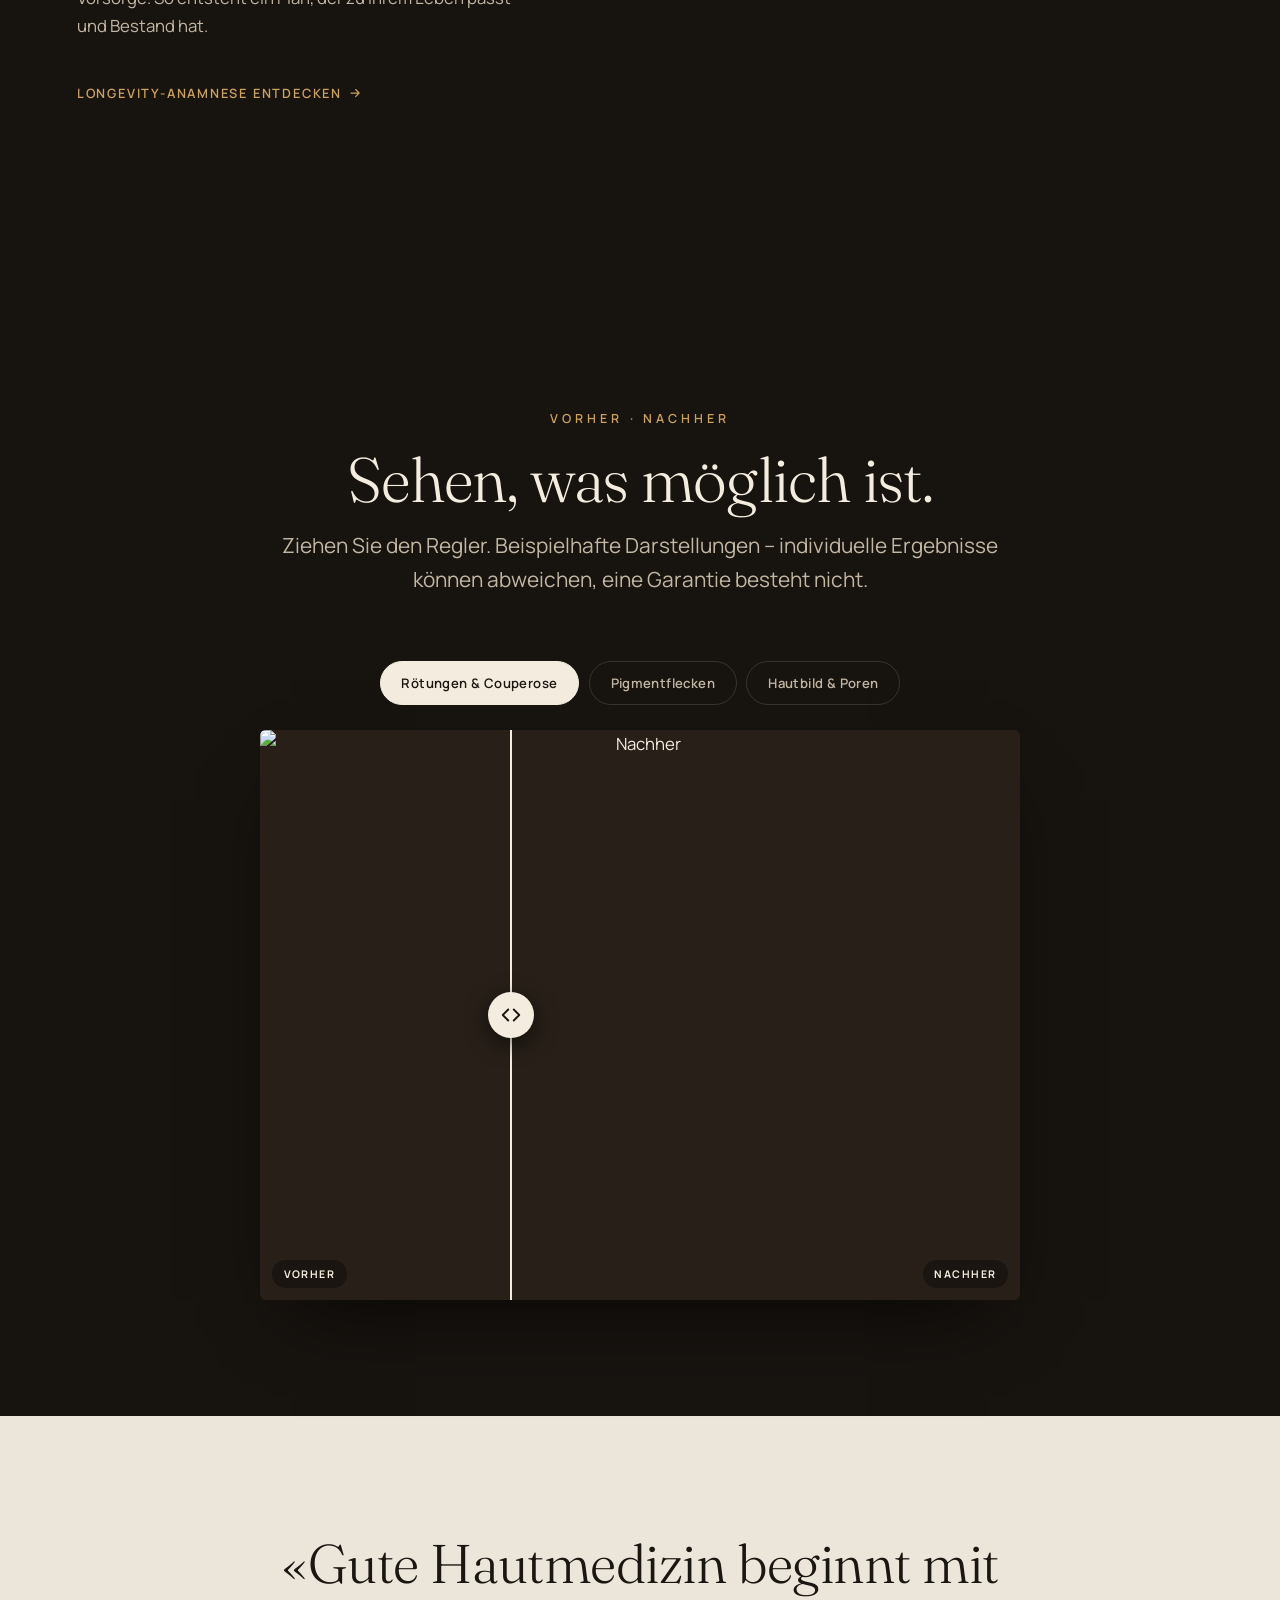
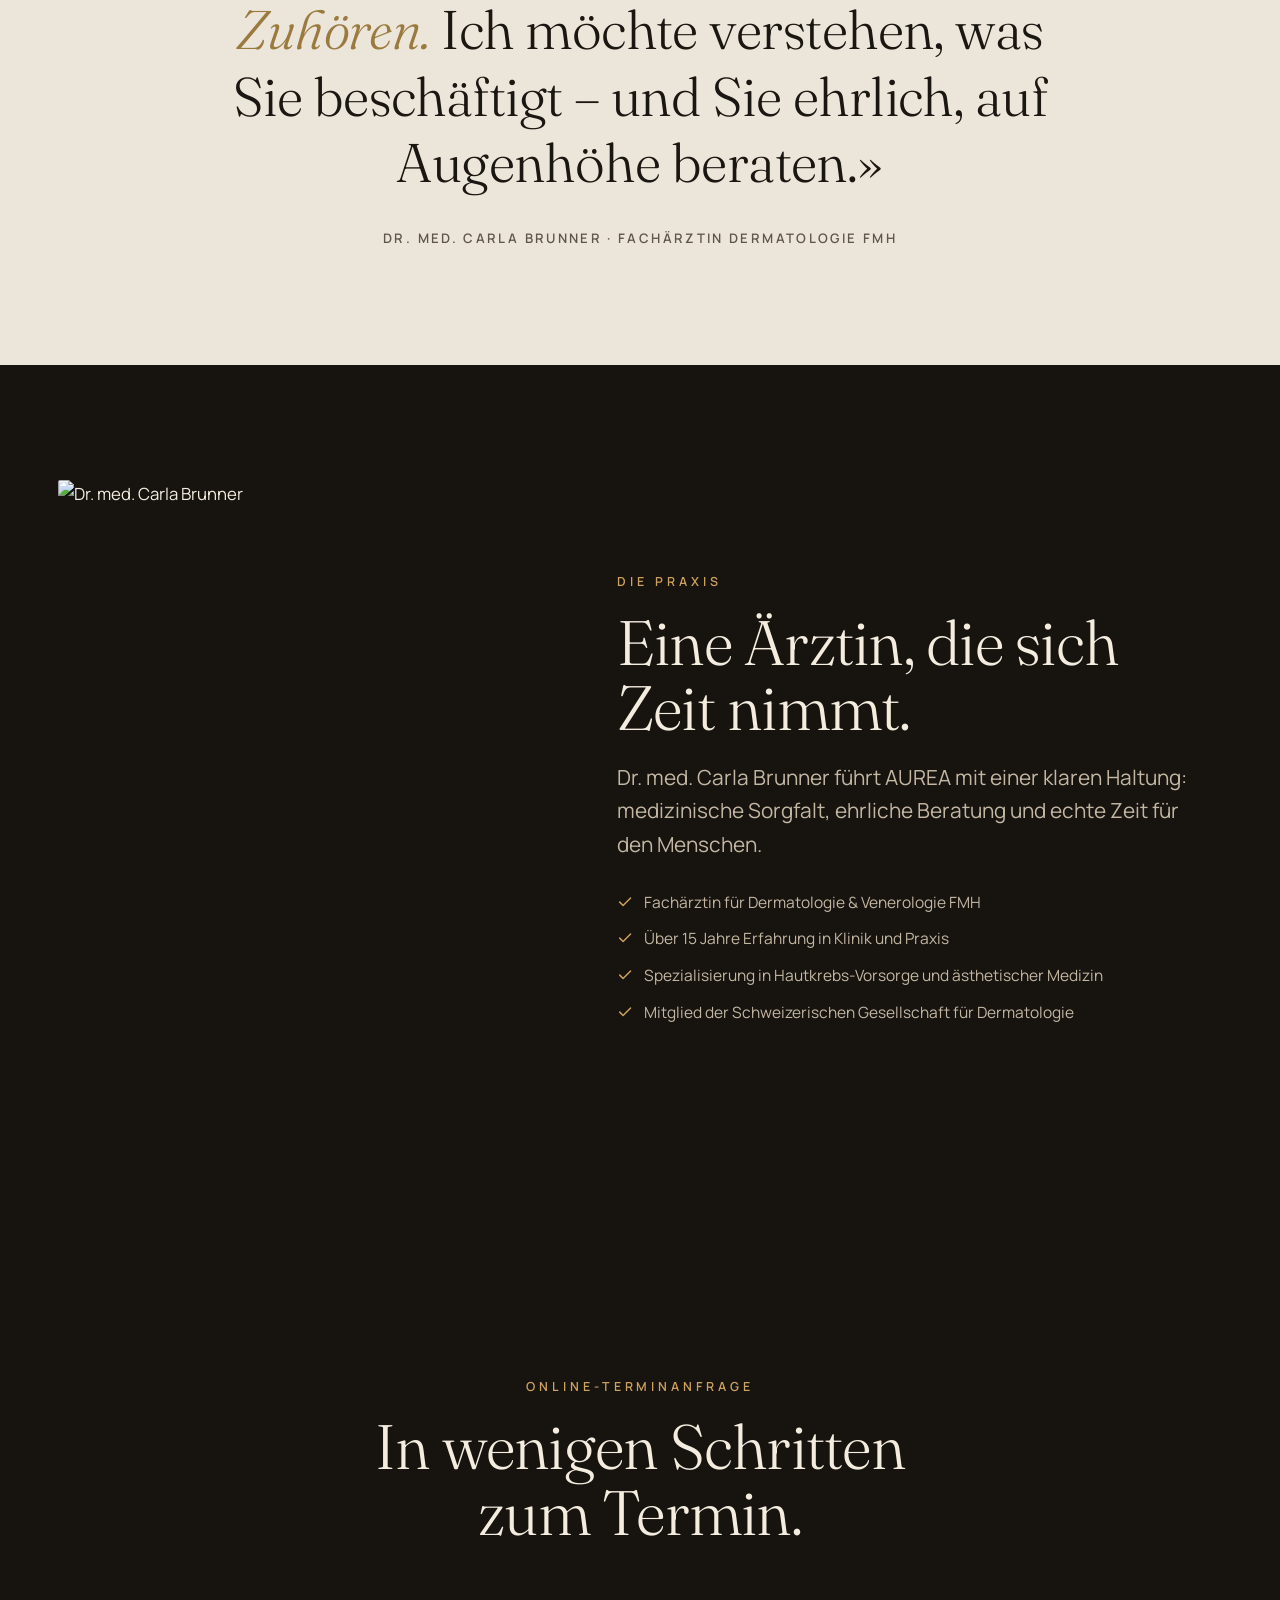
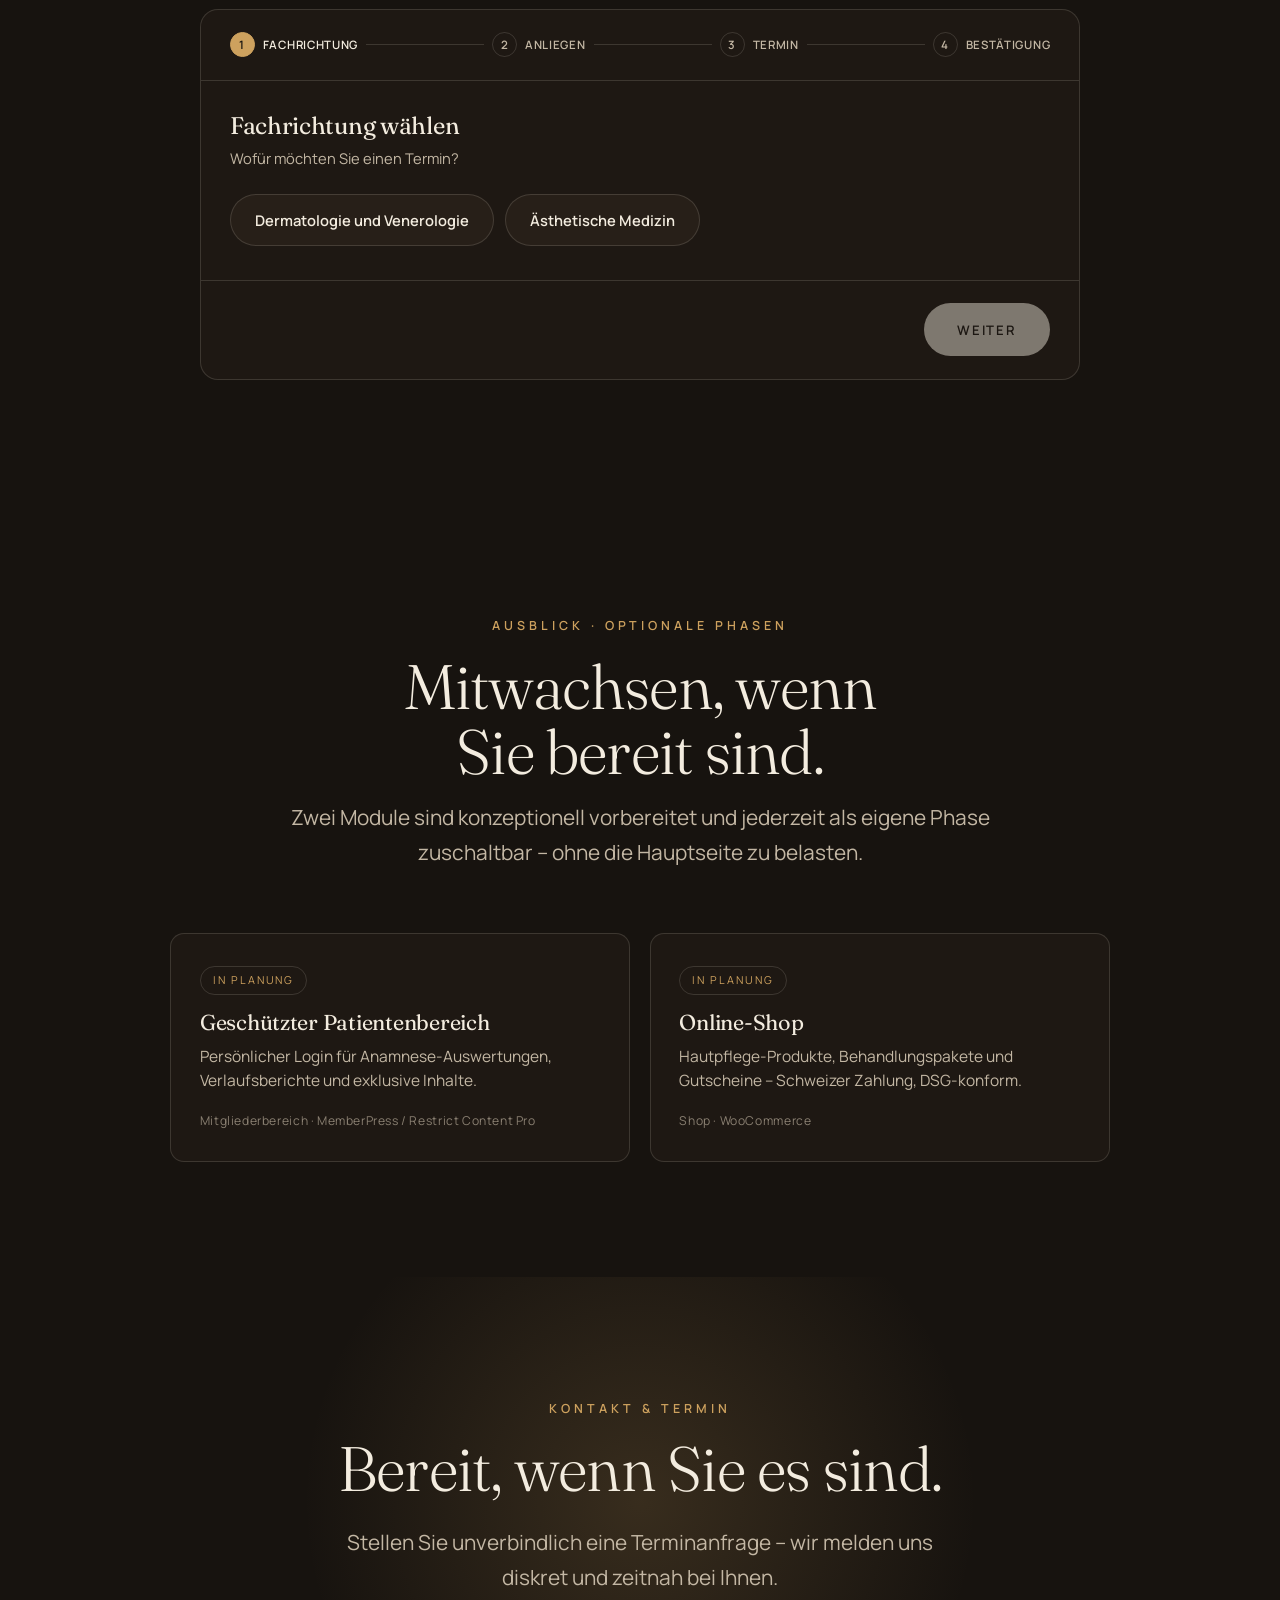
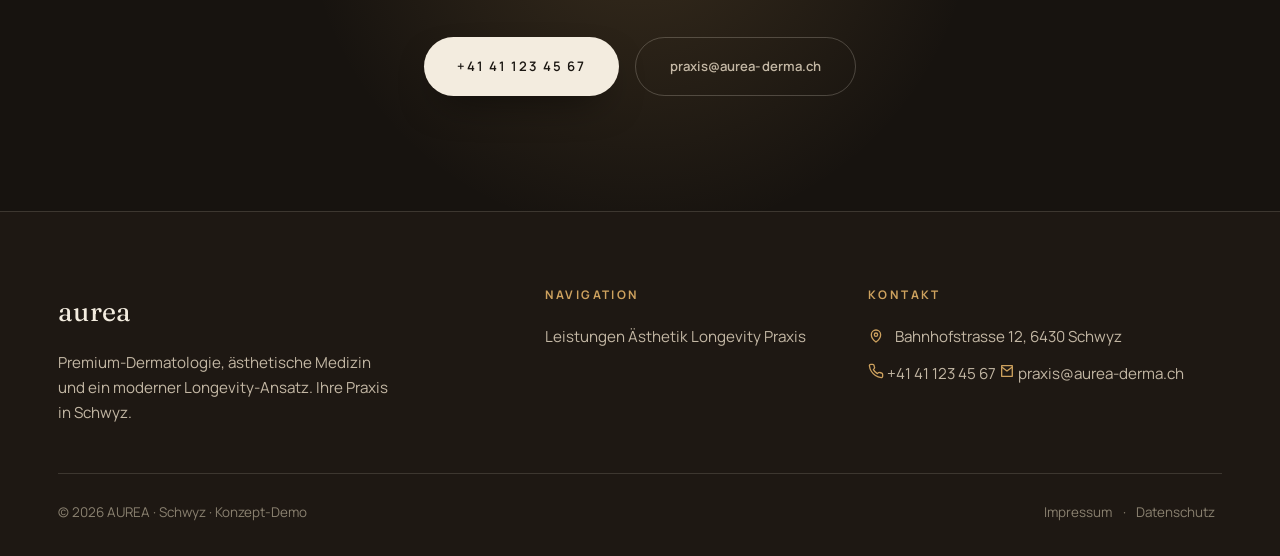
==== commit 9c9a6d5d: "WCAG-2.2-AA-Audit: alle Befunde behoben + wiederholbares Mess-Tooling 4-Perspektiven-Gremium (Tastat" ====
--- a/index.html
+++ b/index.html
@@ -12,6 +12,7 @@
 <link rel="stylesheet" href="assets/style-b.css">
 </head>
 <body>
+<a href="#hauptinhalt" class="b-skip">Zum Inhalt springen</a>
 
 <!-- NAV -->
 <header class="b-nav" id="bnav">
@@ -27,10 +28,11 @@
   </nav>
   <div style="display:flex;align-items:center;gap:1rem">
     <a href="#termin" class="b-btn b-btn-cream b-nav-cta">Termin</a>
-    <button class="b-nav-toggle" id="bnavToggle" aria-label="Menü"><span></span><span></span><span></span></button>
+    <button class="b-nav-toggle" id="bnavToggle" aria-label="Menü" aria-expanded="false" aria-controls="bnavlinks"><span></span><span></span><span></span></button>
   </div>
 </header>
 
+<main id="hauptinhalt">
 <!-- HERO -->
 <section class="b-hero">
   <div class="b-hero-bg"><picture>
@@ -98,9 +100,9 @@
       <p>Ziehen Sie den Regler. Beispielhafte Darstellungen – individuelle Ergebnisse können abweichen, eine Garantie besteht nicht.</p>
     </div>
     <div class="ba-pills b-reveal">
-      <button class="ba-pill is-active" data-case="roetung">Rötungen &amp; Couperose</button>
-      <button class="ba-pill" data-case="pigment">Pigmentflecken</button>
-      <button class="ba-pill" data-case="textur">Hautbild &amp; Poren</button>
+      <button class="ba-pill is-active" data-case="roetung" aria-pressed="true">Rötungen &amp; Couperose</button>
+      <button class="ba-pill" data-case="pigment" aria-pressed="false">Pigmentflecken</button>
+      <button class="ba-pill" data-case="textur" aria-pressed="false">Hautbild &amp; Poren</button>
     </div>
     <div class="ba-stage b-reveal d1" id="baStage">
       <img loading="lazy" decoding="async" class="ba-after" id="baAfter" src="assets/img/ba-roetung-after.webp" alt="Nachher">
@@ -157,8 +159,8 @@
         <h3>Fachrichtung wählen</h3>
         <p class="hint">Wofür möchten Sie einen Termin?</p>
         <div class="bk-pillrow" id="bkFach">
-          <button class="bk-pill" data-fach="Dermatologie und Venerologie">Dermatologie und Venerologie</button>
-          <button class="bk-pill" data-fach="Ästhetische Medizin">Ästhetische Medizin</button>
+          <button class="bk-pill" data-fach="Dermatologie und Venerologie" aria-pressed="false">Dermatologie und Venerologie</button>
+          <button class="bk-pill" data-fach="Ästhetische Medizin" aria-pressed="false">Ästhetische Medizin</button>
         </div>
       </div>
       <div class="bk-step">
@@ -244,6 +246,7 @@
     </div>
   </div>
 </section>
+</main>
 
 <!-- FOOTER -->
 <footer class="b-footer">
@@ -254,14 +257,14 @@
         <p>Premium-Dermatologie, ästhetische Medizin und ein moderner Longevity-Ansatz. Ihre Praxis in Schwyz.</p>
       </div>
       <div class="b-footer-col">
-        <h4>Navigation</h4>
+        <h3>Navigation</h3>
         <a href="#leistungen">Leistungen</a>
         <a href="#aesthetik">Ästhetik</a>
         <a href="#longevity">Longevity</a>
         <a href="#praxis">Praxis</a>
       </div>
       <div class="b-footer-col">
-        <h4>Kontakt</h4>
+        <h3>Kontakt</h3>
         <div class="b-cl"><svg viewBox="0 0 24 24" fill="none" stroke="currentColor" stroke-width="2" stroke-linecap="round" stroke-linejoin="round"><path d="M12 21s-7-5.2-7-11a7 7 0 0 1 14 0c0 5.8-7 11-7 11Z"/><circle cx="12" cy="10" r="2.5"/></svg> Bahnhofstrasse 12, 6430 Schwyz</div>
         <a class="b-cl" href="tel:+41411234567"><svg viewBox="0 0 24 24" fill="none" stroke="currentColor" stroke-width="2" stroke-linecap="round" stroke-linejoin="round"><path d="M22 16.9v3a2 2 0 0 1-2.2 2 19.8 19.8 0 0 1-8.6-3.1 19.5 19.5 0 0 1-6-6 19.8 19.8 0 0 1-3.1-8.7A2 2 0 0 1 4.1 2h3a2 2 0 0 1 2 1.7c.1.9.4 1.8.7 2.7a2 2 0 0 1-.5 2.1L8.1 9.9a16 16 0 0 0 6 6l1.4-1.2a2 2 0 0 1 2.1-.4c.9.3 1.8.6 2.7.7a2 2 0 0 1 1.7 2Z"/></svg> +41 41 123 45 67</a>
         <a class="b-cl" href="mailto:praxis@aurea-derma.ch"><svg viewBox="0 0 24 24" fill="none" stroke="currentColor" stroke-width="2" stroke-linecap="round" stroke-linejoin="round"><path d="M4 4h16v16H4z"/><path d="m4 6 8 6 8-6"/></svg> praxis@aurea-derma.ch</a>
--- a/assets/style-b.css
+++ b/assets/style-b.css
@@ -24,6 +24,7 @@
   --ink-mut:   #5E564A;
   --line:      rgba(243,236,223,0.14);
   --line-ink:  rgba(26,22,17,0.14);
+  --field-line: #7C7264;  /* Formularfeld-Rahmen, ~3.3:1 vs. Feldfüllung (WCAG 1.4.11) */
 
   --serif: 'Fraunces', 'Cormorant Garamond', Georgia, serif;
   --sans:  'Manrope', -apple-system, BlinkMacSystemFont, 'Segoe UI', sans-serif;
@@ -54,6 +55,11 @@
 button { font-family: inherit; cursor: pointer; border: none; background: none; }
 ul { list-style: none; }
 ::selection { background: var(--gold); color: var(--noir); }
+/* Skip-Link (2.4.1): erst bei Tastaturfokus sichtbar */
+.b-skip { position: fixed; top: 0.6rem; left: 0.6rem; z-index: 400; background: var(--bone); color: var(--ink);
+  padding: 0.7rem 1.15rem; border-radius: 8px; font-weight: 700; font-size: 0.9rem; text-decoration: none;
+  transform: translateY(-220%); transition: transform .2s var(--ease); }
+.b-skip:focus { transform: none; outline: 2px solid var(--gold); outline-offset: 2px; }
 :focus-visible { outline: 2px solid var(--gold); outline-offset: 3px; border-radius: 3px; }
 
 h1, h2, h3 { font-family: var(--serif); font-weight: 400; line-height: 1.04; letter-spacing: -0.012em; }
@@ -125,10 +131,14 @@
   linear-gradient(90deg, var(--noir) 8%, rgba(23,19,15,0.72) 42%, rgba(23,19,15,0.30) 70%, rgba(23,19,15,0.55) 100%),
   linear-gradient(0deg, var(--noir) 2%, transparent 30%); }
 .b-hero-inner { position: relative; z-index: 2; width: 100%; max-width: var(--container); margin-inline: auto; padding-inline: var(--gut); }
-.b-hero h1 { font-size: var(--fs-display); max-width: 15ch; margin: 1.4rem 0 1.6rem; color: var(--bone); font-weight: 300; }
+.b-hero h1 { font-size: var(--fs-display); max-width: 15ch; margin: 1.65rem 0 1.85rem; color: var(--bone); font-weight: 300; }
 .b-hero h1 em { font-style: italic; color: var(--gold-soft); }
 .b-hero .b-lead { max-width: 46ch; color: #E8E1D4; }
-.b-hero-actions { display: flex; flex-wrap: wrap; gap: 1rem; margin-top: 2.4rem; }
+.b-hero-actions { display: flex; flex-wrap: wrap; gap: 1rem; margin-top: 2.7rem; }
+/* Primär-CTA dominiert: Lift-Schatten auf der Creme-Taste; Sekundär (Outline) bewusst leiser. */
+.b-hero-actions .b-btn-cream { box-shadow: 0 16px 40px -18px rgba(0,0,0,0.75); }
+.b-hero-actions .b-btn-outline { border-color: rgba(243,236,223,0.22); color: var(--bone-mut); }
+.b-hero-actions .b-btn-outline:hover { border-color: rgba(243,236,223,0.55); color: var(--bone); }
 .b-scroll { position: absolute; bottom: 1.6rem; left: 50%; transform: translateX(-50%); z-index: 2;
   font-size: 0.72rem; letter-spacing: 0.3em; text-transform: uppercase; color: var(--bone-mut);
   display: flex; flex-direction: column; align-items: center; gap: 0.6rem;
@@ -138,7 +148,7 @@
 /* ---------- SECTION HEAD ---------- */
 .b-head { max-width: 760px; margin-bottom: clamp(2.5rem, 5vw, 4.5rem); }
 .b-head.c { margin-inline: auto; text-align: center; }
-.b-head h2 { font-size: var(--fs-h2); margin: 1rem 0; font-weight: 300; hyphens: manual; overflow-wrap: break-word; }
+.b-head h1, .b-head h2 { font-size: var(--fs-h2); margin: 1rem 0; font-weight: 300; hyphens: manual; overflow-wrap: break-word; font-family: var(--serif); color: var(--bone); }
 /* Typografie-Goldstandard: Headlines ausgewogen umbrechen statt Mitten-im-Wort zu trennen. */
 .b-head h2, .b-hero h1, .b-subhero h1 { text-wrap: balance; }
 p, .b-lead { text-wrap: pretty; }
@@ -200,7 +210,7 @@
 .b-footer-grid { display: grid; grid-template-columns: 1.6fr 1fr 1.3fr; gap: clamp(2rem,4vw,4rem); padding-bottom: 3rem; border-bottom: 1px solid var(--line); }
 .b-footer .b-brand { font-size: 1.7rem; }
 .b-footer p { color: var(--bone-mut); font-size: 0.95rem; margin-top: 1rem; max-width: 38ch; }
-.b-footer h4 { font-size: 0.74rem; letter-spacing: 0.2em; text-transform: uppercase; color: var(--gold); margin-bottom: 1.1rem; font-weight: 700; }
+.b-footer h3, .b-footer h4 { font-size: 0.74rem; letter-spacing: 0.2em; text-transform: uppercase; color: var(--gold); margin-bottom: 1.1rem; font-weight: 700; font-family: var(--sans); }
 .b-footer-col a, .b-footer-col li { display: block; font-size: 0.95rem; color: var(--bone-mut); padding: 0.32rem 0; transition: color .3s; }
 .b-footer-col a:hover { color: var(--bone); }
 .b-cl { display: flex; gap: 0.7rem; align-items: flex-start; font-size: 0.95rem; color: var(--bone-mut); padding: 0.32rem 0; }
@@ -278,7 +288,7 @@
 .ba-range::-webkit-slider-thumb { -webkit-appearance: none; width: 48px; height: 600px; background: transparent; cursor: ew-resize; }
 .ba-range::-moz-range-track { background: transparent; }
 .ba-range::-moz-range-thumb { width: 48px; height: 600px; border: 0; background: transparent; cursor: ew-resize; }
-.ba-range:focus-visible { outline: 2px solid var(--gold); outline-offset: 3px; }
+.ba-range:focus-visible { outline: 2px solid var(--gold); outline-offset: 3px; box-shadow: 0 0 0 6px rgba(8,6,4,0.6); border-radius: 100px; }
 
 /* ---------- BOOKING TOOL ---------- */
 .bk { max-width: 880px; margin: 0 auto; background: var(--noir-2); border: 1px solid var(--line); border-radius: 18px; overflow: hidden; }
@@ -311,6 +321,12 @@
 .bk-day.past { opacity: 0.45; }
 .bk-day.booked { opacity: 0.5; }
 .bk-day.booked .dom { color: var(--bone-mut); }
+/* Heutiger Tag hervorgehoben (Situational Awareness) — auch wenn ausgebucht nicht gedimmt */
+.bk-day.today { opacity: 1; border-color: var(--gold); box-shadow: inset 0 0 0 1px var(--gold); }
+.bk-day.today .dom { color: var(--gold-soft); }
+.bk-today-tag { display: inline-block; font-size: 0.58rem; font-weight: 700; letter-spacing: 0.08em;
+  text-transform: uppercase; color: var(--ink); background: var(--gold); border-radius: 100px; padding: 0.1rem 0.5rem; }
+.bk-day .bk-today-tag { margin-bottom: 0.55rem; }
 .bk-day .dow { font-size: 0.68rem; font-weight: 700; letter-spacing: 0.1em; text-transform: uppercase; color: var(--bone-mut); }
 .bk-day .dom { font-family: var(--serif); font-size: 1.3rem; color: var(--bone); margin: 0.15rem 0 0.7rem; }
 .bk-slot { display: block; width: 100%; padding: 0.5rem 0.2rem; margin-bottom: 0.4rem; border-radius: 7px; border: 1px solid var(--line);
@@ -373,8 +389,17 @@
   .b-nav.open .b-nav-toggle span:nth-child(2) { opacity: 0; }
   .b-nav.open .b-nav-toggle span:nth-child(3) { transform: translateY(-7px) rotate(-45deg); }
   .b-hero { align-items: flex-end; padding-bottom: clamp(3rem,10vw,5rem); padding-top: calc(5rem + env(safe-area-inset-top,0px)); }
-  .b-hero-bg img { object-position: 60% center; }
-  .b-hero-bg::after { background: linear-gradient(0deg, var(--noir) 6%, rgba(23,19,15,0.55) 46%, rgba(23,19,15,0.5) 100%); }
+  .b-hero-bg img { object-position: 50% center; }
+  /* Scrim (gemessen): dunkle Textzone bis ins Eyebrow-Band (~57–61% v.u.) für WCAG-AA, dann
+     SCHARFER Feather (61→73%) → Augen/Stirn (~69% v.u.) bleiben klar. */
+  .b-hero-bg::after { background: linear-gradient(to top,
+    var(--noir) 0%, rgba(23,19,15,0.80) 40%, rgba(23,19,15,0.78) 63%, rgba(23,19,15,0.22) 69%, rgba(23,19,15,0) 75%); }
+  /* Eyebrow auf helleres Champagner-Gold (höhere Luminanz → AA mit moderatem Scrim; = H1-Akzentfarbe). */
+  .b-hero .b-eyebrow { color: var(--gold-soft); text-shadow: 0 0 3px rgba(8,6,4,0.5), 0 1px 18px rgba(8,6,4,0.82); }
+  .b-hero h1 { text-shadow: 0 2px 22px rgba(8,6,4,0.45); }
+  /* Schmaler Nav-Scrim nur ganz oben (erreicht die Haarkrone nie), für Wortmarke/Burger-Kontrast. */
+  .b-hero-bg::before { content: ""; position: absolute; inset: 0 0 auto 0; height: 12vh; z-index: 1; pointer-events: none;
+    background: linear-gradient(to bottom, rgba(23,19,15,0.5), transparent); }
   /* Scroll-Hinweis auf Touch ausblenden (überlagerte sonst die Buttons im bottom-aligned Hero) */
   .b-scroll { display: none; }
   .b-serv { grid-template-columns: 1fr; }
@@ -394,12 +419,21 @@
   .b-hero-actions { flex-direction: column; align-items: stretch; gap: 0.85rem; }
   .b-hero-actions .b-btn { flex: none; width: 100%; }
 }
+/* Sehr schmale Phones: H1 minimal kleiner, damit „Schöne Haut ist" einzeilig bleibt (2-zeilige H1).
+   So rutscht das Eyebrow auf die Kiefer-/Halspartie (dunkler) statt über die helle Wange. */
+@media (max-width: 389px) {
+  /* Sehr schmal + höhenbegrenzt: H1 kleiner UND Abstände kompakt (Öffnen nur ≥390), damit das
+     Eyebrow tief/dunkel bleibt (gemessen AA) und der Hero nicht überläuft. */
+  .b-hero h1 { font-size: 2.7rem; margin: 1.3rem 0 1.45rem; }
+  .b-hero-actions { margin-top: 2.2rem; }
+}
 @media (max-width: 760px) {
   .bk-week { grid-template-columns: repeat(3, 1fr); }
   .bk-steps .lbl { display: none; }
   .bk-steps { justify-content: center; }
-  /* Portrait-Hero (4:5): Gesicht oben halten, dunkle Textzone unten zeigen */
-  .b-hero-bg img { object-position: 50% 8%; transform-origin: 50% 30%; }
+  /* Vertikales Porträt (9:16): voller Kopf mit Kopffreiheit; vertikales Framing lebt im ASSET
+     (cover fittet bei 100svh immer nach Höhe → object-position-Y inert, daher horizontal zentriert). */
+  .b-hero-bg img { object-position: 50% center; transform-origin: 52% 34%; opacity: 1; }
 }
 @media (max-width: 480px) {
   .bk-week { grid-template-columns: repeat(2, 1fr); }
@@ -458,6 +492,10 @@
   .bk-dayrow:hover:not([aria-disabled="true"]) { border-color: var(--gold); }
   .bk-dayrow.sel { border-color: var(--gold); background: rgba(205,161,94,0.10); }
   .bk-dayrow[aria-disabled="true"] { opacity: 0.42; }
+  /* Heutiger Tag: hervorgehoben und nie gedimmt (auch wenn ausgebucht) */
+  .bk-dayrow.today { opacity: 1; border-color: var(--gold); }
+  .bk-dayrow.today .dow { color: var(--gold-soft); }
+  .bk-dayrow .bk-today-tag { margin-left: 0.55rem; vertical-align: 0.06em; }
   .bk-dayrow-date { flex: 1; display: flex; align-items: baseline; gap: 0.6rem; min-width: 0; }
   .bk-dayrow .dow { font-size: 0.7rem; font-weight: 700; letter-spacing: 0.1em; text-transform: uppercase; color: var(--bone-mut); flex: none; }
   .bk-dayrow .dom { font-family: var(--serif); font-size: 1.1rem; color: var(--bone); }
@@ -559,10 +597,13 @@
 .b-field > label, .b-field > legend { display: block; float: none; width: auto; font-size: 0.85rem; font-weight: 600; color: var(--bone); margin-bottom: 0.5rem; padding: 0; }
 .b-field input, .b-field select, .b-field textarea {
   width: 100%; font-family: var(--sans); font-size: 0.97rem; color: var(--bone); background: var(--noir-3);
-  border: 1px solid var(--line); border-radius: 10px; padding: 0.85rem 1rem; min-height: 48px; transition: border-color .3s; }
+  border: 1px solid var(--field-line); border-radius: 10px; padding: 0.85rem 1rem; min-height: 48px; transition: border-color .3s; }
 .b-field textarea { min-height: 104px; resize: vertical; line-height: 1.5; }
 .b-field input::placeholder, .b-field textarea::placeholder { color: var(--bone-mut); opacity: 0.65; }
-.b-field input:focus, .b-field select:focus, .b-field textarea:focus { outline: none; border-color: var(--gold); }
+.b-field input:focus, .b-field select:focus, .b-field textarea:focus { border-color: var(--gold); }
+/* Tastaturfokus: deutlicher 2px-Goldring (konsistent mit dem übrigen UI), nicht nur Rahmenwechsel */
+.b-field input:focus-visible, .b-field select:focus-visible, .b-field textarea:focus-visible {
+  outline: 2px solid var(--gold); outline-offset: 2px; }
 .b-field select { appearance: none; -webkit-appearance: none; cursor: pointer; padding-right: 2.6rem;
   background-image: url("data:image/svg+xml,%3Csvg xmlns='http://www.w3.org/2000/svg' width='14' height='14' viewBox='0 0 24 24' fill='none' stroke='%23CDA15E' stroke-width='2' stroke-linecap='round' stroke-linejoin='round'%3E%3Cpath d='m6 9 6 6 6-6'/%3E%3C/svg%3E");
   background-repeat: no-repeat; background-position: right 1rem center; }
